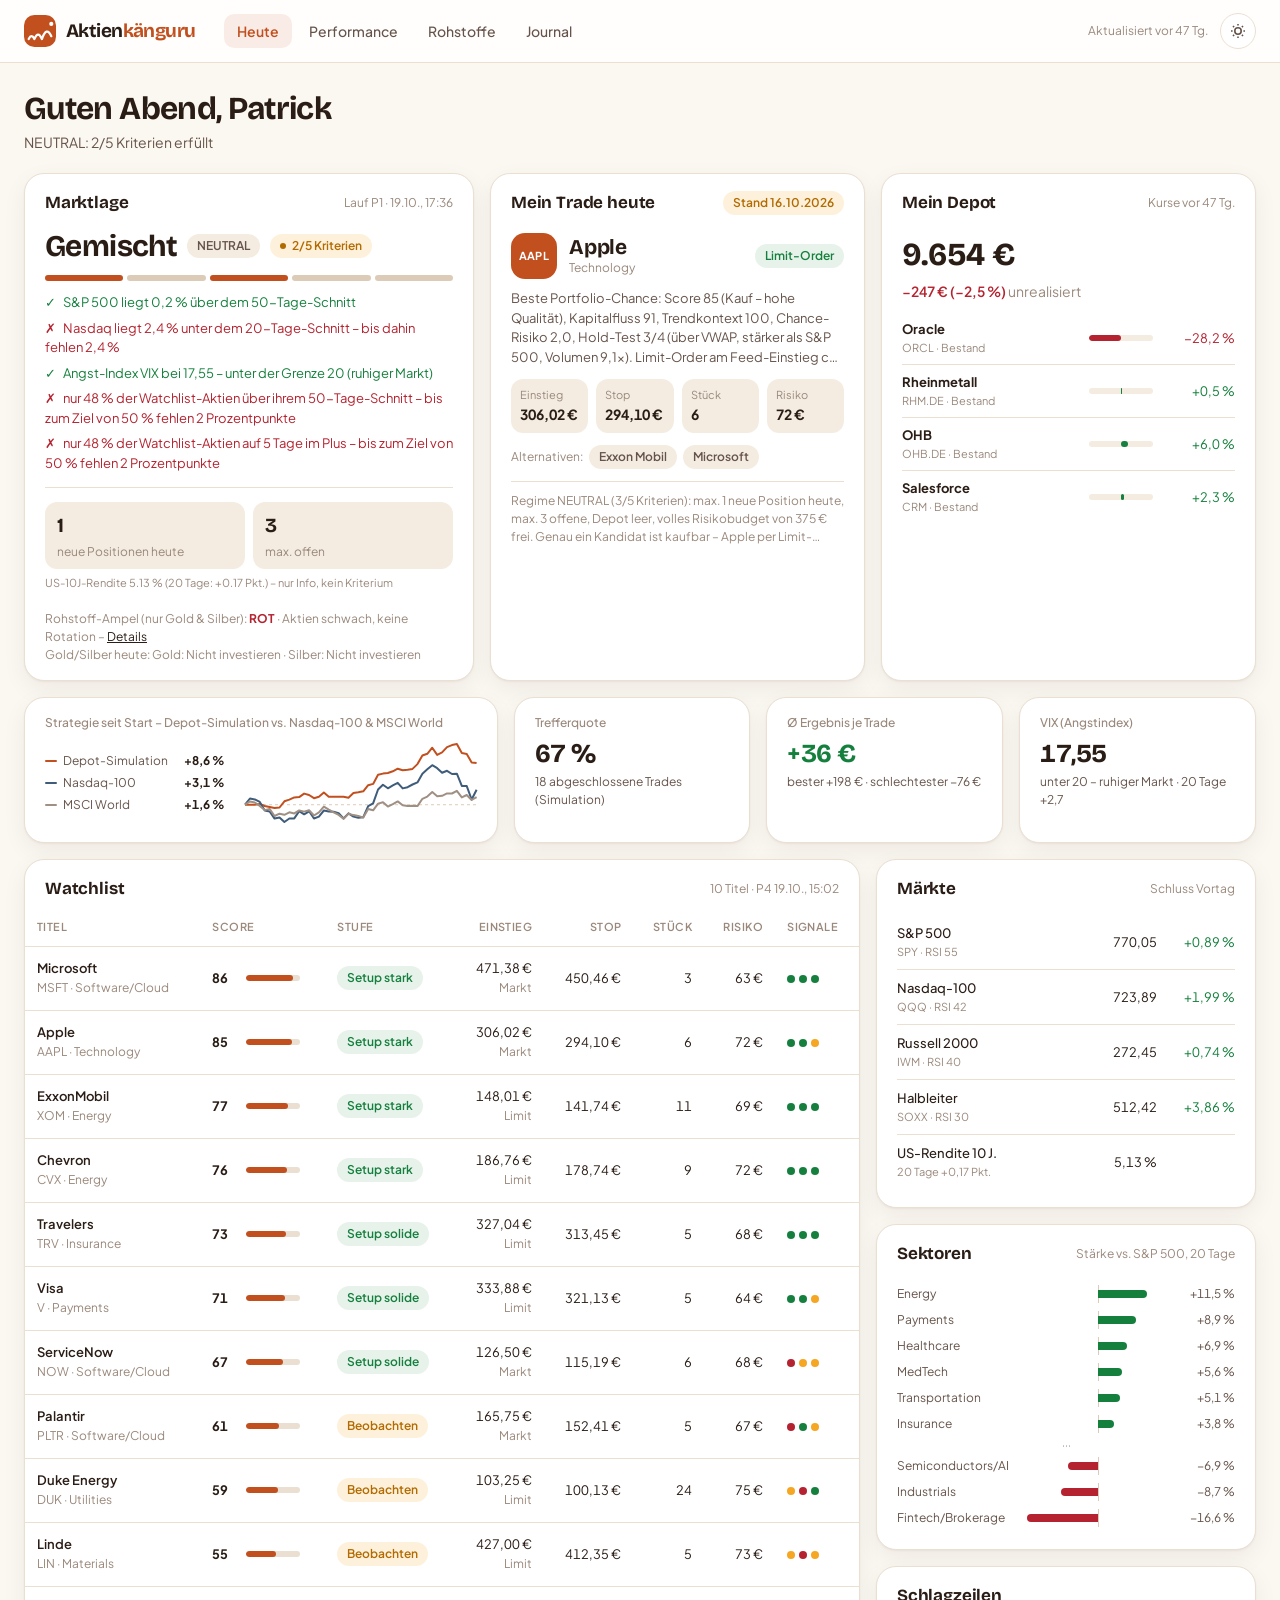
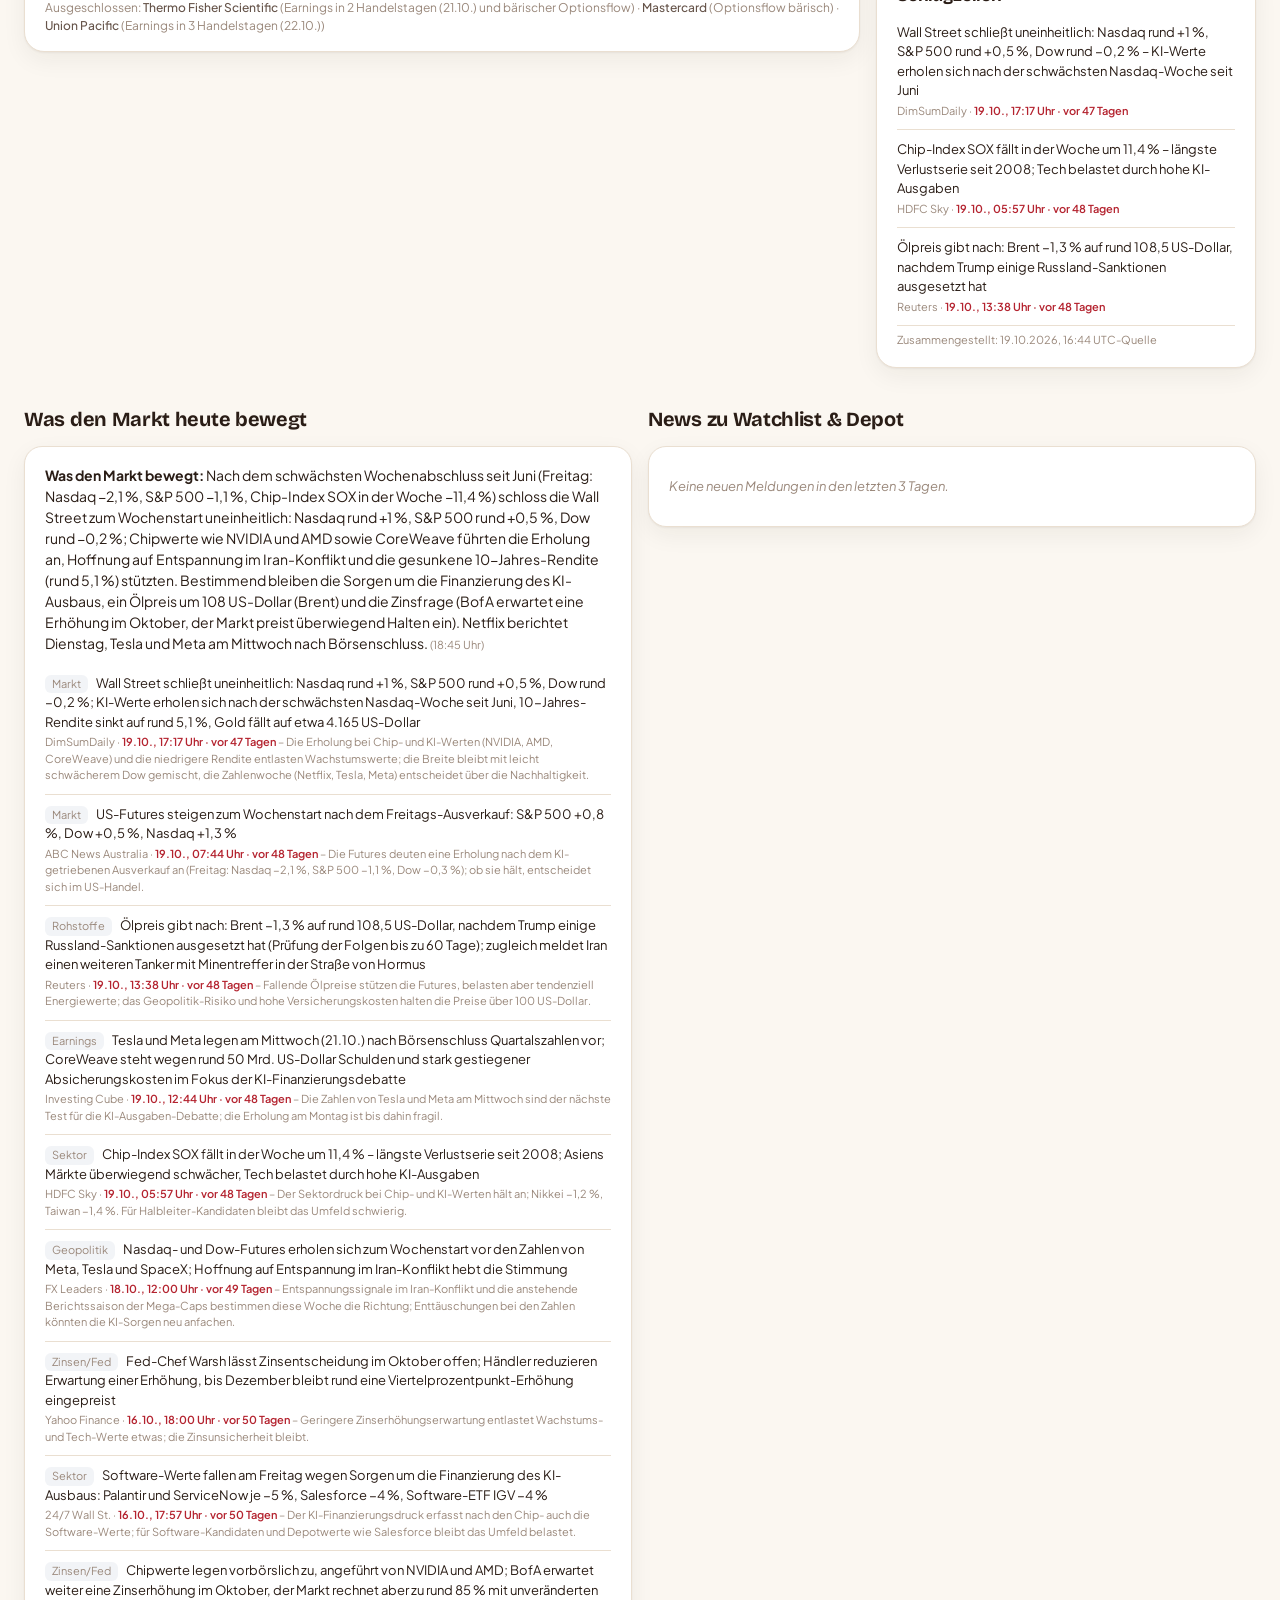
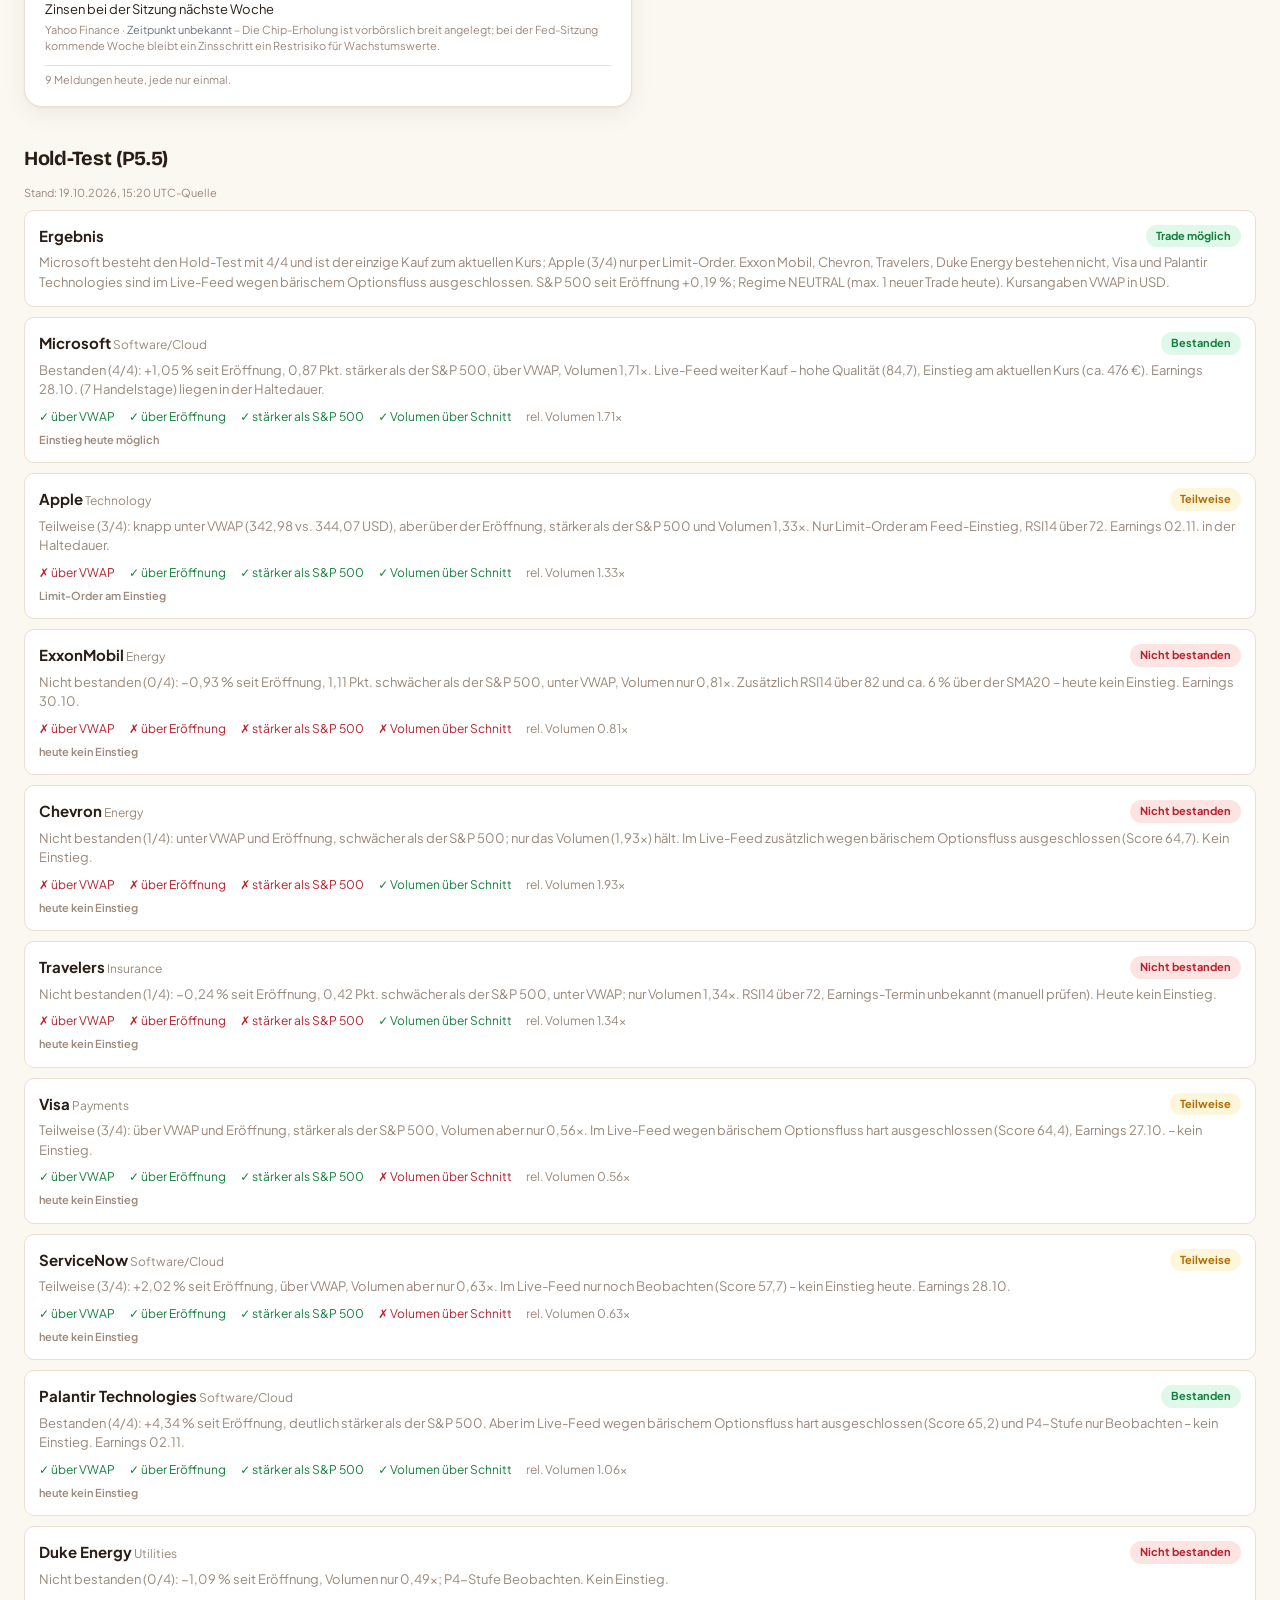
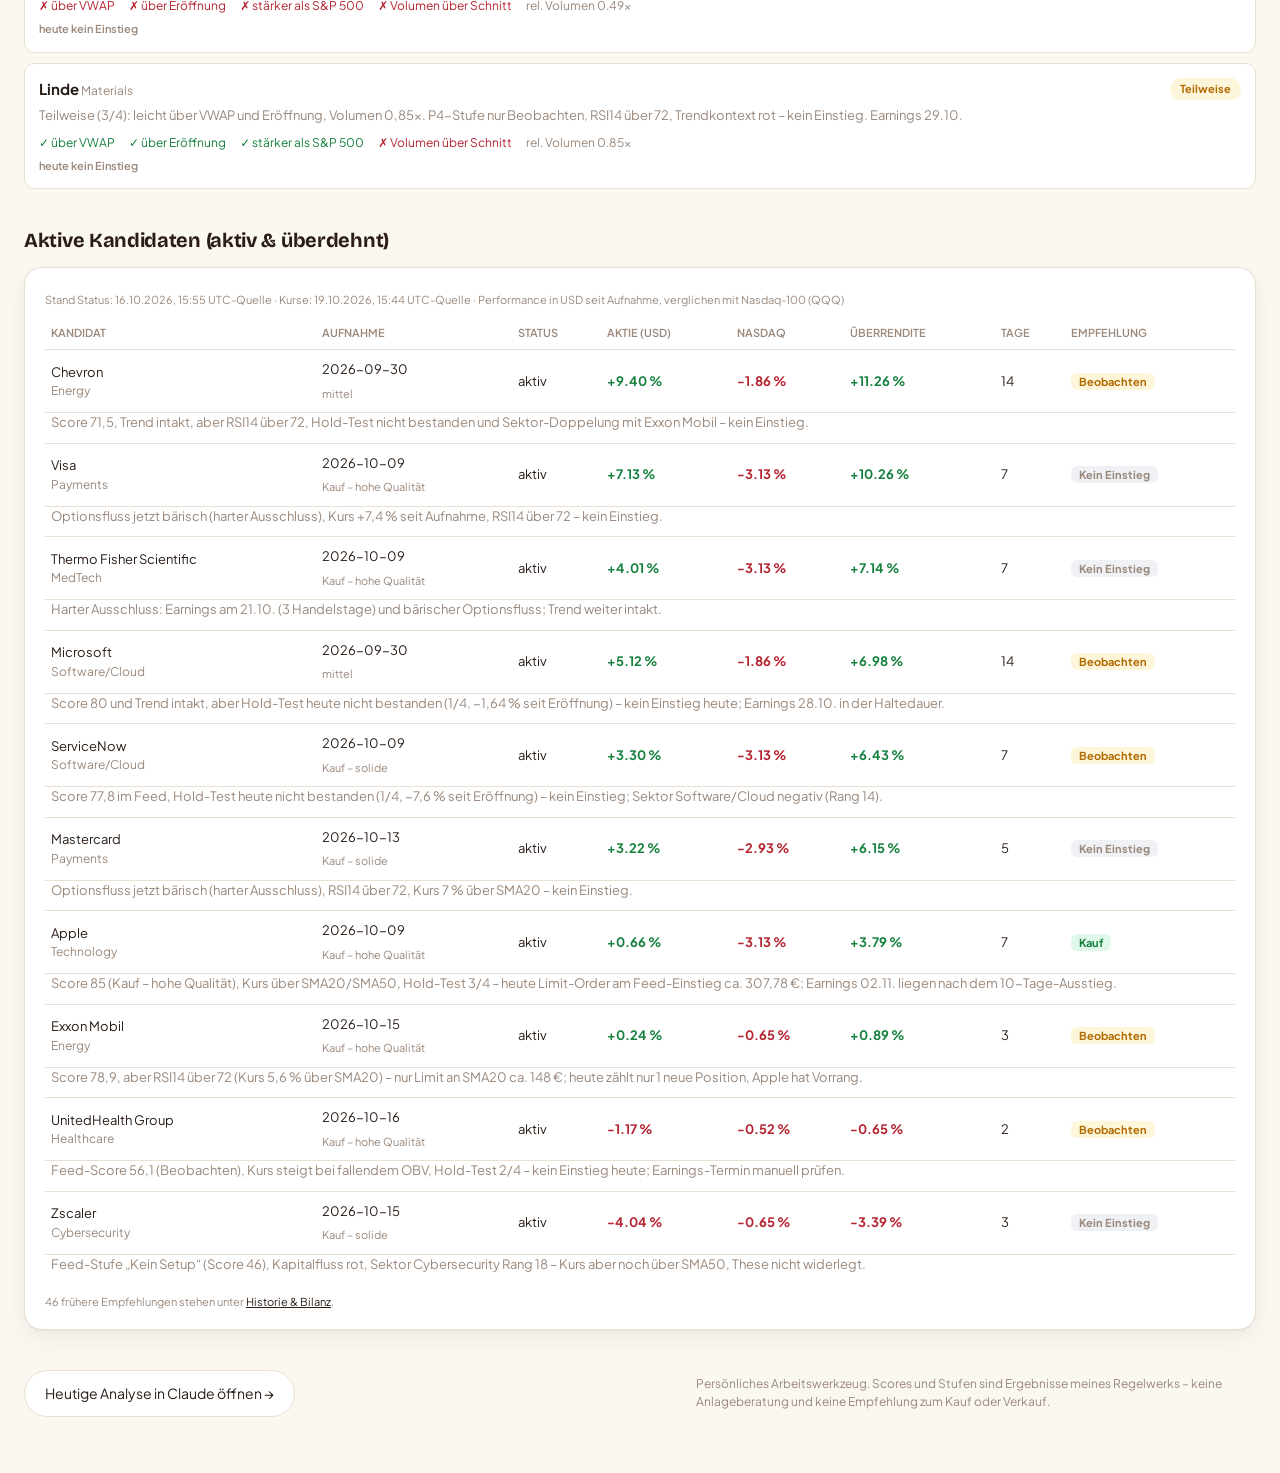
==== index.html @ cfe2eea2 "Cockpit im Aktienkänguru-Design + Vorbereitung Umzug (Domain, Login, privates Repo) - index.html: ne" ====
<!DOCTYPE html>
<html lang="de">
<head>
<meta charset="UTF-8">
<meta name="viewport" content="width=device-width, initial-scale=1.0">
<title>Aktienkänguru Cockpit</title>
<link rel="preconnect" href="https://fonts.googleapis.com">
<link href="https://fonts.googleapis.com/css2?family=Bricolage+Grotesque:opsz,wght@12..96,500;12..96,700;12..96,800&family=Plus+Jakarta+Sans:wght@400;500;600;700&display=swap" rel="stylesheet">
<style>
  /* Markenfarben Aktienkänguru – hell, dunkel (System) und dunkel (Umschalter) */
  :root {
    color-scheme: light;
    --sand: #fbf7f1; --foam: #ffffff; --shell: #f4ece1;
    --ink: #2a1d16; --ink-2: #66544a; --muted: #9a887b;
    --line: #eadfd1; --line-strong: #dccbb7;
    --brand: #c2501f; --brand-soft: rgba(194,80,31,.10);
    --good: #15803d; --good-soft: rgba(21,128,61,.10);
    --warn: #b26b00; --warn-soft: rgba(245,166,35,.16);
    --bad: #b4232f; --bad-soft: rgba(180,35,47,.09);
    --s1: #c2501f; --s2: #3f5c7a; --s3: #a08f83;
    --shadow: 0 1px 2px rgba(42,29,22,.05), 0 8px 24px rgba(42,29,22,.06);
    --head: "Bricolage Grotesque", "Plus Jakarta Sans", system-ui, sans-serif;
    --body: "Plus Jakarta Sans", system-ui, -apple-system, "Segoe UI", sans-serif;
    /* Namen der bisherigen Cockpit-Styles, auf die Marke abgebildet */
    --bg: var(--sand); --card: var(--foam); --border: var(--line); --text: var(--ink);
    --green: var(--good); --yellow: var(--warn); --red: var(--bad);
  }
  @media (prefers-color-scheme: dark) {
    :root:not([data-theme="light"]) {
      color-scheme: dark;
      --sand: #15100d; --foam: #1e1713; --shell: #271e19;
      --ink: #f6ece2; --ink-2: #cdb9a8; --muted: #8e7a6c;
      --line: #33271f; --line-strong: #44352b;
      --brand: #f08a4b; --brand-soft: rgba(240,138,75,.14);
      --good: #3ccf73; --good-soft: rgba(60,207,115,.14);
      --warn: #f5b13d; --warn-soft: rgba(245,177,61,.14);
      --bad: #ff6b6b; --bad-soft: rgba(255,107,107,.14);
      --s1: #f08a4b; --s2: #7f9cbd; --s3: #8e7a6c;
      --shadow: none;
    }
  }
  :root[data-theme="dark"] {
    color-scheme: dark;
    --sand: #15100d; --foam: #1e1713; --shell: #271e19;
    --ink: #f6ece2; --ink-2: #cdb9a8; --muted: #8e7a6c;
    --line: #33271f; --line-strong: #44352b;
    --brand: #f08a4b; --brand-soft: rgba(240,138,75,.14);
    --good: #3ccf73; --good-soft: rgba(60,207,115,.14);
    --warn: #f5b13d; --warn-soft: rgba(245,177,61,.14);
    --bad: #ff6b6b; --bad-soft: rgba(255,107,107,.14);
    --s1: #f08a4b; --s2: #7f9cbd; --s3: #8e7a6c;
    --shadow: none;
  }
  * { box-sizing: border-box; }
  body { margin: 0; background: var(--sand); color: var(--ink); font: 14px/1.5 var(--body); -webkit-font-smoothing: antialiased; }
  .num { font-variant-numeric: tabular-nums; }
  .wrap { max-width: 1320px; margin: 0 auto; padding: 28px 24px 56px; }
  h2 { font-family: var(--head); font-size: 20px; font-weight: 700; letter-spacing: -.015em; color: var(--ink); margin: 36px 0 12px 0; }
  .card { background: var(--card); border: 1px solid var(--border); border-radius: 18px; padding: 18px 20px; box-shadow: var(--shadow); }
  .ampel-box { display: flex; align-items: center; gap: 16px; padding: 20px; border-radius: 12px; border: 1px solid var(--border); }
  .dot { width: 22px; height: 22px; border-radius: 50%; flex-shrink: 0; }
  .dot.green { background: var(--green); box-shadow: 0 0 16px var(--green); }
  .dot.yellow { background: var(--yellow); box-shadow: 0 0 16px var(--yellow); }
  .dot.red { background: var(--red); box-shadow: 0 0 16px var(--red); }
  .ampel-status { font-size: 19px; font-weight: 700; }
  .ampel-reason { color: var(--muted); font-size: 13px; margin-top: 4px; }
  .grid { display: grid; grid-template-columns: repeat(auto-fill, minmax(150px, 1fr)); gap: 12px; }
  .idx-card { background: var(--card); border: 1px solid var(--border); border-radius: 10px; padding: 12px; }
  .idx-name { font-size: 12px; color: var(--muted); }
  .idx-price { font-size: 18px; font-weight: 700; margin: 4px 0; }
  .idx-rsi { font-size: 12px; }
  .sector-row { display: flex; align-items: center; gap: 10px; padding: 8px 0; border-bottom: 1px solid var(--border); font-size: 13px; }
  .sector-row:last-child { border-bottom: none; }
  .sector-name { flex: 1; }
  .trend-badge { padding: 2px 8px; border-radius: 6px; font-size: 11px; font-weight: 700; }
  .trend-positiv { background: rgba(46,204,113,.15); color: var(--green); }
  .trend-neutral { background: rgba(241,196,15,.15); color: var(--yellow); }
  .trend-negativ { background: rgba(231,76,60,.15); color: var(--red); }
  .sector-table { width: 100%; border-collapse: collapse; }
  .sector-table th { text-align: left; color: var(--muted); font-size: 11px; text-transform: uppercase; letter-spacing: .05em; padding: 6px 8px; border-bottom: 1px solid var(--border); }
  .sector-table td { padding: 10px 8px; border-bottom: 1px solid var(--border); vertical-align: top; font-size: 13px; }
  .sector-table tr:last-child td { border-bottom: none; }
  .kandidat-item { display: inline-flex; align-items: center; gap: 6px; margin: 2px 10px 2px 0; }
  .emp-badge { padding: 2px 8px; border-radius: 6px; font-size: 11px; font-weight: 700; }
  .emp-kauf { background: rgba(46,204,113,.15); color: var(--green); }
  .emp-halten { background: rgba(241,196,15,.15); color: var(--yellow); }
  .emp-verkauf { background: rgba(231,76,60,.15); color: var(--red); }
  .cand-card { background: var(--card); border: 1px solid var(--border); border-radius: 10px; padding: 14px; margin-bottom: 10px; }
  .cand-top { display: flex; justify-content: space-between; align-items: center; }
  .cand-ticker { font-weight: 700; font-size: 15px; }
  .cand-sector { color: var(--muted); font-size: 12px; }
  .score-badge { padding: 3px 10px; border-radius: 20px; font-size: 11px; font-weight: 700; }
  .score-hoch { background: rgba(46,204,113,.15); color: var(--green); }
  .score-mittel { background: rgba(241,196,15,.15); color: var(--yellow); }
  .score-niedrig { background: rgba(231,76,60,.15); color: var(--red); }
  .score-neutral { background: rgba(148,163,184,.15); color: var(--muted); }
  .cand-begr { color: var(--muted); font-size: 13px; margin-top: 6px; }
  .mini-ampel { display: flex; flex-wrap: wrap; gap: 12px; margin-top: 10px; padding-top: 8px; border-top: 1px solid var(--border); }
  .mini-ampel-item { display: flex; align-items: center; gap: 5px; font-size: 11px; color: var(--muted); }
  .mini-dot { width: 9px; height: 9px; border-radius: 50%; flex-shrink: 0; }
  .mini-dot.gruen { background: var(--green); }
  .mini-dot.gelb { background: var(--yellow); }
  .mini-dot.rot { background: var(--red); }
  .mini-dot.unbekannt { background: #4b5160; }
  .top3-box { background: linear-gradient(135deg, rgba(46,204,113,.08), rgba(23,26,33,0)); border: 1px solid var(--border); border-radius: 12px; padding: 18px; }
  .top3-item { display: flex; gap: 10px; margin-bottom: 8px; align-items: baseline; }
  .top3-rank { font-weight: 700; color: var(--muted); width: 18px; }
  .top3-ticker { font-weight: 700; }
  .top3-begr { color: var(--muted); font-size: 13px; }
  .gesamt { margin-top: 12px; padding-top: 12px; border-top: 1px solid var(--border); font-size: 13px; color: var(--text); }
  table { width: 100%; border-collapse: collapse; font-size: 13px; }
  th { text-align: left; color: var(--muted); font-weight: 600; padding: 8px 6px; border-bottom: 1px solid var(--border); font-size: 11px; text-transform: uppercase; }
  td { padding: 10px 6px; border-bottom: 1px solid var(--border); }
  tr:last-child td { border-bottom: none; }
  .headline { padding: 10px 0; border-bottom: 1px solid var(--border); font-size: 13px; }
  .headline:last-child { border-bottom: none; }
  .headline a { color: var(--text); text-decoration: none; }
  .headline a:hover { text-decoration: underline; }
  .headline .src { color: var(--muted); font-size: 11px; margin-top: 2px; }
  .pub { font-weight: 600; }
  .pub-frisch { color: var(--green); } .pub-mittel { color: var(--yellow); } .pub-alt { color: var(--red); } .pub-na { color: #6b7280; font-weight: 400; }
  .placeholder { color: var(--muted); font-size: 13px; font-style: italic; padding: 12px 0; }
  .footer-link { display: inline-block; margin-top: 32px; padding: 12px 20px; background: var(--card); border: 1px solid var(--border); border-radius: 8px; color: var(--text); text-decoration: none; font-size: 14px; }
  .footer-link:hover { border-color: var(--green); }
  .timestamp { color: var(--muted); font-size: 11px; margin-top: 6px; }

  .emp-neutral { background: rgba(148,163,184,.15); color: var(--muted); }
  .krit { display: flex; flex-wrap: wrap; gap: 6px 14px; margin-top: 8px; font-size: 12px; color: var(--muted); }
  .krit .ok { color: var(--green); } .krit .no { color: var(--red); } .krit .na { color: #6b7280; }
  .levels { display: flex; flex-wrap: wrap; gap: 4px 14px; margin-top: 8px; font-size: 12px; }
  .levels span b { color: var(--text); font-weight: 600; }
  .levels span { color: var(--muted); }
  .flag { display: inline-block; margin: 6px 6px 0 0; padding: 1px 7px; border-radius: 6px; font-size: 11px; background: rgba(241,196,15,.12); color: var(--yellow); }
  .bilanz-grid { display: grid; grid-template-columns: repeat(auto-fill, minmax(180px, 1fr)); gap: 10px; }
  .bilanz-card { background: var(--bg); border: 1px solid var(--border); border-radius: 8px; padding: 10px; font-size: 12px; color: var(--muted); }
  .bilanz-card .big { font-size: 18px; font-weight: 700; color: var(--text); margin: 4px 0; }
  details summary { cursor: pointer; color: var(--muted); font-size: 13px; margin-top: 12px; }
  .tabs { display: flex; gap: 6px; border-bottom: 1px solid var(--border); margin-bottom: 8px; }
  .tabs { overflow-x: auto; }
  .tab { white-space: nowrap; background: none; border: none; border-bottom: 2px solid transparent; color: var(--muted); font-size: 14px; font-weight: 600; padding: 10px 14px; cursor: pointer; font-family: inherit; }
  .tab:hover { color: var(--text); }
  .tab.active { color: var(--text); border-bottom-color: var(--green); }
  .tab-panel[hidden] { display: none; }
  .hist-intro { color: var(--muted); font-size: 13px; margin: 16px 0 0 0; }
  .hist-controls { display: flex; flex-wrap: wrap; gap: 8px 16px; align-items: center; margin-bottom: 12px; font-size: 13px; color: var(--muted); }
  .seg { display: inline-flex; border: 1px solid var(--border); border-radius: 8px; overflow: hidden; }
  .seg button { background: none; border: none; color: var(--muted); font: inherit; font-size: 12px; font-weight: 600; padding: 6px 12px; cursor: pointer; }
  .seg button + button { border-left: 1px solid var(--border); }
  .seg button.on { background: rgba(46,204,113,.15); color: var(--text); }
  .hist-sub { font-size: 13px; font-weight: 700; margin: 14px 0 6px 0; }
  .hist-sub.top { color: var(--green); } .hist-sub.flop { color: var(--red); }
  .perf-tiles { display: grid; grid-template-columns: repeat(auto-fill, minmax(170px, 1fr)); gap: 10px; margin-bottom: 14px; }
  .perf-tile { background: var(--bg); border: 1px solid var(--border); border-radius: 8px; padding: 10px; font-size: 12px; color: var(--muted); }
  .perf-tile .big { font-size: 20px; font-weight: 700; margin: 4px 0 2px 0; }
  .perf-tile .sw { display: inline-block; width: 10px; height: 3px; border-radius: 2px; margin-right: 6px; vertical-align: middle; }
  .perf-chart { position: relative; }
  .perf-chart svg { width: 100%; height: auto; display: block; }
  .perf-tip { position: absolute; pointer-events: none; background: var(--card); border: 1px solid var(--border); border-radius: 6px; padding: 6px 8px; font-size: 11px; color: var(--text); white-space: nowrap; display: none; }

  .news-badge { display: inline-block; margin: 6px 6px 0 0; padding: 1px 7px; border-radius: 6px; font-size: 11px; cursor: help; }
  .news-pos { background: rgba(46,204,113,.12); color: var(--green); } .news-neg { background: rgba(231,76,60,.12); color: var(--red); } .news-neu { background: rgba(148,163,184,.12); color: var(--muted); }
  .jform { display: grid; grid-template-columns: repeat(auto-fill, minmax(170px, 1fr)); gap: 12px; }
  .jform label { display: flex; flex-direction: column; gap: 4px; font-size: 12px; color: var(--muted); }
  .jform input, .jform select, .jform textarea { background: var(--bg); border: 1px solid var(--border); border-radius: 6px; color: var(--text); font: inherit; font-size: 14px; padding: 8px; }
  .jform .full { grid-column: 1 / -1; }
  .jform .chk { flex-direction: row; align-items: center; gap: 8px; }
  .btn { background: rgba(46,204,113,.15); border: 1px solid var(--green); color: var(--text); border-radius: 8px; padding: 10px 18px; font: inherit; font-size: 14px; font-weight: 600; cursor: pointer; }
  .btn:hover { background: rgba(46,204,113,.25); }
  .btn-sm { background: none; border: 1px solid var(--border); color: var(--muted); border-radius: 6px; padding: 3px 8px; font: inherit; font-size: 11px; cursor: pointer; }
  .btn-sm:hover { color: var(--text); border-color: var(--red); }
  .jhint { color: var(--muted); font-size: 12px; margin-top: 10px; line-height: 1.5; }
  .jmsg { margin-top: 10px; font-size: 13px; }
  .suche { position: relative; }
  .vorschlaege { position: absolute; left: 0; right: 0; top: 100%; z-index: 20; margin: 4px 0 0 0; padding: 4px 0; list-style: none; background: var(--card); border: 1px solid var(--border); border-radius: 8px; max-height: 280px; overflow-y: auto; box-shadow: 0 8px 24px rgba(0,0,0,.45); }
  .vorschlaege[hidden] { display: none; }
  .vorschlaege li { padding: 8px 10px; cursor: pointer; display: flex; justify-content: space-between; gap: 10px; font-size: 13px; color: var(--text); }
  .vorschlaege li .tk { color: var(--muted); font-size: 12px; flex-shrink: 0; }
  .vorschlaege li.aktiv, .vorschlaege li:hover { background: rgba(46,204,113,.15); }
  .vorschlaege li.hinweis { color: var(--muted); cursor: default; font-style: italic; }
  .r-grid { grid-template-columns: repeat(auto-fill, minmax(175px, 1fr)); }
  .r-card .zeile { display: flex; justify-content: space-between; gap: 8px; font-size: 12px; color: var(--muted); margin-top: 3px; }
  .r-card .zeile b { color: var(--text); font-weight: 600; }
  .dot.grau { background: #6b7280; }
  .kliste { display: grid; gap: 5px; margin-top: 10px; font-size: 13px; }
  .kliste .ok { color: var(--green); } .kliste .no { color: var(--red); } .kliste .na { color: #6b7280; }
  .kliste .sym { display: inline-block; width: 18px; font-weight: 700; }
  .empf-grid { display: grid; grid-template-columns: repeat(auto-fill, minmax(260px, 1fr)); gap: 10px; margin-top: 10px; }
  .empf { background: var(--bg); border: 1px solid var(--border); border-radius: 8px; padding: 12px; font-size: 13px; color: var(--muted); }
  .empf .titel { display: flex; justify-content: space-between; align-items: center; gap: 8px; color: var(--text); font-weight: 700; font-size: 15px; }
  .empf .prod { margin-top: 8px; color: var(--text); }
  .wechsel { padding: 8px 12px; border-radius: 8px; font-weight: 700; font-size: 14px; }
  .storniert td { text-decoration: line-through; color: #6b7280; }
  /* Mobile: die datenreiche Tabelle (Kandidaten-Tracking) wird unter 640px
     zu Karten mit Label:Wert-Paaren statt einer gequetschten Tabelle -
     besser lesbar auf dem Handy. */
  @media (max-width: 640px) {
    body { padding: 14px; }
    h1 { font-size: 19px; }
    .grid { grid-template-columns: repeat(auto-fill, minmax(115px, 1fr)); gap: 8px; }
    .perf-tiles { grid-template-columns: 1fr 1fr; }
    .r-grid { grid-template-columns: 1fr 1fr; }
    .tabs { gap: 0; }
    .tab { padding: 10px 8px; font-size: 13px; }
    .perf-tile .big { font-size: 17px; }
    table.responsive-mobile thead { display: none; }
    table.responsive-mobile, table.responsive-mobile tbody, table.responsive-mobile tr { display: block; width: 100%; }
    table.responsive-mobile tr { margin-bottom: 12px; border: 1px solid var(--border); border-radius: 10px; padding: 4px 12px; }
    table.responsive-mobile td { display: flex; justify-content: space-between; align-items: flex-start; gap: 12px; padding: 8px 0; border-bottom: 1px solid var(--border); text-align: right; }
    table.responsive-mobile td:last-child { border-bottom: none; }
    table.responsive-mobile td::before { content: attr(data-label); color: var(--muted); font-weight: 600; font-size: 11px; text-transform: uppercase; letter-spacing: .03em; text-align: left; flex-shrink: 0; }
    table.responsive-mobile td.mobile-full { display: block; text-align: left; }
    table.responsive-mobile td.mobile-full::before { content: none; }
  }

  /* ---- Aktienkänguru: Kopfzeile ---- */
  .topbar { position: sticky; top: 0; z-index: 30; background: color-mix(in srgb, var(--foam) 86%, transparent); backdrop-filter: saturate(1.4) blur(12px); -webkit-backdrop-filter: saturate(1.4) blur(12px); border-bottom: 1px solid var(--line); }
  .topbar-in { max-width: 1320px; margin: 0 auto; padding: 0 24px; height: 62px; display: flex; align-items: center; gap: 28px; }
  .mark { display: inline-flex; align-items: center; gap: 10px; text-decoration: none; color: var(--ink); flex-shrink: 0; }
  .mark svg { width: 32px; height: 32px; }
  .mark b { font-family: var(--head); font-size: 19px; font-weight: 700; letter-spacing: -.03em; }
  .mark b span { color: var(--brand); }
  .tabs { display: flex; gap: 4px; border: 0; margin: 0; overflow-x: auto; min-width: 0; scrollbar-width: none; }
  .tab { white-space: nowrap; background: none; border: 0; border-radius: 10px; color: var(--ink-2); font: 500 14px var(--body); padding: 8px 13px; cursor: pointer; }
  .tab:hover { background: var(--shell); color: var(--ink); }
  .tab.active { background: var(--brand-soft); color: var(--brand); font-weight: 600; border: 0; }
  .top-right { margin-left: auto; display: flex; align-items: center; gap: 12px; flex-shrink: 0; }
  .stamp { color: var(--muted); font-size: 12px; white-space: nowrap; }
  .icon-btn { width: 36px; height: 36px; border-radius: 999px; border: 1px solid var(--line); background: var(--foam); color: var(--ink-2); display: grid; place-items: center; cursor: pointer; }
  .hist-intro { color: var(--ink-2); font-size: 14px; max-width: 860px; }

  /* Buttons und Formulare in Markenfarbe */
  .btn { background: var(--brand); border: 1px solid var(--brand); color: #fff; border-radius: 999px; padding: 10px 20px; }
  .btn:hover { background: var(--brand); filter: brightness(1.06); }
  .jform input, .jform select, .jform textarea { border-radius: 10px; }
  .seg button.on { background: var(--brand-soft); color: var(--brand); }
  .vorschlaege li.aktiv, .vorschlaege li:hover { background: var(--brand-soft); }
  .footer-link { border-radius: 999px; }
  .footer-link:hover { border-color: var(--brand); }
  .dfoot { margin-top: 40px; display: flex; flex-wrap: wrap; align-items: center; justify-content: space-between; gap: 16px; }
  .dfoot .footer-link { margin-top: 0; }
  .dfoot p { margin: 0; color: var(--muted); font-size: 12px; max-width: 560px; }

  /* ---- Registerkarte "Heute" ---- */
  .dgreet { display: flex; align-items: flex-end; justify-content: space-between; gap: 20px; margin-bottom: 20px; flex-wrap: wrap; }
  .dgreet h1 { font-family: var(--head); font-size: 32px; letter-spacing: -.02em; margin: 0; line-height: 1.15; }
  .dgreet p { margin: 4px 0 0; color: var(--ink-2); max-width: 720px; }
  .dnote { background: var(--foam); border: 1px solid var(--line); border-left: 4px solid var(--brand); border-radius: 14px; padding: 12px 16px; max-width: 520px; }
  .dnote .l { font-size: 11px; font-weight: 700; color: var(--brand); text-transform: uppercase; letter-spacing: .08em; }
  .dnote p { margin: 4px 0 2px; font-size: 14px; color: var(--ink); }
  .dnote .s { font-size: 12px; color: var(--muted); }

  .dcard { background: var(--foam); border: 1px solid var(--line); border-radius: 20px; box-shadow: var(--shadow); min-width: 0; }
  .dcard-h { display: flex; align-items: center; justify-content: space-between; gap: 12px; padding: 16px 20px 0; }
  .dcard-h h3 { margin: 0; font-family: var(--head); font-size: 17px; font-weight: 700; letter-spacing: -.01em; }
  .dcard-h .meta { color: var(--muted); font-size: 12px; text-align: right; }
  .dcard-b { padding: 14px 20px 18px; }
  .pill { display: inline-flex; align-items: center; gap: 6px; padding: 3px 10px; border-radius: 999px; font-size: 12px; font-weight: 600; white-space: nowrap; }
  .pill.good { background: var(--good-soft); color: var(--good); }
  .pill.warn { background: var(--warn-soft); color: var(--warn); }
  .pill.bad { background: var(--bad-soft); color: var(--bad); }
  .pill.brand { background: var(--brand-soft); color: var(--brand); }
  .pill.neutral { background: var(--shell); color: var(--ink-2); }
  .pill .d { width: 6px; height: 6px; border-radius: 50%; background: currentColor; }
  .up { color: var(--good); } .down { color: var(--bad); }

  .dhero { display: grid; grid-template-columns: 1.2fr 1fr 1fr; gap: 16px; margin-bottom: 16px; }
  .dstatus { display: flex; align-items: center; gap: 10px; flex-wrap: wrap; margin: 2px 0 14px; }
  .dstatus b { font-family: var(--head); font-size: 30px; letter-spacing: -.02em; line-height: 1; }
  .dmeter { display: grid; grid-template-columns: repeat(5, 1fr); gap: 4px; margin-bottom: 12px; }
  .dmeter i { height: 6px; border-radius: 3px; background: var(--line-strong); }
  .dmeter i.on { background: var(--brand); }
  .dhero .kliste { font-size: 13px; color: var(--ink-2); gap: 6px; }
  .dlimits { display: flex; gap: 8px; margin-top: 14px; padding-top: 14px; border-top: 1px solid var(--line); }
  .dlimit { flex: 1; background: var(--shell); border-radius: 12px; padding: 8px 12px; }
  .dlimit b { display: block; font-family: var(--head); font-size: 20px; }
  .dlimit span { font-size: 12px; color: var(--muted); }
  .dmini { padding: 0 20px 16px; font-size: 12px; color: var(--muted); }
  .dmini:empty { display: none; }

  .dpick { display: flex; align-items: center; gap: 12px; margin: 4px 0 10px; }
  .dtick { width: 46px; height: 46px; border-radius: 14px; background: var(--brand); color: #fff; display: grid; place-items: center; font-weight: 700; font-size: 11px; letter-spacing: .02em; flex-shrink: 0; }
  .dpick-name { font-family: var(--head); font-size: 21px; font-weight: 700; letter-spacing: -.01em; line-height: 1.1; }
  .dpick-sub { color: var(--muted); font-size: 12px; }
  .dpick-text { color: var(--ink-2); font-size: 13px; margin: 0 0 12px; display: -webkit-box; -webkit-line-clamp: 4; -webkit-box-orient: vertical; overflow: hidden; }
  .dkv { display: grid; grid-template-columns: repeat(4, minmax(0, 1fr)); gap: 8px; }
  .dkv div { background: var(--shell); border-radius: 12px; padding: 8px 9px; min-width: 0; }
  .dkv span { display: block; font-size: 11px; color: var(--muted); }
  .dkv b { font-size: 14px; white-space: nowrap; }
  .dgesamt { margin-top: 12px; padding-top: 10px; border-top: 1px solid var(--line); font-size: 12px; color: var(--muted); display: -webkit-box; -webkit-line-clamp: 3; -webkit-box-orient: vertical; overflow: hidden; }
  .dalts { margin-top: 12px; display: flex; gap: 6px; flex-wrap: wrap; font-size: 12px; color: var(--muted); align-items: center; }

  .dbig { font-family: var(--head); font-size: 32px; font-weight: 700; letter-spacing: -.02em; margin: 2px 0; }
  .dpos { display: grid; grid-template-columns: minmax(0, 1fr) 64px 70px; gap: 12px; align-items: center; padding: 8px 0; border-top: 1px solid var(--line); font-size: 13px; }
  .dpos:first-child { border-top: 0; }
  .dpos small { color: var(--muted); display: block; font-size: 11px; }
  .dbar { height: 6px; border-radius: 3px; background: var(--shell); position: relative; overflow: hidden; }
  .dbar i { position: absolute; top: 0; bottom: 0; border-radius: 3px; }

  .dkpis { display: grid; grid-template-columns: 2fr 1fr 1fr 1fr; gap: 16px; margin-bottom: 16px; }
  .dkpi { padding: 16px 20px; }
  .dkpi .lbl { color: var(--muted); font-size: 12px; font-weight: 500; }
  .dkpi .val { font-family: var(--head); font-size: 26px; font-weight: 700; letter-spacing: -.02em; margin-top: 2px; }
  .dkpi .sub { font-size: 12px; color: var(--ink-2); }
  .dperf { display: grid; grid-template-columns: auto minmax(0, 1fr); gap: 20px; align-items: center; margin-top: 8px; }
  .dlegend { display: grid; gap: 4px; font-size: 12px; color: var(--ink-2); }
  .dlegend span { display: flex; align-items: center; gap: 6px; white-space: nowrap; }
  .dlegend i { width: 12px; height: 2px; border-radius: 1px; display: inline-block; }
  .dlegend b { margin-left: auto; padding-left: 10px; color: var(--ink); }
  .dspark { position: relative; }
  .dspark svg { display: block; width: 100%; height: 86px; overflow: visible; }
  .dtip { position: absolute; pointer-events: none; background: var(--ink); color: var(--foam); font-size: 11px; padding: 6px 8px; border-radius: 8px; white-space: nowrap; transform: translate(-50%, -110%); opacity: 0; transition: opacity .1s; }

  .dmain { display: grid; grid-template-columns: minmax(0, 1fr) 380px; gap: 16px; align-items: start; }
  .dside { display: grid; gap: 16px; min-width: 0; }
  .wl-wrap { overflow-x: auto; margin-top: 8px; }
  table.wl th { padding: 10px 12px; font-size: 11px; letter-spacing: .04em; color: var(--muted); }
  table.wl td { padding: 12px; vertical-align: middle; }
  table.wl th.r, table.wl td.r { text-align: right; }
  table.wl tr.row { cursor: pointer; }
  table.wl tr.row:hover td { background: var(--shell); }
  table.wl tr.det td { background: var(--shell); color: var(--ink-2); padding: 4px 12px 16px; }
  table.wl tr.det[hidden] { display: none; }
  .wl-name b { display: block; font-weight: 600; }
  .wl-name small, .wl small { color: var(--muted); font-size: 12px; }
  .wl-score { display: flex; align-items: center; gap: 8px; }
  .wl-score b { min-width: 26px; }
  .wl-score .t { width: 54px; height: 6px; border-radius: 3px; background: var(--line); overflow: hidden; }
  .wl-score .t i { display: block; height: 100%; border-radius: 3px; background: var(--brand); }
  .wl-dots { display: inline-flex; gap: 4px; }
  .wl-dots i { width: 8px; height: 8px; border-radius: 50%; background: var(--line-strong); }
  .wl-dots i.gruen { background: var(--good); } .wl-dots i.gelb { background: #f5a623; } .wl-dots i.rot { background: var(--bad); }
  .held { margin-left: 6px; font-size: 10px; padding: 1px 7px; vertical-align: 1px; }
  .dexcl { padding: 12px 20px 16px; font-size: 12px; color: var(--muted); }
  .dexcl b { color: var(--ink-2); font-weight: 500; }

  .didx { display: grid; grid-template-columns: minmax(0, 1fr) auto 66px; gap: 12px; align-items: center; padding: 9px 0; border-top: 1px solid var(--line); font-size: 13px; }
  .didx:first-child { border-top: 0; }
  .didx small { color: var(--muted); font-size: 11px; display: block; }
  .didx .r { text-align: right; }
  .dsec { display: grid; grid-template-columns: 120px minmax(0, 1fr) 56px; gap: 10px; align-items: center; font-size: 12px; padding: 4px 0; }
  .dsec .nm { color: var(--ink-2); white-space: nowrap; overflow: hidden; text-overflow: ellipsis; }
  .dsec .ax { position: relative; height: 14px; }
  .dsec .ax::before { content: ""; position: absolute; left: 50%; top: -2px; bottom: -2px; width: 1px; background: var(--line-strong); }
  .dsec .ax i { position: absolute; top: 3px; height: 8px; }
  .dsec .ax i.p { left: 50%; background: var(--good); border-radius: 0 4px 4px 0; }
  .dsec .ax i.n { right: 50%; background: var(--bad); border-radius: 4px 0 0 4px; }
  .dsec .v { text-align: right; color: var(--ink-2); }
  .dsec-gap { text-align: center; color: var(--muted); font-size: 11px; }
  .dside .headline:first-child { padding-top: 0; }
  .dgrid2 { display: grid; grid-template-columns: minmax(0, 1fr) minmax(0, 1fr); gap: 16px; }

  @media (max-width: 1100px) {
    .dhero { grid-template-columns: minmax(0, 1fr) minmax(0, 1fr); }
    .dhero > :first-child { grid-column: 1 / -1; }
    .dkpis { grid-template-columns: minmax(0, 1fr) minmax(0, 1fr); }
    .dkpis > :first-child { grid-column: 1 / -1; }
    .dmain, .dgrid2 { grid-template-columns: minmax(0, 1fr); }
  }
  @media (max-width: 720px) {
    .topbar-in { padding: 0 12px; gap: 10px; }
    .stamp, .mark b, .icon-btn { display: none; }
    .tabs { gap: 0; }
    .tab { padding: 7px 8px; font-size: 13px; }
    .wrap { padding: 20px 14px 48px; }
    .dgreet h1 { font-size: 26px; }
    .dhero { grid-template-columns: minmax(0, 1fr); }
    .dkpis { gap: 10px; }
    .dperf { grid-template-columns: minmax(0, 1fr); }
    .dkv { grid-template-columns: repeat(2, minmax(0, 1fr)); }
    .hide-m { display: none; }
    table.wl td, table.wl th { padding: 10px 8px; }
  }
</style>
</head>
<body>
<header class="topbar">
  <div class="topbar-in">
    <a class="mark" href="#" data-tabjump="heute" aria-label="Aktienkänguru – Startseite des Cockpits"><svg viewBox="0 0 34 34" aria-hidden="true"><rect width="34" height="34" rx="11" fill="var(--brand)"/><path d="M5 25.5q3-6 6 0q4-9.5 8 0q5-14 10-3" fill="none" stroke="#fff" stroke-width="2.4" stroke-linecap="round" stroke-linejoin="round"/><circle cx="29" cy="9.5" r="2.2" fill="#fff"/></svg><b>Aktien<span>känguru</span></b></a>
    <nav class="tabs" role="tablist">
      <button class="tab active" role="tab" id="tab-heute" aria-controls="panel-heute" aria-selected="true" data-tab="heute">Heute</button>
      <button class="tab" role="tab" id="tab-historie" aria-controls="panel-historie" aria-selected="false" data-tab="historie">Performance</button>
      <button class="tab" role="tab" id="tab-rohstoffe" aria-controls="panel-rohstoffe" aria-selected="false" data-tab="rohstoffe">Rohstoffe</button>
      <button class="tab" role="tab" id="tab-journal" aria-controls="panel-journal" aria-selected="false" data-tab="journal">Journal</button>
    </nav>
    <div class="top-right">
      <span class="stamp" id="dStamp"></span>
      <button class="icon-btn" id="themeBtn" type="button" title="Hell/Dunkel umschalten" aria-label="Hell/Dunkel umschalten"><svg width="16" height="16" viewBox="0 0 16 16" fill="none" stroke="currentColor" stroke-width="1.6"><circle cx="8" cy="8" r="3.2"/><path d="M8 1v1.6M8 13.4V15M1 8h1.6M13.4 8H15M3 3l1.1 1.1M11.9 11.9L13 13M3 13l1.1-1.1M11.9 4.1L13 3"/></svg></button>
    </div>
  </div>
</header>

<div class="wrap">
  <div class="tab-panel" id="panel-heute" role="tabpanel" aria-labelledby="tab-heute">
  <div class="dgreet">
    <div><h1 id="dHello">Hallo</h1><p id="dKurz"></p></div>
    <div class="dnote" id="dNote" hidden></div>
  </div>

  <section class="dhero">
    <div class="dcard"><div class="dcard-h"><h3>Marktlage</h3><span class="meta" id="dRegimeMeta"></span></div><div class="dcard-b" id="dRegime"><div class="placeholder">Lade Marktlage …</div></div><div id="rMini" class="dmini"></div></div>
    <div class="dcard"><div class="dcard-h"><h3>Mein Trade heute</h3><span class="meta" id="dPickMeta"></span></div><div class="dcard-b" id="dPick"><div class="placeholder">Noch keine Daten – wird nach dem nächsten P1-Lauf befüllt.</div></div></div>
    <div class="dcard"><div class="dcard-h"><h3>Mein Depot</h3><span class="meta" id="dDepotMeta"></span></div><div class="dcard-b" id="dDepot"><div class="placeholder">Noch keine offenen Positionen.</div></div></div>
  </section>

  <section class="dkpis">
    <div class="dcard dkpi"><div class="lbl">Strategie seit Start – Depot-Simulation vs. Nasdaq-100 &amp; MSCI World</div><div class="dperf" id="dPerf"></div></div>
    <div class="dcard dkpi" id="dK1"></div>
    <div class="dcard dkpi" id="dK2"></div>
    <div class="dcard dkpi" id="dK3"></div>
  </section>

  <section class="dmain">
    <div class="dcard">
      <div class="dcard-h"><h3>Watchlist</h3><span class="meta" id="dCandMeta"></span></div>
      <div class="wl-wrap">
        <table class="wl">
          <thead><tr><th>Titel</th><th>Score</th><th class="hide-m">Stufe</th><th class="r">Einstieg</th><th class="r hide-m">Stop</th><th class="r hide-m">Stück</th><th class="r hide-m">Risiko</th><th class="hide-m">Signale</th></tr></thead>
          <tbody id="dCands"><tr><td colspan="8" class="placeholder">Noch keine Daten – wird nach dem nächsten P4-Lauf befüllt.</td></tr></tbody>
        </table>
      </div>
      <div class="dexcl" id="dExcl"></div>
    </div>
    <aside class="dside">
      <div class="dcard"><div class="dcard-h"><h3>Märkte</h3><span class="meta">Schluss Vortag</span></div><div class="dcard-b" id="dIdx"></div></div>
      <div class="dcard"><div class="dcard-h"><h3>Sektoren</h3><span class="meta">Stärke vs. S&amp;P 500, 20 Tage</span></div><div class="dcard-b" id="dSectors"></div></div>
      <div class="dcard"><div class="dcard-h"><h3>Schlagzeilen</h3></div><div class="dcard-b" id="headlines"><div class="placeholder">Noch keine Daten.</div></div></div>
    </aside>
  </section>

  <div class="dgrid2">
    <div><h2>Was den Markt heute bewegt</h2><div id="newsToday" class="card"><div class="placeholder">Noch keine Daten – wird im Laufe des Tages befüllt.</div></div></div>
    <div><h2>News zu Watchlist &amp; Depot</h2><div id="newsSignale" class="card"><div class="placeholder">Noch keine News-Signale.</div></div></div>
  </div>

  <h2>Hold-Test (P5.5)</h2>
  <div id="p55candidates"><div class="placeholder">Noch keine Daten – wird nach dem nächsten P5.5-Lauf befüllt.</div></div>

  <h2>Aktive Kandidaten (aktiv &amp; überdehnt)</h2>
  <div id="candidateTracking" class="card"><div class="placeholder">Noch keine Daten – wird nach dem nächsten P1-Lauf befüllt.</div></div>
  </div>

  <div class="tab-panel" id="panel-historie" role="tabpanel" aria-labelledby="tab-historie" hidden>
  <p class="hist-intro">Wie erfolgreich die Strategie war und alle früheren Empfehlungen, die nicht mehr aktiv sind – mit ihrer tatsächlichen Entwicklung seit Aufnahme. Die Kurse aktualisiert das Skript bei jedem P1-Lauf, auch für aussortierte Titel. Die Performance-Grafik simuliert ein 8.000-€-Depot mit deinen aktuellen Regeln (in EUR); die Tabellen darunter rechnen in USD gegen den Nasdaq-100 (QQQ).</p>

  <h2>Performance: Strategie vs. Nasdaq &amp; MSCI World</h2>
  <div id="performance" class="card"><div class="placeholder">Noch keine Daten &ndash; wird beim nächsten P1-Lauf berechnet.</div></div>

  <h2>Filter-Bilanz</h2>
  <div id="filterBilanz" class="card"><div class="placeholder">Noch keine Daten &ndash; wird beim nächsten P1-Lauf berechnet.</div></div>

  <h2>Frühere Empfehlungen</h2>
  <div id="historie" class="card"><div class="placeholder">Noch keine Daten.</div></div>
  </div>

  <div class="tab-panel" id="panel-rohstoffe" role="tabpanel" aria-labelledby="tab-rohstoffe" hidden>
  <p class="hist-intro">Gold und Silber gelten als Gegengewicht zu Aktien – vor allem, wenn die bisher starken Sektoren fallen oder Zentralbanken in großem Stil kaufen. Die <b>Rohstoff-Ampel</b> bewertet nur die Edelmetalle selbst und liefert daraus eine tägliche Empfehlung für Gold und Silber (ungehebelt, reiner Hinweis). Sie gilt nicht für Aktien – die steuert weiter die Haupt-Ampel. Ob die Regel in der Vergangenheit funktioniert hätte, zeigt die Simulation weiter unten.</p>

  <div id="rStatus" class="ampel-box card" style="margin-top:16px;"><div class="placeholder">Noch keine Daten &ndash; wird beim nächsten Feed-Lauf (P4/P5/P5.5/P1) berechnet.</div></div>

  <h2>Handlungsempfehlung Gold &amp; Silber</h2>
  <div id="rEmpf" class="card"><div class="placeholder">Erscheint nach dem nächsten Feed-Lauf.</div></div>

  <h2>Hätte die Gold/Silber-Regel funktioniert? (Simulation)</h2>
  <div id="rSim" class="card"><div class="placeholder">Noch keine Daten.</div></div>

  <h2>Rückblick: Gold &amp; Silber 10 Tage nach jedem Ampelstatus</h2>
  <div id="rBilanz" class="card"><div class="placeholder">Noch keine Daten.</div></div>

  <h2>Rohstoffe im Überblick</h2>
  <div id="rWerte" class="grid r-grid"></div>

  <h2>Gold, Silber &amp; Goldminen-Index vs. S&amp;P 500 (6 Monate)</h2>
  <div id="rChart" class="card"><div class="placeholder">Noch keine Daten.</div></div>

  <h2>Laufen sie wirklich gegen Aktien?</h2>
  <div id="rAntizyklik" class="card"><div class="placeholder">Noch keine Daten.</div></div>


  <h2>Meldungen: Rohstoffe &amp; Zentralbanken</h2>
  <div id="rNews" class="card"><div class="placeholder">Noch keine Meldungen &ndash; die Nachrichten-Aufgaben sammeln sie ab dem nächsten Lauf.</div></div>
  </div>

  <div class="tab-panel" id="panel-journal" role="tabpanel" aria-labelledby="tab-journal" hidden>
  <p class="hist-intro">Hier trägst du ausgeführte Käufe und Verkäufe ein. Daraus entstehen automatisch dein Depot (das P1 täglich bewertet) und deine echte Trade-Bilanz.</p>

  <h2>Neuer Eintrag</h2>
  <div class="card">
    <form id="jform" class="jform" autocomplete="off">
      <label>Aktion<select name="aktion"><option value="kauf">Kauf</option><option value="verkauf">Verkauf</option></select></label>
      <label data-nur="kauf">Art<select name="art"><option value="swing">Swing-Trade (System)</option><option value="bestand">Bestand (unabhängig vom System)</option></select></label>
      <label>Datum<input type="date" name="datum" required></label>
      <label class="suche">Aktie (Name oder Ticker)<input name="ticker" placeholder="Name tippen, z. B. Rhein…" autocomplete="off" required><ul class="vorschlaege" id="jvorschlaege" hidden></ul></label>
      <label>Stück<input name="stueck" inputmode="decimal" placeholder="z. B. 12" required></label>
      <label>Kurs je Stück (€)<input name="kurs_eur" inputmode="decimal" placeholder="z. B. 154,20" required></label>
      <label>Gebühr (€)<input name="gebuehr_eur" inputmode="decimal" value="1,00"></label>
      <label data-nur="kauf">Schutz-Stop (€)<input name="stop_eur" inputmode="decimal" placeholder="aus der Empfehlung (bei Bestand optional)"></label>
      <label>Grund<select name="grund">
        <option data-fuer="kauf">P1-Empfehlung</option><option data-fuer="kauf">Eigene Idee</option><option data-fuer="kauf">Bestand vor dem System</option>
        <option data-fuer="verkauf">10-Tage-Regel</option><option data-fuer="verkauf">Schutz-Stop</option><option data-fuer="verkauf">News</option><option data-fuer="verkauf">Eigene Entscheidung</option>
        <option>Sonstiges</option></select></label>
      <label class="full">Notiz (optional)<textarea name="notiz" rows="2" placeholder="Was war dein Gedanke? Später Gold wert für die Auswertung."></textarea></label>
      <label class="chk full"><input type="checkbox" name="test"> Testeintrag (wird gespeichert, zählt aber nicht fürs Depot)</label>
      <div class="full"><button class="btn" type="submit">Eintrag absenden</button></div>
    </form>
    <div id="jmsg" class="jmsg"></div>
    <div class="jhint">So funktioniert's: Nach „Eintrag absenden“ öffnet sich GitHub mit dem fertig ausgefüllten Eintrag – dort nur noch auf <b>„Create“</b> klicken. Etwa 30 Sekunden später ist der Eintrag gespeichert und erscheint hier nach dem Neuladen; die Bestätigung steht auch als Kommentar am Eintrag. <br><b>Bestand:</b> Aktien, die du schon vorher oder unabhängig vom System hältst, trägst du als Kauf mit Art „Bestand“ ein – mit deinem durchschnittlichen Einstandskurs aus Trade Republic und dem ungefähren Kaufdatum. Sie werden täglich bewertet und auf News geprüft, aber ohne 10-Tage-Regel und getrennt von der Swing-Bilanz. Verkaufst du, nutze den Knopf „Verkauf eintragen“ bei der Position; ist sie danach bei 0 Stück, verschwindet sie aus dem Depot. Fehleingaben machst du per „Storno“ rückgängig.<br><b>Aktie finden:</b> Tippe die ersten Buchstaben des Namens – unter dem Feld erscheint eine Vorschlagsliste (Watchlist, DAX, deutsche Nebenwerte, große Europa-/US-Werte, deine Depotwerte). Mit Klick oder Pfeiltasten + Enter auswählen. Beim Verkauf zeigt die Liste nur deine Depotwerte. Steht eine Aktie nicht in der Liste, gib ihr Börsenkürzel in Großbuchstaben ein (z. B. OHB); deutsche Werte stellt das System automatisch auf Xetra um. Titel außerhalb der Watchlist erhalten ihren Kurs beim nächsten Feed-Lauf.<br>Hinweis: Solange das Repository öffentlich ist, sind Einträge für andere einsehbar. Nach dem Umzug auf privat (docs/CLOUDFLARE.md) sieht sie nur noch du.</div>
  </div>

  <h2>Offene Positionen</h2>
  <div id="jPositionen" class="card"><div class="placeholder">Noch keine offenen Positionen im Journal.</div></div>

  <h2>Abgeschlossene Trades</h2>
  <div id="jTrades" class="card"><div class="placeholder">Noch keine abgeschlossenen Trades.</div></div>

  <h2>Alle Einträge</h2>
  <div id="jEintraege" class="card"><div class="placeholder">Noch keine Einträge.</div></div>
  </div>

  <footer class="dfoot">
    <a class="footer-link" href="https://claude.ai/cowork/project/019f79db-3af1-7716-a5bd-b16bf5c14770" target="_blank" rel="noopener">Heutige Analyse in Claude öffnen &rarr;</a>
    <p>Persönliches Arbeitswerkzeug. Scores und Stufen sind Ergebnisse meines Regelwerks – keine Anlageberatung und keine Empfehlung zum Kauf oder Verkauf.</p>
  </footer>
</div>

<script>
// Auf GitHub Pages (und lokal) direkt aus dem Repo, hinter dem Cloudflare
// Worker über dessen /data/-Pfad (das Repo kann dann privat sein).
const REPO_BASE = /github\.io$/.test(location.hostname) || location.protocol === "file:"
  ? "https://raw.githubusercontent.com/patricks87-sudo/swing-trading-data/main/data/"
  : "/data/";

async function fetchJson(name) {
  try {
    const r = await fetch(REPO_BASE + name + "?_=" + Date.now());
    if (!r.ok) return null;
    return await r.json();
  } catch (e) {
    return null;
  }
}

function fmtTime(iso) {
  if (!iso) return "";
  try {
    const d = new Date(iso);
    return d.toLocaleString("de-DE", { day: "2-digit", month: "2-digit", year: "numeric", hour: "2-digit", minute: "2-digit" }) + " UTC-Quelle";
  } catch (e) { return iso; }
}


function latestFeed(feeds) {
  return feeds.filter((f) => f && f.generated_at_utc).sort((a, b) => new Date(b.generated_at_utc) - new Date(a.generated_at_utc))[0] || null;
}

// ---- Ampel-Kriterien verständlich: tatsächlicher Zustand + Abstand in % ----
const p1 = (v) => Math.abs(v).toFixed(1).replace(".", ",");
// Abstand des Kurses zu einem Durchschnitt (pct = Kurs über/unter Schnitt in %)
function abstandText(name, pct, schnitt) {
  if (typeof pct !== "number") return name + ": keine Daten";
  if (pct >= 0) return name + " liegt " + p1(pct) + " % über dem " + schnitt;
  const fehlt = (100 / (100 + pct) - 1) * 100;  // nötiger Anstieg bis zum Schnitt
  return name + " liegt " + p1(pct) + " % unter dem " + schnitt + " – bis dahin fehlen " + p1(fehlt) + " %";
}
function kritZeile(erfuellt, text) {
  const cls = erfuellt === true ? "ok" : erfuellt === false ? "no" : "na";
  const sym = erfuellt === true ? "✓" : erfuellt === false ? "✗" : "?";
  return '<div class="' + cls + '"><span class="sym">' + sym + '</span>' + text + '</div>';
}
function hauptKritText(k) {
  const w = k.wert, n = k.kriterium || "";
  if (typeof w !== "number") return n + " – keine Daten";
  if (n.startsWith("S&P 500")) return abstandText("S&amp;P 500", w, "50-Tage-Schnitt");
  if (n.startsWith("Nasdaq")) return abstandText("Nasdaq", w, "20-Tage-Schnitt");
  if (n.startsWith("VIX")) {
    const g = parseFloat((n.match(/[\d.,]+/) || ["20"])[0].replace(",", "."));
    return w < g ? "Angst-Index VIX bei " + zahlDE(w, 2) + " – unter der Grenze " + g + " (ruhiger Markt)"
                 : "Angst-Index VIX bei " + zahlDE(w, 1) + " – " + zahlDE(w - g, 1) + " Punkte über der Grenze " + g + " (nervöser Markt)";
  }
  if (n.includes("über SMA50")) return w >= 50 ? zahlDE(w, 0) + " % der Watchlist-Aktien über ihrem 50-Tage-Schnitt (Ziel: mind. 50 %)"
    : "nur " + zahlDE(w, 0) + " % der Watchlist-Aktien über ihrem 50-Tage-Schnitt – bis zum Ziel von 50 % fehlen " + zahlDE(50 - w, 0) + " Prozentpunkte";
  if (n.includes("5-Tage-Plus")) return w >= 50 ? zahlDE(w, 0) + " % der Watchlist-Aktien auf 5 Tage im Plus (Ziel: mind. 50 %)"
    : "nur " + zahlDE(w, 0) + " % der Watchlist-Aktien auf 5 Tage im Plus – bis zum Ziel von 50 % fehlen " + zahlDE(50 - w, 0) + " Prozentpunkte";
  return n + " (" + zahlDE(w, 2) + ")";
}


const LAUF_NAMEN = { p4: "P4", p5: "P5", p55: "P5.5", p1: "P1" };



function renderMiniAmpel(ampel) {
  if (!ampel) return "";
  const labels = { kapitalfluss: "Kapitalfluss", trendkontext: "Trend", optionsflow: "Optionsflow" };
  const dims = ["kapitalfluss", "trendkontext", "optionsflow"];
  return '<div class="mini-ampel">' + dims.map((d) => {
    const val = ampel[d] || "unbekannt";
    return '<span class="mini-ampel-item"><span class="mini-dot ' + val + '"></span>' + labels[d] + '</span>';
  }).join("") + '</div>';
}

function stufeCls(stufe, score) {
  if (stufe) {
    if (stufe.startsWith("Kauf – hohe")) return "score-hoch";
    if (stufe.startsWith("Kauf")) return "score-hoch";
    if (stufe.startsWith("Beobachten")) return "score-mittel";
    if (stufe.startsWith("Überdehnt")) return "score-mittel";
    return "score-neutral";
  }
  return score === "hoch" ? "score-hoch" : score === "niedrig" ? "score-niedrig" : "score-mittel";
}

function eur(x) {
  return typeof x === "number" ? x.toLocaleString("de-DE", { minimumFractionDigits: 2, maximumFractionDigits: 2 }) + " €" : "–";
}

function renderLevels(l) {
  if (!l || l.einstieg_eur == null) return "";
  return '<div class="levels">' +
    '<span>Einstieg <b>' + eur(l.einstieg_eur) + '</b>' + (l.einstieg_typ ? " (" + l.einstieg_typ + ")" : "") + '</span>' +
    '<span>Schutz-Stop <b>' + eur(l.stop_eur) + '</b></span>' +
    '<span>Verkauf <b>nach 10 Handelstagen</b></span>' +
    (l.stueck != null ? '<span>Stück <b>' + l.stueck + '</b>' + (l.kapitalbedarf_eur != null ? " (" + eur(l.kapitalbedarf_eur) + ")" : "") + '</span>' : "") +
    (l.risiko_eur != null ? '<span>Risiko <b>' + eur(l.risiko_eur) + '</b></span>' : "") +
    '</div>';
}

let FEED = null;
function newsBadge(ticker) {
  const n = FEED && FEED.watchlist && FEED.watchlist[ticker] && FEED.watchlist[ticker].news;
  if (!n || !(n.signale || []).length) return "";
  const tip = n.signale.map((x) => (x.einschaetzung === "positiv" ? "+ " : x.einschaetzung === "negativ" ? "− " : "· ") + (x.titel || "") + (x.quelle ? " (" + x.quelle + ")" : "")).join("\n").replace(/"/g, "&quot;");
  const cls = n.ausschluss ? "news-neg" : n.korrektur_vorschlag > 0 ? "news-pos" : n.korrektur_vorschlag < 0 ? "news-neg" : "news-neu";
  const txt = n.ausschluss ? "News: Ausschluss" : "News " + (n.positiv || 0) + "+ / " + (n.negativ || 0) + "−" + (n.korrektur_vorschlag ? " (" + (n.korrektur_vorschlag > 0 ? "+" : "") + n.korrektur_vorschlag + ")" : "");
  return '<span class="news-badge ' + cls + '" title="' + tip + '">' + txt + '</span>';
}

function renderNewsSignale(data) {
  const el = document.getElementById("newsSignale");
  if (!data || !(data.signale || []).length) return;
  const grenze = Date.now() - 3 * 864e5;
  const FIRMA = ["Gewinnwarnung", "Verfahren", "Bilanz", "Übernahme", "Earnings", "Analyst", "Auftrag/Produkt", "Management", "Sektor"];
  const list = data.signale.filter((s) => FIRMA.includes(s.kategorie) && new Date(s.published_at || s.datum).getTime() >= grenze)
    .sort((a, b) => String(b.published_at || b.datum).localeCompare(String(a.published_at || a.datum))).slice(0, 12);
  if (!list.length) { el.innerHTML = '<div class="placeholder">Keine neuen Meldungen in den letzten 3 Tagen.</div>'; return; }
  el.innerHTML = list.map((s) => {
    const cls = s.einschaetzung === "positiv" ? "news-pos" : s.einschaetzung === "negativ" ? "news-neg" : "news-neu";
    const titel = s.url ? '<a href="' + s.url + '" target="_blank" rel="noopener">' + (s.titel || "") + '</a>' : (s.titel || "");
    return '<div class="headline"><span class="news-badge ' + cls + '" style="margin:0 8px 0 0;">' + (s.einschaetzung || "neutral") + (s.gewicht ? " · " + s.gewicht : "") + '</span><b>' + (s.name || s.ticker) + '</b> – ' + titel +
      '<div class="src">' + [s.kategorie, s.quelle, pubInfo({ published_at: s.published_at })].filter(Boolean).join(" · ") + (s.kurz ? " – " + s.kurz : "") + '</div></div>';
  }).join("") + '<div class="timestamp">Signale der Nachrichten-Aufgaben, letzte 3 Tage. Daraus rechnet der Feed die News-Korrektur am Score (max. ±10). Stand: ' + fmtTime(data.generated_at_utc) + '</div>';
}


function renderP55Candidates(data) {
  const el = document.getElementById("p55candidates");
  if (!data || !data.kandidaten || !data.kandidaten.length) return;
  const ergebnisCls = (data.ergebnis === "Trade" || data.ergebnis === "Trade möglich") ? "score-hoch" : "score-niedrig";
  const chkLabels = { ueber_vwap: "über VWAP", ueber_eroeffnung: "über Eröffnung", staerker_als_sp500: "stärker als S&P 500", volumen_ueber_schnitt: "Volumen über Schnitt" };
  const einstiegTxt = { ja: "Einstieg heute möglich", limit: "Limit-Order am Einstieg", nein: "heute kein Einstieg" };
  el.innerHTML = '<div class="timestamp" style="margin-bottom:8px;">Stand: ' + fmtTime(data.generated_at_utc) + '</div>' +
    '<div class="cand-card" style="margin-bottom:10px;"><div class="cand-top">' +
      '<div><span class="cand-ticker">Ergebnis</span></div>' +
      '<span class="score-badge ' + ergebnisCls + '">' + (data.ergebnis || "-") + '</span></div>' +
      '<div class="cand-begr">' + (data.kurzbegruendung || "") + '</div></div>' +
    data.kandidaten.map((c) => {
      const statusCls = c.status === "Bestanden" ? "score-hoch" : c.status === "Nicht bestanden" ? "score-niedrig" : c.status === "Teilweise" ? "score-mittel" : "score-neutral";
      return '<div class="cand-card"><div class="cand-top">' +
        '<div><span class="cand-ticker">' + (c.name || c.ticker) + '</span> <span class="cand-sector">' + (c.sector || "") + '</span></div>' +
        '<span class="score-badge ' + statusCls + '">' + (c.status || "-") + '</span></div>' +
        '<div class="cand-begr">' + (c.begruendung || "") + '</div>' +
        (c.checks ? '<div class="krit">' + Object.keys(chkLabels).map((k) => {
          const v = c.checks[k];
          return '<span class="' + (v === true ? "ok" : v === false ? "no" : "na") + '">' + (v === true ? "✓ " : v === false ? "✗ " : "? ") + chkLabels[k] + '</span>';
        }).join("") + (c.relatives_volumen != null ? '<span>rel. Volumen ' + c.relatives_volumen + 'x</span>' : "") + '</div>' : "") +
        (c.einstieg_heute ? '<div class="timestamp" style="font-weight:600;">' + (einstiegTxt[c.einstieg_heute] || c.einstieg_heute) + '</div>' : "") +
        '</div>';
    }).join("");
}

function empCls(e) {
  if (e === "Kauf") return "emp-kauf";
  if (e === "Verkauf") return "emp-verkauf";
  if (e === "Kein Einstieg") return "emp-neutral";
  return "emp-halten";
}

function pctHtml(v) {
  if (typeof v !== "number") return "–";
  return '<span style="color:' + (v >= 0 ? "var(--green)" : "var(--red)") + ';font-weight:700;">' + (v >= 0 ? "+" : "") + v.toFixed(2) + " %</span>";
}

function isOpenStatus(st) {
  const s = (st || "").toLowerCase();
  return s === "aktiv" || s.indexOf("überdehnt") >= 0 || s.indexOf("ueberdehnt") >= 0;
}

function trackingRows(list) {
  return list.map((k) => {
    return '<tr>' +
      '<td data-label="Kandidat">' + (k.name || k.ticker) + '<div class="cand-sector">' + (k.sector || "") + '</div></td>' +
      '<td data-label="Aufnahme">' + (k.aufnahmedatum || "-") + '<div class="timestamp">' + (k.aufnahme_stufe || k.aufnahme_score || "") + '</div></td>' +
      '<td data-label="Status">' + (k.status || "-") + (k.wiedereinstieg_eur ? '<div class="timestamp">Wiedereinstieg ' + eur(k.wiedereinstieg_eur) + '</div>' : "") + '</td>' +
      '<td data-label="Aktie (USD)">' + pctHtml(k.performance_pct) + '</td>' +
      '<td data-label="Nasdaq">' + pctHtml(k.nasdaq_performance_pct) + '</td>' +
      '<td data-label="Überrendite">' + pctHtml(k.ueberrendite_pct) + '</td>' +
      '<td data-label="Tage">' + (k.handelstage_seit_aufnahme != null ? k.handelstage_seit_aufnahme : (k.handelstage_in_liste != null ? k.handelstage_in_liste : "-")) + '</td>' +
      '<td data-label="Empfehlung"><span class="emp-badge ' + empCls(k.empfehlung) + '">' + (k.empfehlung || "-") + '</span></td>' +
      '</tr>' +
      (k.letzte_einschaetzung ? '<tr><td colspan="8" class="cand-begr mobile-full" style="padding-top:0;">' + k.letzte_einschaetzung + '</td></tr>' : "");
  }).join("");
}

function trackingTable(list) {
  return '<table class="responsive-mobile"><thead><tr><th>Kandidat</th><th>Aufnahme</th><th>Status</th><th>Aktie (USD)</th><th>Nasdaq</th><th>Überrendite</th><th>Tage</th><th>Empfehlung</th></tr></thead><tbody>' + trackingRows(list) + '</tbody></table>';
}

function renderCandidateTracking(data) {
  const el = document.getElementById("candidateTracking");
  if (!data || !data.kandidaten || !data.kandidaten.length) return;
  const sortFn = (a, b) => (b.ueberrendite_pct != null ? b.ueberrendite_pct : (b.performance_pct || 0)) - (a.ueberrendite_pct != null ? a.ueberrendite_pct : (a.performance_pct || 0));
  const offen = data.kandidaten.filter((k) => isOpenStatus(k.status)).sort(sortFn);
  const raus = data.kandidaten.length - offen.length;
  el.innerHTML = '<div class="timestamp" style="margin-bottom:8px;">Stand Status: ' + fmtTime(data.generated_at_utc) +
    (data.kurse_aktualisiert_utc ? ' &middot; Kurse: ' + fmtTime(data.kurse_aktualisiert_utc) : '') + ' &middot; Performance in USD seit Aufnahme, verglichen mit Nasdaq-100 (QQQ)</div>' +
    (offen.length ? trackingTable(offen) : '<div class="placeholder">Aktuell keine aktiven Kandidaten.</div>') +
    (raus ? '<div class="timestamp" style="margin-top:10px;">' + raus + ' frühere Empfehlungen stehen unter <a href="#historie" data-goto="historie" style="color:var(--text);">Historie &amp; Bilanz</a>.</div>' : "");
}

function fwdCell(k, h) {
  const f = (k.forward || {})[h + "T"];
  return f ? pctHtml(f.ueberrendite_pct) : '<span class="timestamp">noch offen</span>';
}

const HIST = { data: null, ansicht: "topflop", kennzahl: "heute" };
const KENNZAHLEN = {
  heute: { label: "Bis heute", wert: (k) => k.ueberrendite_pct },
  t10: { label: "Nach 10 Tagen", wert: (k) => ((k.forward || {})["10T"] || {}).ueberrendite_pct },
  t5: { label: "Nach 5 Tagen", wert: (k) => ((k.forward || {})["5T"] || {}).ueberrendite_pct },
};

function histTable(list) {
  const rows = list.map((k) => {
    const st = (k.status || "").replace(/^ausgeschieden /, "").replace(/[()]/g, "");
    return '<tr>' +
      '<td data-label="Kandidat">' + (k.name || k.ticker) + '<div class="cand-sector">' + (k.sector || "") + '</div></td>' +
      '<td data-label="Aufnahme">' + (k.aufnahmedatum || "-") + '</td>' +
      '<td data-label="Ausgeschieden">' + (st || "-") + '</td>' +
      '<td data-label="Nach 5 Tagen">' + fwdCell(k, 5) + '</td>' +
      '<td data-label="Nach 10 Tagen">' + fwdCell(k, 10) + '</td>' +
      '<td data-label="Nach 20 Tagen">' + fwdCell(k, 20) + '</td>' +
      '<td data-label="Bis heute">' + pctHtml(k.ueberrendite_pct) + '<div class="timestamp">Aktie ' + (typeof k.performance_pct === "number" ? (k.performance_pct >= 0 ? "+" : "") + k.performance_pct.toFixed(2) + " %" : "–") + '</div></td>' +
      '</tr>';
  }).join("");
  return '<table class="responsive-mobile"><thead><tr><th>Kandidat</th><th>Aufnahme</th><th>Ausgeschieden</th><th>Nach 5 Tagen</th><th>Nach 10 Tagen</th><th>Nach 20 Tagen</th><th>Bis heute</th></tr></thead><tbody>' + rows + '</tbody></table>';
}

function segButtons(name, opts, aktiv) {
  return '<span class="seg">' + opts.map(([v, l]) => '<button type="button" data-' + name + '="' + v + '" class="' + (v === aktiv ? "on" : "") + '">' + l + '</button>').join("") + '</span>';
}

function renderHistorie(data) {
  if (data) HIST.data = data;
  const el = document.getElementById("historie");
  data = HIST.data;
  if (!data || !data.kandidaten) return;
  const raus = data.kandidaten.filter((k) => !isOpenStatus(k.status));
  if (!raus.length) { el.innerHTML = '<div class="placeholder">Noch keine früheren Empfehlungen.</div>'; return; }
  const kz = KENNZAHLEN[HIST.kennzahl];
  const controls = '<div class="hist-controls">' +
    '<span>Ansicht ' + segButtons("ansicht", [["topflop", "Top 5 &amp; Flop 5"], ["sortiert", "Alle nach Kennzahl"], ["datum", "Alle nach Datum"]], HIST.ansicht) + '</span>' +
    (HIST.ansicht !== "datum" ? '<span>Kennzahl ' + segButtons("kennzahl", Object.keys(KENNZAHLEN).map((k) => [k, KENNZAHLEN[k].label]), HIST.kennzahl) + '</span>' : "") +
    '</div>';
  const mitWert = raus.filter((k) => typeof kz.wert(k) === "number").sort((a, b) => kz.wert(b) - kz.wert(a));
  let body;
  if (HIST.ansicht === "topflop") {
    const top = mitWert.slice(0, 5);
    const flop = mitWert.slice(-5).reverse().filter((k) => top.indexOf(k) < 0);
    body = '<div class="hist-sub top">Top 5 – stärkste Überrendite (' + kz.label + ')</div>' + histTable(top) +
      '<div class="hist-sub flop">Flop 5 – schwächste Überrendite (' + kz.label + ')</div>' + histTable(flop) +
      '<div class="timestamp">' + mitWert.length + ' von ' + raus.length + ' Einträgen haben einen Wert für diese Kennzahl.</div>';
  } else if (HIST.ansicht === "sortiert") {
    const ohne = raus.filter((k) => typeof kz.wert(k) !== "number");
    body = histTable(mitWert.concat(ohne));
  } else {
    body = histTable(raus.slice().sort((a, b) => (b.aufnahmedatum || "").localeCompare(a.aufnahmedatum || "")));
  }
  el.innerHTML = controls +
    '<div class="timestamp" style="margin-bottom:8px;">Werte = Überrendite gegenüber Nasdaq-100 in Prozentpunkten, gemessen ab dem Schlusskurs vor dem Aufnahmetag. Kurse: ' + fmtTime(data.kurse_aktualisiert_utc) + '</div>' + body;
}

document.addEventListener("click", (e) => {
  const b = e.target.closest("[data-ansicht],[data-kennzahl]");
  if (!b) return;
  if (b.dataset.ansicht) HIST.ansicht = b.dataset.ansicht;
  if (b.dataset.kennzahl) HIST.kennzahl = b.dataset.kennzahl;
  try { localStorage.setItem("histView", JSON.stringify({ a: HIST.ansicht, k: HIST.kennzahl })); } catch (err) {}
  renderHistorie();
});
try { const v = JSON.parse(localStorage.getItem("histView") || "null"); if (v) { HIST.ansicht = v.a || HIST.ansicht; HIST.kennzahl = KENNZAHLEN[v.k] ? v.k : HIST.kennzahl; } } catch (err) {}

function showTab(name) {
  document.querySelectorAll(".tab").forEach((t) => {
    const on = t.dataset.tab === name;
    t.classList.toggle("active", on);
    t.setAttribute("aria-selected", on ? "true" : "false");
  });
  ["heute", "historie", "rohstoffe", "journal"].forEach((p) => { document.getElementById("panel-" + p).hidden = name !== p; });
}

function initTabs() {
  document.querySelectorAll(".tab").forEach((t) => t.addEventListener("click", () => {
    showTab(t.dataset.tab);
    history.replaceState(null, "", t.dataset.tab === "heute" ? location.pathname : "#" + t.dataset.tab);
  }));
  document.addEventListener("click", (e) => {
    const a = e.target.closest("[data-goto]");
    if (a) { e.preventDefault(); showTab(a.dataset.goto); history.replaceState(null, "", "#historie"); window.scrollTo(0, 0); }
    const j = e.target.closest("[data-tabjump]");
    if (j) { e.preventDefault(); showTab(j.dataset.tabjump); history.replaceState(null, "", "#" + j.dataset.tabjump); window.scrollTo(0, 0); }
  });
  showTab(["#historie", "#rohstoffe", "#journal"].includes(location.hash) ? location.hash.slice(1) : "heute");
}

const PERF_FARBEN = { neu: "#2ecc71", alle: "#f1c40f", qqq: "#5dade2", urth: "#b39ddb" };

function renderPerformance(data) {
  const el = document.getElementById("performance");
  if (!data || !data.reihen || !data.daten || !data.daten.length) return;
  const fmtPct = (v) => (v == null ? "–" : (v >= 0 ? "+" : "") + v.toFixed(2).replace(".", ",") + " %");
  const tiles = data.reihen.map((r) => {
    const z = (data.zusammenfassung || {})[r.key] || {};
    const v = z.gesamt_pct;
    return '<div class="perf-tile"><div><span class="sw" style="background:' + (PERF_FARBEN[r.key] || "#888") + '"></span>' + r.label + '</div>' +
      '<div class="big" style="color:' + (v == null ? "var(--muted)" : v >= 0 ? "var(--green)" : "var(--red)") + '">' + fmtPct(v) + '</div>' +
      '<div>seit ' + new Date(data.start).toLocaleDateString("de-DE") + '</div></div>';
  }).join("");

  const W = 900, H = 320, L = 46, R = 12, T = 14, B = 30;
  const alle = [];
  data.reihen.forEach((r) => r.werte.forEach((v) => { if (v != null) alle.push(v); }));
  let lo = Math.min.apply(null, alle), hi = Math.max.apply(null, alle);
  const pad = Math.max(1, (hi - lo) * 0.08); lo -= pad; hi += pad;
  const n = data.daten.length;
  const x = (i) => L + (n > 1 ? i / (n - 1) : 0) * (W - L - R);
  const y = (v) => T + (1 - (v - lo) / (hi - lo)) * (H - T - B);
  const ticks = [];
  const step = Math.max(1, Math.ceil((hi - lo) / 6));
  for (let t = Math.ceil(lo / step) * step; t <= hi; t += step) ticks.push(t);
  const grid = ticks.map((t) => '<line x1="' + L + '" x2="' + (W - R) + '" y1="' + y(t) + '" y2="' + y(t) + '" stroke="' + (t === 100 ? "#4b5160" : "#232733") + '" stroke-width="1"/>' +
    '<text x="' + (L - 6) + '" y="' + (y(t) + 4) + '" fill="#9aa0ab" font-size="11" text-anchor="end">' + (t - 100 >= 0 ? "+" : "") + (t - 100) + '%</text>').join("");
  const xl = [0, Math.floor((n - 1) / 2), n - 1].filter((v, i, a) => a.indexOf(v) === i).map((i) =>
    '<text x="' + x(i) + '" y="' + (H - 8) + '" fill="#9aa0ab" font-size="11" text-anchor="' + (i === 0 ? "start" : i === n - 1 ? "end" : "middle") + '">' + new Date(data.daten[i]).toLocaleDateString("de-DE", { day: "2-digit", month: "2-digit" }) + '</text>').join("");
  const lines = data.reihen.slice().reverse().map((r) => {
    let d = "", pen = false;
    r.werte.forEach((v, i) => { if (v == null) { pen = false; return; } d += (pen ? "L" : "M") + x(i).toFixed(1) + " " + y(v).toFixed(1) + " "; pen = true; });
    return '<path d="' + d + '" fill="none" stroke="' + (PERF_FARBEN[r.key] || "#888") + '" stroke-width="' + (r.key === "neu" ? 2.5 : 1.8) + '" stroke-linejoin="round" stroke-linecap="round"/>';
  }).join("");
  const svg = '<svg viewBox="0 0 ' + W + ' ' + H + '" role="img" aria-label="Indexierte Entwicklung ab 100">' + grid + xl + lines +
    '<line class="perf-cursor" x1="0" x2="0" y1="' + T + '" y2="' + (H - B) + '" stroke="#9aa0ab" stroke-width="1" stroke-dasharray="3 3" style="display:none"/></svg>';

  const st = (data.statistik || {}).neu || {};
  const eurS = (v) => (v == null ? "–" : (v >= 0 ? "+" : "") + v.toLocaleString("de-DE", { minimumFractionDigits: 2, maximumFractionDigits: 2 }) + " €");
  const ng = st.nicht_gekauft || {};
  const ngTxt = [["plaetze", "keine freien Plätze"], ["risiko", "Risikobudget voll"], ["sektor", "Sektor-Limit"], ["kapital", "Kapital"], ["limit_verfallen", "Limit nicht erreicht"]]
    .filter(([k]) => ng[k]).map(([k, t]) => ng[k] + "× " + t).join(", ");
  const statTxt = st.trades_abgeschlossen != null ? 'Depot-Simulation: ' + eur(st.startkapital_eur) + ' → ' + eur(st.endwert_eur) + ', ' + st.trades_abgeschlossen + ' abgeschlossene Trades (' + (st.trades_offen || 0) + ' offen), Trefferquote ' +
    (st.trefferquote_pct != null ? st.trefferquote_pct + ' %' : '–') + ', Ø Trade ' + eurS(st.schnitt_trade_eur) + ', bester ' + eurS(st.bester_trade_eur) + ', schlechtester ' + eurS(st.schlechtester_trade_eur) +
    ', Gebühren ' + eur(st.gebuehren_eur) + ', max. ' + (st.max_gleichzeitig || 0) + ' Positionen gleichzeitig.' + (ngTxt ? ' Nicht gekauft: ' + ngTxt + '.' : '') : "";

  el.innerHTML = '<div class="perf-tiles">' + tiles + '</div>' +
    '<div class="perf-chart">' + svg + '<div class="perf-tip"></div></div>' +
    '<div class="timestamp">' + statTxt + '</div>' +
    '<div class="timestamp">' + (data.hinweis || "") + ' Index = 100 am ' + new Date(data.start).toLocaleDateString("de-DE") + ', Werte in ' + (data.waehrung || "EUR") + '. Stand: ' + fmtTime(data.generated_at_utc) + '</div>';

  const box = el.querySelector(".perf-chart"), svgEl = box.querySelector("svg"), tip = box.querySelector(".perf-tip"), cur = svgEl.querySelector(".perf-cursor");
  const move = (clientX) => {
    const rect = svgEl.getBoundingClientRect();
    const sx = (clientX - rect.left) / rect.width * W;
    let i = Math.round((sx - L) / (W - L - R) * (n - 1));
    i = Math.max(0, Math.min(n - 1, i));
    cur.setAttribute("x1", x(i)); cur.setAttribute("x2", x(i)); cur.style.display = "";
    tip.innerHTML = '<b>' + new Date(data.daten[i]).toLocaleDateString("de-DE") + '</b><br>' + data.reihen.map((r) => {
      const v = r.werte[i];
      return '<span class="sw" style="display:inline-block;width:8px;height:3px;margin-right:5px;vertical-align:middle;background:' + (PERF_FARBEN[r.key] || "#888") + '"></span>' + r.label + ': ' + (v == null ? "–" : fmtPct(v - 100));
    }).join("<br>");
    tip.style.display = "block";
    const px = (x(i) / W) * rect.width;
    tip.style.left = Math.min(Math.max(0, px + 10), rect.width - tip.offsetWidth) + "px";
    tip.style.top = "6px";
  };
  svgEl.addEventListener("mousemove", (e) => move(e.clientX));
  svgEl.addEventListener("touchmove", (e) => { if (e.touches[0]) move(e.touches[0].clientX); }, { passive: true });
  svgEl.addEventListener("mouseleave", () => { tip.style.display = "none"; cur.style.display = "none"; });
}

function renderFilterBilanz(data) {
  const el = document.getElementById("filterBilanz");
  if (!data || !data.gruppen || !data.gruppen.length) return;
  const card = (g) => {
    const s10 = g.nach_10_tagen, s0 = g.seit_aufnahme;
    const main = s10 || s0;
    return '<div class="bilanz-card"><div>' + g.label + ' (' + g.eintraege + ')</div>' +
      '<div class="big">' + (main ? pctHtml(main.schnitt_ueberrendite_pct) : "–") + '</div>' +
      '<div>' + (s10 ? "Ø Überrendite nach 10 Tagen (n=" + s10.anzahl + ", Treffer " + s10.trefferquote_pct + " %)" : (s0 ? "Ø Überrendite seit Aufnahme (n=" + s0.anzahl + ")" : "")) + '</div></div>';
  };
  el.innerHTML = (data.fazit ? '<div style="font-size:13px;margin-bottom:10px;">' + data.fazit + '</div>' : "") +
    '<div class="bilanz-grid">' + data.gruppen.map(card).join("") + '</div>' +
    '<div class="timestamp">Überrendite = Aktie minus Nasdaq-100 im selben Zeitraum (USD). Positiv bei aussortierten Kandidaten heißt: Filter hat Gewinne liegen gelassen. Stand: ' + fmtTime(data.generated_at_utc) + '</div>';
}


function pubInfo(h) {
  const iso = h.published_at || h.veroeffentlicht;
  if (!iso) return '<span class="pub pub-na">Zeitpunkt unbekannt</span>';
  const d = new Date(iso);
  if (isNaN(d)) return '<span class="pub pub-na">Zeitpunkt unbekannt</span>';
  const min = Math.round((Date.now() - d.getTime()) / 60000);
  let alter;
  if (min < 60) alter = "vor " + Math.max(1, min) + " Min.";
  else if (min < 48 * 60) alter = "vor " + Math.round(min / 60) + " Std.";
  else alter = "vor " + Math.round(min / 1440) + " Tagen";
  const cls = min <= 6 * 60 ? "pub-frisch" : min <= 24 * 60 ? "pub-mittel" : "pub-alt";
  const txt = d.toLocaleString("de-DE", { timeZone: "Europe/Berlin", day: "2-digit", month: "2-digit", hour: "2-digit", minute: "2-digit" });
  return '<span class="pub ' + cls + '">' + txt + ' Uhr · ' + alter + '</span>';
}

function headlineHtml(h) {
  return '<div class="headline"><a href="' + (h.url || "#") + '" target="_blank">' + h.title + '</a>' +
    '<div class="src">' + (h.source || "") + (h.source ? " · " : "") + pubInfo(h) + '</div></div>';
}

function renderHeadlines(data) {
  const el = document.getElementById("headlines");
  if (!data || !data.headlines || !data.headlines.length) return;
  el.innerHTML = data.headlines.map(headlineHtml).join("") +
    (data.generated_at_utc ? '<div class="timestamp">Zusammengestellt: ' + fmtTime(data.generated_at_utc) + '</div>' : "");
}


// ---------------- Trade-Journal ----------------
// Namen fuer die Suche im Journal: Watchlist + DAX 40 + bekannte deutsche/europaeische Werte (Yahoo-Ticker)
const TITEL = {
  NVDA: "NVIDIA", AMD: "AMD (Advanced Micro Devices)", AVGO: "Broadcom", TSM: "Taiwan Semiconductor", ASML: "ASML Holding", MRVL: "Marvell Technology", SMCI: "Super Micro Computer", QCOM: "Qualcomm",
  MSFT: "Microsoft", CRM: "Salesforce", NOW: "ServiceNow", ORCL: "Oracle", ADBE: "Adobe", SNOW: "Snowflake", PLTR: "Palantir Technologies",
  PANW: "Palo Alto Networks", CRWD: "CrowdStrike", ZS: "Zscaler", FTNT: "Fortinet", LMT: "Lockheed Martin", NOC: "Northrop Grumman", RTX: "RTX Corporation", GD: "General Dynamics",
  JPM: "JPMorgan Chase", GS: "Goldman Sachs", MS: "Morgan Stanley", PGR: "Progressive", TRV: "Travelers", V: "Visa", MA: "Mastercard", HOOD: "Robinhood", COIN: "Coinbase",
  UNH: "UnitedHealth Group", ISRG: "Intuitive Surgical", TMO: "Thermo Fisher Scientific", XOM: "ExxonMobil", CVX: "Chevron", NEE: "NextEra Energy", DUK: "Duke Energy",
  CAT: "Caterpillar", DE: "Deere & Company", URI: "United Rentals", LIN: "Linde", FCX: "Freeport-McMoRan", AMZN: "Amazon", HD: "Home Depot", TSLA: "Tesla", UNP: "Union Pacific", UPS: "UPS", AAPL: "Apple",
  GOOGL: "Alphabet (Google)", META: "Meta Platforms", NFLX: "Netflix", "BRK-B": "Berkshire Hathaway", LLY: "Eli Lilly", NVO: "Novo Nordisk", "MC.PA": "LVMH",
  "ADS.DE": "Adidas", "AIR.DE": "Airbus", "ALV.DE": "Allianz", "BAS.DE": "BASF", "BAYN.DE": "Bayer", "BEI.DE": "Beiersdorf", "BMW.DE": "BMW", "BNR.DE": "Brenntag",
  "CBK.DE": "Commerzbank", "CON.DE": "Continental", "DB1.DE": "Deutsche Börse", "DBK.DE": "Deutsche Bank", "DHL.DE": "DHL Group", "DTE.DE": "Deutsche Telekom",
  "DTG.DE": "Daimler Truck", "ENR.DE": "Siemens Energy", "EOAN.DE": "E.ON", "FRE.DE": "Fresenius", "G1A.DE": "GEA Group", "HEI.DE": "Heidelberg Materials",
  "HEN3.DE": "Henkel", "HNR1.DE": "Hannover Rück", "IFX.DE": "Infineon", "MBG.DE": "Mercedes-Benz", "MRK.DE": "Merck KGaA", "MTX.DE": "MTU Aero Engines",
  "MUV2.DE": "Münchener Rück", "P911.DE": "Porsche AG", "PAH3.DE": "Porsche SE", "QIA.DE": "Qiagen", "RHM.DE": "Rheinmetall", "RWE.DE": "RWE", "SAP.DE": "SAP",
  "SHL.DE": "Siemens Healthineers", "SIE.DE": "Siemens", "SRT3.DE": "Sartorius", "SY1.DE": "Symrise", "VNA.DE": "Vonovia", "VOW3.DE": "Volkswagen", "ZAL.DE": "Zalando",
  "HAG.DE": "Hensoldt", "R3NK.DE": "Renk", "TKA.DE": "Thyssenkrupp", "LHA.DE": "Lufthansa", "HOT.DE": "Hochtief", "PUM.DE": "Puma", "EVK.DE": "Evonik", "LEG.DE": "LEG Immobilien",
  "TLX.DE": "Talanx", "KGX.DE": "Kion", "NEM.DE": "Nemetschek", "SMHN.DE": "Süss MicroTec", "AIXA.DE": "Aixtron", "1U1.DE": "1&1", "UTDI.DE": "United Internet", "TUI1.DE": "TUI",
  "OHB.DE": "OHB", "8TRA.DE": "Traton", "SZG.DE": "Salzgitter", "DRW3.DE": "Drägerwerk", "KBX.DE": "Knorr-Bremse", "JEN.DE": "Jenoptik", "S92.DE": "SMA Solar",
  "NDX1.DE": "Nordex", "VBK.DE": "Verbio", "HFG.DE": "HelloFresh", "DHER.DE": "Delivery Hero", "RAA.DE": "Rational", "SDF.DE": "K+S", "FNTN.DE": "freenet",
  "GXI.DE": "Gerresheimer", "AOF.DE": "ATOSS Software", "COK.DE": "Cancom", "EVT.DE": "Evotec", "BC8.DE": "Bechtle", "STM.DE": "Stabilus", "KRN.DE": "Krones",
  "WAF.DE": "Siltronic", "PSM.DE": "ProSiebenSat.1", "FRA.DE": "Fraport", "BOSS.DE": "Hugo Boss", "FIE.DE": "Fielmann", "SAX.DE": "Ströer", "AG1.DE": "Auto1",
  "TMV.DE": "TeamViewer", "IOS.DE": "IONOS", "SHA.DE": "Schaeffler", "AT1.DE": "Aroundtown", "TEG.DE": "TAG Immobilien", "HLAG.DE": "Hapag-Lloyd",
  "DUE.DE": "Dürr", "JUN3.DE": "Jungheinrich", "WCH.DE": "Wacker Chemie", "LXS.DE": "Lanxess", "AFX.DE": "Carl Zeiss Meditec", "SIX2.DE": "Sixt",
  "NOVO-B.CO": "Novo Nordisk (Kopenhagen)", "ASML.AS": "ASML (Amsterdam)", "SAF.PA": "Safran", "HO.PA": "Thales", "BA.L": "BAE Systems", "LDO.MI": "Leonardo", "SAAB-B.ST": "Saab",
  NEM: "Newmont", AEM: "Agnico Eagle Mines", WPM: "Wheaton Precious Metals", PAAS: "Pan American Silver",
  "EUNL.DE": "iShares Core MSCI World ETF", "SXR8.DE": "iShares Core S&P 500 ETF", "EXS1.DE": "iShares Core DAX ETF",
};
const ISIN_RE = /^[A-Z]{2}[A-Z0-9]{9}[0-9]$/;
function titelAufloesen(eingabe) {
  const roh = String(eingabe || "").trim();
  if (!roh) return { ticker: "" };
  const gross = roh.toUpperCase(), klein = roh.toLowerCase();
  if (ISIN_RE.test(gross)) return { isin: gross, ticker: "" };
  if (TITEL[gross]) return { ticker: gross, name: TITEL[gross] };
  const keys = Object.keys(TITEL);
  const exakt = keys.filter((t) => TITEL[t].toLowerCase() === klein);
  if (exakt.length === 1) return { ticker: exakt[0], name: TITEL[exakt[0]] };
  if (/^[A-Z0-9][A-Z0-9.\-]{0,14}$/.test(roh)) return { ticker: roh };  // in Großbuchstaben getippt = Ticker
  const anfang = keys.filter((t) => TITEL[t].toLowerCase().startsWith(klein));
  if (anfang.length === 1) return { ticker: anfang[0], name: TITEL[anfang[0]] };
  const teil = keys.filter((t) => TITEL[t].toLowerCase().includes(klein));
  if (teil.length === 1) return { ticker: teil[0], name: TITEL[teil[0]] };
  return { ticker: "" };  // nicht eindeutig oder unbekannt
}

const JOURNAL_REPO = "https://github.com/patricks87-sudo/swing-trading-data/issues/new";
let JOURNAL = null, P4C = null;
const jNum = (v) => { if (v == null) return null; const t = String(v).trim().replace(/\s/g, ""); if (!t) return null; const n = Number(t.includes(",") ? t.replace(/\./g, "").replace(",", ".") : t); return isFinite(n) ? n : NaN; };
const eurSig = (v) => (v == null ? "–" : '<span style="color:' + (v >= 0 ? "var(--green)" : "var(--red)") + '">' + (v >= 0 ? "+" : "") + v.toLocaleString("de-DE", { minimumFractionDigits: 2, maximumFractionDigits: 2 }) + " €</span>");
const dDE = (d) => (d ? new Date(d + "T12:00:00").toLocaleDateString("de-DE") : "–");

function journalIssue(daten, titel) {
  const body = "Journal-Eintrag aus dem Cockpit – bitte unverändert mit „Create“ absenden.\n\n```json\n" + JSON.stringify(daten, null, 2) + "\n```\n";
  const url = JOURNAL_REPO + "?title=" + encodeURIComponent("[Trade] " + titel) + "&body=" + encodeURIComponent(body);
  const w = window.open(url, "_blank");
  if (w) w.opener = null; else location.href = url;
}

function jPosition(ticker) { return ((JOURNAL && JOURNAL.positionen) || []).find((p) => p.ticker === ticker); }
function jKandidat(ticker) { return ((P4C && P4C.candidates) || []).find((c) => c.ticker === ticker); }

function initJournalForm() {
  const f = document.getElementById("jform");
  if (!f) return;
  f.datum.value = new Date().toLocaleDateString("sv-SE");
  const sync = () => {
    const kauf = f.aktion.value === "kauf";
    f.querySelectorAll("[data-nur]").forEach((el) => { el.style.display = el.dataset.nur === f.aktion.value ? "" : "none"; });
    let erste = null;
    [...f.grund.options].forEach((o) => { const ok = !o.dataset.fuer || o.dataset.fuer === f.aktion.value; o.hidden = !ok; if (ok && !erste) erste = o; });
    if (f.grund.selectedOptions[0] && f.grund.selectedOptions[0].hidden) f.grund.value = erste.value;
    const t = titelAufloesen(f.ticker.value).ticker;
    const pos = jPosition(t), k = jKandidat(t);
    if (!kauf && pos && !f.stueck.value) { f.stueck.value = String(pos.stueck).replace(".", ","); f.stueck.dataset.auto = "1"; }
    if (kauf && f.art.value === "bestand" && f.grund.value === "P1-Empfehlung") f.grund.value = "Bestand vor dem System";
    if (kauf && f.art.value === "swing" && f.grund.value === "Bestand vor dem System") f.grund.value = "P1-Empfehlung";
    // automatisch vorgeschlagene Werte verwerfen, wenn Aktie oder Art wechseln
    const key = t + "|" + f.aktion.value + "|" + f.art.value;
    if (f.dataset.auto && f.dataset.auto !== key) {
      if (f.stop_eur.dataset.auto) { f.stop_eur.value = ""; delete f.stop_eur.dataset.auto; }
      if (f.stueck.dataset.auto) { f.stueck.value = ""; delete f.stueck.dataset.auto; }
    }
    f.dataset.auto = key;
    if (kauf && f.art.value === "swing" && k && k.levels) {
      if (!f.stop_eur.value && k.levels.stop_eur) { f.stop_eur.value = String(k.levels.stop_eur).replace(".", ","); f.stop_eur.dataset.auto = "1"; }
      if (!f.stueck.value && k.levels.stueck) { f.stueck.value = k.levels.stueck; f.stueck.dataset.auto = "1"; }
    }
  };
  f.aktion.addEventListener("change", sync);
  f.art.addEventListener("change", sync);
  f.ticker.addEventListener("change", sync);
  f.ticker.addEventListener("input", sync);
  // --- Vorschlagsliste unter dem Aktienfeld ---
  const ul = document.getElementById("jvorschlaege");
  let treffer = [], aktivIdx = -1;
  const zeigen = () => {
    const q = f.ticker.value.trim().toLowerCase();
    if (!q) { ul.hidden = true; return; }
    const imDepot = new Set(((JOURNAL && JOURNAL.positionen) || []).map((p) => p.ticker));
    const liste = Object.keys(TITEL).map((t) => ({ t, n: TITEL[t] }))
      .filter((x) => f.aktion.value !== "verkauf" || imDepot.has(x.t));
    const rang = (x) => {
      const n = x.n.toLowerCase(), t = x.t.toLowerCase();
      if (n.startsWith(q) || t === q) return 0;
      if (t.startsWith(q)) return 1;
      if (n.split(/[\s\-(]+/).some((w) => w.startsWith(q))) return 2;
      if (n.includes(q)) return 3;
      return 9;
    };
    treffer = liste.map((x) => [rang(x), x]).filter((r) => r[0] < 9).sort((a, b) => a[0] - b[0] || a[1].n.localeCompare(b[1].n, "de")).slice(0, 12).map((r) => r[1]);
    aktivIdx = treffer.length ? 0 : -1;
    const roh = f.ticker.value.trim();
    let html = treffer.map((x, i) => '<li data-i="' + i + '" class="' + (i === aktivIdx ? "aktiv" : "") + '"><span>' + x.n + '</span><span class="tk">' + x.t + '</span></li>').join("");
    if (!treffer.length) html = '<li class="hinweis">Nicht in der Liste – Börsenkürzel in Großbuchstaben eingeben (z. B. OHB oder HAG.DE)' + (/^[A-Z0-9][A-Z0-9.\-]{0,14}$/.test(roh) ? ' – „' + roh + '“ wird als Kürzel übernommen' : '') + '</li>';
    ul.innerHTML = html; ul.hidden = false;
  };
  const waehlen = (i) => {
    const x = treffer[i]; if (!x) return;
    f.ticker.value = x.n; ul.hidden = true; sync();
    (f.aktion.value === "verkauf" ? f.kurs_eur : f.stueck).focus();
  };
  f.ticker.addEventListener("input", zeigen);
  f.ticker.addEventListener("focus", zeigen);
  f.ticker.addEventListener("blur", () => setTimeout(() => { ul.hidden = true; }, 150));
  f.ticker.addEventListener("keydown", (e) => {
    if (ul.hidden || !treffer.length) return;
    if (e.key === "ArrowDown" || e.key === "ArrowUp") {
      e.preventDefault();
      aktivIdx = (aktivIdx + (e.key === "ArrowDown" ? 1 : -1) + treffer.length) % treffer.length;
      ul.querySelectorAll("li").forEach((li, i) => li.classList.toggle("aktiv", i === aktivIdx));
      const li = ul.querySelectorAll("li")[aktivIdx]; if (li) li.scrollIntoView({ block: "nearest" });
    } else if (e.key === "Enter") { e.preventDefault(); waehlen(aktivIdx); }
    else if (e.key === "Escape") { ul.hidden = true; }
  });
  ul.addEventListener("mousedown", (e) => { const li = e.target.closest("li[data-i]"); if (li) { e.preventDefault(); waehlen(+li.dataset.i); } });
  f.stop_eur.addEventListener("input", () => delete f.stop_eur.dataset.auto);
  f.stueck.addEventListener("input", () => delete f.stueck.dataset.auto);
  sync();
  f.addEventListener("submit", (e) => {
    e.preventDefault();
    const msg = document.getElementById("jmsg");
    const d = {
      aktion: f.aktion.value, datum: f.datum.value, ticker: "",
      stueck: jNum(f.stueck.value), kurs_eur: jNum(f.kurs_eur.value), gebuehr_eur: jNum(f.gebuehr_eur.value),
      grund: f.grund.value, notiz: f.notiz.value.trim(),
    };
    if (d.aktion === "kauf") { d.stop_eur = jNum(f.stop_eur.value); d.art = f.art.value; }
    if (f.test.checked) d.test = true;
    const titel = titelAufloesen(f.ticker.value);
    d.ticker = titel.ticker; if (titel.isin) d.isin = titel.isin; if (titel.name) d.name = titel.name;
    const fehler = [];
    if (!d.isin && !/^[A-Z0-9][A-Z0-9.\-]{0,14}$/.test(d.ticker)) fehler.push("Aktie nicht gefunden – bitte Vorschlag aus der Liste wählen oder die ISIN eingeben");
    if (d.isin && d.aktion === "verkauf") { const p = ((JOURNAL && JOURNAL.positionen) || []).find((x) => x.isin === d.isin); if (p) { d.ticker = p.ticker; delete d.isin; } }
    if (!(d.stueck > 0)) fehler.push("Stück fehlt");
    if (!(d.kurs_eur > 0)) fehler.push("Kurs fehlt");
    if (Number.isNaN(d.gebuehr_eur) || Number.isNaN(d.stop_eur)) fehler.push("Gebühr/Stop ist keine Zahl");
    if (d.stop_eur > 0 && d.kurs_eur > 0 && d.stop_eur >= d.kurs_eur) fehler.push("Schutz-Stop muss unter dem Kaufkurs liegen");
    if (d.aktion === "verkauf" && !d.test) {
      const pos = jPosition(d.ticker);
      if (!pos) fehler.push(d.ticker + " ist laut Journal nicht im Depot");
      else if (d.stueck > pos.stueck + 1e-9) fehler.push("nur " + pos.stueck + " Stück im Depot");
    }
    if (fehler.length) { msg.innerHTML = '<span style="color:var(--red)">Bitte prüfen: ' + fehler.join(", ") + '.</span>'; return; }
    if (d.gebuehr_eur == null) d.gebuehr_eur = 1;
    if (d.stop_eur == null) delete d.stop_eur;
    const k = jKandidat(d.ticker); if (k && k.name) d.name = k.name;
    if (!d.ticker) delete d.ticker;
    journalIssue(d, (d.aktion === "kauf" ? (d.art === "bestand" ? "Bestand " : "Kauf ") : "Verkauf ") + d.stueck + " " + (d.name || d.ticker || d.isin) + " zu " + d.kurs_eur.toFixed(2) + " €" + (d.test ? " (Test)" : ""));
    msg.innerHTML = '<span style="color:var(--green)">GitHub wurde in einem neuen Tab geöffnet – dort auf „Create“ klicken.</span>';
    f.stueck.value = ""; f.kurs_eur.value = ""; f.notiz.value = ""; f.stop_eur.value = ""; f.test.checked = false;
  });
  document.addEventListener("click", (e) => {
    const v = e.target.closest("[data-verkauf]");
    if (v) {
      const p = jPosition(v.dataset.verkauf);
      f.aktion.value = "verkauf"; f.ticker.value = v.dataset.verkauf;
      f.stueck.value = ""; f.kurs_eur.value = ""; f.stop_eur.value = "";
      f.datum.value = new Date().toLocaleDateString("sv-SE");
      sync(); f.scrollIntoView({ behavior: "smooth", block: "start" }); f.kurs_eur.focus();
      document.getElementById("jmsg").innerHTML = '<span style="color:var(--muted)">Verkauf von ' + (p ? (p.name || p.ticker) : v.dataset.verkauf) + ' vorbereitet – Verkaufskurs eintragen und absenden.</span>';
    }
  });
  document.addEventListener("click", (e) => {
    const b = e.target.closest("[data-storno]");
    if (!b) return;
    if (!confirm("Eintrag " + b.dataset.storno + " stornieren? GitHub öffnet sich zum Bestätigen.")) return;
    journalIssue({ aktion: "storno", ref: b.dataset.storno }, "Storno " + b.dataset.storno);
  });
}

function renderJournal(j, feed) {
  JOURNAL = j;
  ((P4C && P4C.candidates) || []).forEach((c) => { if (c.ticker && c.name && !TITEL[c.ticker]) TITEL[c.ticker] = c.name; });
  ((j && j.positionen) || []).forEach((p) => { if (p.name && !TITEL[p.ticker]) TITEL[p.ticker] = p.name; });
  if (!j) return;
  const k = j.kennzahlen || {}, ks = j.kennzahlen_swing || {}, kb = j.kennzahlen_bestand || {};
  const pos = j.positionen || [];
  const elP = document.getElementById("jPositionen");
  const artBadge = (a) => a === "bestand" ? '<span class="emp-badge emp-neutral">Bestand</span>' : '<span class="emp-badge emp-kauf">Swing</span>';
  const kopf = '<div class="bilanz-grid" style="margin-bottom:12px;">' +
    '<div class="bilanz-card">Depotwert<div class="big">' + eur(k.depotwert_eur) + '</div>' + (k.offene_positionen || 0) + ' Positionen (' + (ks.offene_positionen || 0) + ' Swing, ' + (kb.offene_positionen || 0) + ' Bestand)</div>' +
    '<div class="bilanz-card">Unrealisiert<div class="big">' + eurSig(k.unrealisiert_eur) + '</div>Swing ' + eurSig(ks.unrealisiert_eur) + ' · Bestand ' + eurSig(kb.unrealisiert_eur) + '</div>' +
    '<div class="bilanz-card">Realisiert<div class="big">' + eurSig(k.realisiert_eur) + '</div>Swing ' + eurSig(ks.realisiert_eur) + ' · Bestand ' + eurSig(kb.realisiert_eur) + '</div>' +
    '<div class="bilanz-card">Swing-Trades<div class="big">' + (ks.trades_abgeschlossen || 0) + '</div>Trefferquote ' + (ks.trefferquote_pct != null ? ks.trefferquote_pct + " %" : "–") + ' · Gebühren gesamt ' + eur(k.gebuehren_eur) + '</div></div>';
  const zeile = (p) => {
    const swing = p.art !== "bestand";
    return '<tr><td data-label="Aktie"><b>' + (p.name || p.ticker) + '</b> ' + artBadge(p.art) + (p.hinweis ? '<div class="flag" style="background:rgba(231,76,60,.12);color:var(--red)">' + p.hinweis + '</div>' : "") + newsBadge(p.ticker) + '</td>' +
      '<td data-label="Stück">' + p.stueck + '</td><td data-label="Einstand">' + eur(p.einstand_eur) + '</td><td data-label="Aktuell">' + (p.aktueller_kurs_eur != null ? eur(p.aktueller_kurs_eur) : '<span class="timestamp">nach nächstem Lauf</span>') + '</td>' +
      '<td data-label="Ergebnis">' + eurSig(p.unrealisiert_eur) + (p.unrealisiert_pct != null ? ' <span class="timestamp">(' + (p.unrealisiert_pct >= 0 ? "+" : "") + p.unrealisiert_pct.toFixed(1).replace(".", ",") + ' %)</span>' : "") + '</td>' +
      '<td data-label="Stop">' + eur(p.stop_eur) + '</td><td data-label="Tage">' + (swing ? p.handelstage_gehalten + ' / 10' : '–') + '</td><td data-label="Verkauf bis">' + (swing ? dDE(p.verkauf_spaetestens) : '–') + '</td>' +
      '<td data-label=""><button class="btn-sm" data-verkauf="' + p.ticker + '">Verkauf eintragen</button></td></tr>';
  };
  elP.innerHTML = kopf + (pos.length ? '<table class="responsive-mobile"><thead><tr><th>Aktie</th><th>Stück</th><th>Einstand</th><th>Aktuell</th><th>Ergebnis</th><th>Stop</th><th>Tage</th><th>Verkauf bis</th><th></th></tr></thead><tbody>' +
    pos.slice().sort((a, b) => (a.art === "bestand") - (b.art === "bestand")).map(zeile).join("") +
    '</tbody></table>' : '<div class="placeholder">Keine offenen Positionen.</div>') +
    '<div class="timestamp">Kurse aus dem letzten Feed-Lauf: ' + fmtTime(j.kurse_stand_utc) + '</div>';

  const tr = j.trades || [];
  if (tr.length) document.getElementById("jTrades").innerHTML = '<table class="responsive-mobile"><thead><tr><th>Aktie</th><th>Kauf</th><th>Verkauf</th><th>Tage</th><th>Ergebnis</th><th>Grund Verkauf</th></tr></thead><tbody>' +
    tr.map((t) => '<tr><td data-label="Aktie"><b>' + (t.name || t.ticker) + '</b> ' + (t.art === "bestand" ? '<span class="emp-badge emp-neutral">Bestand</span>' : '<span class="emp-badge emp-kauf">Swing</span>') + '</td><td data-label="Kauf">' + dDE(t.kaufdatum) + '</td><td data-label="Verkauf">' + dDE(t.verkaufsdatum) + '</td><td data-label="Tage">' + t.handelstage + '</td>' +
      '<td data-label="Ergebnis">' + eurSig(t.ergebnis_eur) + (t.rendite_pct != null ? ' <span class="timestamp">(' + (t.rendite_pct >= 0 ? "+" : "") + t.rendite_pct.toFixed(1).replace(".", ",") + ' %)</span>' : "") + '</td><td data-label="Grund">' + (t.grund_verkauf || "–") + '</td></tr>').join("") + '</tbody></table>';

  const ein = (j.eintraege || []).slice().reverse();
  if (ein.length) document.getElementById("jEintraege").innerHTML = '<table class="responsive-mobile"><thead><tr><th>Nr.</th><th>Datum</th><th>Aktion</th><th>Aktie</th><th>Stück × Kurs</th><th>Grund / Notiz</th><th></th></tr></thead><tbody>' +
    ein.map((x) => {
      const st = x.aktion === "storno";
      return '<tr class="' + (x.storniert ? "storniert" : "") + '"><td data-label="Nr.">' + x.id + '</td><td data-label="Datum">' + (st ? fmtTime(x.erfasst_utc) : dDE(x.datum)) + '</td>' +
        '<td data-label="Aktion">' + (st ? "Storno " + x.ref : x.aktion === "kauf" ? (x.art === "bestand" ? "Bestand" : "Kauf") : "Verkauf") + (x.test ? " (Test)" : "") + '</td><td data-label="Aktie">' + (x.name || x.ticker || "") + '</td>' +
        '<td data-label="Stück × Kurs">' + (st ? "" : x.stueck + " × " + eur(x.kurs_eur)) + '</td><td data-label="Grund">' + [x.grund, x.notiz].filter(Boolean).join(" – ") + '</td>' +
        '<td data-label="">' + (!st && !x.storniert ? '<button class="btn-sm" data-storno="' + x.id + '">Storno</button>' : "") + '</td></tr>';
    }).join("") + '</tbody></table>';
}

// ---------------- Rohstoffe ----------------
const R_FARBEN = { GOLD: "#f1c40f", SILBER: "#cfd8dc", GOLDMINEN: "#e67e22", SPY: "#5dade2" };
const pctDE = (v, d) => (typeof v === "number" ? (v >= 0 ? "+" : "") + v.toFixed(d == null ? 1 : d).replace(".", ",") + " %" : "–");
const pctFarbe = (v) => '<span style="color:' + (typeof v !== "number" ? "var(--muted)" : v >= 0 ? "var(--green)" : "var(--red)") + '">' + pctDE(v) + '</span>';
const zahlDE = (v, d) => (typeof v === "number" ? v.toLocaleString("de-DE", { minimumFractionDigits: d, maximumFractionDigits: d }) : "–");

function rSignalBadge(sig) {
  if (!sig) return "";
  const cls = sig === "Rückenwind" ? "trend-positiv" : sig === "Gegenwind" ? "trend-negativ" : "trend-neutral";
  return '<span class="trend-badge ' + cls + '">' + sig + '</span>';
}

function rKorrText(k) {
  if (typeof k !== "number") return "–";
  const t = k <= -0.3 ? "gegenläufig" : k < 0.3 ? "unabhängig" : k < 0.6 ? "leicht gleichläufig" : "gleichläufig";
  return zahlDE(k, 2) + " (" + t + ")";
}

function rLinienChart(chart) {
  if (!chart || !chart.daten || chart.daten.length < 2) return '<div class="placeholder">Noch keine Daten.</div>';
  const W = 900, H = 300, L = 46, R = 12, T = 14, B = 30, n = chart.daten.length;
  const alle = [];
  chart.reihen.forEach((r) => r.werte.forEach((v) => { if (v != null) alle.push(v); }));
  let lo = Math.min.apply(null, alle), hi = Math.max.apply(null, alle);
  const pad = Math.max(1, (hi - lo) * 0.08); lo -= pad; hi += pad;
  const x = (i) => L + i / (n - 1) * (W - L - R);
  const y = (v) => T + (1 - (v - lo) / (hi - lo)) * (H - T - B);
  const step = Math.max(2, Math.ceil((hi - lo) / 6 / 5) * 5);
  let grid = "";
  for (let t = Math.ceil(lo / step) * step; t <= hi; t += step) {
    grid += '<line x1="' + L + '" x2="' + (W - R) + '" y1="' + y(t) + '" y2="' + y(t) + '" stroke="' + (t === 100 ? "#4b5160" : "#232733") + '"/>' +
      '<text x="' + (L - 6) + '" y="' + (y(t) + 4) + '" fill="#9aa0ab" font-size="11" text-anchor="end">' + (t - 100 >= 0 ? "+" : "") + (t - 100) + '%</text>';
  }
  const xl = [0, Math.floor((n - 1) / 2), n - 1].map((i) => '<text x="' + x(i) + '" y="' + (H - 8) + '" fill="#9aa0ab" font-size="11" text-anchor="' + (i === 0 ? "start" : i === n - 1 ? "end" : "middle") + '">' +
    new Date(chart.daten[i] + "T12:00:00").toLocaleDateString("de-DE", { day: "2-digit", month: "2-digit" }) + '</text>').join("");
  const lines = chart.reihen.map((r) => {
    let d = "", pen = false;
    r.werte.forEach((v, i) => { if (v == null) { pen = false; return; } d += (pen ? "L" : "M") + x(i).toFixed(1) + " " + y(v).toFixed(1) + " "; pen = true; });
    return '<path d="' + d + '" fill="none" stroke="' + (R_FARBEN[r.key] || "#888") + '" stroke-width="' + (r.key === "SPY" ? 1.8 : 2.3) + '" stroke-linejoin="round"' + (r.key === "SPY" ? ' stroke-dasharray="5 4"' : "") + '/>';
  }).join("");
  const legende = chart.reihen.map((r) => {
    const last = r.werte[r.werte.length - 1];
    return '<span style="margin-right:14px;"><span class="sw" style="display:inline-block;width:12px;height:3px;margin-right:6px;vertical-align:middle;background:' + (R_FARBEN[r.key] || "#888") + '"></span>' + r.label + ' ' + pctFarbe(last == null ? null : last - 100) + '</span>';
  }).join("");
  return '<div class="timestamp" style="margin:0 0 8px 0;font-size:12px;">' + legende + '</div><div class="perf-chart"><svg viewBox="0 0 ' + W + ' ' + H + '" role="img" aria-label="Gold, Silber, Goldminen und S&amp;P 500, indexiert auf 100">' + grid + xl + lines + '</svg></div>' +
    '<div class="timestamp">Index = 100 am ' + new Date(chart.daten[0] + "T12:00:00").toLocaleDateString("de-DE") + '. Gestrichelt: S&amp;P 500.</div>';
}

function renderRohstoffe(r, meld, newsToday, p4c) {
  const st = document.getElementById("rStatus");
  if (r && r.available) {
    const rot = r.rotation || {}, lage = r.aktienlage || {}, am = r.ampel || {};
    const farbe = am.status === "GRÜN" ? "green" : am.status === "GELB" ? "yellow" : am.status === "ROT" ? "red" : "grau";
    const regel = { "GRÜN": "Gold/Silber: Kauf möglich, wenn das Metall selbst stark ist", "GELB": "Gold/Silber: halten, keine Neukäufe", "ROT": "Gold/Silber: nicht investieren" }[am.status] || "";
    const W = r.werte || {}, g = W.GOLD || {}, si = W.SILBER || {}, gdx = W.GOLDMINEN || {}, usd = W.DOLLAR || {};
    const vs = (x, a, b) => (typeof x[a] === "number" && typeof x[b] === "number" && x[b] ? (x[a] / x[b] - 1) * 100 : null);
    const rohText = (k) => {
      const n = k.kriterium || "";
      if (n.startsWith("Gold über")) return abstandText("Gold", vs(g, "close", "sma50"), "50-Tage-Schnitt");
      if (n.startsWith("Gold-Trend")) {
        const d = vs(g, "sma50", "sma200");
        if (typeof d !== "number") return "Gold-Trend: keine Daten";
        return d >= 0 ? "Gold im Aufwärtstrend – 50-Tage-Schnitt liegt " + p1(d) + " % über dem 200-Tage-Schnitt"
                      : "Gold im Abwärtstrend – 50-Tage-Schnitt liegt " + p1(d) + " % unter dem 200-Tage-Schnitt";
      }
      if (n.startsWith("Silber")) return abstandText("Silber", vs(si, "close", "sma50"), "50-Tage-Schnitt");
      if (n.startsWith("Goldminen")) return abstandText("Goldminen (GDX)", vs(gdx, "close", "sma50"), "50-Tage-Schnitt");
      if (n.startsWith("Gold stärker")) {
        const rs = g.rs_20d_vs_spy;
        if (typeof rs !== "number") return "Gold vs. S&amp;P 500: keine Daten";
        return rs >= 0 ? "Gold lief in 20 Tagen " + p1(rs) + " Prozentpunkte besser als der S&amp;P 500"
                       : "Gold lief in 20 Tagen " + p1(rs) + " Prozentpunkte schlechter als der S&amp;P 500";
      }
      if (n.startsWith("US-Dollar")) {
        const d = vs(usd, "close", "sma50");
        if (typeof d !== "number") return "US-Dollar: keine Daten";
        return d < 0 ? "US-Dollar " + p1(d) + " % unter dem 50-Tage-Schnitt – schwacher Dollar stützt Gold"
                     : "US-Dollar " + p1(d) + " % über dem 50-Tage-Schnitt – starker Dollar bremst Gold; er müsste " + p1((100 / (100 + d) - 1) * 100) + " % fallen";
      }
      return n;
    };
    const krit = (am.kriterien || []).map((k) => kritZeile(k.erfuellt, rohText(k))).join("");
    document.getElementById("rMini").innerHTML = 'Rohstoff-Ampel (nur Gold &amp; Silber): <b style="color:var(--' + (farbe === "grau" ? "muted" : farbe) + ')">' + (am.status || "–") + '</b> · ' + (rot.status || "") + ' – <a href="#rohstoffe" data-tabjump="rohstoffe" style="color:var(--text);">Details</a>';
    st.innerHTML = '<div class="dot ' + farbe + '"></div><div><div class="ampel-status">Rohstoff-Ampel: ' + (am.status || "–") + '</div>' +
      '<div class="ampel-reason"><b style="color:var(--text)">' + regel + '</b>' + (am.hinweis ? ' · ' + am.hinweis : "") + '</div>' +
      '<div class="kliste">' + krit + '</div>' +
      '<div class="ampel-reason" style="margin-top:12px;"><b style="color:var(--text)">' + (rot.status || "–") + ':</b> ' + (rot.text || "") + '</div>' +
      '<div class="krit"><span>Aktienlage: <b style="color:var(--text)">' + (lage.aktien_schwach ? "schwach" : "ohne Schwächesignal") + '</b></span>' +
      '<span>S&amp;P 500: 5 T ' + pctFarbe(lage.spy_chg_5d_pct) + ' · 20 T ' + pctFarbe(lage.spy_chg_20d_pct) + '</span>' +
      ((lage.fuehrende_sektoren || []).length ? '<span>Führende Sektoren (' + lage.fuehrende_sektoren.join(", ") + '): 5 T ' + pctFarbe(lage.fuehrende_chg_5d_avg) + '</span>' : "") +
      (r.gold_silber_ratio ? '<span>Gold/Silber-Verhältnis: ' + zahlDE(r.gold_silber_ratio, 1) + '</span>' : "") + '</div>' +
      '<div class="timestamp">Stand: ' + fmtTime(r.generated_at_utc) + (r.run ? " · Lauf " + (LAUF_NAMEN[r.run] || r.run) : "") + '</div></div>';

    const reihenfolge = ["GOLD", "SILBER", "GOLDMINEN", "KUPFER", "OEL", "DOLLAR"];
    document.getElementById("rWerte").innerHTML = reihenfolge.filter((k) => r.werte && r.werte[k]).map((k) => {
      const w = r.werte[k];
      if (!w.available) return '<div class="idx-card"><div class="idx-name">' + w.name + '</div><div class="placeholder">keine Daten</div></div>';
      return '<div class="idx-card r-card"><div class="idx-name" style="display:flex;justify-content:space-between;gap:6px;"><span>' + w.name + '</span>' + rSignalBadge(w.signal) + '</div>' +
        '<div class="idx-price">' + zahlDE(w.close, 2) + '</div><div class="timestamp" style="margin:0 0 4px 0;">' + (w.einheit || "") + '</div>' +
        '<div class="zeile"><span>5 / 20 Tage</span><span>' + pctFarbe(w.chg_5d_pct) + ' / ' + pctFarbe(w.chg_20d_pct) + '</span></div>' +
        '<div class="zeile"><span>Trend</span><b>' + w.trend + '</b></div>' +
        (k !== "DOLLAR" ? '<div class="zeile"><span>vs. S&amp;P 500 (20 T)</span><span>' + pctFarbe(w.rs_20d_vs_spy) + '</span></div>' : "") +
        '<div class="zeile"><span>zum 52-W-Hoch</span><span>' + pctDE(w.abstand_52w_hoch_pct) + '</span></div></div>';
    }).join("");

    const em = r.empfehlung;
    if (em && em.metalle) {
      const aktCls = (a) => a.startsWith("Kaufen") ? "trend-positiv" : a.startsWith("Halten") ? "trend-neutral" : "trend-negativ";
      const wf = em.veraenderung ? (em.veraenderung.nach === "GRÜN" ? "rgba(46,204,113,.15);color:var(--green)" : em.veraenderung.nach === "ROT" ? "rgba(231,76,60,.15);color:var(--red)" : "rgba(241,196,15,.15);color:var(--yellow)") : "";
      document.getElementById("rEmpf").innerHTML =
        (em.veraenderung ? '<div class="wechsel" style="background:' + wf + '">Neu: ' + em.veraenderung.text + '</div>'
          : '<div class="timestamp" style="margin:0;">Keine Änderung: Ampel ' + (em.status || "–") + (em.seit ? ' seit ' + dDE(em.seit) : "") + ' – die Empfehlung gilt weiter.</div>') +
        '<div class="empf-grid">' + ["GOLD", "SILBER"].filter((k) => em.metalle[k]).map((k) => {
          const m = em.metalle[k];
          return '<div class="empf"><div class="titel"><span>' + m.name + '</span><span class="trend-badge ' + aktCls(m.aktion) + '">' + m.aktion + '</span></div>' +
            '<div style="margin-top:6px;">' + m.text + '</div>' +
            (m.produkt ? '<div class="prod">Produkt (ungehebelt): <b>' + m.produkt.name + '</b><br><span class="timestamp">ISIN ' + m.produkt.isin + '</span></div>' : "") +
            (m.stop_orientierung_pct ? '<div style="margin-top:6px;">Stop-Orientierung: ca. −' + zahlDE(m.stop_orientierung_pct, 1) + ' % unter Kaufkurs</div>' : "") +
            '</div>';
        }).join("") + '</div>' +
        '<div class="timestamp">' + (em.regeln || "") + ' Keine Anlageberatung – Handelbarkeit und ISIN vor dem Kauf in Trade Republic prüfen.</div>';
      const kurz = ["GOLD", "SILBER"].filter((k) => em.metalle[k]).map((k) => em.metalle[k].name + ": " + em.metalle[k].aktion).join(" · ");
      document.getElementById("rMini").innerHTML += '<br>Gold/Silber heute: ' + kurz + (em.veraenderung ? ' – <b>' + em.veraenderung.text + '</b>' : "");
    }

    const bi = r.ampel_bilanz;
    if (bi && bi.je_status) {
      document.getElementById("rBilanz").innerHTML = '<div class="bilanz-grid" style="grid-template-columns:repeat(auto-fill,minmax(230px,1fr));">' + ["GRÜN", "GELB", "ROT"].map((k) => {
        const b = bi.je_status[k] || {};
        const f = k === "GRÜN" ? "var(--green)" : k === "GELB" ? "var(--yellow)" : "var(--red)";
        const zeile = (key, l) => b[key] ? '<span style="color:var(--text)">' + l + '</span><span>' + pctFarbe(b[key].schnitt_pct) + '</span><span>' + b[key].im_plus_pct + ' %</span><span>' + pctDE(b[key].schlimmster_pct) + '</span>' : "";
        return '<div class="bilanz-card"><div><span style="color:' + f + ';font-weight:700;">● ' + k + '</span> · ' + (b.tage || 0) + ' Handelstage</div>' +
          (b.tage ? '<div style="margin-top:8px;display:grid;grid-template-columns:auto auto auto auto;gap:3px 10px;white-space:nowrap;"><span></span><span>Ø 10 T</span><span>im Plus</span><span>schlimmster</span>' + zeile("GOLD", "Gold") + zeile("SILBER", "Silber") + '</div>'
            : '<div class="big">–</div><div>in diesem Zeitraum nie aufgetreten</div>') + '</div>';
      }).join("") + '</div><div class="timestamp">Rückblick ' + dDE(bi.zeitraum_von) + ' bis ' + dDE(bi.zeitraum_bis) + ': Für jeden Handelstag wurde die Ampel mit den damaligen Kursen berechnet und gemessen, wie sich Gold und Silber (ungehebelt) in den ' + bi.forward_tage + ' Handelstagen danach entwickelt haben. Funktioniert die Ampel, sollte Grün klar besser abschneiden als Rot. ' + (bi.hinweis || "") + '</div>';
    }

    const sim = r.simulation;
    if (sim && sim.metalle) {
      const grundCls = (g) => g === "Stop" ? "trend-negativ" : "trend-neutral";
      document.getElementById("rSim").innerHTML = '<div class="empf-grid">' + ["GOLD", "SILBER"].filter((k) => sim.metalle[k]).map((k) => {
        const s = sim.metalle[k], name = k === "GOLD" ? "Gold" : "Silber";
        const besser = typeof s.gesamt_pct === "number" && typeof s.kaufen_und_halten_pct === "number" ? s.gesamt_pct - s.kaufen_und_halten_pct : null;
        return '<div class="empf"><div class="titel"><span>' + name + '</span><span>' + pctFarbe(s.gesamt_pct) + '</span></div>' +
          '<div style="margin-top:6px;display:grid;grid-template-columns:1fr auto;gap:3px 10px;">' +
          '<span>Trades (abgeschlossen)</span><b style="color:var(--text)">' + s.anzahl + (s.offen ? " + 1 offen" : "") + '</b>' +
          '<span>Gewinner</span><b style="color:var(--text)">' + (s.anzahl ? s.gewinner + " von " + s.anzahl + " (" + s.trefferquote_pct + " %)" : "–") + '</b>' +
          '<span>Ø je Trade</span><span>' + pctFarbe(s.schnitt_pct) + '</span>' +
          '<span>bester / schlechtester Trade</span><span>' + pctFarbe(s.bester_pct) + ' / ' + pctFarbe(s.schlechtester_pct) + '</span>' +
          '<span>Ø Haltedauer</span><b style="color:var(--text)">' + (s.schnitt_tage != null ? zahlDE(s.schnitt_tage, 0) + " Handelstage" : "–") + '</b>' +
          '<span>Zeit investiert</span><b style="color:var(--text)">' + (s.investiert_pct != null ? s.investiert_pct + " %" : "–") + '</b>' +
          '<span>Regel gesamt</span><span>' + pctFarbe(s.gesamt_pct) + '</span>' +
          '<span>Einfach kaufen und halten</span><span>' + pctFarbe(s.kaufen_und_halten_pct) + '</span>' +
          '</div>' +
          (besser != null ? '<div style="margin-top:8px;font-weight:600;color:' + (besser >= 0 ? "var(--green)" : "var(--red)") + '">' + (besser >= 0 ? "Regel besser als Kaufen-und-Halten um " : "Regel schlechter als Kaufen-und-Halten um ") + p1(besser) + ' Prozentpunkte</div>' : "") +
          '</div>';
      }).join("") + '</div>' +
      ["GOLD", "SILBER"].filter((k) => sim.metalle[k] && (sim.metalle[k].trades.length || sim.metalle[k].offen)).map((k) => {
        const s = sim.metalle[k], name = k === "GOLD" ? "Gold" : "Silber";
        return '<details style="margin-top:10px;"><summary>' + name + ': alle Trades anzeigen</summary><table class="responsive-mobile" style="margin-top:6px;"><thead><tr><th>Einstieg</th><th>Ausstieg</th><th>Tage</th><th>Ergebnis</th><th>Grund</th></tr></thead><tbody>' +
          s.trades.slice().reverse().map((t) => '<tr><td data-label="Einstieg">' + dDE(t.einstieg_datum) + '</td><td data-label="Ausstieg">' + dDE(t.ausstieg_datum) + '</td><td data-label="Tage">' + t.handelstage + '</td><td data-label="Ergebnis">' + pctFarbe(t.ergebnis_pct) + '</td><td data-label="Grund"><span class="trend-badge ' + grundCls(t.grund) + '">' + t.grund + '</span> <span class="timestamp">Stop −' + zahlDE(t.stop_pct, 1) + ' %</span></td></tr>').join("") +
          (s.offen ? '<tr><td data-label="Einstieg">' + dDE(s.offen.einstieg_datum) + '</td><td data-label="Ausstieg">noch offen</td><td data-label="Tage">' + s.offen.handelstage + '</td><td data-label="Ergebnis">' + pctFarbe(s.offen.ergebnis_pct) + '</td><td data-label="Grund">–</td></tr>' : "") +
          '</tbody></table></details>';
      }).join("") +
      '<div class="timestamp">Zeitraum ' + dDE(sim.zeitraum_von) + ' bis ' + dDE(sim.zeitraum_bis) + '. ' + (sim.regel || "") + ' Ohne Rotations-Aufwertung (dafür fehlen historische Sektordaten).</div>';
    }

    document.getElementById("rChart").innerHTML = rLinienChart(r.chart);

    const anti = ["GOLD", "SILBER", "GOLDMINEN", "KUPFER", "OEL", "DOLLAR"].filter((k) => r.werte[k] && r.werte[k].available);
    const az0 = (r.werte.GOLD || {}).antizyklik || {};
    document.getElementById("rAntizyklik").innerHTML = '<table class="responsive-mobile"><thead><tr><th>Rohstoff</th><th>Gestiegen in schwachen Aktienwochen</th><th>Ø in diesen Wochen</th><th>Korrelation zu Aktien (60 T)</th></tr></thead><tbody>' +
      anti.map((k) => {
        const w = r.werte[k], a = w.antizyklik || {};
        return '<tr><td data-label="Rohstoff"><b>' + w.name + '</b></td>' +
          '<td data-label="Gestiegen">' + (a.wochen_aktien_schwach ? a.davon_gestiegen + " von " + a.wochen_aktien_schwach + ' <span class="timestamp">(' + a.quote_pct + ' %)</span>' : "–") + '</td>' +
          '<td data-label="Ø in diesen Wochen">' + pctFarbe(a.schnitt_pct) + '</td>' +
          '<td data-label="Korrelation">' + rKorrText(w.korrelation_60d) + '</td></tr>';
      }).join("") + '</tbody></table>' +
      '<div class="timestamp">Schwache Aktienwoche = S&amp;P 500 fällt in der Woche um mehr als ' + Math.abs((r.parameter || {}).spy_woche_schwach || 1) + ' % (' + (az0.wochen_aktien_schwach || "–") + ' von ' + (az0.zeitraum_wochen || "–") + ' Wochen, Ø ' + pctDE(az0.schnitt_aktien_pct) + '). ' +
      'Über 50 % gestiegen und ein positiver Schnitt heißt: läuft in solchen Phasen tatsächlich gegen den Markt. Korrelation −1 = genau gegenläufig, 0 = unabhängig, +1 = läuft mit den Aktien.</div>';

  }

  // Meldungen: gesammelte Rohstoff-/Zentralbank-Meldungen + heutige Marktmeldungen zum Thema Rohstoffe
  const liste = [];
  ((meld && meld.meldungen) || []).forEach((m) => liste.push(m));
  ((newsToday && newsToday.meldungen) || []).filter((m) => m.thema === "Rohstoffe").forEach((m) =>
    liste.push({ titel: m.title, quelle: m.source, url: m.url, published_at: m.published_at, kurz: m.bedeutung, kategorie: "Markt" }));
  const gesehen = new Set(), eindeutig = [];
  liste.forEach((m) => { const k = m.url || m.titel; if (k && !gesehen.has(k)) { gesehen.add(k); eindeutig.push(m); } });
  eindeutig.sort((a, b) => String(b.published_at || b.datum || "").localeCompare(String(a.published_at || a.datum || "")));
  if (eindeutig.length) {
    document.getElementById("rNews").innerHTML = eindeutig.slice(0, 15).map((m) => {
      const cls = m.einschaetzung === "positiv" ? "news-pos" : m.einschaetzung === "negativ" ? "news-neg" : "news-neu";
      const titel = m.url ? '<a href="' + m.url + '" target="_blank" rel="noopener">' + (m.titel || "") + '</a>' : (m.titel || "");
      return '<div class="headline"><span class="news-badge ' + cls + '" style="margin:0 8px 0 0;">' + [m.kategorie, m.rohstoff].filter(Boolean).join(" · ") + '</span>' + titel +
        '<div class="src">' + [m.quelle, pubInfo({ published_at: m.published_at || (m.datum ? m.datum + "T12:00:00" : null) })].filter(Boolean).join(" · ") + (m.kurz ? " – " + m.kurz : "") + '</div></div>';
    }).join("") + '<div class="timestamp">Zentralbank-Käufe und wichtige Rohstoff-Meldungen der letzten 60 Tage (Nachrichten-Aufgaben) plus heutige Marktmeldungen zum Thema Rohstoffe.</div>';
  }
}

function renderNewsToday(data) {
  const el = document.getElementById("newsToday");
  if (!data) return;
  let liste = data.meldungen;
  if (!liste && data.entries) {
    liste = [];
    data.entries.forEach((e) => (e.headlines || []).forEach((h) => liste.push(Object.assign({ erfasst_local: e.time_local }, h))));
  }
  if (!liste || !liste.length) return;
  const gesehen = new Set();
  const norm = (t) => String(t || "").toLowerCase().replace(/[^a-zäöüß0-9 ]/g, "").split(" ").filter((w) => w.length > 3).slice(0, 6).join(" ");
  const eindeutig = [];
  liste.forEach((m) => {
    const k1 = m.url || "", k2 = norm(m.title);
    if ((k1 && gesehen.has(k1)) || (k2 && gesehen.has(k2))) return;
    if (k1) gesehen.add(k1); if (k2) gesehen.add(k2);
    eindeutig.push(m);
  });
  eindeutig.sort((a, b) => String(b.published_at || "").localeCompare(String(a.published_at || "")));
  el.innerHTML = (data.lage ? '<div style="font-size:14px;margin-bottom:10px;"><b>Was den Markt bewegt:</b> ' + data.lage + (data.lage_stand_local ? ' <span class="timestamp">(' + data.lage_stand_local + ' Uhr)</span>' : "") + '</div>' : "") +
    eindeutig.map((m) => '<div class="headline">' + (m.thema ? '<span class="news-badge news-neu" style="margin:0 8px 0 0;">' + m.thema + '</span>' : "") +
      '<a href="' + (m.url || "#") + '" target="_blank" rel="noopener">' + m.title + '</a>' +
      '<div class="src">' + [m.source, pubInfo(m)].filter(Boolean).join(" · ") + (m.bedeutung ? " – " + m.bedeutung : "") + '</div></div>').join("") +
    '<div class="timestamp">' + eindeutig.length + ' Meldungen heute, jede nur einmal.</div>';
} async function init() {
  const [p4, candidates, p55Candidates, top3, barometer, headlines, newsToday, candidateTracking, filterBilanz, p1, p55, p5, performance, journal, newsSignale, rohstoffe, rohMeldungen, portfolio, notiz] = await Promise.all([
    fetchJson("p4_latest.json"),
    fetchJson("p4_candidates.json"),
    fetchJson("p55_candidates.json"),
    fetchJson("top_empfehlung.json"),
    fetchJson("market_barometer.json"),
    fetchJson("headlines.json"), fetchJson("news_summary_today.json"),
    fetchJson("candidate_tracking.json"),
    fetchJson("filter_bilanz.json"),
    fetchJson("p1_latest.json"),
    fetchJson("p55_latest.json"),
    fetchJson("p5_latest.json"),
    fetchJson("performance.json"),
    fetchJson("journal.json"),
    fetchJson("news_signals.json"),
    fetchJson("rohstoffe.json"),
    fetchJson("rohstoff_meldungen.json"),
    fetchJson("portfolio.json"),
    fetchJson("notiz.json"),
  ]);
  const feed = latestFeed([p4, p5, p55, p1]);
  FEED = feed; P4C = candidates;
  renderHeute({ feed, barometer, top3, candidates, portfolio, performance, notiz });
  renderP55Candidates(p55Candidates);
  renderCandidateTracking(candidateTracking);
  renderHistorie(candidateTracking);
  renderFilterBilanz(filterBilanz);
  renderPerformance(performance);
  renderHeadlines(headlines); renderNewsToday(newsToday);
  renderNewsSignale(newsSignale);
  renderJournal(journal, feed);
  renderRohstoffe(rohstoffe, rohMeldungen, newsToday, candidates);
}
// ---- Registerkarte "Heute" im Aktienkänguru-Design ----
const dEl = (id) => document.getElementById(id);
const dEsc = (s) => String(s == null ? "" : s).replace(/[&<>"]/g, (c) => ({ "&": "&amp;", "<": "&lt;", ">": "&gt;", '"': "&quot;" }[c]));
const dNum = (v, d = 2) => (typeof v === "number" ? v.toLocaleString("de-DE", { minimumFractionDigits: d, maximumFractionDigits: d }) : "–");
const dPct = (v, d = 1) => (typeof v === "number" ? (v > 0 ? "+" : v < 0 ? "−" : "") + dNum(Math.abs(v), d) + " %" : "–");
const dEur = (v, d = 0) => (typeof v === "number" ? dNum(v, d) + " €" : "–");
const dEurSig = (v) => (typeof v === "number" ? (v > 0 ? "+" : v < 0 ? "−" : "") + dNum(Math.abs(v), 0) + " €" : "–");
const dCls = (v) => (v > 0 ? "up" : v < 0 ? "down" : "");
const dWann = (iso) => (iso ? new Date(iso).toLocaleString("de-DE", { timeZone: "Europe/Berlin", day: "2-digit", month: "2-digit", hour: "2-digit", minute: "2-digit" }) : "");
const dTag = (iso) => (iso ? new Date(iso).toLocaleDateString("de-DE", { timeZone: "Europe/Berlin" }) : "");
const dVor = (iso) => {
  if (!iso) return "";
  const m = (Date.now() - new Date(iso)) / 60000;
  return m < 60 ? "vor " + Math.max(1, Math.round(m)) + " Min." : m < 1440 ? "vor " + Math.round(m / 60) + " Std." : "vor " + Math.round(m / 1440) + " Tg.";
};
// Marktregime in Klartext; die Fachbegriffe stehen klein daneben.
const D_LAGE = { "RISK-ON": ["Rückenwind", "good"], NEUTRAL: ["Gemischt", "warn"], "RISK-OFF": ["Abwarten", "bad"] };
// Anzeige-Namen der Stufen aus analysis.py (die Werte im Feed bleiben unverändert).
const D_STUFE = { "Kauf – hohe Qualität": "Setup stark", "Kauf – solide": "Setup solide" };
const dStufe = (st) => D_STUFE[st] || st || "–";
const dStufeTon = (st) => (/^Kauf/.test(st || "") ? "good" : /^Beobachten/.test(st || "") ? "warn" : /^Überdehnt|^Ausgeschlossen/.test(st || "") ? "bad" : "neutral");

function dRegime(feed, barometer) {
  const r = feed && feed.regime;
  if (!r) { dEl("dRegime").innerHTML = '<div class="placeholder">Keine Feed-Daten verfügbar.</div>'; return; }
  const [titel, ton] = D_LAGE[r.status] || [r.status, "neutral"];
  const k = r.kriterien || [];
  dEl("dRegimeMeta").textContent = "Lauf " + (LAUF_NAMEN[feed.run] || feed.run || "") + " · " + dWann(feed.generated_at_utc);
  dEl("dRegime").innerHTML =
    '<div class="dstatus"><b>' + dEsc(titel) + '</b><span class="pill neutral">' + dEsc(r.status) + '</span><span class="pill ' + ton + '"><span class="d"></span>' + r.kriterien_erfuellt + "/" + k.length + " Kriterien</span></div>" +
    '<div class="dmeter">' + k.map((c) => '<i class="' + (c.erfuellt ? "on" : "") + '"></i>').join("") + "</div>" +
    '<div class="kliste">' + k.map((c) => kritZeile(c.erfuellt, hauptKritText(c))).join("") + "</div>" +
    '<div class="dlimits"><div class="dlimit"><b>' + (r.max_neue_positionen ?? "–") + '</b><span>neue Positionen heute</span></div>' +
    '<div class="dlimit"><b>' + (r.max_offene_positionen ?? "–") + '</b><span>max. offen</span></div></div>' +
    (r.override ? '<div class="timestamp">' + dEsc(r.override) + "</div>" : "") +
    (r.hinweise || []).map((h) => '<div class="timestamp">' + dEsc(h) + "</div>").join("");
  // Claudes Kurzkommentar nur, wenn er zum selben Stand gehört wie der Feed
  const passt = barometer && barometer.status === r.status && barometer.generated_at_utc && new Date(barometer.generated_at_utc) >= new Date(feed.generated_at_utc);
  dEl("dKurz").textContent = passt ? (barometer.kurzbegruendung || barometer.begruendung || "") : (r.kurztext || "");
}

function dPick(top, cands, feed) {
  const t = top && top.top3 && top.top3[0];
  if (!t) return;
  const veraltet = feed && dTag(top.generated_at_utc) !== dTag(feed.generated_at_utc);
  dEl("dPickMeta").innerHTML = veraltet ? '<span class="pill warn">Stand ' + dTag(top.generated_at_utc) + "</span>" : dWann(top.generated_at_utc);
  const c = ((cands && cands.candidates) || []).find((x) => x.ticker === t.ticker) || {};
  const L = c.levels || {};
  dEl("dPick").innerHTML =
    '<div class="dpick"><div class="dtick">' + dEsc(t.ticker) + '</div><div><div class="dpick-name">' + dEsc(t.name || t.ticker) + '</div><div class="dpick-sub">' + dEsc(c.sector || "") + "</div></div>" +
    (t.aktion ? '<span class="pill good" style="margin-left:auto">' + dEsc(t.aktion) + "</span>" : "") + "</div>" +
    '<p class="dpick-text" title="' + dEsc(t.begruendung) + '">' + dEsc(t.begruendung) + "</p>" +
    (L.einstieg_eur != null
      ? '<div class="dkv"><div><span>Einstieg</span><b class="num">' + dEur(L.einstieg_eur, 2) + '</b></div><div><span>Stop</span><b class="num">' + dEur(L.stop_eur, 2) +
        '</b></div><div><span>Stück</span><b class="num">' + (L.stueck ?? "–") + '</b></div><div><span>Risiko</span><b class="num">' + dEur(L.risiko_eur) + "</b></div></div>"
      : "") +
    (top.top3.length > 1 ? '<div class="dalts">Alternativen: ' + top.top3.slice(1).map((x) => '<span class="pill neutral" title="' + dEsc(x.begruendung) + '">' + dEsc(x.name || x.ticker) + "</span>").join("") + "</div>" : "") +
    (top.gesamteinschaetzung ? '<div class="dgesamt" title="' + dEsc(top.gesamteinschaetzung) + '">' + dEsc(top.gesamteinschaetzung) + "</div>" : "");
}

function dDepot(pf) {
  const ps = (pf && pf.positions) || [];
  if (!ps.length) return;
  const wert = ps.reduce((s, p) => s + (p.wert_eur || 0), 0);
  const unr = ps.reduce((s, p) => s + (p.unrealisiert_eur || 0), 0);
  const kap = ps.reduce((s, p) => s + (p.kapital_eur || 0), 0);
  const max = Math.max(1, ...ps.map((p) => Math.abs(p.unrealisiert_pct || 0)));
  dEl("dDepotMeta").textContent = pf.kurse_stand_utc ? "Kurse " + dVor(pf.kurse_stand_utc) : "";
  dEl("dDepot").innerHTML =
    '<div class="dbig num">' + dEur(wert) + "</div>" +
    '<div class="num ' + dCls(unr) + '" style="font-weight:600">' + dEurSig(unr) + " (" + dPct(kap ? (unr / kap) * 100 : null) + ') <span style="color:var(--muted);font-weight:400">unrealisiert</span></div>' +
    '<div style="margin-top:10px">' + ps.map((p) => {
      const v = p.unrealisiert_pct || 0, w = Math.min(50, (Math.abs(v) / max) * 50);
      const balken = v >= 0 ? "left:50%;width:" + w + "%;background:var(--good)" : "right:50%;width:" + w + "%;background:var(--bad)";
      const art = p.art === "bestand" ? "Bestand" : "Swing · Verkauf bis " + (p.verkauf_spaetestens ? dTag(p.verkauf_spaetestens + "T12:00:00Z") : "–");
      return '<div class="dpos"><div><b>' + dEsc(p.name || p.ticker) + "</b><small>" + dEsc(p.ticker) + " · " + art + '</small></div><div class="dbar"><i style="' + balken + '"></i></div><div class="num ' + dCls(v) + '" style="text-align:right">' + dPct(p.unrealisiert_pct) + "</div></div>";
    }).join("") + "</div>";
}

function dPerf(perf) {
  if (!perf || !perf.reihen || !perf.daten) { dEl("dPerf").innerHTML = '<div class="placeholder">Noch keine Performance-Daten.</div>'; return; }
  const R = [["neu", "var(--s1)"], ["qqq", "var(--s2)"], ["urth", "var(--s3)"]]
    .map(([k, col]) => Object.assign({ col }, perf.reihen.find((r) => r.key === k))).filter((r) => r.werte);
  const alle = R.flatMap((r) => r.werte).filter((v) => v != null);
  const lo = Math.min(...alle), hi = Math.max(...alle), n = perf.daten.length;
  const W = 600, H = 86, x = (i) => (i / Math.max(1, n - 1)) * W, y = (v) => H - 4 - ((v - lo) / (hi - lo || 1)) * (H - 8);
  const pfad = (w) => w.map((v, i) => (v == null ? "" : (i ? "L" : "M") + x(i).toFixed(1) + " " + y(v).toFixed(1))).join(" ");
  const kurz = (l) => l.replace(/ \(.*\)/, "");
  dEl("dPerf").innerHTML =
    '<div class="dlegend">' + R.map((r) => '<span><i style="background:' + r.col + '"></i>' + dEsc(kurz(r.label)) + '<b class="num">' + dPct(r.werte[r.werte.length - 1] - 100) + "</b></span>").join("") + "</div>" +
    '<div class="dspark"><svg viewBox="0 0 ' + W + " " + H + '" preserveAspectRatio="none" role="img" aria-label="Verlauf der Strategie gegen Nasdaq-100 und MSCI World">' +
    '<line x1="0" x2="' + W + '" y1="' + y(100) + '" y2="' + y(100) + '" stroke="var(--line-strong)" stroke-dasharray="3 3" vector-effect="non-scaling-stroke"/>' +
    R.map((r) => '<path d="' + pfad(r.werte) + '" fill="none" stroke="' + r.col + '" stroke-width="2" stroke-linejoin="round" vector-effect="non-scaling-stroke"/>').join("") +
    '<line class="cx" y1="0" y2="' + H + '" stroke="var(--muted)" vector-effect="non-scaling-stroke" opacity="0"/></svg><div class="dtip"></div></div>';
  const svg = dEl("dPerf").querySelector("svg"), tip = dEl("dPerf").querySelector(".dtip"), cx = svg.querySelector(".cx");
  svg.addEventListener("mousemove", (e) => {
    const b = svg.getBoundingClientRect(), i = Math.max(0, Math.min(n - 1, Math.round(((e.clientX - b.left) / b.width) * (n - 1))));
    cx.setAttribute("x1", x(i)); cx.setAttribute("x2", x(i)); cx.setAttribute("opacity", 1);
    tip.style.opacity = 1; tip.style.left = (x(i) / W) * b.width + "px"; tip.style.top = "0px";
    tip.innerHTML = new Date(perf.daten[i] + "T12:00:00").toLocaleDateString("de-DE") + "<br>" + R.map((r) => dEsc(kurz(r.label)) + ": " + dPct(r.werte[i] - 100)).join("<br>");
  });
  svg.addEventListener("mouseleave", () => { tip.style.opacity = 0; cx.setAttribute("opacity", 0); });
}

function dKpis(perf, feed) {
  const s = (perf && perf.statistik && perf.statistik.neu) || {};
  dEl("dK1").innerHTML = '<div class="lbl">Trefferquote</div><div class="val num">' + (s.trefferquote_pct != null ? dNum(s.trefferquote_pct, 0) + " %" : "–") + '</div><div class="sub">' + (s.trades_abgeschlossen ?? "–") + " abgeschlossene Trades (Simulation)</div>";
  dEl("dK2").innerHTML = '<div class="lbl">Ø Ergebnis je Trade</div><div class="val num ' + dCls(s.schnitt_trade_eur) + '">' + dEurSig(s.schnitt_trade_eur) + '</div><div class="sub">bester ' + dEurSig(s.bester_trade_eur) + " · schlechtester " + dEurSig(s.schlechtester_trade_eur) + "</div>";
  const vix = feed && feed.macro && feed.macro.vix;
  dEl("dK3").innerHTML = '<div class="lbl">VIX (Angstindex)</div><div class="val num">' + (vix && vix.close != null ? dNum(vix.close, 2) : "–") + '</div><div class="sub">' +
    (vix && vix.close != null ? (vix.close < 20 ? "unter 20 – ruhiger Markt" : "über 20 – nervöser Markt") + (vix.chg_20d_abs != null ? " · 20 Tage " + (vix.chg_20d_abs > 0 ? "+" : "") + dNum(vix.chg_20d_abs, 1) : "") : "") + "</div>";
}

function dWatchlist(c, pf) {
  const list = (c && c.candidates) || [];
  if (!list.length) return;
  const imDepot = new Set(((pf && pf.positions) || []).map((p) => p.ticker));
  dEl("dCandMeta").textContent = list.length + " Titel · P4 " + dWann(c.generated_at_utc);
  dEl("dCands").innerHTML = list.map((x, i) => {
    const L = x.levels || {}, a = x.ampel || {};
    const score = typeof x.score === "number" ? x.score : null;
    return '<tr class="row" data-i="' + i + '">' +
      '<td class="wl-name"><b>' + dEsc(x.name || x.ticker) + "</b><small>" + dEsc(x.ticker) + " · " + dEsc(x.sector || "") + (imDepot.has(x.ticker) ? ' <span class="pill brand held">Im Depot</span>' : "") + "</small></td>" +
      '<td><div class="wl-score"><b class="num">' + (score != null ? dNum(score, 0) : dEsc(x.score)) + '</b><span class="t"><i style="width:' + Math.max(0, Math.min(100, score || 0)) + '%"></i></span></div></td>' +
      '<td class="hide-m"><span class="pill ' + dStufeTon(x.stufe) + '">' + dEsc(dStufe(x.stufe)) + "</span></td>" +
      '<td class="r num">' + dEur(L.einstieg_eur, 2) + "<br><small>" + (/Limit/.test(L.einstieg_typ || "") ? "Limit" : "Markt") + "</small></td>" +
      '<td class="r num hide-m">' + dEur(L.stop_eur, 2) + "</td>" +
      '<td class="r num hide-m">' + (L.stueck ?? "–") + "</td>" +
      '<td class="r num hide-m">' + dEur(L.risiko_eur) + "</td>" +
      '<td class="hide-m"><span class="wl-dots" title="Kapitalfluss · Trend · Optionsflow"><i class="' + (a.kapitalfluss || "") + '"></i><i class="' + (a.trendkontext || "") + '"></i><i class="' + (a.optionsflow || "") + '"></i></span></td></tr>' +
      '<tr class="det" id="dDet' + i + '" hidden><td colspan="8"><span class="pill ' + dStufeTon(x.stufe) + '">' + dEsc(dStufe(x.stufe)) + "</span> " + dEsc(x.begruendung || "") +
      renderLevels(L) +
      ((x.bulltrap_flags || []).map((f) => '<span class="flag">' + dEsc(f) + "</span>").join("")) + newsBadge(x.ticker) +
      (x.earnings ? '<div class="timestamp">Earnings: ' + dEsc(x.earnings) + "</div>" : "") + renderMiniAmpel(x.ampel) + "</td></tr>";
  }).join("");
  dEl("dCands").querySelectorAll("tr.row").forEach((tr) => tr.addEventListener("click", () => { const d = dEl("dDet" + tr.dataset.i); d.hidden = !d.hidden; }));
  const ex = c.ausgeschlossen || [];
  dEl("dExcl").innerHTML = ex.length ? "Ausgeschlossen: " + ex.map((e) => "<b>" + dEsc(e.name || e.ticker) + "</b> (" + dEsc(e.grund) + ")").join(" · ") : "";
}

function dIndizes(feed) {
  const I = (feed && feed.indices) || {};
  const zeilen = [["SP500", "S&amp;P 500", "SPY"], ["NASDAQ_COMPOSITE", "Nasdaq-100", "QQQ"], ["RUSSELL2000", "Russell 2000", "IWM"], ["SOX_PROXY", "Halbleiter", "SOXX"]];
  let h = zeilen.filter(([k]) => I[k]).map(([k, n, t]) =>
    '<div class="didx"><div><b style="font-weight:500">' + n + "</b><small>" + t + " · RSI " + dNum(I[k].rsi14, 0) + '</small></div><div class="num">' + dNum(I[k].close, 2) + '</div><div class="num r ' + dCls(I[k].chg_1d_pct) + '">' + dPct(I[k].chg_1d_pct, 2) + "</div></div>").join("");
  const t = feed && feed.macro && feed.macro.us10y;
  if (t && t.close != null) h += '<div class="didx"><div><b style="font-weight:500">US-Rendite 10 J.</b><small>20 Tage ' + (t.chg_20d_abs > 0 ? "+" : "") + dNum(t.chg_20d_abs, 2) + ' Pkt.</small></div><div class="num">' + dNum(t.close, 2) + " %</div><div></div></div>";
  dEl("dIdx").innerHTML = h || '<div class="placeholder">Keine Daten.</div>';
}

function dSektoren(feed) {
  const S = Object.entries((feed && feed.sectors) || {}).sort((a, b) => a[1].rang - b[1].rang);
  if (!S.length) { dEl("dSectors").innerHTML = '<div class="placeholder">Keine Daten.</div>'; return; }
  const m = Math.max(1, ...S.map(([, s]) => Math.abs(s.rs_20d_vs_spy || 0)));
  const zeige = S.length > 9 ? [...S.slice(0, 6), null, ...S.slice(-3)] : S;
  dEl("dSectors").innerHTML = zeige.map((e) => {
    if (!e) return '<div class="dsec-gap">···</div>';
    const [n, s] = e, v = s.rs_20d_vs_spy || 0, w = (Math.abs(v) / m) * 50;
    return '<div class="dsec" title="Rang ' + s.rang + " · 5 Tage " + dPct(s.rs_5d_vs_spy) + '"><span class="nm">' + dEsc(n) + '</span><span class="ax"><i class="' + (v >= 0 ? "p" : "n") + '" style="width:' + w + '%"></i></span><span class="v num">' + dPct(v) + "</span></div>";
  }).join("");
}

function dNotiz(notiz) {
  const box = dEl("dNote");
  if (!notiz || !notiz.text) { box.hidden = true; return; }
  box.innerHTML = '<span class="l">Meine Notiz</span><p>' + dEsc(notiz.text) + '</p><span class="s">' + dWann(notiz.updated_at_utc || notiz.generated_at_utc) + "</span>";
  box.hidden = false;
}

function renderHeute(d) {
  const h = Number(new Date().toLocaleString("de-DE", { timeZone: "Europe/Berlin", hour: "2-digit", hour12: false }));
  dEl("dHello").textContent = (h < 11 ? "Guten Morgen" : h < 18 ? "Guten Tag" : "Guten Abend") + ", Patrick";
  dEl("dStamp").textContent = d.feed ? "Aktualisiert " + dVor(d.feed.generated_at_utc) : "";
  dRegime(d.feed, d.barometer);
  dPick(d.top3, d.candidates, d.feed);
  dDepot(d.portfolio);
  dPerf(d.performance);
  dKpis(d.performance, d.feed);
  dWatchlist(d.candidates, d.portfolio);
  dIndizes(d.feed);
  dSektoren(d.feed);
  dNotiz(d.notiz);
}

// Hell/Dunkel: folgt dem System, der Knopf überschreibt es (im Browser gemerkt).
function initTheme() {
  try { const t = localStorage.getItem("theme"); if (t) document.documentElement.dataset.theme = t; } catch (e) {}
  dEl("themeBtn").addEventListener("click", () => {
    const akt = document.documentElement.dataset.theme;
    const dunkel = akt ? akt === "dark" : matchMedia("(prefers-color-scheme: dark)").matches;
    document.documentElement.dataset.theme = dunkel ? "light" : "dark";
    try { localStorage.setItem("theme", document.documentElement.dataset.theme); } catch (e) {}
  });
}

initTheme();
initTabs();
initJournalForm();
init();
</script>
</body>
</html>
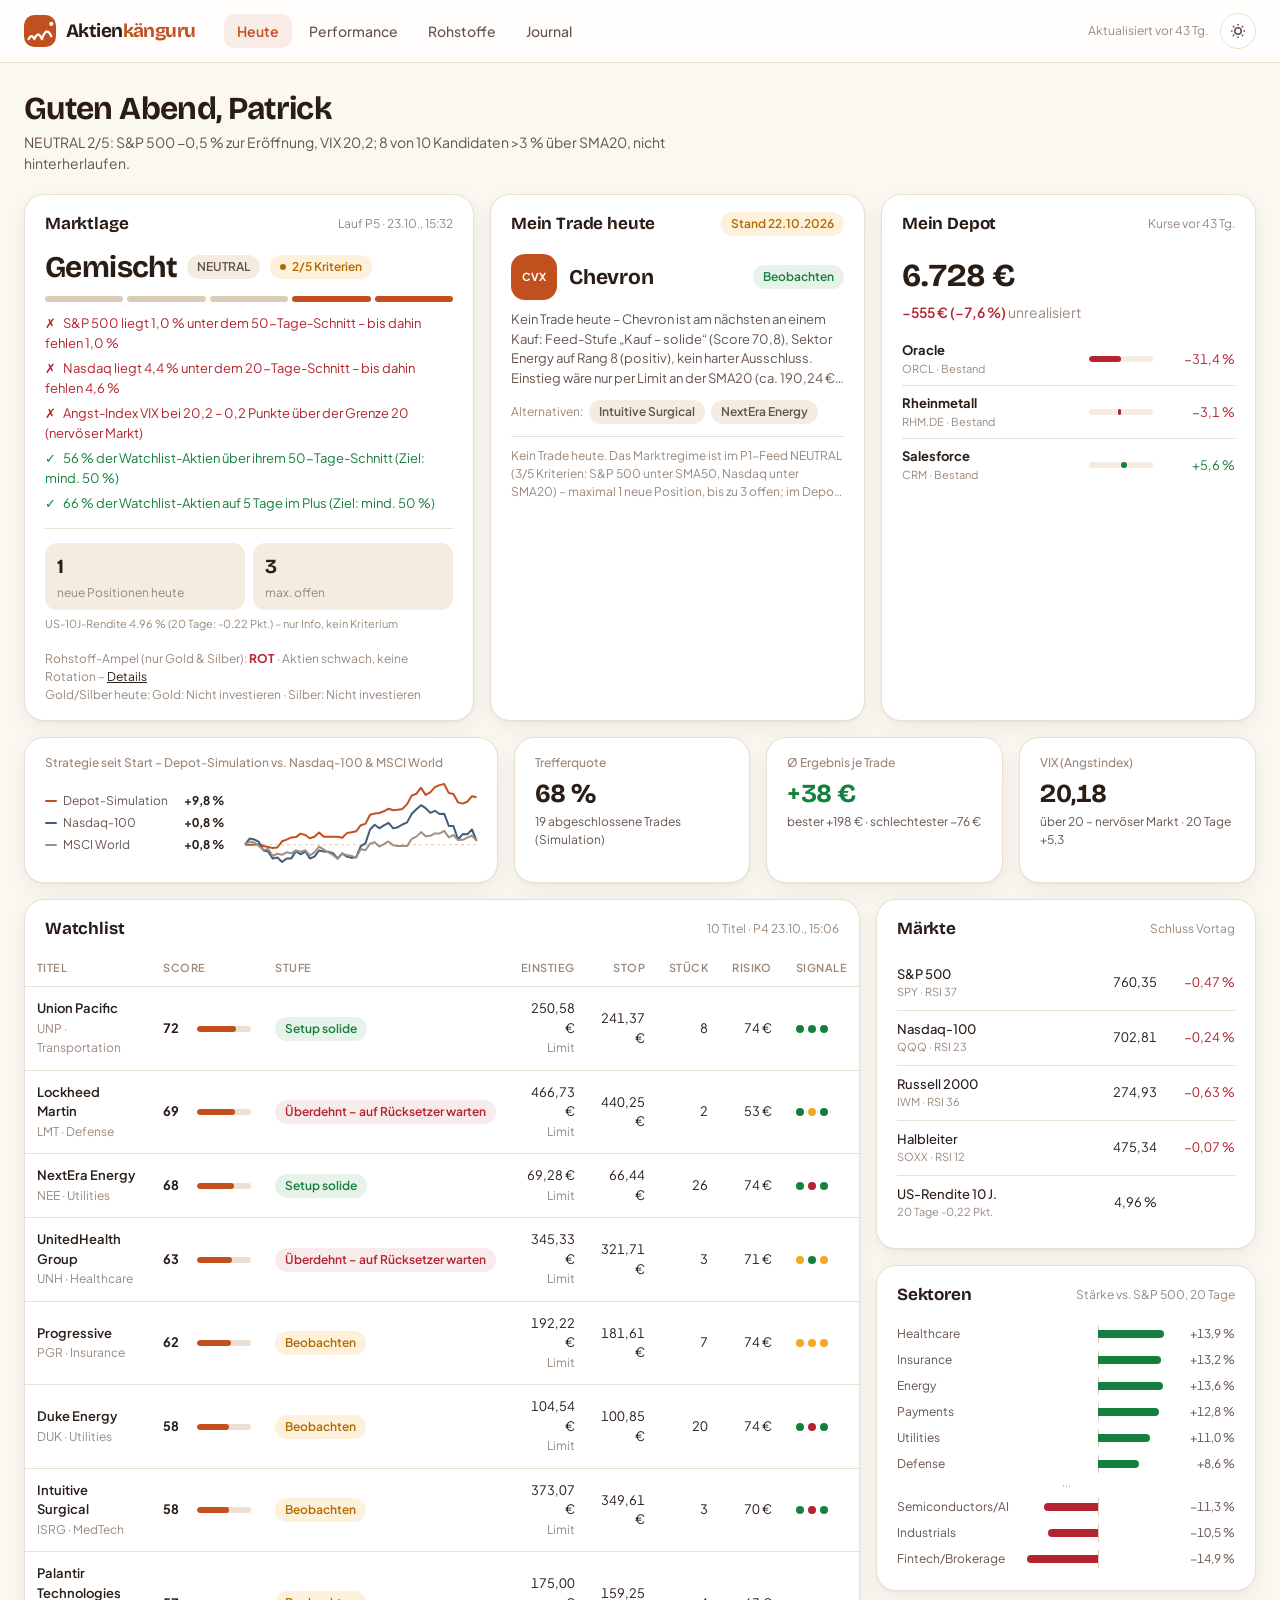
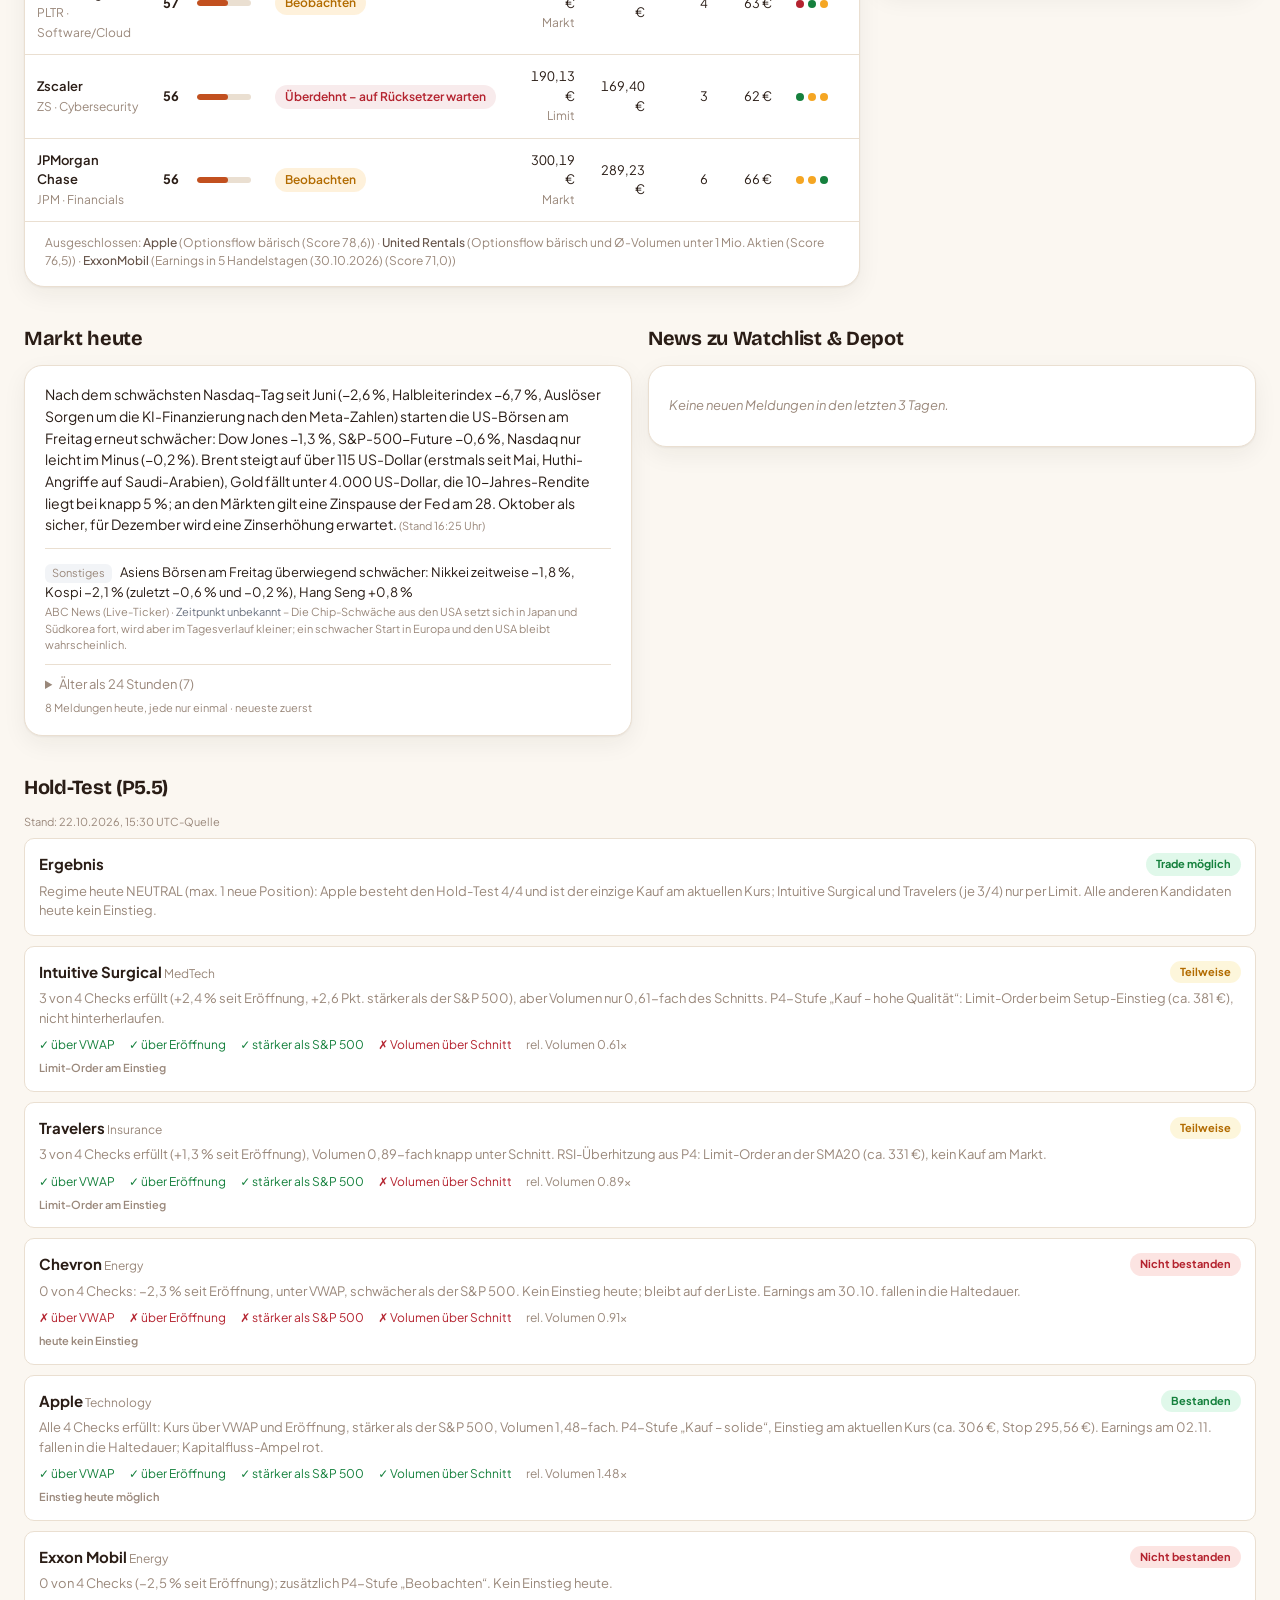
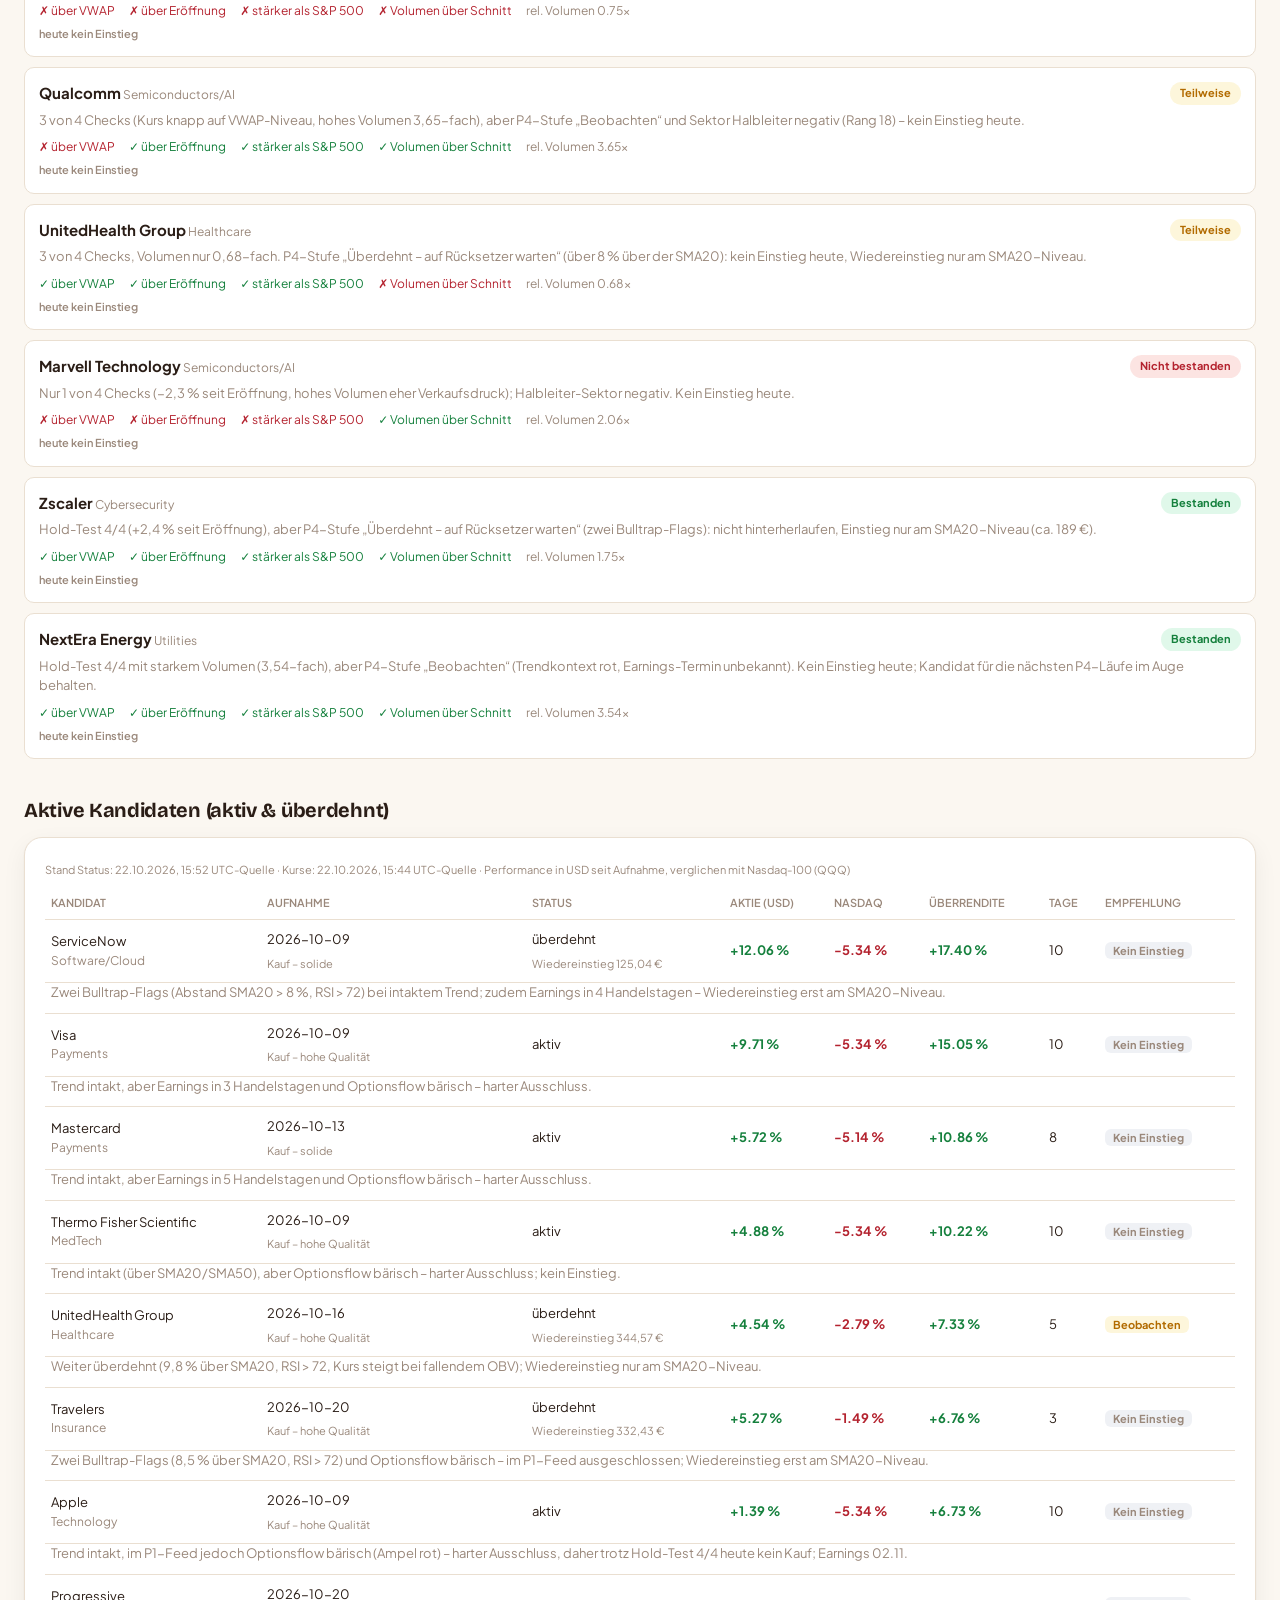
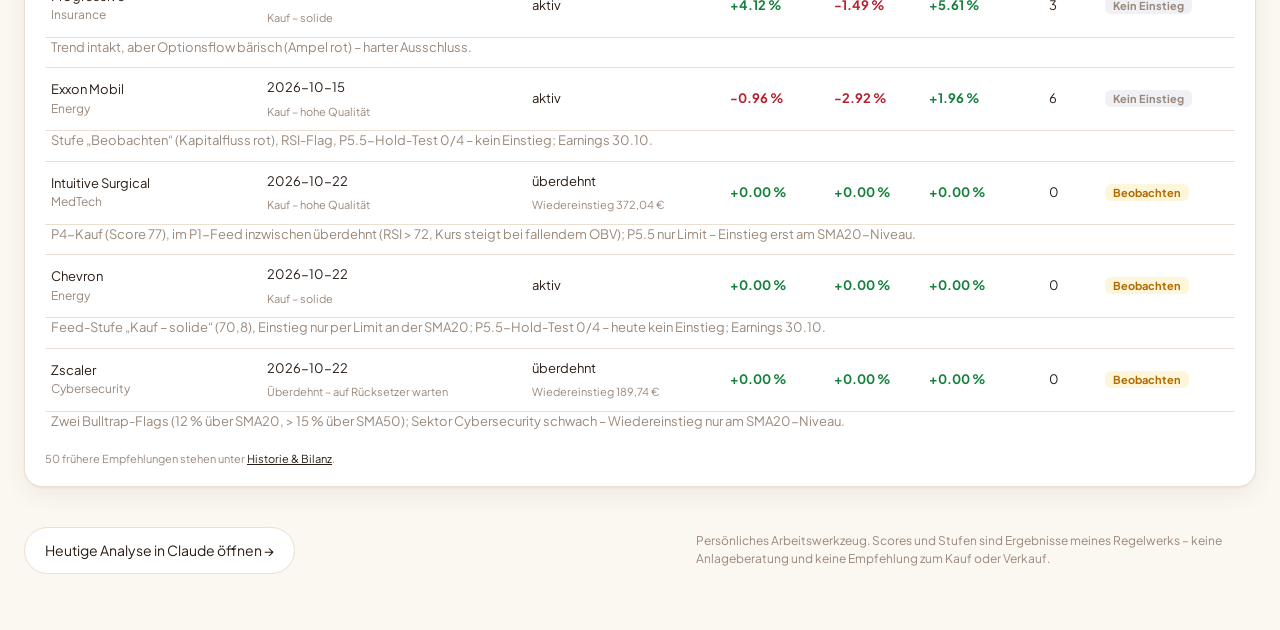
==== commit 2ad2d504: "Cockpit: "Markt heute" statt Top-3 + "Was den Markt bewegt"; N-Prompt v2.3 - Ein Block "Markt heute"" ====
--- a/index.html
+++ b/index.html
@@ -346,7 +346,10 @@
   .dsec .ax i.n { right: 50%; background: var(--bad); border-radius: 4px 0 0 4px; }
   .dsec .v { text-align: right; color: var(--ink-2); }
   .dsec-gap { text-align: center; color: var(--muted); font-size: 11px; }
-  .dside .headline:first-child { padding-top: 0; }
+  .mh-lage { font-size: 14px; line-height: 1.55; padding-bottom: 12px; margin-bottom: 4px; border-bottom: 1px solid var(--border); }
+  .mh-top { display: inline-block; margin-right: 8px; padding: 1px 8px; border-radius: 999px; font-size: 11px; font-weight: 700; background: var(--brand-soft); color: var(--brand); }
+  .headline.ist-top a { font-weight: 600; }
+  .mh-alt summary { margin-top: 10px; }
   .dgrid2 { display: grid; grid-template-columns: minmax(0, 1fr) minmax(0, 1fr); gap: 16px; }
 
   @media (max-width: 1100px) {
@@ -423,12 +426,11 @@
     <aside class="dside">
       <div class="dcard"><div class="dcard-h"><h3>Märkte</h3><span class="meta">Schluss Vortag</span></div><div class="dcard-b" id="dIdx"></div></div>
       <div class="dcard"><div class="dcard-h"><h3>Sektoren</h3><span class="meta">Stärke vs. S&amp;P 500, 20 Tage</span></div><div class="dcard-b" id="dSectors"></div></div>
-      <div class="dcard"><div class="dcard-h"><h3>Schlagzeilen</h3></div><div class="dcard-b" id="headlines"><div class="placeholder">Noch keine Daten.</div></div></div>
     </aside>
   </section>
 
   <div class="dgrid2">
-    <div><h2>Was den Markt heute bewegt</h2><div id="newsToday" class="card"><div class="placeholder">Noch keine Daten – wird im Laufe des Tages befüllt.</div></div></div>
+    <div><h2>Markt heute</h2><div id="newsToday" class="card"><div class="placeholder">Noch keine Daten – wird im Laufe des Tages befüllt.</div></div></div>
     <div><h2>News zu Watchlist &amp; Depot</h2><div id="newsSignale" class="card"><div class="placeholder">Noch keine News-Signale.</div></div></div>
   </div>
 
@@ -909,32 +911,38 @@
 }
 
 
+// Veröffentlichungszeit einer Meldung. Ist nur das Datum bekannt ("YYYY-MM-DD")
+// oder steht der frühere Ersatzwert 12:00 bzw. 00:00 Uhr Ortszeit der Quelle
+// drin, wird nur das Datum gezeigt – keine erfundene Uhrzeit.
+function pubZeit(iso) {
+  if (!iso) return null;
+  const s = String(iso);
+  const nurDatum = /^\d{4}-\d{2}-\d{2}$/.test(s) || /T(12|00):00(:00)?(\.0+)?([+-]\d{2}:?\d{2}|Z)?$/.test(s);
+  const d = new Date(nurDatum ? s.slice(0, 10) + "T12:00:00" : s);
+  if (isNaN(d)) return null;
+  return { d, nurDatum, tag: nurDatum ? s.slice(0, 10) : d.toLocaleDateString("sv-SE", { timeZone: "Europe/Berlin" }) };
+}
+const heuteBerlin = () => new Date().toLocaleDateString("sv-SE", { timeZone: "Europe/Berlin" });
 function pubInfo(h) {
-  const iso = h.published_at || h.veroeffentlicht;
-  if (!iso) return '<span class="pub pub-na">Zeitpunkt unbekannt</span>';
-  const d = new Date(iso);
-  if (isNaN(d)) return '<span class="pub pub-na">Zeitpunkt unbekannt</span>';
-  const min = Math.round((Date.now() - d.getTime()) / 60000);
+  const z = pubZeit(h.published_at || h.veroeffentlicht);
+  if (!z) return '<span class="pub pub-na">Zeitpunkt unbekannt</span>';
+  if (z.nurDatum) {
+    const tage = Math.round((new Date(heuteBerlin() + "T12:00:00") - new Date(z.tag + "T12:00:00")) / 86400000);
+    const wann = tage <= 0 ? "heute" : tage === 1 ? "gestern" : "vor " + tage + " Tagen";
+    const txt = new Date(z.tag + "T12:00:00").toLocaleDateString("de-DE", { day: "2-digit", month: "2-digit" });
+    return '<span class="pub ' + (tage <= 0 ? "pub-mittel" : "pub-alt") + '">' + txt + " · " + wann + " (Uhrzeit unbekannt)</span>";
+  }
+  const min = Math.round((Date.now() - z.d.getTime()) / 60000);
   let alter;
   if (min < 60) alter = "vor " + Math.max(1, min) + " Min.";
   else if (min < 48 * 60) alter = "vor " + Math.round(min / 60) + " Std.";
   else alter = "vor " + Math.round(min / 1440) + " Tagen";
   const cls = min <= 6 * 60 ? "pub-frisch" : min <= 24 * 60 ? "pub-mittel" : "pub-alt";
-  const txt = d.toLocaleString("de-DE", { timeZone: "Europe/Berlin", day: "2-digit", month: "2-digit", hour: "2-digit", minute: "2-digit" });
+  const txt = z.d.toLocaleString("de-DE", { timeZone: "Europe/Berlin", day: "2-digit", month: "2-digit", hour: "2-digit", minute: "2-digit" });
   return '<span class="pub ' + cls + '">' + txt + ' Uhr · ' + alter + '</span>';
 }
 
-function headlineHtml(h) {
-  return '<div class="headline"><a href="' + (h.url || "#") + '" target="_blank">' + h.title + '</a>' +
-    '<div class="src">' + (h.source || "") + (h.source ? " · " : "") + pubInfo(h) + '</div></div>';
-}
-
-function renderHeadlines(data) {
-  const el = document.getElementById("headlines");
-  if (!data || !data.headlines || !data.headlines.length) return;
-  el.innerHTML = data.headlines.map(headlineHtml).join("") +
-    (data.generated_at_utc ? '<div class="timestamp">Zusammengestellt: ' + fmtTime(data.generated_at_utc) + '</div>' : "");
-}
+
 
 
 // ---------------- Trade-Journal ----------------
@@ -1368,12 +1376,12 @@
       const cls = m.einschaetzung === "positiv" ? "news-pos" : m.einschaetzung === "negativ" ? "news-neg" : "news-neu";
       const titel = m.url ? '<a href="' + m.url + '" target="_blank" rel="noopener">' + (m.titel || "") + '</a>' : (m.titel || "");
       return '<div class="headline"><span class="news-badge ' + cls + '" style="margin:0 8px 0 0;">' + [m.kategorie, m.rohstoff].filter(Boolean).join(" · ") + '</span>' + titel +
-        '<div class="src">' + [m.quelle, pubInfo({ published_at: m.published_at || (m.datum ? m.datum + "T12:00:00" : null) })].filter(Boolean).join(" · ") + (m.kurz ? " – " + m.kurz : "") + '</div></div>';
+        '<div class="src">' + [m.quelle, pubInfo({ published_at: m.published_at || m.datum || null })].filter(Boolean).join(" · ") + (m.kurz ? " – " + m.kurz : "") + '</div></div>';
     }).join("") + '<div class="timestamp">Zentralbank-Käufe und wichtige Rohstoff-Meldungen der letzten 60 Tage (Nachrichten-Aufgaben) plus heutige Marktmeldungen zum Thema Rohstoffe.</div>';
   }
 }
 
-function renderNewsToday(data) {
+function renderNewsToday(data, headlines) {
   const el = document.getElementById("newsToday");
   if (!data) return;
   let liste = data.meldungen;
@@ -1382,21 +1390,39 @@
     data.entries.forEach((e) => (e.headlines || []).forEach((h) => liste.push(Object.assign({ erfasst_local: e.time_local }, h))));
   }
   if (!liste || !liste.length) return;
-  const gesehen = new Set();
   const norm = (t) => String(t || "").toLowerCase().replace(/[^a-zäöüß0-9 ]/g, "").split(" ").filter((w) => w.length > 3).slice(0, 6).join(" ");
-  const eindeutig = [];
+  // Doppelt = gleicher Inhalt. Die URL allein reicht nicht: mehrere Meldungen
+  // stammen oft aus demselben Sammelartikel (z. B. Live-Ticker).
+  const gesehen = new Set(), eindeutig = [];
   liste.forEach((m) => {
-    const k1 = m.url || "", k2 = norm(m.title);
-    if ((k1 && gesehen.has(k1)) || (k2 && gesehen.has(k2))) return;
-    if (k1) gesehen.add(k1); if (k2) gesehen.add(k2);
+    const k = norm(m.title) || m.url || "";
+    if (k && gesehen.has(k)) return;
+    if (k) gesehen.add(k);
     eindeutig.push(m);
   });
-  eindeutig.sort((a, b) => String(b.published_at || "").localeCompare(String(a.published_at || "")));
-  el.innerHTML = (data.lage ? '<div style="font-size:14px;margin-bottom:10px;"><b>Was den Markt bewegt:</b> ' + data.lage + (data.lage_stand_local ? ' <span class="timestamp">(' + data.lage_stand_local + ' Uhr)</span>' : "") + '</div>' : "") +
-    eindeutig.map((m) => '<div class="headline">' + (m.thema ? '<span class="news-badge news-neu" style="margin:0 8px 0 0;">' + m.thema + '</span>' : "") +
-      '<a href="' + (m.url || "#") + '" target="_blank" rel="noopener">' + m.title + '</a>' +
-      '<div class="src">' + [m.source, pubInfo(m)].filter(Boolean).join(" · ") + (m.bedeutung ? " – " + m.bedeutung : "") + '</div></div>').join("") +
-    '<div class="timestamp">' + eindeutig.length + ' Meldungen heute, jede nur einmal.</div>';
+  // Top-Markierung: Feld "top" (1–3) aus der Nachrichten-Aufgabe, sonst Abgleich mit headlines.json
+  const topVon = (m) => {
+    if (m.top) return Number(m.top);
+    const i = ((headlines && headlines.headlines) || []).findIndex((h) => norm(h.title) === norm(m.title));
+    return i >= 0 ? i + 1 : 0;
+  };
+  // Sortierung nach echtem Zeitpunkt; Meldungen nur mit Datum stehen am Ende ihres Tages
+  const zeit = (m) => { const z = pubZeit(m.published_at); return z ? (z.nurDatum ? new Date(z.tag + "T00:00:00").getTime() : z.d.getTime()) : 0; };
+  eindeutig.sort((a, b) => zeit(b) - zeit(a));
+  const heute = heuteBerlin();
+  const istAlt = (m) => { const z = pubZeit(m.published_at); if (!z) return false; return z.nurDatum ? z.tag < heute : Date.now() - z.d.getTime() > 24 * 3600 * 1000; };
+  const zeile = (m) => {
+    const t = topVon(m);
+    return '<div class="headline' + (t ? " ist-top" : "") + '">' + (t ? '<span class="mh-top">Top ' + t + "</span>" : "") +
+      (m.thema ? '<span class="news-badge news-neu" style="margin:0 8px 0 0;">' + m.thema + "</span>" : "") +
+      '<a href="' + (m.url || "#") + '" target="_blank" rel="noopener">' + m.title + "</a>" +
+      '<div class="src">' + [m.source, pubInfo(m)].filter(Boolean).join(" · ") + (m.bedeutung ? " – " + m.bedeutung : "") + "</div></div>";
+  };
+  const neu = eindeutig.filter((m) => !istAlt(m)), alt = eindeutig.filter(istAlt);
+  el.innerHTML = (data.lage ? '<div class="mh-lage">' + data.lage + (data.lage_stand_local ? ' <span class="timestamp">(Stand ' + data.lage_stand_local + " Uhr)</span>" : "") + "</div>" : "") +
+    (neu.length ? neu.map(zeile).join("") : '<div class="placeholder">Seit gestern keine neuen Meldungen.</div>') +
+    (alt.length ? '<details class="mh-alt"><summary>Älter als 24 Stunden (' + alt.length + ")</summary>" + alt.map(zeile).join("") + "</details>" : "") +
+    '<div class="timestamp">' + eindeutig.length + " Meldungen heute, jede nur einmal · neueste zuerst</div>";
 } async function init() {
   const [p4, candidates, p55Candidates, top3, barometer, headlines, newsToday, candidateTracking, filterBilanz, p1, p55, p5, performance, journal, newsSignale, rohstoffe, rohMeldungen, portfolio, notiz] = await Promise.all([
     fetchJson("p4_latest.json"),
@@ -1426,7 +1452,7 @@
   renderHistorie(candidateTracking);
   renderFilterBilanz(filterBilanz);
   renderPerformance(performance);
-  renderHeadlines(headlines); renderNewsToday(newsToday);
+  renderNewsToday(newsToday, headlines);
   renderNewsSignale(newsSignale);
   renderJournal(journal, feed);
   renderRohstoffe(rohstoffe, rohMeldungen, newsToday, candidates);
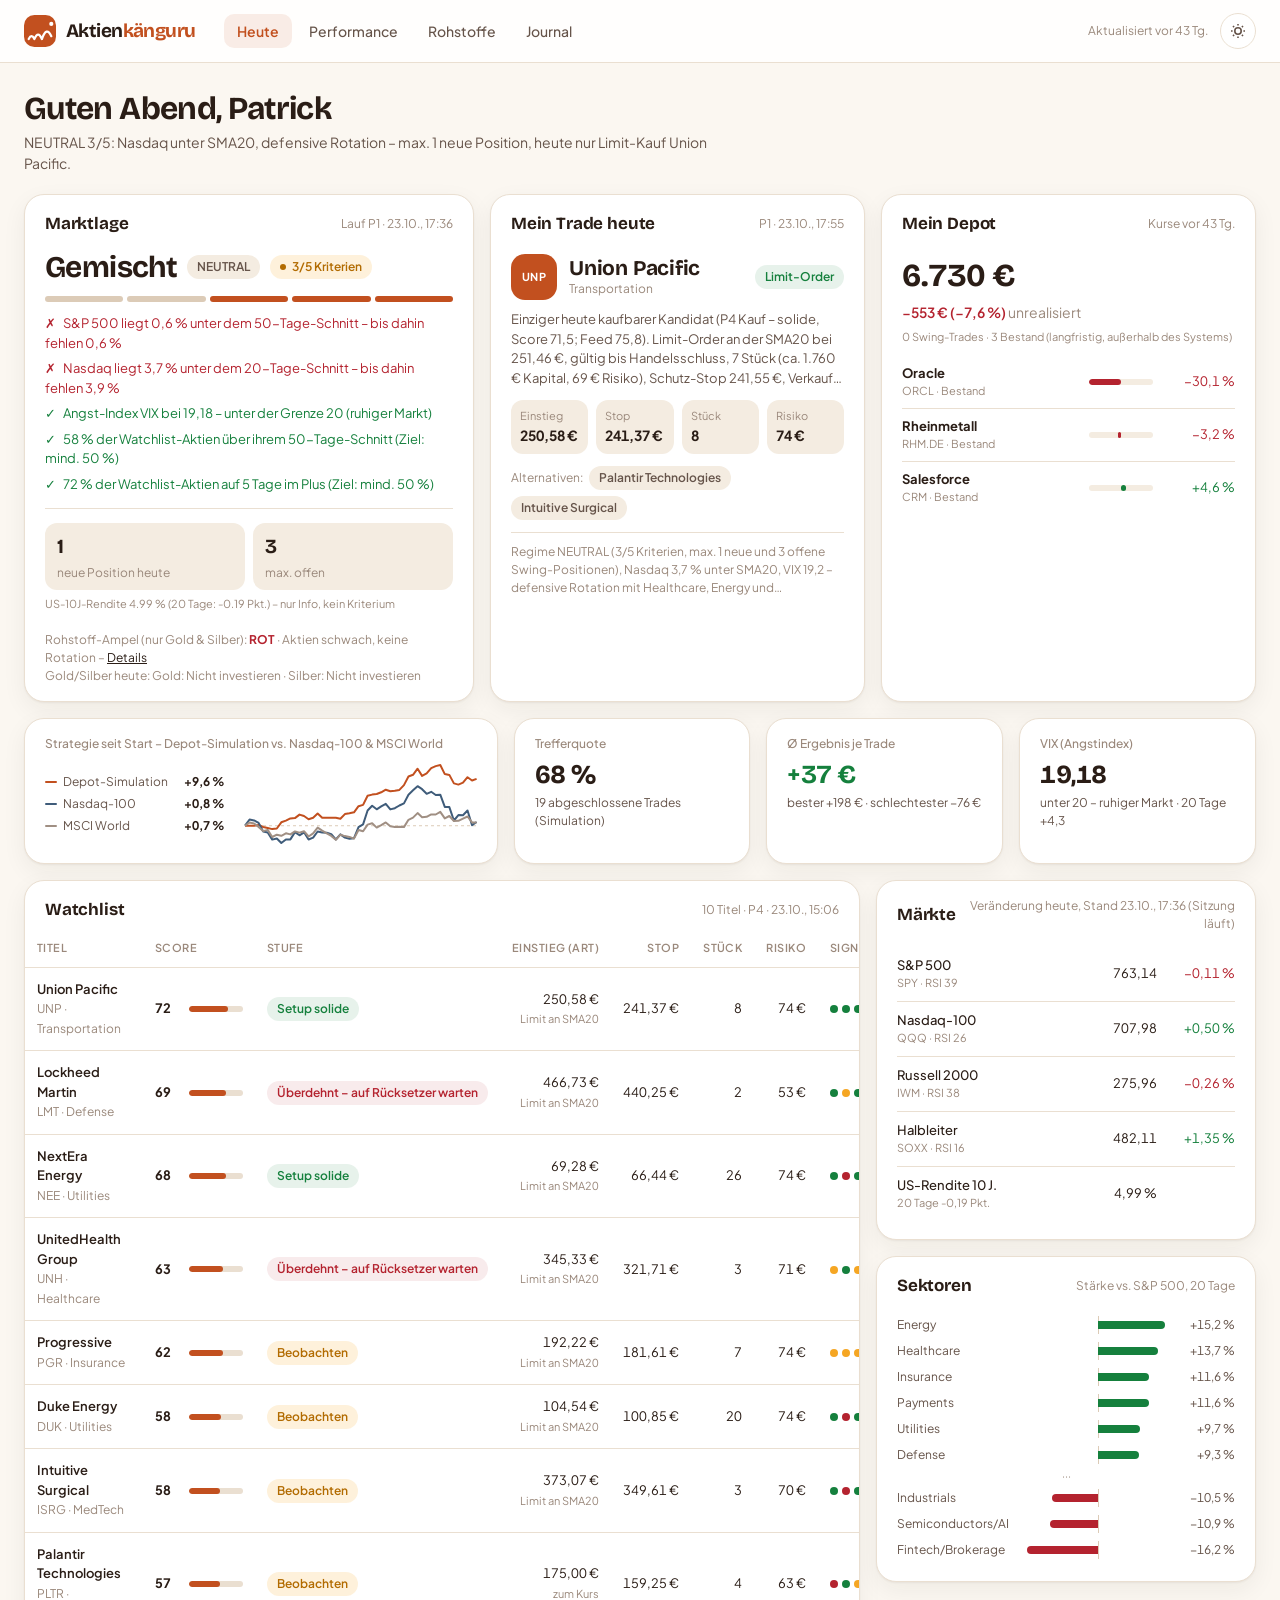
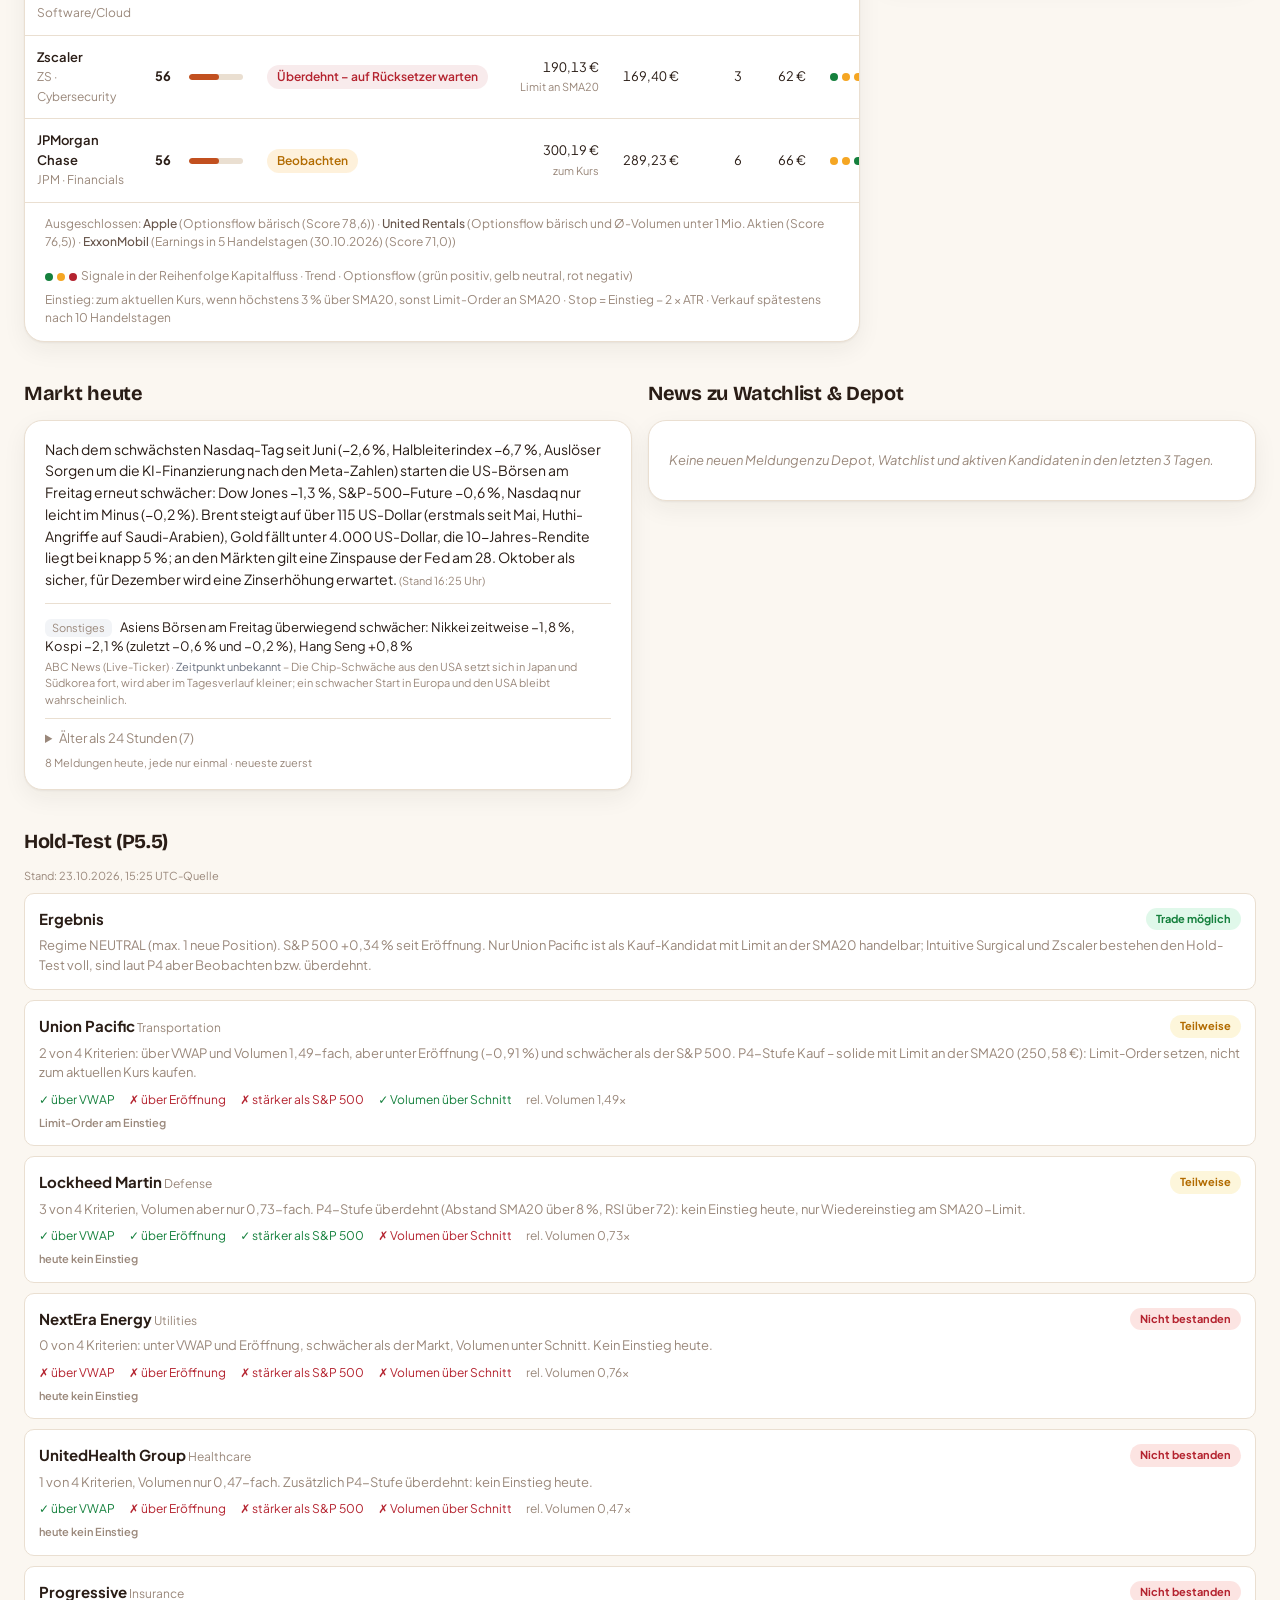
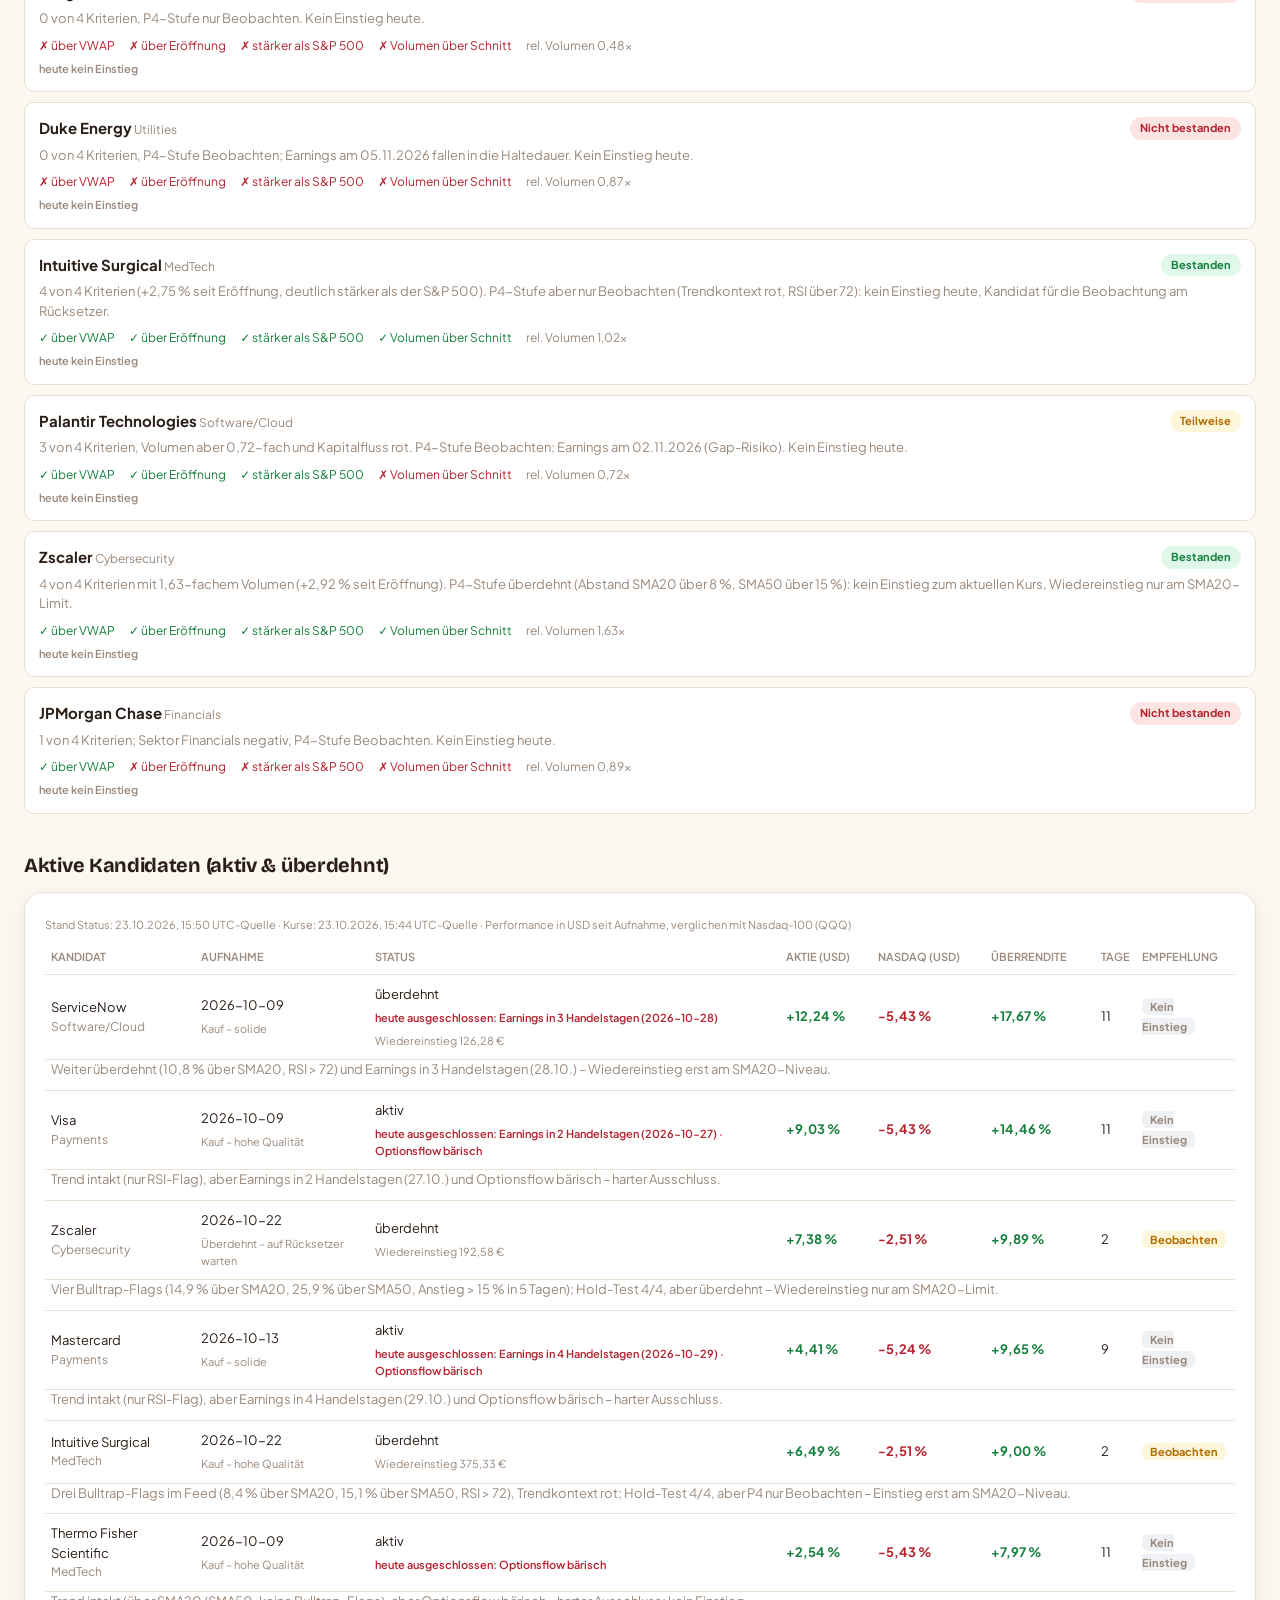
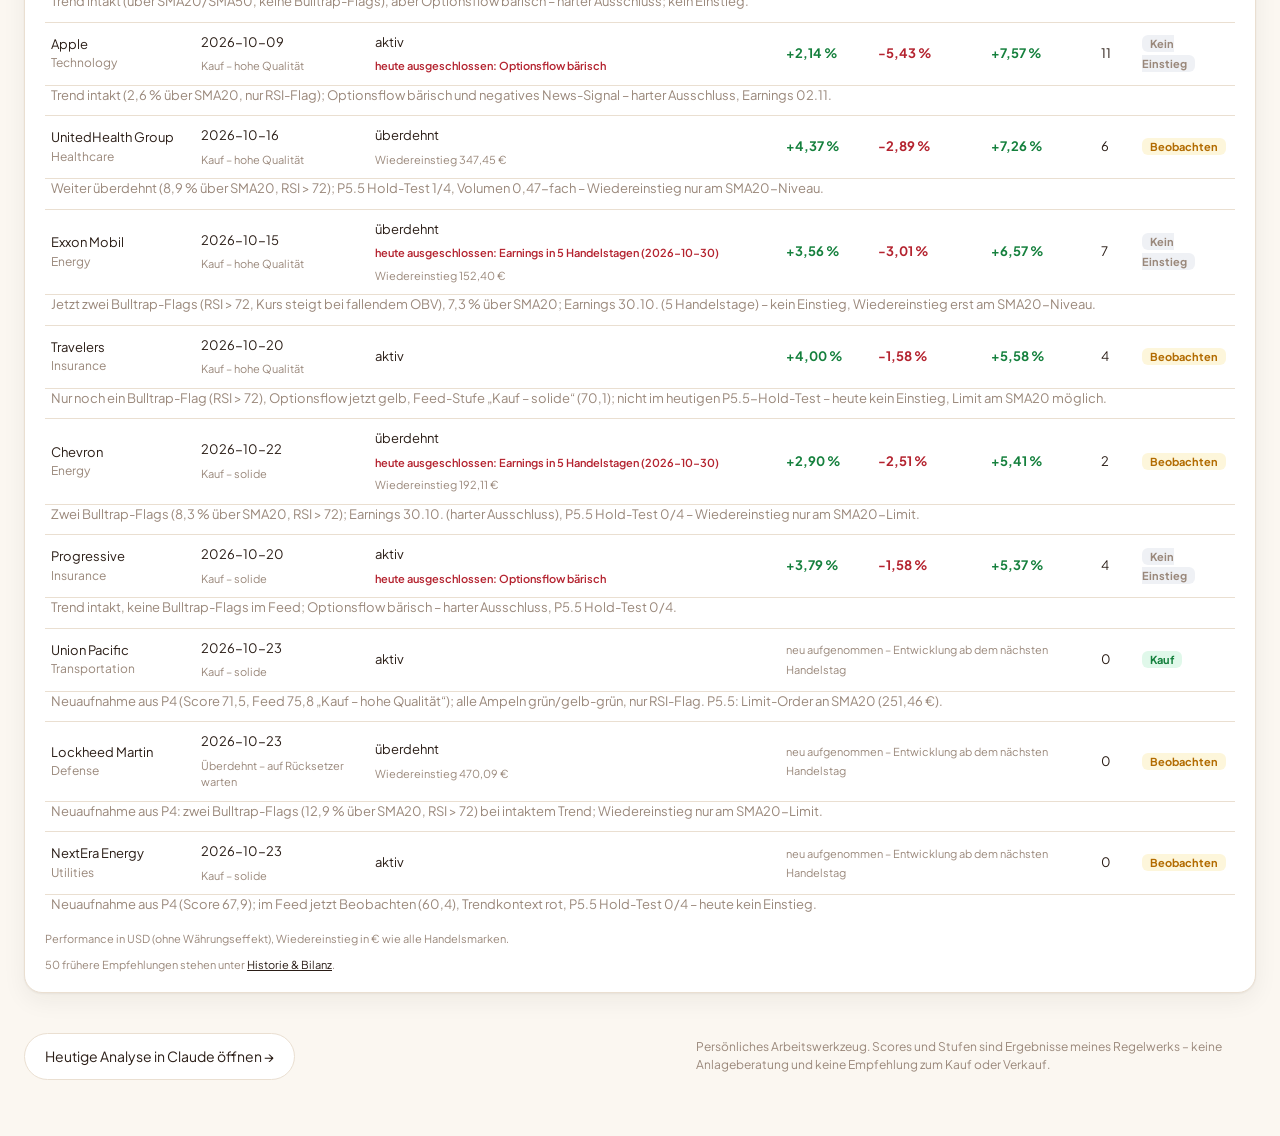
==== commit 3645e00f: "Cockpit-Backlog Paket 1: veraltete Karten sichtbar, Daten- und Formatfehler - Backlog docs/COCKPIT_B" ====
--- a/index.html
+++ b/index.html
@@ -315,7 +315,7 @@
   .wl-wrap { overflow-x: auto; margin-top: 8px; }
   table.wl th { padding: 10px 12px; font-size: 11px; letter-spacing: .04em; color: var(--muted); }
   table.wl td { padding: 12px; vertical-align: middle; }
-  table.wl th.r, table.wl td.r { text-align: right; }
+  table.wl th.r, table.wl td.r { text-align: right; white-space: nowrap; }
   table.wl tr.row { cursor: pointer; }
   table.wl tr.row:hover td { background: var(--shell); }
   table.wl tr.det td { background: var(--shell); color: var(--ink-2); padding: 4px 12px 16px; }
@@ -350,6 +350,12 @@
   .mh-top { display: inline-block; margin-right: 8px; padding: 1px 8px; border-radius: 999px; font-size: 11px; font-weight: 700; background: var(--brand-soft); color: var(--brand); }
   .headline.ist-top a { font-weight: 600; }
   .mh-alt summary { margin-top: 10px; }
+  .ist-veraltet > :not(.veraltet-hinweis) { opacity: .55; }
+  .veraltet-hinweis { margin: 0 0 10px; padding: 8px 12px; border-radius: 10px; background: var(--warn-soft); color: var(--warn); font-size: 12px; font-weight: 600; }
+  .dcard .veraltet-hinweis { margin: 12px 20px 0; }
+  .wl-legende { padding: 0 20px 14px; font-size: 12px; color: var(--muted); display: flex; flex-wrap: wrap; gap: 6px 14px; align-items: center; }
+  .wl-legende .wl-dots { vertical-align: -1px; margin-right: 4px; }
+  .wl-art { display: inline-block; margin-top: 2px; font-size: 11px; color: var(--muted); }
   .dgrid2 { display: grid; grid-template-columns: minmax(0, 1fr) minmax(0, 1fr); gap: 16px; }
 
   @media (max-width: 1100px) {
@@ -417,14 +423,15 @@
       <div class="dcard-h"><h3>Watchlist</h3><span class="meta" id="dCandMeta"></span></div>
       <div class="wl-wrap">
         <table class="wl">
-          <thead><tr><th>Titel</th><th>Score</th><th class="hide-m">Stufe</th><th class="r">Einstieg</th><th class="r hide-m">Stop</th><th class="r hide-m">Stück</th><th class="r hide-m">Risiko</th><th class="hide-m">Signale</th></tr></thead>
+          <thead><tr><th>Titel</th><th>Score</th><th class="hide-m">Stufe</th><th class="r">Einstieg (Art)</th><th class="r hide-m">Stop</th><th class="r hide-m">Stück</th><th class="r hide-m">Risiko</th><th class="hide-m" title="Kapitalfluss · Trend · Optionsflow">Signale</th></tr></thead>
           <tbody id="dCands"><tr><td colspan="8" class="placeholder">Noch keine Daten – wird nach dem nächsten P4-Lauf befüllt.</td></tr></tbody>
         </table>
       </div>
       <div class="dexcl" id="dExcl"></div>
+      <div class="wl-legende"><span><span class="wl-dots"><i class="gruen"></i><i class="gelb"></i><i class="rot"></i></span>Signale in der Reihenfolge Kapitalfluss · Trend · Optionsflow (grün positiv, gelb neutral, rot negativ)</span><span>Einstieg: zum aktuellen Kurs, wenn höchstens 3 % über SMA20, sonst Limit-Order an SMA20 · Stop = Einstieg − 2 × ATR · Verkauf spätestens nach 10 Handelstagen</span></div>
     </div>
     <aside class="dside">
-      <div class="dcard"><div class="dcard-h"><h3>Märkte</h3><span class="meta">Schluss Vortag</span></div><div class="dcard-b" id="dIdx"></div></div>
+      <div class="dcard"><div class="dcard-h"><h3>Märkte</h3><span class="meta" id="dIdxMeta"></span></div><div class="dcard-b" id="dIdx"></div></div>
       <div class="dcard"><div class="dcard-h"><h3>Sektoren</h3><span class="meta">Stärke vs. S&amp;P 500, 20 Tage</span></div><div class="dcard-b" id="dSectors"></div></div>
     </aside>
   </section>
@@ -636,26 +643,28 @@
   return '<span class="news-badge ' + cls + '" title="' + tip + '">' + txt + '</span>';
 }
 
-function renderNewsSignale(data) {
+function renderNewsSignale(data, relevant) {
   const el = document.getElementById("newsSignale");
   if (!data || !(data.signale || []).length) return;
   const grenze = Date.now() - 3 * 864e5;
   const FIRMA = ["Gewinnwarnung", "Verfahren", "Bilanz", "Übernahme", "Earnings", "Analyst", "Auftrag/Produkt", "Management", "Sektor"];
-  const list = data.signale.filter((s) => FIRMA.includes(s.kategorie) && new Date(s.published_at || s.datum).getTime() >= grenze)
-    .sort((a, b) => String(b.published_at || b.datum).localeCompare(String(a.published_at || a.datum))).slice(0, 12);
-  if (!list.length) { el.innerHTML = '<div class="placeholder">Keine neuen Meldungen in den letzten 3 Tagen.</div>'; return; }
+  const zeitVon = (s) => { const z = pubZeit(s.published_at || s.datum); return z ? z.d.getTime() : 0; };
+  const list = data.signale.filter((s) => FIRMA.includes(s.kategorie) && zeitVon(s) >= grenze && (!relevant || !relevant.size || relevant.has(s.ticker)))
+    .sort((a, b) => zeitVon(b) - zeitVon(a)).slice(0, 12);
+  if (!list.length) { el.innerHTML = '<div class="placeholder">Keine neuen Meldungen zu Depot, Watchlist und aktiven Kandidaten in den letzten 3 Tagen.</div>'; return; }
   el.innerHTML = list.map((s) => {
     const cls = s.einschaetzung === "positiv" ? "news-pos" : s.einschaetzung === "negativ" ? "news-neg" : "news-neu";
     const titel = s.url ? '<a href="' + s.url + '" target="_blank" rel="noopener">' + (s.titel || "") + '</a>' : (s.titel || "");
     return '<div class="headline"><span class="news-badge ' + cls + '" style="margin:0 8px 0 0;">' + (s.einschaetzung || "neutral") + (s.gewicht ? " · " + s.gewicht : "") + '</span><b>' + (s.name || s.ticker) + '</b> – ' + titel +
       '<div class="src">' + [s.kategorie, s.quelle, pubInfo({ published_at: s.published_at })].filter(Boolean).join(" · ") + (s.kurz ? " – " + s.kurz : "") + '</div></div>';
-  }).join("") + '<div class="timestamp">Signale der Nachrichten-Aufgaben, letzte 3 Tage. Daraus rechnet der Feed die News-Korrektur am Score (max. ±10). Stand: ' + fmtTime(data.generated_at_utc) + '</div>';
+  }).join("") + '<div class="timestamp">Signale der Nachrichten-Aufgaben zu Depot, Watchlist und aktiven Kandidaten, letzte 3 Tage. Daraus rechnet der Feed die News-Korrektur am Score (max. ±10). Stand: ' + fmtTime(data.generated_at_utc) + '</div>';
 }
 
 
 function renderP55Candidates(data) {
   const el = document.getElementById("p55candidates");
   if (!data || !data.kandidaten || !data.kandidaten.length) return;
+  setTimeout(() => dStandHinweis(el, data.generated_at_utc, "P5.5"));
   const ergebnisCls = (data.ergebnis === "Trade" || data.ergebnis === "Trade möglich") ? "score-hoch" : "score-niedrig";
   const chkLabels = { ueber_vwap: "über VWAP", ueber_eroeffnung: "über Eröffnung", staerker_als_sp500: "stärker als S&P 500", volumen_ueber_schnitt: "Volumen über Schnitt" };
   const einstiegTxt = { ja: "Einstieg heute möglich", limit: "Limit-Order am Einstieg", nein: "heute kein Einstieg" };
@@ -673,7 +682,7 @@
         (c.checks ? '<div class="krit">' + Object.keys(chkLabels).map((k) => {
           const v = c.checks[k];
           return '<span class="' + (v === true ? "ok" : v === false ? "no" : "na") + '">' + (v === true ? "✓ " : v === false ? "✗ " : "? ") + chkLabels[k] + '</span>';
-        }).join("") + (c.relatives_volumen != null ? '<span>rel. Volumen ' + c.relatives_volumen + 'x</span>' : "") + '</div>' : "") +
+        }).join("") + (c.relatives_volumen != null ? '<span>rel. Volumen ' + (typeof c.relatives_volumen === "number" ? zahlDE(c.relatives_volumen, 2) : c.relatives_volumen) + '×</span>' : "") + '</div>' : "") +
         (c.einstieg_heute ? '<div class="timestamp" style="font-weight:600;">' + (einstiegTxt[c.einstieg_heute] || c.einstieg_heute) + '</div>' : "") +
         '</div>';
     }).join("");
@@ -688,7 +697,7 @@
 
 function pctHtml(v) {
   if (typeof v !== "number") return "–";
-  return '<span style="color:' + (v >= 0 ? "var(--green)" : "var(--red)") + ';font-weight:700;">' + (v >= 0 ? "+" : "") + v.toFixed(2) + " %</span>";
+  return '<span style="color:' + (v >= 0 ? "var(--green)" : "var(--red)") + ';font-weight:700;">' + (v >= 0 ? "+" : "") + zahlDE(v, 2) + " %</span>";
 }
 
 function isOpenStatus(st) {
@@ -696,15 +705,23 @@
   return s === "aktiv" || s.indexOf("überdehnt") >= 0 || s.indexOf("ueberdehnt") >= 0;
 }
 
+// Heute im Feed hart ausgeschlossen (Earnings, bärischer Optionsflow, harte News …)?
+function heuteAusgeschlossen(ticker) {
+  const st = FEED && FEED.watchlist && FEED.watchlist[ticker] && FEED.watchlist[ticker].setup;
+  if (!st || st.stufe !== "Ausgeschlossen") return "";
+  return '<div class="timestamp" style="color:var(--red);font-weight:600" title="' + (st.ausschluesse || []).join(" · ").replace(/"/g, "&quot;") + '">heute ausgeschlossen' + ((st.ausschluesse || []).length ? ": " + st.ausschluesse.join(" · ") : "") + "</div>";
+}
 function trackingRows(list) {
   return list.map((k) => {
     return '<tr>' +
       '<td data-label="Kandidat">' + (k.name || k.ticker) + '<div class="cand-sector">' + (k.sector || "") + '</div></td>' +
       '<td data-label="Aufnahme">' + (k.aufnahmedatum || "-") + '<div class="timestamp">' + (k.aufnahme_stufe || k.aufnahme_score || "") + '</div></td>' +
-      '<td data-label="Status">' + (k.status || "-") + (k.wiedereinstieg_eur ? '<div class="timestamp">Wiedereinstieg ' + eur(k.wiedereinstieg_eur) + '</div>' : "") + '</td>' +
-      '<td data-label="Aktie (USD)">' + pctHtml(k.performance_pct) + '</td>' +
-      '<td data-label="Nasdaq">' + pctHtml(k.nasdaq_performance_pct) + '</td>' +
-      '<td data-label="Überrendite">' + pctHtml(k.ueberrendite_pct) + '</td>' +
+      '<td data-label="Status">' + (k.status || "-") + heuteAusgeschlossen(k.ticker) + (k.wiedereinstieg_eur ? '<div class="timestamp">Wiedereinstieg ' + eur(k.wiedereinstieg_eur) + '</div>' : "") + '</td>' +
+      (k.handelstage_seit_aufnahme === 0
+        ? '<td data-label="Aktie (USD)" colspan="3"><span class="timestamp">neu aufgenommen – Entwicklung ab dem nächsten Handelstag</span></td>'
+        : '<td data-label="Aktie (USD)">' + pctHtml(k.performance_pct) + '</td>' +
+          '<td data-label="Nasdaq (USD)">' + pctHtml(k.nasdaq_performance_pct) + '</td>' +
+          '<td data-label="Überrendite">' + pctHtml(k.ueberrendite_pct) + '</td>') +
       '<td data-label="Tage">' + (k.handelstage_seit_aufnahme != null ? k.handelstage_seit_aufnahme : (k.handelstage_in_liste != null ? k.handelstage_in_liste : "-")) + '</td>' +
       '<td data-label="Empfehlung"><span class="emp-badge ' + empCls(k.empfehlung) + '">' + (k.empfehlung || "-") + '</span></td>' +
       '</tr>' +
@@ -713,18 +730,20 @@
 }
 
 function trackingTable(list) {
-  return '<table class="responsive-mobile"><thead><tr><th>Kandidat</th><th>Aufnahme</th><th>Status</th><th>Aktie (USD)</th><th>Nasdaq</th><th>Überrendite</th><th>Tage</th><th>Empfehlung</th></tr></thead><tbody>' + trackingRows(list) + '</tbody></table>';
+  return '<table class="responsive-mobile"><thead><tr><th>Kandidat</th><th>Aufnahme</th><th>Status</th><th>Aktie (USD)</th><th>Nasdaq (USD)</th><th>Überrendite</th><th>Tage</th><th>Empfehlung</th></tr></thead><tbody>' + trackingRows(list) + '</tbody></table>';
 }
 
 function renderCandidateTracking(data) {
   const el = document.getElementById("candidateTracking");
   if (!data || !data.kandidaten || !data.kandidaten.length) return;
+  setTimeout(() => dStandHinweis(el, data.generated_at_utc, "P1"));
   const sortFn = (a, b) => (b.ueberrendite_pct != null ? b.ueberrendite_pct : (b.performance_pct || 0)) - (a.ueberrendite_pct != null ? a.ueberrendite_pct : (a.performance_pct || 0));
   const offen = data.kandidaten.filter((k) => isOpenStatus(k.status)).sort(sortFn);
   const raus = data.kandidaten.length - offen.length;
   el.innerHTML = '<div class="timestamp" style="margin-bottom:8px;">Stand Status: ' + fmtTime(data.generated_at_utc) +
     (data.kurse_aktualisiert_utc ? ' &middot; Kurse: ' + fmtTime(data.kurse_aktualisiert_utc) : '') + ' &middot; Performance in USD seit Aufnahme, verglichen mit Nasdaq-100 (QQQ)</div>' +
     (offen.length ? trackingTable(offen) : '<div class="placeholder">Aktuell keine aktiven Kandidaten.</div>') +
+    '<div class="timestamp" style="margin-top:6px;">Performance in USD (ohne Währungseffekt), Wiedereinstieg in € wie alle Handelsmarken.</div>' +
     (raus ? '<div class="timestamp" style="margin-top:10px;">' + raus + ' frühere Empfehlungen stehen unter <a href="#historie" data-goto="historie" style="color:var(--text);">Historie &amp; Bilanz</a>.</div>' : "");
 }
 
@@ -750,7 +769,7 @@
       '<td data-label="Nach 5 Tagen">' + fwdCell(k, 5) + '</td>' +
       '<td data-label="Nach 10 Tagen">' + fwdCell(k, 10) + '</td>' +
       '<td data-label="Nach 20 Tagen">' + fwdCell(k, 20) + '</td>' +
-      '<td data-label="Bis heute">' + pctHtml(k.ueberrendite_pct) + '<div class="timestamp">Aktie ' + (typeof k.performance_pct === "number" ? (k.performance_pct >= 0 ? "+" : "") + k.performance_pct.toFixed(2) + " %" : "–") + '</div></td>' +
+      '<td data-label="Bis heute">' + pctHtml(k.ueberrendite_pct) + '<div class="timestamp">Aktie ' + (typeof k.performance_pct === "number" ? (k.performance_pct >= 0 ? "+" : "") + zahlDE(k.performance_pct, 2) + " %" : "–") + '</div></td>' +
       '</tr>';
   }).join("");
   return '<table class="responsive-mobile"><thead><tr><th>Kandidat</th><th>Aufnahme</th><th>Ausgeschieden</th><th>Nach 5 Tagen</th><th>Nach 10 Tagen</th><th>Nach 20 Tagen</th><th>Bis heute</th></tr></thead><tbody>' + rows + '</tbody></table>';
@@ -930,7 +949,7 @@
     const tage = Math.round((new Date(heuteBerlin() + "T12:00:00") - new Date(z.tag + "T12:00:00")) / 86400000);
     const wann = tage <= 0 ? "heute" : tage === 1 ? "gestern" : "vor " + tage + " Tagen";
     const txt = new Date(z.tag + "T12:00:00").toLocaleDateString("de-DE", { day: "2-digit", month: "2-digit" });
-    return '<span class="pub ' + (tage <= 0 ? "pub-mittel" : "pub-alt") + '">' + txt + " · " + wann + " (Uhrzeit unbekannt)</span>";
+    return '<span class="pub ' + (tage <= 0 ? "pub-mittel" : "pub-alt") + '">' + txt + " · " + wann + "</span>";
   }
   const min = Math.round((Date.now() - z.d.getTime()) / 60000);
   let alter;
@@ -1453,7 +1472,12 @@
   renderFilterBilanz(filterBilanz);
   renderPerformance(performance);
   renderNewsToday(newsToday, headlines);
-  renderNewsSignale(newsSignale);
+  const relevant = new Set([
+    ...((portfolio && portfolio.positions) || []).map((p) => p.ticker),
+    ...((candidates && candidates.candidates) || []).map((c) => c.ticker),
+    ...((candidateTracking && candidateTracking.kandidaten) || []).filter((k) => isOpenStatus(k.status)).map((k) => k.ticker),
+  ]);
+  renderNewsSignale(newsSignale, relevant);
   renderJournal(journal, feed);
   renderRohstoffe(rohstoffe, rohMeldungen, newsToday, candidates);
 }
@@ -1472,6 +1496,19 @@
   const m = (Date.now() - new Date(iso)) / 60000;
   return m < 60 ? "vor " + Math.max(1, Math.round(m)) + " Min." : m < 1440 ? "vor " + Math.round(m / 60) + " Std." : "vor " + Math.round(m / 1440) + " Tg.";
 };
+// Ist eine Datei älter als der Tag des neuesten Feed-Laufs, stammt sie aus einem
+// früheren Durchgang (z. B. P1 von gestern, während heute erst P4 gelaufen ist).
+const dFeedTag = () => (FEED ? dTag(FEED.generated_at_utc) : "");
+const dIsoTag = (iso) => new Date(iso).toLocaleDateString("sv-SE", { timeZone: "Europe/Berlin" });  // YYYY-MM-DD
+const dVeraltet = (iso) => !!(iso && FEED && dIsoTag(iso) < dIsoTag(FEED.generated_at_utc));
+function dStandHinweis(el, iso, lauf) {
+  if (!el) return;
+  el.classList.remove("ist-veraltet");
+  el.querySelectorAll(".veraltet-hinweis").forEach((x) => x.remove());
+  if (!dVeraltet(iso)) return;
+  el.classList.add("ist-veraltet");
+  el.insertAdjacentHTML("afterbegin", '<div class="veraltet-hinweis">Stand ' + dTag(iso) + (lauf ? " (" + lauf + ")" : "") + " – älter als der aktuelle Feed vom " + dFeedTag() + ". Wird mit dem nächsten " + (lauf || "Lauf") + " aktualisiert.</div>");
+}
 // Marktregime in Klartext; die Fachbegriffe stehen klein daneben.
 const D_LAGE = { "RISK-ON": ["Rückenwind", "good"], NEUTRAL: ["Gemischt", "warn"], "RISK-OFF": ["Abwarten", "bad"] };
 // Anzeige-Namen der Stufen aus analysis.py (die Werte im Feed bleiben unverändert).
@@ -1489,7 +1526,7 @@
     '<div class="dstatus"><b>' + dEsc(titel) + '</b><span class="pill neutral">' + dEsc(r.status) + '</span><span class="pill ' + ton + '"><span class="d"></span>' + r.kriterien_erfuellt + "/" + k.length + " Kriterien</span></div>" +
     '<div class="dmeter">' + k.map((c) => '<i class="' + (c.erfuellt ? "on" : "") + '"></i>').join("") + "</div>" +
     '<div class="kliste">' + k.map((c) => kritZeile(c.erfuellt, hauptKritText(c))).join("") + "</div>" +
-    '<div class="dlimits"><div class="dlimit"><b>' + (r.max_neue_positionen ?? "–") + '</b><span>neue Positionen heute</span></div>' +
+    '<div class="dlimits"><div class="dlimit"><b>' + (r.max_neue_positionen ?? "–") + '</b><span>neue Position' + (r.max_neue_positionen === 1 ? "" : "en") + ' heute</span></div>' +
     '<div class="dlimit"><b>' + (r.max_offene_positionen ?? "–") + '</b><span>max. offen</span></div></div>' +
     (r.override ? '<div class="timestamp">' + dEsc(r.override) + "</div>" : "") +
     (r.hinweise || []).map((h) => '<div class="timestamp">' + dEsc(h) + "</div>").join("");
@@ -1501,8 +1538,7 @@
 function dPick(top, cands, feed) {
   const t = top && top.top3 && top.top3[0];
   if (!t) return;
-  const veraltet = feed && dTag(top.generated_at_utc) !== dTag(feed.generated_at_utc);
-  dEl("dPickMeta").innerHTML = veraltet ? '<span class="pill warn">Stand ' + dTag(top.generated_at_utc) + "</span>" : dWann(top.generated_at_utc);
+  dEl("dPickMeta").textContent = "P1 · " + dWann(top.generated_at_utc);
   const c = ((cands && cands.candidates) || []).find((x) => x.ticker === t.ticker) || {};
   const L = c.levels || {};
   dEl("dPick").innerHTML =
@@ -1515,6 +1551,7 @@
       : "") +
     (top.top3.length > 1 ? '<div class="dalts">Alternativen: ' + top.top3.slice(1).map((x) => '<span class="pill neutral" title="' + dEsc(x.begruendung) + '">' + dEsc(x.name || x.ticker) + "</span>").join("") + "</div>" : "") +
     (top.gesamteinschaetzung ? '<div class="dgesamt" title="' + dEsc(top.gesamteinschaetzung) + '">' + dEsc(top.gesamteinschaetzung) + "</div>" : "");
+  dStandHinweis(dEl("dPick"), top.generated_at_utc, "P1");
 }
 
 function dDepot(pf) {
@@ -1528,6 +1565,7 @@
   dEl("dDepot").innerHTML =
     '<div class="dbig num">' + dEur(wert) + "</div>" +
     '<div class="num ' + dCls(unr) + '" style="font-weight:600">' + dEurSig(unr) + " (" + dPct(kap ? (unr / kap) * 100 : null) + ') <span style="color:var(--muted);font-weight:400">unrealisiert</span></div>' +
+    '<div class="timestamp">' + (() => { const sw = ps.filter((p) => p.art !== "bestand").length, be = ps.length - sw; return sw + " Swing-Trade" + (sw === 1 ? "" : "s") + " · " + be + " Bestand (langfristig, außerhalb des Systems)"; })() + "</div>" +
     '<div style="margin-top:10px">' + ps.map((p) => {
       const v = p.unrealisiert_pct || 0, w = Math.min(50, (Math.abs(v) / max) * 50);
       const balken = v >= 0 ? "left:50%;width:" + w + "%;background:var(--good)" : "right:50%;width:" + w + "%;background:var(--bad)";
@@ -1574,7 +1612,7 @@
   const list = (c && c.candidates) || [];
   if (!list.length) return;
   const imDepot = new Set(((pf && pf.positions) || []).map((p) => p.ticker));
-  dEl("dCandMeta").textContent = list.length + " Titel · P4 " + dWann(c.generated_at_utc);
+  dEl("dCandMeta").textContent = list.length + " Titel · P4 · " + dWann(c.generated_at_utc);
   dEl("dCands").innerHTML = list.map((x, i) => {
     const L = x.levels || {}, a = x.ampel || {};
     const score = typeof x.score === "number" ? x.score : null;
@@ -1582,7 +1620,7 @@
       '<td class="wl-name"><b>' + dEsc(x.name || x.ticker) + "</b><small>" + dEsc(x.ticker) + " · " + dEsc(x.sector || "") + (imDepot.has(x.ticker) ? ' <span class="pill brand held">Im Depot</span>' : "") + "</small></td>" +
       '<td><div class="wl-score"><b class="num">' + (score != null ? dNum(score, 0) : dEsc(x.score)) + '</b><span class="t"><i style="width:' + Math.max(0, Math.min(100, score || 0)) + '%"></i></span></div></td>' +
       '<td class="hide-m"><span class="pill ' + dStufeTon(x.stufe) + '">' + dEsc(dStufe(x.stufe)) + "</span></td>" +
-      '<td class="r num">' + dEur(L.einstieg_eur, 2) + "<br><small>" + (/Limit/.test(L.einstieg_typ || "") ? "Limit" : "Markt") + "</small></td>" +
+      '<td class="r num">' + dEur(L.einstieg_eur, 2) + '<br><span class="wl-art">' + (/Limit/.test(L.einstieg_typ || "") ? "Limit an SMA20" : "zum Kurs") + "</span></td>" +
       '<td class="r num hide-m">' + dEur(L.stop_eur, 2) + "</td>" +
       '<td class="r num hide-m">' + (L.stueck ?? "–") + "</td>" +
       '<td class="r num hide-m">' + dEur(L.risiko_eur) + "</td>" +
@@ -1595,10 +1633,14 @@
   dEl("dCands").querySelectorAll("tr.row").forEach((tr) => tr.addEventListener("click", () => { const d = dEl("dDet" + tr.dataset.i); d.hidden = !d.hidden; }));
   const ex = c.ausgeschlossen || [];
   dEl("dExcl").innerHTML = ex.length ? "Ausgeschlossen: " + ex.map((e) => "<b>" + dEsc(e.name || e.ticker) + "</b> (" + dEsc(e.grund) + ")").join(" · ") : "";
+  dStandHinweis(dEl("dCands").closest(".dcard"), c.generated_at_utc, "P4");
 }
 
 function dIndizes(feed) {
   const I = (feed && feed.indices) || {};
+  // Ab P5 enthält die letzte Tageskerze die laufende US-Sitzung: Veränderung = heute bis jetzt
+  const laufend = Object.values(I).some((v) => v && v.partial_last_bar);
+  dEl("dIdxMeta").textContent = feed ? (laufend ? "Veränderung heute, Stand " + dWann(feed.generated_at_utc) + " (Sitzung läuft)" : "Veränderung zum Vortag, Schlusskurse") : "";
   const zeilen = [["SP500", "S&amp;P 500", "SPY"], ["NASDAQ_COMPOSITE", "Nasdaq-100", "QQQ"], ["RUSSELL2000", "Russell 2000", "IWM"], ["SOX_PROXY", "Halbleiter", "SOXX"]];
   let h = zeilen.filter(([k]) => I[k]).map(([k, n, t]) =>
     '<div class="didx"><div><b style="font-weight:500">' + n + "</b><small>" + t + " · RSI " + dNum(I[k].rsi14, 0) + '</small></div><div class="num">' + dNum(I[k].close, 2) + '</div><div class="num r ' + dCls(I[k].chg_1d_pct) + '">' + dPct(I[k].chg_1d_pct, 2) + "</div></div>").join("");
@@ -1608,14 +1650,15 @@
 }
 
 function dSektoren(feed) {
-  const S = Object.entries((feed && feed.sectors) || {}).sort((a, b) => a[1].rang - b[1].rang);
+  // Sortiert nach dem angezeigten Wert (relative Stärke 20 Tage); der Gesamtrang steht im Tooltip
+  const S = Object.entries((feed && feed.sectors) || {}).sort((a, b) => (b[1].rs_20d_vs_spy || 0) - (a[1].rs_20d_vs_spy || 0));
   if (!S.length) { dEl("dSectors").innerHTML = '<div class="placeholder">Keine Daten.</div>'; return; }
   const m = Math.max(1, ...S.map(([, s]) => Math.abs(s.rs_20d_vs_spy || 0)));
   const zeige = S.length > 9 ? [...S.slice(0, 6), null, ...S.slice(-3)] : S;
   dEl("dSectors").innerHTML = zeige.map((e) => {
     if (!e) return '<div class="dsec-gap">···</div>';
     const [n, s] = e, v = s.rs_20d_vs_spy || 0, w = (Math.abs(v) / m) * 50;
-    return '<div class="dsec" title="Rang ' + s.rang + " · 5 Tage " + dPct(s.rs_5d_vs_spy) + '"><span class="nm">' + dEsc(n) + '</span><span class="ax"><i class="' + (v >= 0 ? "p" : "n") + '" style="width:' + w + '%"></i></span><span class="v num">' + dPct(v) + "</span></div>";
+    return '<div class="dsec" title="Gesamtrang ' + s.rang + " (60 % Stärke 20 Tage, 40 % Stärke 5 Tage) · 5 Tage " + dPct(s.rs_5d_vs_spy) + '"><span class="nm">' + dEsc(n) + '</span><span class="ax"><i class="' + (v >= 0 ? "p" : "n") + '" style="width:' + w + '%"></i></span><span class="v num">' + dPct(v) + "</span></div>";
   }).join("");
 }
 
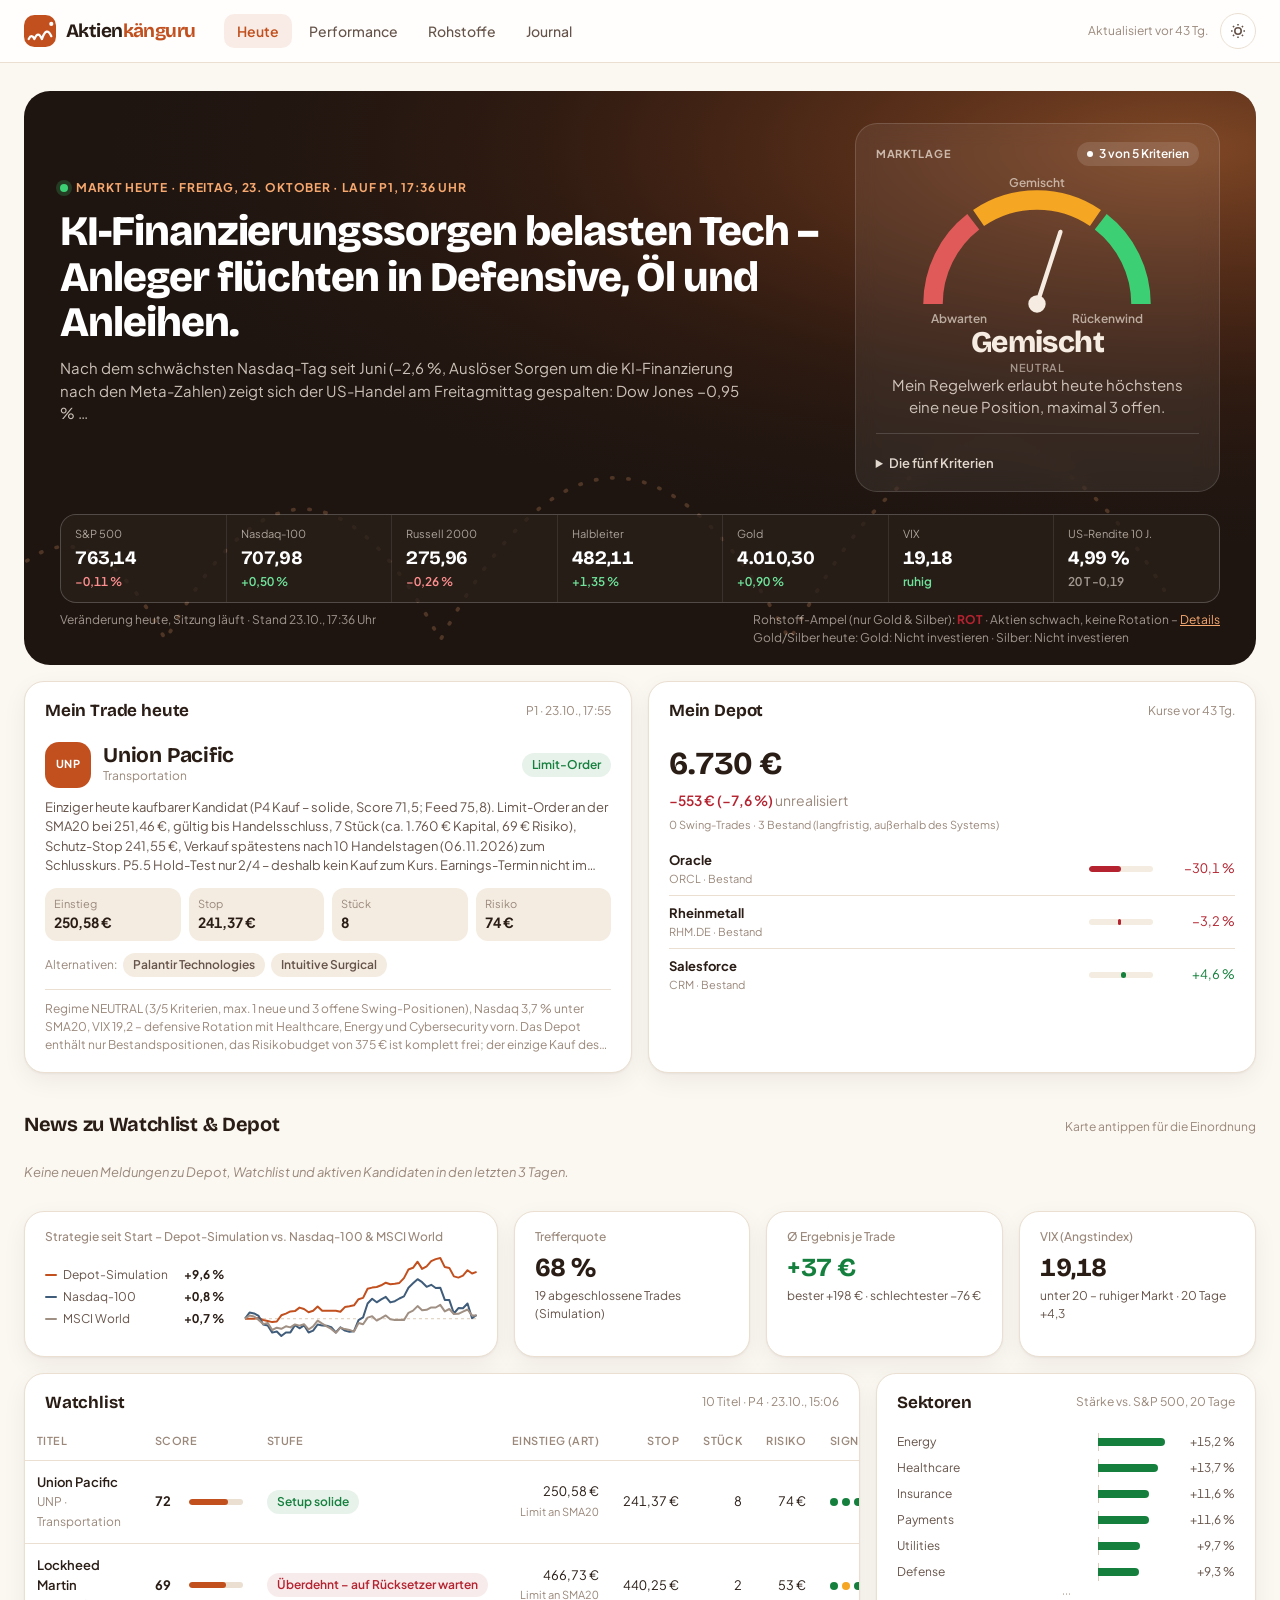
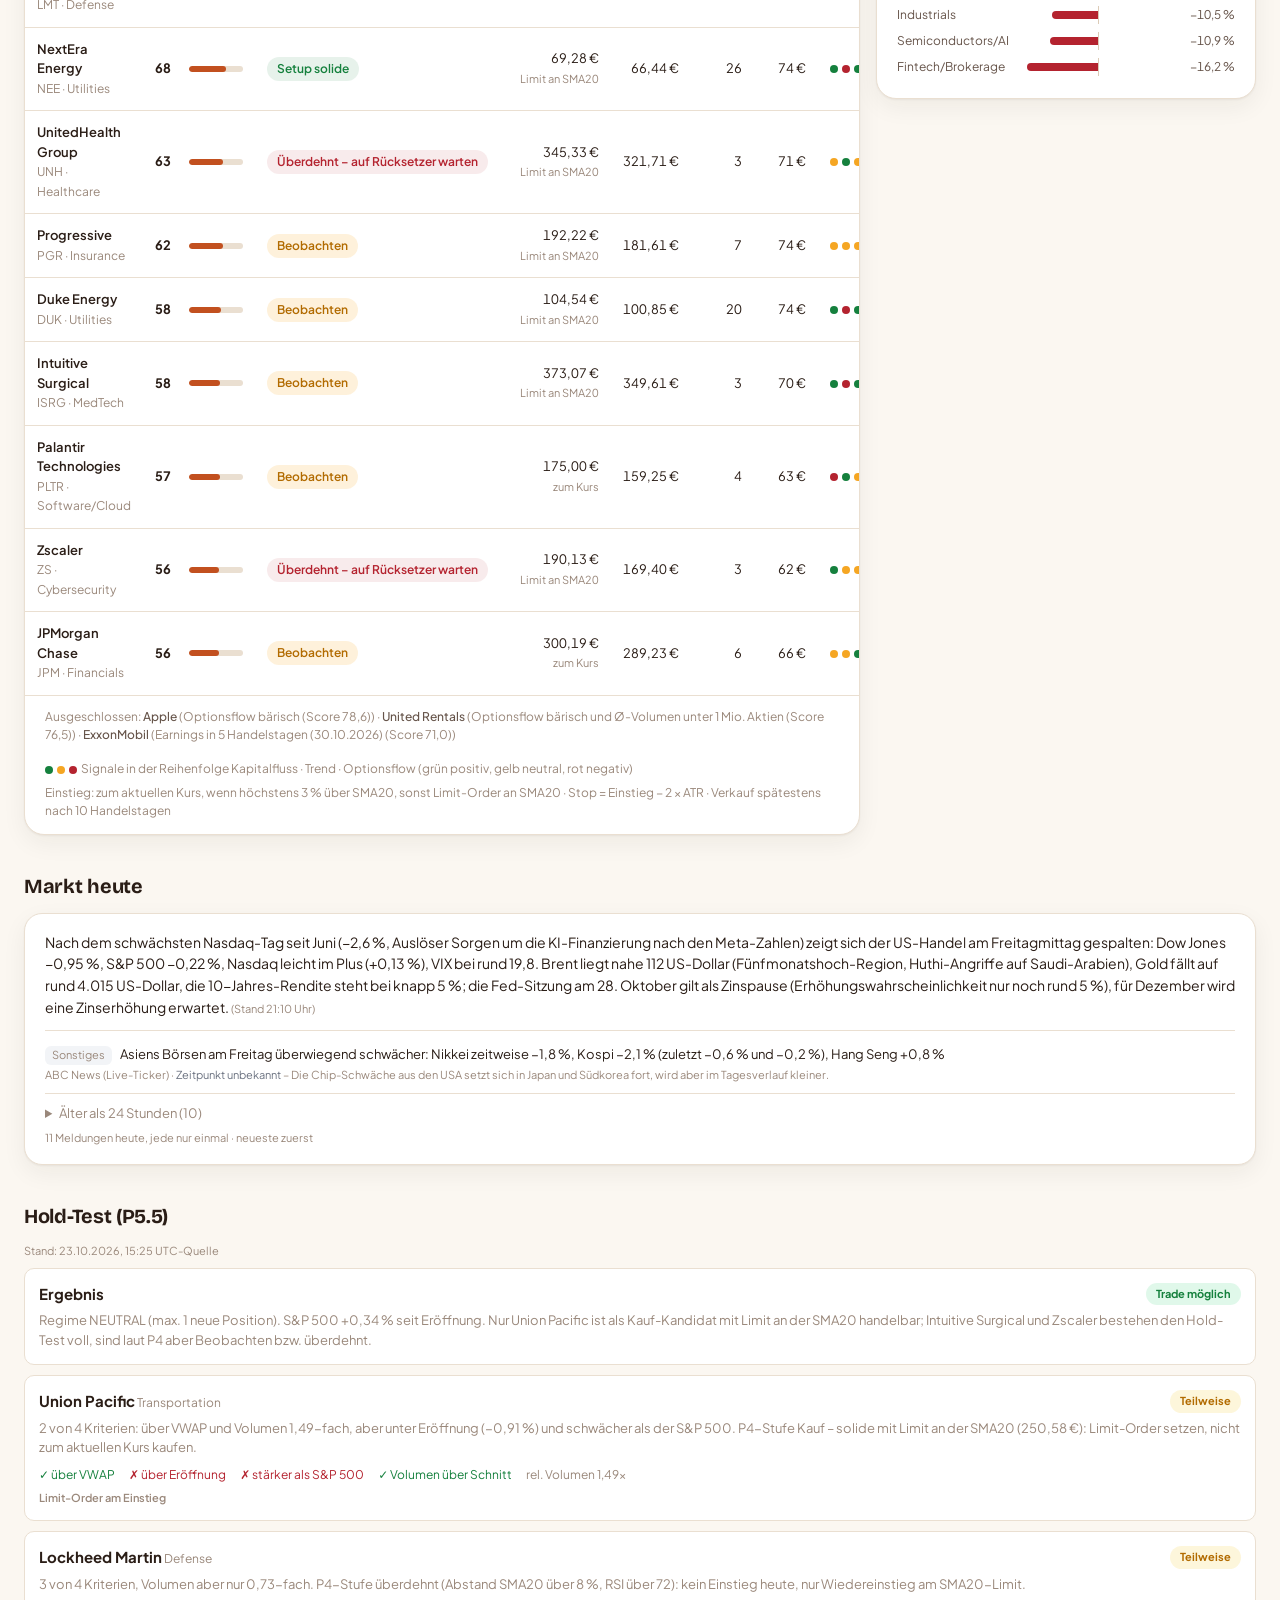
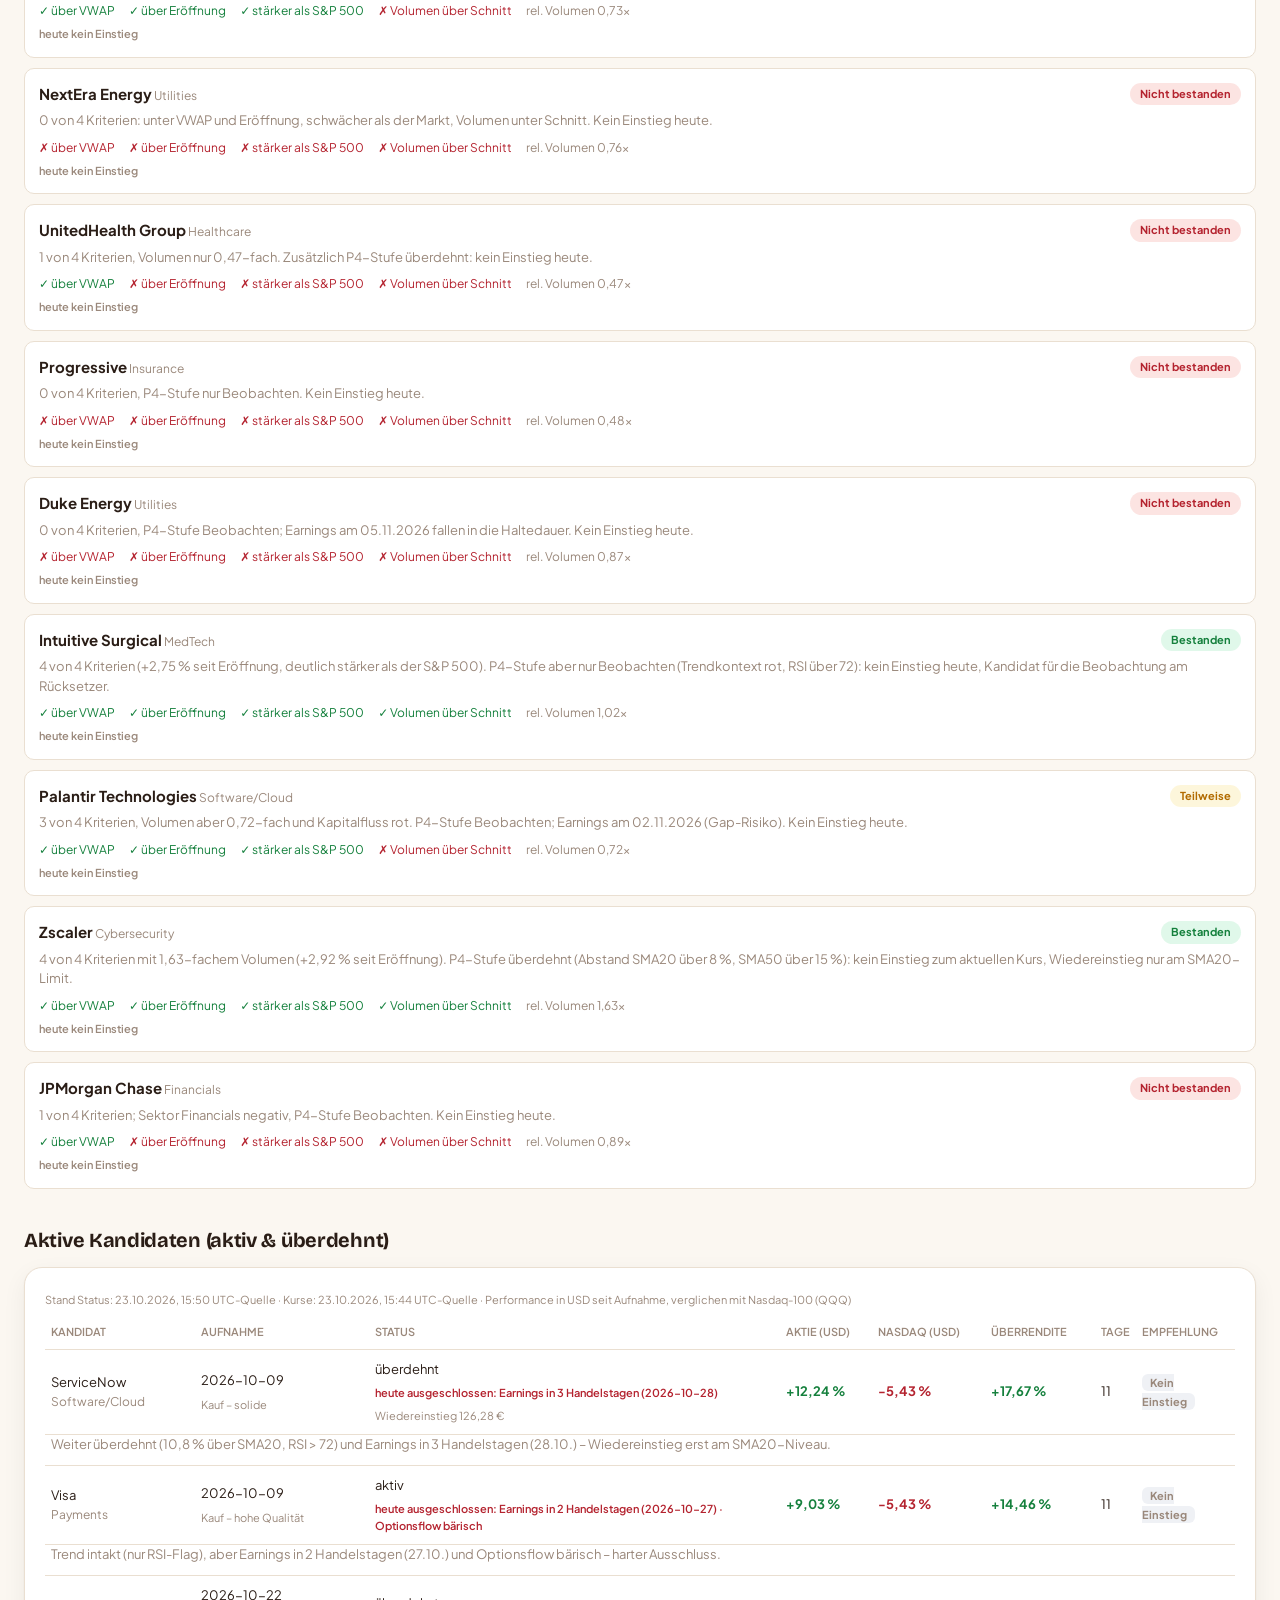
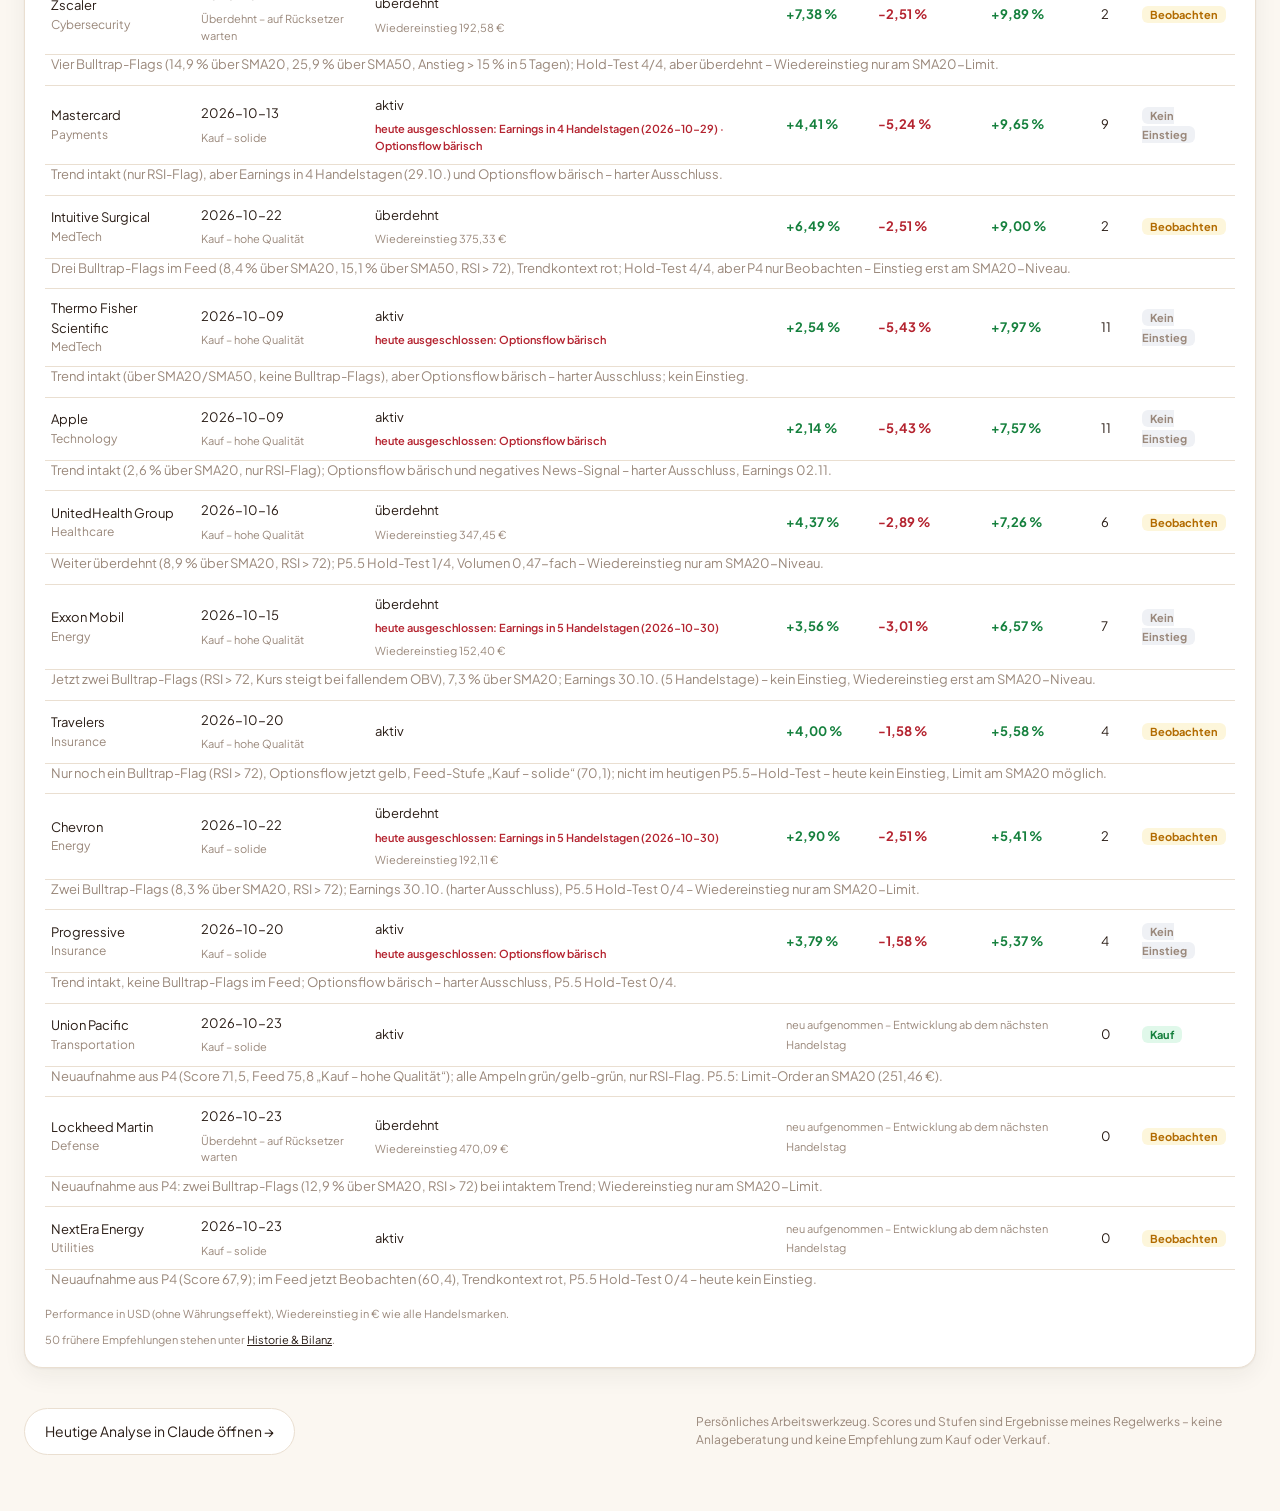
==== commit 3168c607: "Cockpit "Heute" im Hero-Stil: Kernaussage, Tacho, Rückenwind/Gegenwind (C19–C22) - Begrüßung und tec" ====
--- a/index.html
+++ b/index.html
@@ -356,6 +356,67 @@
   .wl-legende { padding: 0 20px 14px; font-size: 12px; color: var(--muted); display: flex; flex-wrap: wrap; gap: 6px 14px; align-items: center; }
   .wl-legende .wl-dots { vertical-align: -1px; margin-right: 4px; }
   .wl-art { display: inline-block; margin-top: 2px; font-size: 11px; color: var(--muted); }
+  /* ---- Hero „Markt heute“ (dunkel in beiden Farbmodi) ---- */
+  .ck-hero { position: relative; overflow: hidden; border-radius: 26px; margin-bottom: 16px; color: #f6ece2; }
+  .ck-hero-bg { position: absolute; inset: 0; width: 100%; height: 100%; }
+  .ck-hero > *:not(.ck-hero-bg) { position: relative; }
+  .ck-hero-in { display: grid; grid-template-columns: minmax(0, 1.35fr) minmax(0, .65fr); gap: 36px; padding: 32px 36px 22px; align-items: center; }
+  .ck-eyebrow { display: inline-flex; gap: 8px; align-items: center; font-size: 12px; font-weight: 700; letter-spacing: .06em; text-transform: uppercase; color: #f6a86f; }
+  .ck-eyebrow::before { content: ""; width: 8px; height: 8px; border-radius: 50%; background: #3ccf73; box-shadow: 0 0 0 4px rgba(60,207,115,.2); }
+  .ck-hero h1 { font-family: var(--head); font-weight: 800; font-size: clamp(28px, 3.3vw, 42px); line-height: 1.08; letter-spacing: -.025em; color: #fff; margin: 12px 0; }
+  .ck-hero p { color: rgba(246,236,226,.8); margin: 0 0 14px; font-size: 15px; max-width: 680px; }
+  .ck-notiz { border-left: 3px solid #f6a86f; padding: 4px 0 4px 14px; font-size: 14px; color: #fff; max-width: 620px; }
+  .ck-notiz small { display: block; color: rgba(246,236,226,.6); font-size: 12px; margin-top: 2px; }
+  .ck-lage { background: rgba(255,255,255,.07); border: 1px solid rgba(255,255,255,.14); border-radius: 22px; padding: 18px 20px; backdrop-filter: blur(10px); }
+  .ck-lage-kopf { display: flex; justify-content: space-between; align-items: center; font-size: 11px; font-weight: 700; letter-spacing: .08em; text-transform: uppercase; color: rgba(246,236,226,.7); }
+  .ck-lage-kopf .pill { background: rgba(255,255,255,.12); color: #fff; text-transform: none; letter-spacing: 0; }
+  .ck-tacho { width: 100%; max-width: 260px; display: block; margin: 8px auto 0; color: #f6ece2; }
+  .ck-tacho .t-l { font: 600 11px var(--body); fill: currentColor; opacity: .65; }
+  .ck-lage-titel { text-align: center; font-family: var(--head); font-size: 30px; font-weight: 800; letter-spacing: -.02em; line-height: 1.1; }
+  .ck-lage-titel small { display: block; font: 600 11px var(--body); letter-spacing: .06em; opacity: .55; margin-top: 2px; }
+  .ck-lage-text { text-align: center; font-size: 13px; color: rgba(246,236,226,.8); margin: 6px 0 10px; }
+  .ck-lage details { border-top: 1px solid rgba(255,255,255,.15); padding-top: 8px; }
+  .ck-lage summary { cursor: pointer; font-size: 13px; font-weight: 600; color: rgba(246,236,226,.9); }
+  .ck-lage .kliste { font-size: 12px; gap: 5px; margin-top: 8px; }
+  .ck-lage .kliste .ok { color: #6fe39a; } .ck-lage .kliste .no { color: #ff8f8f; } .ck-lage .kliste .na { color: rgba(246,236,226,.5); }
+  .ck-lage .timestamp { color: rgba(246,236,226,.55); }
+  .ck-ticker { display: grid; grid-template-columns: repeat(auto-fit, minmax(118px, 1fr)); gap: 1px; margin: 0 36px; background: rgba(255,255,255,.12); border: 1px solid rgba(255,255,255,.12); border-radius: 16px; overflow: hidden; }
+  .ck-ticker div { background: rgba(31,21,16,.72); padding: 11px 14px; display: grid; gap: 1px; }
+  .ck-ticker span { font-size: 11px; color: rgba(246,236,226,.65); }
+  .ck-ticker b { font-family: var(--head); font-size: 19px; letter-spacing: -.02em; color: #fff; }
+  .ck-ticker i { font-style: normal; font-size: 12px; font-weight: 600; }
+  .ck-ticker .up { color: #6fe39a; } .ck-ticker .down { color: #ff8f8f; } .ck-ticker .nb { color: rgba(246,236,226,.6); }
+  .ck-fuss { display: flex; flex-wrap: wrap; justify-content: space-between; gap: 6px 18px; padding: 8px 36px 18px; font-size: 12px; color: rgba(246,236,226,.6); }
+  .ck-fuss a { color: #f6a86f !important; }  /* Link aus der Rohstoff-Kurzzeile (inline eingefärbt) */
+  .ck-fuss b { color: #fff; }
+  .dhero.dhero-2 { grid-template-columns: minmax(0, 1fr) minmax(0, 1fr); }
+
+  /* ---- News als Rückenwind/Gegenwind-Karten ---- */
+  .ck-news { margin: 8px 0 16px; }
+  .ck-news-kopf { display: flex; justify-content: space-between; align-items: baseline; gap: 12px; flex-wrap: wrap; }
+  .ck-news-kopf h2 { margin: 20px 0 12px; }
+  .ck-news-kopf span { font-size: 12px; color: var(--muted); }
+  .ck-sig-grid { display: grid; grid-template-columns: minmax(0, 1fr) minmax(0, 1fr); gap: 16px; }
+  .ck-sig-spalte h3 { display: flex; align-items: center; gap: 8px; font-family: var(--head); font-size: 17px; margin: 0 0 10px; }
+  .ck-sig-spalte h3 i { width: 10px; height: 10px; border-radius: 50%; }
+  .ck-sig-spalte h3 small { font: 500 12px var(--body); color: var(--muted); }
+  .ck-sig { background: var(--foam); border: 1px solid var(--line); border-left: 4px solid var(--good); border-radius: 14px; padding: 12px 14px; margin-bottom: 10px; cursor: pointer; box-shadow: var(--shadow); }
+  .ck-sig.neg { border-left-color: var(--bad); }
+  .ck-sig.neu { border-left-color: var(--line-strong); }
+  .ck-sig:focus-visible { outline: 2px solid var(--brand); outline-offset: 2px; }
+  .ck-sig .kopf { display: flex; justify-content: space-between; gap: 10px; align-items: baseline; }
+  .ck-sig .firma { font-weight: 700; font-size: 14px; }
+  .ck-sig .wann { font-size: 11px; color: var(--muted); white-space: nowrap; }
+  .ck-sig .titel { font-size: 13px; color: var(--ink-2); margin: 3px 0 8px; display: -webkit-box; -webkit-line-clamp: 2; -webkit-box-orient: vertical; overflow: hidden; }
+  .ck-sig.offen .titel { -webkit-line-clamp: unset; display: block; }
+  .ck-sig .chips { display: flex; gap: 6px; flex-wrap: wrap; }
+  .ck-sig .chips span { font-size: 11px; padding: 1px 8px; border-radius: 999px; background: var(--shell); color: var(--ink-2); font-weight: 600; }
+  .ck-sig .chips span.stark { background: var(--brand-soft); color: var(--brand); }
+  .ck-sig .bewertung { display: none; margin-top: 10px; padding-top: 10px; border-top: 1px solid var(--line); font-size: 13px; color: var(--ink); }
+  .ck-sig.offen .bewertung { display: block; }
+  .ck-sig .bewertung a { color: var(--brand); }
+  .ck-sig-neutral { margin-top: 4px; }
+  .ck-sig-neutral summary { cursor: pointer; font-size: 13px; color: var(--muted); margin-bottom: 10px; }
   .dgrid2 { display: grid; grid-template-columns: minmax(0, 1fr) minmax(0, 1fr); gap: 16px; }
 
   @media (max-width: 1100px) {
@@ -365,7 +426,15 @@
     .dkpis > :first-child { grid-column: 1 / -1; }
     .dmain, .dgrid2 { grid-template-columns: minmax(0, 1fr); }
   }
+  @media (max-width: 960px) {
+    .ck-hero-in { grid-template-columns: minmax(0, 1fr); gap: 22px; }
+    .ck-sig-grid { grid-template-columns: minmax(0, 1fr); }
+  }
   @media (max-width: 720px) {
+    .ck-hero-in { padding: 22px 18px 16px; }
+    .ck-ticker { margin: 0 18px; grid-template-columns: repeat(2, minmax(0, 1fr)); }
+    .ck-fuss { padding: 8px 18px 16px; }
+    .dhero.dhero-2 { grid-template-columns: minmax(0, 1fr); }
     .topbar-in { padding: 0 12px; gap: 10px; }
     .stamp, .mark b, .icon-btn { display: none; }
     .tabs { gap: 0; }
@@ -400,15 +469,33 @@
 
 <div class="wrap">
   <div class="tab-panel" id="panel-heute" role="tabpanel" aria-labelledby="tab-heute">
-  <div class="dgreet">
-    <div><h1 id="dHello">Hallo</h1><p id="dKurz"></p></div>
-    <div class="dnote" id="dNote" hidden></div>
-  </div>
-
-  <section class="dhero">
-    <div class="dcard"><div class="dcard-h"><h3>Marktlage</h3><span class="meta" id="dRegimeMeta"></span></div><div class="dcard-b" id="dRegime"><div class="placeholder">Lade Marktlage …</div></div><div id="rMini" class="dmini"></div></div>
+  <section class="ck-hero" aria-label="Markt heute">
+    <svg class="ck-hero-bg" viewBox="0 0 1240 460" preserveAspectRatio="xMidYMid slice" aria-hidden="true">
+      <defs><radialGradient id="ckGlow" cx="85%" cy="10%" r="70%"><stop offset="0" stop-color="#e07a3c" stop-opacity=".5"/><stop offset=".6" stop-color="#c2501f" stop-opacity=".1"/><stop offset="1" stop-color="#2a1d16" stop-opacity="0"/></radialGradient></defs>
+      <rect width="1240" height="460" fill="#1f1510"/><rect width="1240" height="460" fill="url(#ckGlow)"/>
+      <path d="M-20 440 q50 -90 100 0 q80 -150 160 0 q110 -210 220 0 q140 -260 280 0 q150 -290 300 -40" fill="none" stroke="#f6a86f" stroke-opacity=".22" stroke-width="3" stroke-linecap="round" stroke-dasharray="1 12"/>
+    </svg>
+    <div class="ck-hero-in">
+      <div class="ck-text">
+        <div class="ck-eyebrow" id="dDatum">Markt heute</div>
+        <h1 id="dKern">Lade Marktlage …</h1>
+        <p id="dLageSatz"></p>
+        <div class="ck-notiz" id="dNote" hidden></div>
+      </div>
+      <div class="ck-lage" id="dRegime"></div>
+    </div>
+    <div class="ck-ticker" id="dTicker"></div>
+    <div class="ck-fuss"><span id="dTickerStand"></span><span id="rMini"></span></div>
+  </section>
+
+  <section class="dhero dhero-2">
     <div class="dcard"><div class="dcard-h"><h3>Mein Trade heute</h3><span class="meta" id="dPickMeta"></span></div><div class="dcard-b" id="dPick"><div class="placeholder">Noch keine Daten – wird nach dem nächsten P1-Lauf befüllt.</div></div></div>
     <div class="dcard"><div class="dcard-h"><h3>Mein Depot</h3><span class="meta" id="dDepotMeta"></span></div><div class="dcard-b" id="dDepot"><div class="placeholder">Noch keine offenen Positionen.</div></div></div>
+  </section>
+
+  <section class="ck-news">
+    <div class="ck-news-kopf"><h2>News zu Watchlist &amp; Depot</h2><span>Karte antippen für die Einordnung</span></div>
+    <div id="newsSignale"><div class="placeholder">Noch keine News-Signale.</div></div>
   </section>
 
   <section class="dkpis">
@@ -431,15 +518,12 @@
       <div class="wl-legende"><span><span class="wl-dots"><i class="gruen"></i><i class="gelb"></i><i class="rot"></i></span>Signale in der Reihenfolge Kapitalfluss · Trend · Optionsflow (grün positiv, gelb neutral, rot negativ)</span><span>Einstieg: zum aktuellen Kurs, wenn höchstens 3 % über SMA20, sonst Limit-Order an SMA20 · Stop = Einstieg − 2 × ATR · Verkauf spätestens nach 10 Handelstagen</span></div>
     </div>
     <aside class="dside">
-      <div class="dcard"><div class="dcard-h"><h3>Märkte</h3><span class="meta" id="dIdxMeta"></span></div><div class="dcard-b" id="dIdx"></div></div>
       <div class="dcard"><div class="dcard-h"><h3>Sektoren</h3><span class="meta">Stärke vs. S&amp;P 500, 20 Tage</span></div><div class="dcard-b" id="dSectors"></div></div>
     </aside>
   </section>
 
-  <div class="dgrid2">
-    <div><h2>Markt heute</h2><div id="newsToday" class="card"><div class="placeholder">Noch keine Daten – wird im Laufe des Tages befüllt.</div></div></div>
-    <div><h2>News zu Watchlist &amp; Depot</h2><div id="newsSignale" class="card"><div class="placeholder">Noch keine News-Signale.</div></div></div>
-  </div>
+  <h2>Markt heute</h2>
+  <div id="newsToday" class="card"><div class="placeholder">Noch keine Daten – wird im Laufe des Tages befüllt.</div></div>
 
   <h2>Hold-Test (P5.5)</h2>
   <div id="p55candidates"><div class="placeholder">Noch keine Daten – wird nach dem nächsten P5.5-Lauf befüllt.</div></div>
@@ -643,21 +727,35 @@
   return '<span class="news-badge ' + cls + '" title="' + tip + '">' + txt + '</span>';
 }
 
-function renderNewsSignale(data, relevant) {
+// News zu Watchlist & Depot als Karten: Rückenwind (positiv) und Gegenwind (negativ), neutrale eingeklappt.
+// Ein Klick auf die Karte zeigt die Einordnung und die Quelle.
+function renderNewsSignale(data, relevant, portfolio) {
   const el = document.getElementById("newsSignale");
   if (!data || !(data.signale || []).length) return;
   const grenze = Date.now() - 3 * 864e5;
   const FIRMA = ["Gewinnwarnung", "Verfahren", "Bilanz", "Übernahme", "Earnings", "Analyst", "Auftrag/Produkt", "Management", "Sektor"];
   const zeitVon = (s) => { const z = pubZeit(s.published_at || s.datum); return z ? z.d.getTime() : 0; };
   const list = data.signale.filter((s) => FIRMA.includes(s.kategorie) && zeitVon(s) >= grenze && (!relevant || !relevant.size || relevant.has(s.ticker)))
-    .sort((a, b) => zeitVon(b) - zeitVon(a)).slice(0, 12);
+    .sort((a, b) => zeitVon(b) - zeitVon(a));
   if (!list.length) { el.innerHTML = '<div class="placeholder">Keine neuen Meldungen zu Depot, Watchlist und aktiven Kandidaten in den letzten 3 Tagen.</div>'; return; }
-  el.innerHTML = list.map((s) => {
-    const cls = s.einschaetzung === "positiv" ? "news-pos" : s.einschaetzung === "negativ" ? "news-neg" : "news-neu";
-    const titel = s.url ? '<a href="' + s.url + '" target="_blank" rel="noopener">' + (s.titel || "") + '</a>' : (s.titel || "");
-    return '<div class="headline"><span class="news-badge ' + cls + '" style="margin:0 8px 0 0;">' + (s.einschaetzung || "neutral") + (s.gewicht ? " · " + s.gewicht : "") + '</span><b>' + (s.name || s.ticker) + '</b> – ' + titel +
-      '<div class="src">' + [s.kategorie, s.quelle, pubInfo({ published_at: s.published_at })].filter(Boolean).join(" · ") + (s.kurz ? " – " + s.kurz : "") + '</div></div>';
-  }).join("") + '<div class="timestamp">Signale der Nachrichten-Aufgaben zu Depot, Watchlist und aktiven Kandidaten, letzte 3 Tage. Daraus rechnet der Feed die News-Korrektur am Score (max. ±10). Stand: ' + fmtTime(data.generated_at_utc) + '</div>';
+  const imDepot = new Set(((portfolio && portfolio.positions) || []).map((p) => p.ticker));
+  const karte = (s) => '<div class="ck-sig ' + (s.einschaetzung === "negativ" ? "neg" : s.einschaetzung === "positiv" ? "" : "neu") + '" tabindex="0" role="button" aria-expanded="false">' +
+    '<div class="kopf"><span class="firma">' + dEsc(s.name || s.ticker) + '</span><span class="wann">' + pubInfo({ published_at: s.published_at || s.datum }) + "</span></div>" +
+    '<div class="titel">' + dEsc(s.titel) + "</div>" +
+    '<div class="chips"><span' + (imDepot.has(s.ticker) ? ' class="stark">Im Depot' : ">Watchlist") + "</span><span>" + dEsc(s.kategorie) + "</span>" +
+    (s.gewicht === "hoch" || s.gewicht === "mittel" ? '<span class="stark">Gewicht ' + dEsc(s.gewicht) + "</span>" : "") + "</div>" +
+    '<div class="bewertung">' + dEsc(s.kurz || "") + (s.url ? ' <a href="' + dEsc(s.url) + '" target="_blank" rel="noopener">' + dEsc(s.quelle || "Quelle") + " →</a>" : "") + "</div></div>";
+  const pos = list.filter((s) => s.einschaetzung === "positiv"), neg = list.filter((s) => s.einschaetzung === "negativ"), neu = list.filter((s) => s.einschaetzung !== "positiv" && s.einschaetzung !== "negativ");
+  const spalte = (titel, farbe, l) => '<div class="ck-sig-spalte"><h3><i style="background:' + farbe + '"></i>' + titel + " <small>" + l.length + "</small></h3>" +
+    (l.length ? l.slice(0, 5).map(karte).join("") + (l.length > 5 ? '<details class="ck-sig-neutral"><summary>' + (l.length - 5) + " weitere</summary>" + l.slice(5).map(karte).join("") + "</details>" : "") : '<div class="placeholder">Keine.</div>') + "</div>";
+  el.innerHTML = '<div class="ck-sig-grid">' + spalte("Rückenwind", "var(--good)", pos) + spalte("Gegenwind", "var(--bad)", neg) + "</div>" +
+    (neu.length ? '<details class="ck-sig-neutral"><summary>Neutrale Meldungen (' + neu.length + ")</summary>" + neu.map(karte).join("") + "</details>" : "") +
+    '<div class="timestamp">Meldungen der letzten 3 Tage zu Depot, Watchlist und aktiven Kandidaten. Daraus rechnet der Feed die News-Korrektur am Score (max. ±10). Stand: ' + fmtTime(data.generated_at_utc) + "</div>";
+  el.querySelectorAll(".ck-sig").forEach((k) => {
+    const umschalten = (e) => { if (e.target.closest("a")) return; k.classList.toggle("offen"); k.setAttribute("aria-expanded", k.classList.contains("offen")); };
+    k.addEventListener("click", umschalten);
+    k.addEventListener("keydown", (e) => { if (e.key === "Enter" || e.key === " ") { e.preventDefault(); umschalten(e); } });
+  });
 }
 
 
@@ -1465,7 +1563,7 @@
   ]);
   const feed = latestFeed([p4, p5, p55, p1]);
   FEED = feed; P4C = candidates;
-  renderHeute({ feed, barometer, top3, candidates, portfolio, performance, notiz });
+  renderHeute({ feed, barometer, top3, candidates, portfolio, performance, notiz, news: newsToday });
   renderP55Candidates(p55Candidates);
   renderCandidateTracking(candidateTracking);
   renderHistorie(candidateTracking);
@@ -1477,7 +1575,7 @@
     ...((candidates && candidates.candidates) || []).map((c) => c.ticker),
     ...((candidateTracking && candidateTracking.kandidaten) || []).filter((k) => isOpenStatus(k.status)).map((k) => k.ticker),
   ]);
-  renderNewsSignale(newsSignale, relevant);
+  renderNewsSignale(newsSignale, relevant, portfolio);
   renderJournal(journal, feed);
   renderRohstoffe(rohstoffe, rohMeldungen, newsToday, candidates);
 }
@@ -1516,23 +1614,71 @@
 const dStufe = (st) => D_STUFE[st] || st || "–";
 const dStufeTon = (st) => (/^Kauf/.test(st || "") ? "good" : /^Beobachten/.test(st || "") ? "warn" : /^Überdehnt|^Ausgeschlossen/.test(st || "") ? "bad" : "neutral");
 
-function dRegime(feed, barometer) {
+// Deutsche Kurznamen der Sektoren für die automatische Kernaussage
+const D_SEKTOR = { Energy: "Energie", Healthcare: "Gesundheit", Insurance: "Versicherer", Payments: "Zahlungsdienste", Utilities: "Versorger",
+  Defense: "Rüstung", Industrials: "Industrie", "Semiconductors/AI": "Halbleiter", "Fintech/Brokerage": "Fintech", "Software/Cloud": "Software",
+  Technology: "Technologie", Cybersecurity: "Cybersecurity", MedTech: "Medizintechnik", Financials: "Banken", Materials: "Rohstoffwerte",
+  Transportation: "Transport", "Consumer Discretionary": "Konsum", "Industrials/Infrastructure": "Infrastruktur", Edelmetalle: "Edelmetalle" };
+
+// Kernaussage: Feld "kernaussage" der Nachrichten-Aufgabe, sonst aus Marktlage und Sektoren
+function dKernaussage(feed, news) {
+  if (news && news.kernaussage && news.date === dIsoTag(feed.generated_at_utc)) return news.kernaussage;
+  const S = Object.entries(feed.sectors || {}).sort((a, b) => (b[1].rs_20d_vs_spy || 0) - (a[1].rs_20d_vs_spy || 0));
+  if (!S.length) return "Markt heute";
+  const de = (n) => D_SEKTOR[n] || n;
+  const auftakt = { "RISK-ON": "Der Markt trägt", NEUTRAL: "Gespaltener Markt", "RISK-OFF": "Rauer Markt" }[feed.regime.status] || "Markt heute";
+  return auftakt + ": " + S.slice(0, 2).map(([n]) => de(n)).join(" und ") + " vorn, " + de(S[S.length - 1][0]) + " unter Druck.";
+}
+function dErsterSatz(t) {
+  t = String(t || "");
+  const m = t.match(/^(.{40,230}?[.!?])(\s|$)/);
+  if (m) return m[1];
+  const kurz = t.slice(0, 190), schnitt = Math.max(kurz.lastIndexOf(", "), kurz.lastIndexOf(" – "), kurz.lastIndexOf("; "));
+  return (schnitt > 80 ? kurz.slice(0, schnitt) : kurz.slice(0, kurz.lastIndexOf(" "))) + " …";
+}
+
+// Halbkreis-Tacho von „Abwarten“ bis „Rückenwind“; Zeiger = erfüllte Kriterien
+function dTacho(r) {
+  const n = (r.kriterien || []).length || 5;
+  const w = r.status === "RISK-OFF" && r.kriterien_erfuellt > 1 ? 0.6 : r.kriterien_erfuellt;  // Override (z. B. VIX > 30) zeigt „Abwarten“
+  const cx = 120, cy = 120, R = 96, wink = (v) => Math.PI * (1 - v / n);
+  const pt = (v, rad) => [cx + rad * Math.cos(wink(v)), cy - rad * Math.sin(wink(v))];
+  const bogen = (a, b, col) => { const [x1, y1] = pt(a, R), [x2, y2] = pt(b, R); return '<path d="M' + x1 + " " + y1 + " A" + R + " " + R + " 0 0 1 " + x2 + " " + y2 + '" stroke="' + col + '" stroke-width="18" fill="none"/>'; };
+  const [nx, ny] = pt(w, R - 26);
+  return '<svg viewBox="0 0 240 140" class="ck-tacho" aria-hidden="true">' + bogen(0, 1.45, "#e05a5a") + bogen(1.55, 3.45, "#f5a623") + bogen(3.55, n, "#3ccf73") +
+    '<line x1="' + cx + '" y1="' + cy + '" x2="' + nx + '" y2="' + ny + '" stroke="currentColor" stroke-width="4" stroke-linecap="round"/><circle cx="' + cx + '" cy="' + cy + '" r="8" fill="currentColor"/>' +
+    '<text x="22" y="138" class="t-l">Abwarten</text><text x="120" y="12" class="t-l" text-anchor="middle">Gemischt</text><text x="218" y="138" class="t-l" text-anchor="end">Rückenwind</text></svg>';
+}
+
+function dHero(feed, news) {
   const r = feed && feed.regime;
-  if (!r) { dEl("dRegime").innerHTML = '<div class="placeholder">Keine Feed-Daten verfügbar.</div>'; return; }
-  const [titel, ton] = D_LAGE[r.status] || [r.status, "neutral"];
+  if (!r) { dEl("dKern").textContent = "Keine Feed-Daten verfügbar."; return; }
+  const [titel] = D_LAGE[r.status] || [r.status];
   const k = r.kriterien || [];
-  dEl("dRegimeMeta").textContent = "Lauf " + (LAUF_NAMEN[feed.run] || feed.run || "") + " · " + dWann(feed.generated_at_utc);
-  dEl("dRegime").innerHTML =
-    '<div class="dstatus"><b>' + dEsc(titel) + '</b><span class="pill neutral">' + dEsc(r.status) + '</span><span class="pill ' + ton + '"><span class="d"></span>' + r.kriterien_erfuellt + "/" + k.length + " Kriterien</span></div>" +
-    '<div class="dmeter">' + k.map((c) => '<i class="' + (c.erfuellt ? "on" : "") + '"></i>').join("") + "</div>" +
-    '<div class="kliste">' + k.map((c) => kritZeile(c.erfuellt, hauptKritText(c))).join("") + "</div>" +
-    '<div class="dlimits"><div class="dlimit"><b>' + (r.max_neue_positionen ?? "–") + '</b><span>neue Position' + (r.max_neue_positionen === 1 ? "" : "en") + ' heute</span></div>' +
-    '<div class="dlimit"><b>' + (r.max_offene_positionen ?? "–") + '</b><span>max. offen</span></div></div>' +
+  dEl("dDatum").textContent = "Markt heute · " + new Date(feed.generated_at_utc).toLocaleDateString("de-DE", { timeZone: "Europe/Berlin", weekday: "long", day: "numeric", month: "long" }) +
+    " · Lauf " + (LAUF_NAMEN[feed.run] || feed.run || "") + ", " + new Date(feed.generated_at_utc).toLocaleTimeString("de-DE", { timeZone: "Europe/Berlin", hour: "2-digit", minute: "2-digit" }) + " Uhr";
+  dEl("dKern").textContent = dKernaussage(feed, news);
+  dEl("dLageSatz").textContent = news && news.lage && news.date === dIsoTag(feed.generated_at_utc) ? dErsterSatz(news.lage) : (r.kurztext || "");
+  const neu = r.max_neue_positionen, offen = r.max_offene_positionen;
+  const regel = neu === 0 ? "Nach meinen Regeln heute keine neuen Käufe." : "Mein Regelwerk erlaubt heute " + (neu === 1 ? "höchstens eine neue Position" : "bis zu " + neu + " neue Positionen") + (offen != null ? ", maximal " + offen + " offen." : ".");
+  dEl("dRegime").setAttribute("aria-label", "Marktlage " + titel + ", " + r.kriterien_erfuellt + " von " + k.length + " Kriterien erfüllt");
+  dEl("dRegime").innerHTML = '<div class="ck-lage-kopf"><span>Marktlage</span><span class="pill"><span class="d"></span>' + r.kriterien_erfuellt + " von " + k.length + " Kriterien</span></div>" +
+    dTacho(r) + '<div class="ck-lage-titel">' + dEsc(titel) + "<small>" + dEsc(r.status) + "</small></div>" +
+    '<p class="ck-lage-text">' + regel + "</p>" +
+    '<details><summary>Die fünf Kriterien</summary><div class="kliste">' + k.map((c) => kritZeile(c.erfuellt, hauptKritText(c))).join("") + "</div>" +
     (r.override ? '<div class="timestamp">' + dEsc(r.override) + "</div>" : "") +
-    (r.hinweise || []).map((h) => '<div class="timestamp">' + dEsc(h) + "</div>").join("");
-  // Claudes Kurzkommentar nur, wenn er zum selben Stand gehört wie der Feed
-  const passt = barometer && barometer.status === r.status && barometer.generated_at_utc && new Date(barometer.generated_at_utc) >= new Date(feed.generated_at_utc);
-  dEl("dKurz").textContent = passt ? (barometer.kurzbegruendung || barometer.begruendung || "") : (r.kurztext || "");
+    (r.hinweise || []).map((h) => '<div class="timestamp">' + dEsc(h) + "</div>").join("") + "</details>";
+  // Kennzahlen-Leiste
+  const I = feed.indices || {}, vix = feed.macro && feed.macro.vix, tnx = feed.macro && feed.macro.us10y;
+  const gold = feed.rohstoffe && feed.rohstoffe.werte && feed.rohstoffe.werte.GOLD;
+  const laufend = Object.values(I).some((v) => v && v.partial_last_bar);
+  const zelle = (name, wert, sub, cls) => "<div><span>" + name + '</span><b class="num">' + wert + '</b><i class="num ' + cls + '">' + sub + "</i></div>";
+  const idx = (key, name) => (I[key] && I[key].close != null ? zelle(name, dNum(I[key].close, 2), dPct(I[key].chg_1d_pct, 2), dCls(I[key].chg_1d_pct)) : "");
+  dEl("dTicker").innerHTML = idx("SP500", "S&amp;P 500") + idx("NASDAQ_COMPOSITE", "Nasdaq-100") + idx("RUSSELL2000", "Russell 2000") + idx("SOX_PROXY", "Halbleiter") +
+    (gold && gold.close != null ? zelle("Gold", dNum(gold.close, 2), dPct(gold.tagesbewegung_pct, 2), dCls(gold.tagesbewegung_pct)) : "") +
+    (vix && vix.close != null ? zelle("VIX", dNum(vix.close, 2), vix.close < 20 ? "ruhig" : "nervös", vix.close < 20 ? "up" : "down") : "") +
+    (tnx && tnx.close != null ? zelle("US-Rendite 10 J.", dNum(tnx.close, 2) + " %", "20 T " + (tnx.chg_20d_abs > 0 ? "+" : "") + dNum(tnx.chg_20d_abs, 2), "nb") : "");
+  dEl("dTickerStand").textContent = (laufend ? "Veränderung heute, Sitzung läuft" : "Veränderung zum Vortag") + " · Stand " + dWann(feed.generated_at_utc) + " Uhr";
 }
 
 function dPick(top, cands, feed) {
@@ -1636,18 +1782,6 @@
   dStandHinweis(dEl("dCands").closest(".dcard"), c.generated_at_utc, "P4");
 }
 
-function dIndizes(feed) {
-  const I = (feed && feed.indices) || {};
-  // Ab P5 enthält die letzte Tageskerze die laufende US-Sitzung: Veränderung = heute bis jetzt
-  const laufend = Object.values(I).some((v) => v && v.partial_last_bar);
-  dEl("dIdxMeta").textContent = feed ? (laufend ? "Veränderung heute, Stand " + dWann(feed.generated_at_utc) + " (Sitzung läuft)" : "Veränderung zum Vortag, Schlusskurse") : "";
-  const zeilen = [["SP500", "S&amp;P 500", "SPY"], ["NASDAQ_COMPOSITE", "Nasdaq-100", "QQQ"], ["RUSSELL2000", "Russell 2000", "IWM"], ["SOX_PROXY", "Halbleiter", "SOXX"]];
-  let h = zeilen.filter(([k]) => I[k]).map(([k, n, t]) =>
-    '<div class="didx"><div><b style="font-weight:500">' + n + "</b><small>" + t + " · RSI " + dNum(I[k].rsi14, 0) + '</small></div><div class="num">' + dNum(I[k].close, 2) + '</div><div class="num r ' + dCls(I[k].chg_1d_pct) + '">' + dPct(I[k].chg_1d_pct, 2) + "</div></div>").join("");
-  const t = feed && feed.macro && feed.macro.us10y;
-  if (t && t.close != null) h += '<div class="didx"><div><b style="font-weight:500">US-Rendite 10 J.</b><small>20 Tage ' + (t.chg_20d_abs > 0 ? "+" : "") + dNum(t.chg_20d_abs, 2) + ' Pkt.</small></div><div class="num">' + dNum(t.close, 2) + " %</div><div></div></div>";
-  dEl("dIdx").innerHTML = h || '<div class="placeholder">Keine Daten.</div>';
-}
 
 function dSektoren(feed) {
   // Sortiert nach dem angezeigten Wert (relative Stärke 20 Tage); der Gesamtrang steht im Tooltip
@@ -1665,21 +1799,18 @@
 function dNotiz(notiz) {
   const box = dEl("dNote");
   if (!notiz || !notiz.text) { box.hidden = true; return; }
-  box.innerHTML = '<span class="l">Meine Notiz</span><p>' + dEsc(notiz.text) + '</p><span class="s">' + dWann(notiz.updated_at_utc || notiz.generated_at_utc) + "</span>";
+  box.innerHTML = dEsc(notiz.text) + "<small>Meine Notiz · " + dWann(notiz.updated_at_utc || notiz.generated_at_utc) + "</small>";
   box.hidden = false;
 }
 
 function renderHeute(d) {
-  const h = Number(new Date().toLocaleString("de-DE", { timeZone: "Europe/Berlin", hour: "2-digit", hour12: false }));
-  dEl("dHello").textContent = (h < 11 ? "Guten Morgen" : h < 18 ? "Guten Tag" : "Guten Abend") + ", Patrick";
   dEl("dStamp").textContent = d.feed ? "Aktualisiert " + dVor(d.feed.generated_at_utc) : "";
-  dRegime(d.feed, d.barometer);
+  dHero(d.feed, d.news);
   dPick(d.top3, d.candidates, d.feed);
   dDepot(d.portfolio);
   dPerf(d.performance);
   dKpis(d.performance, d.feed);
   dWatchlist(d.candidates, d.portfolio);
-  dIndizes(d.feed);
   dSektoren(d.feed);
   dNotiz(d.notiz);
 }
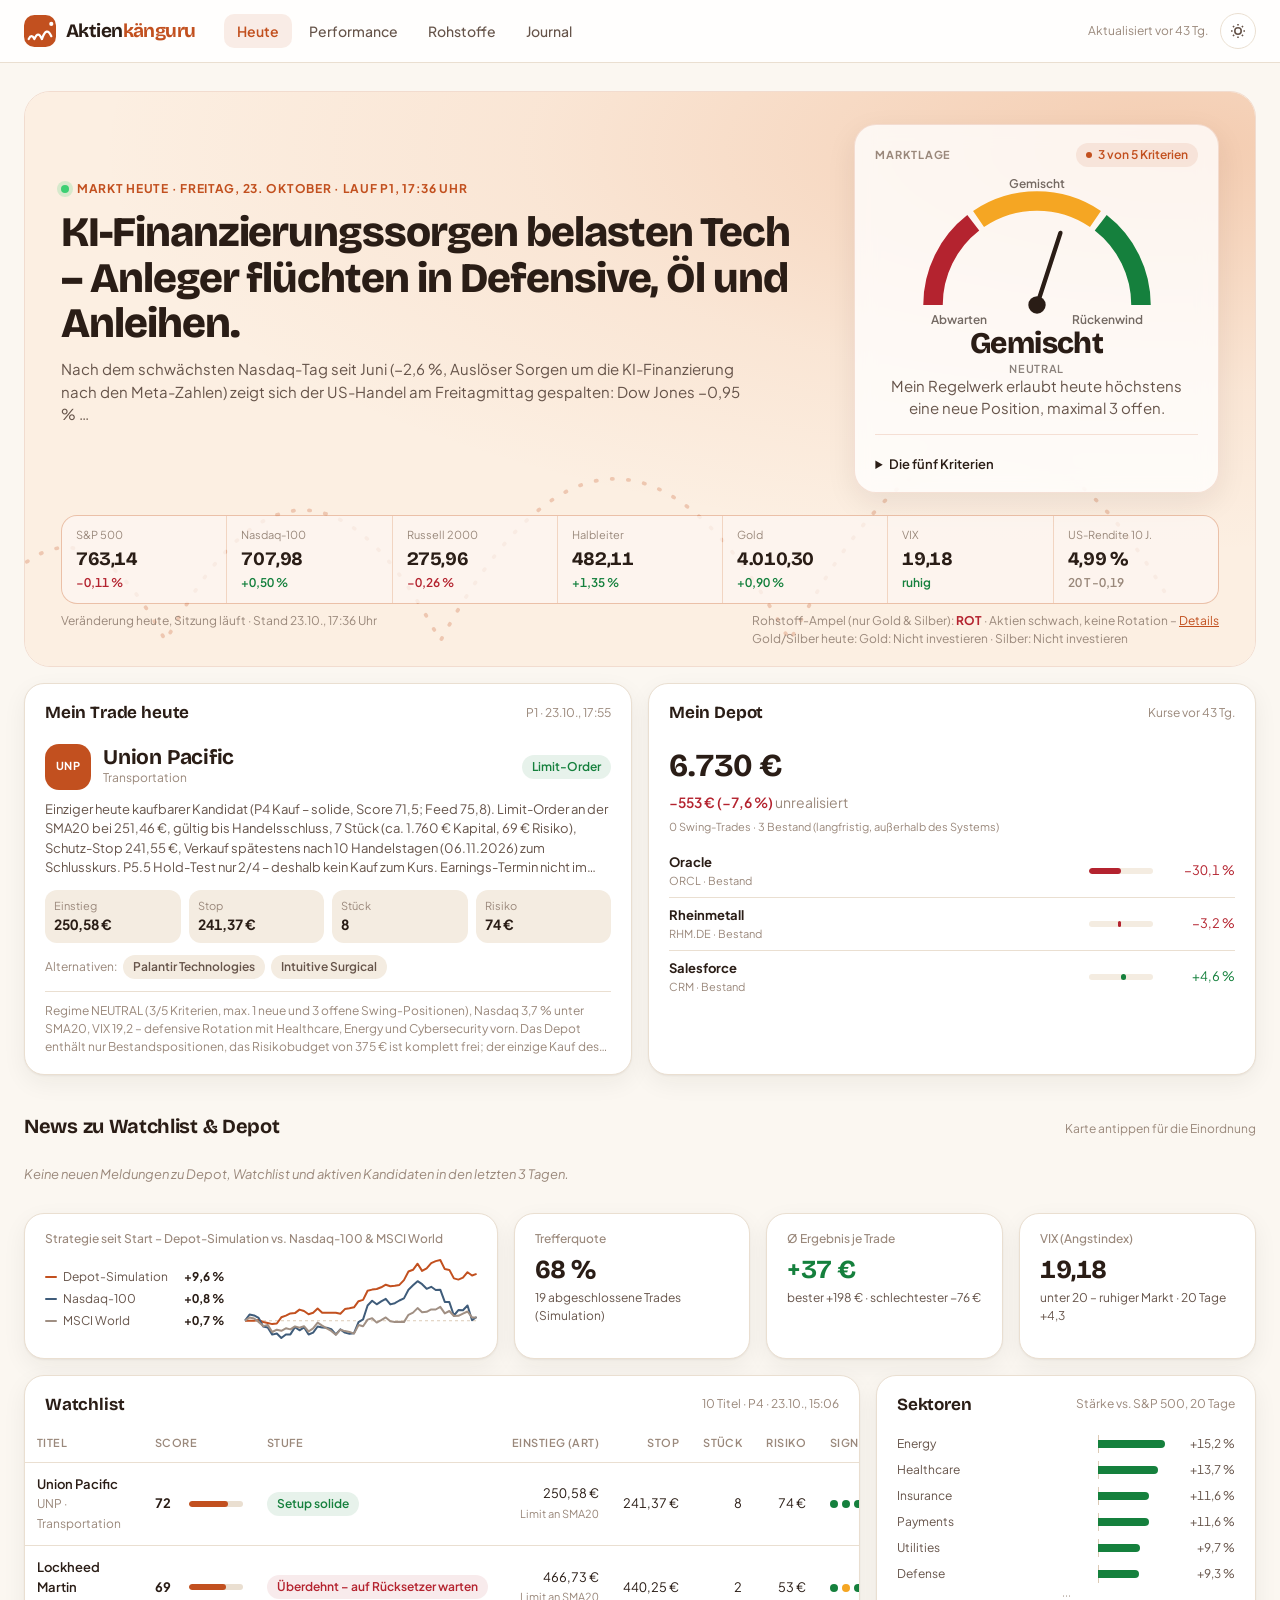
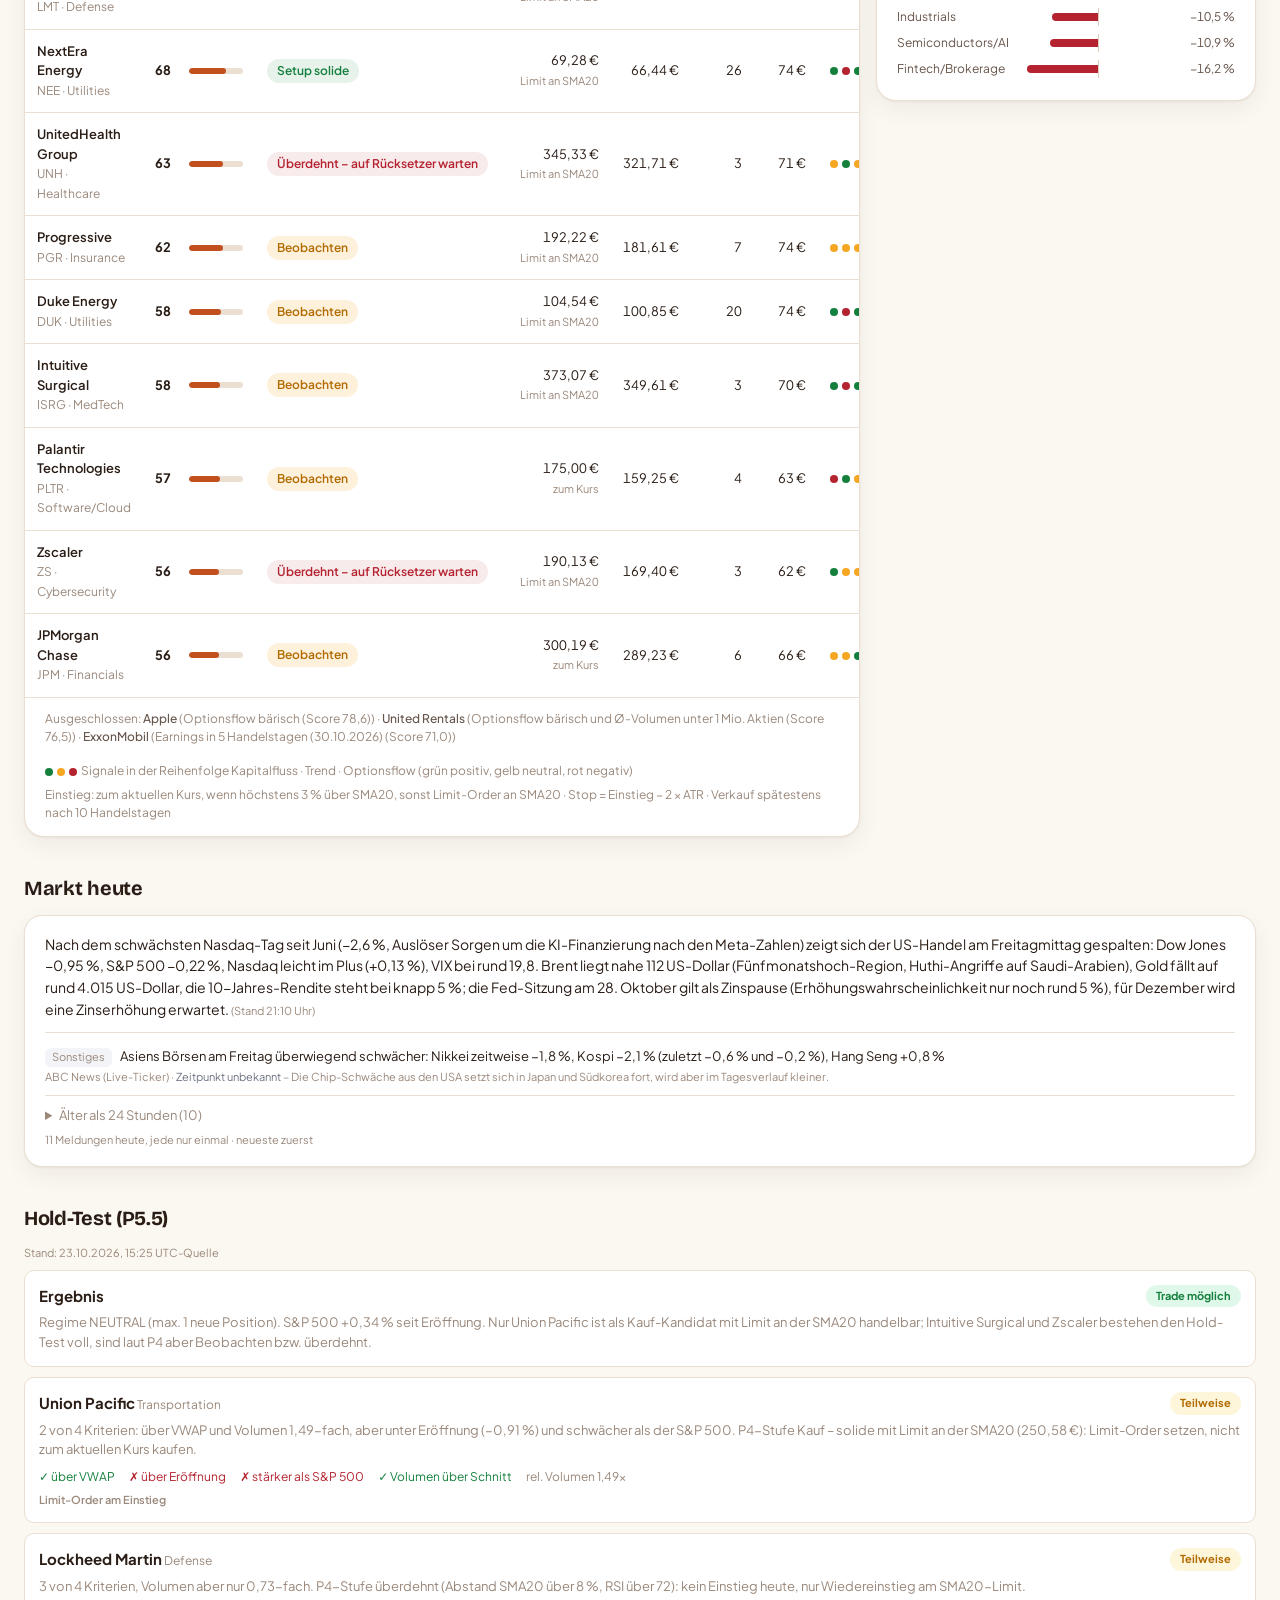
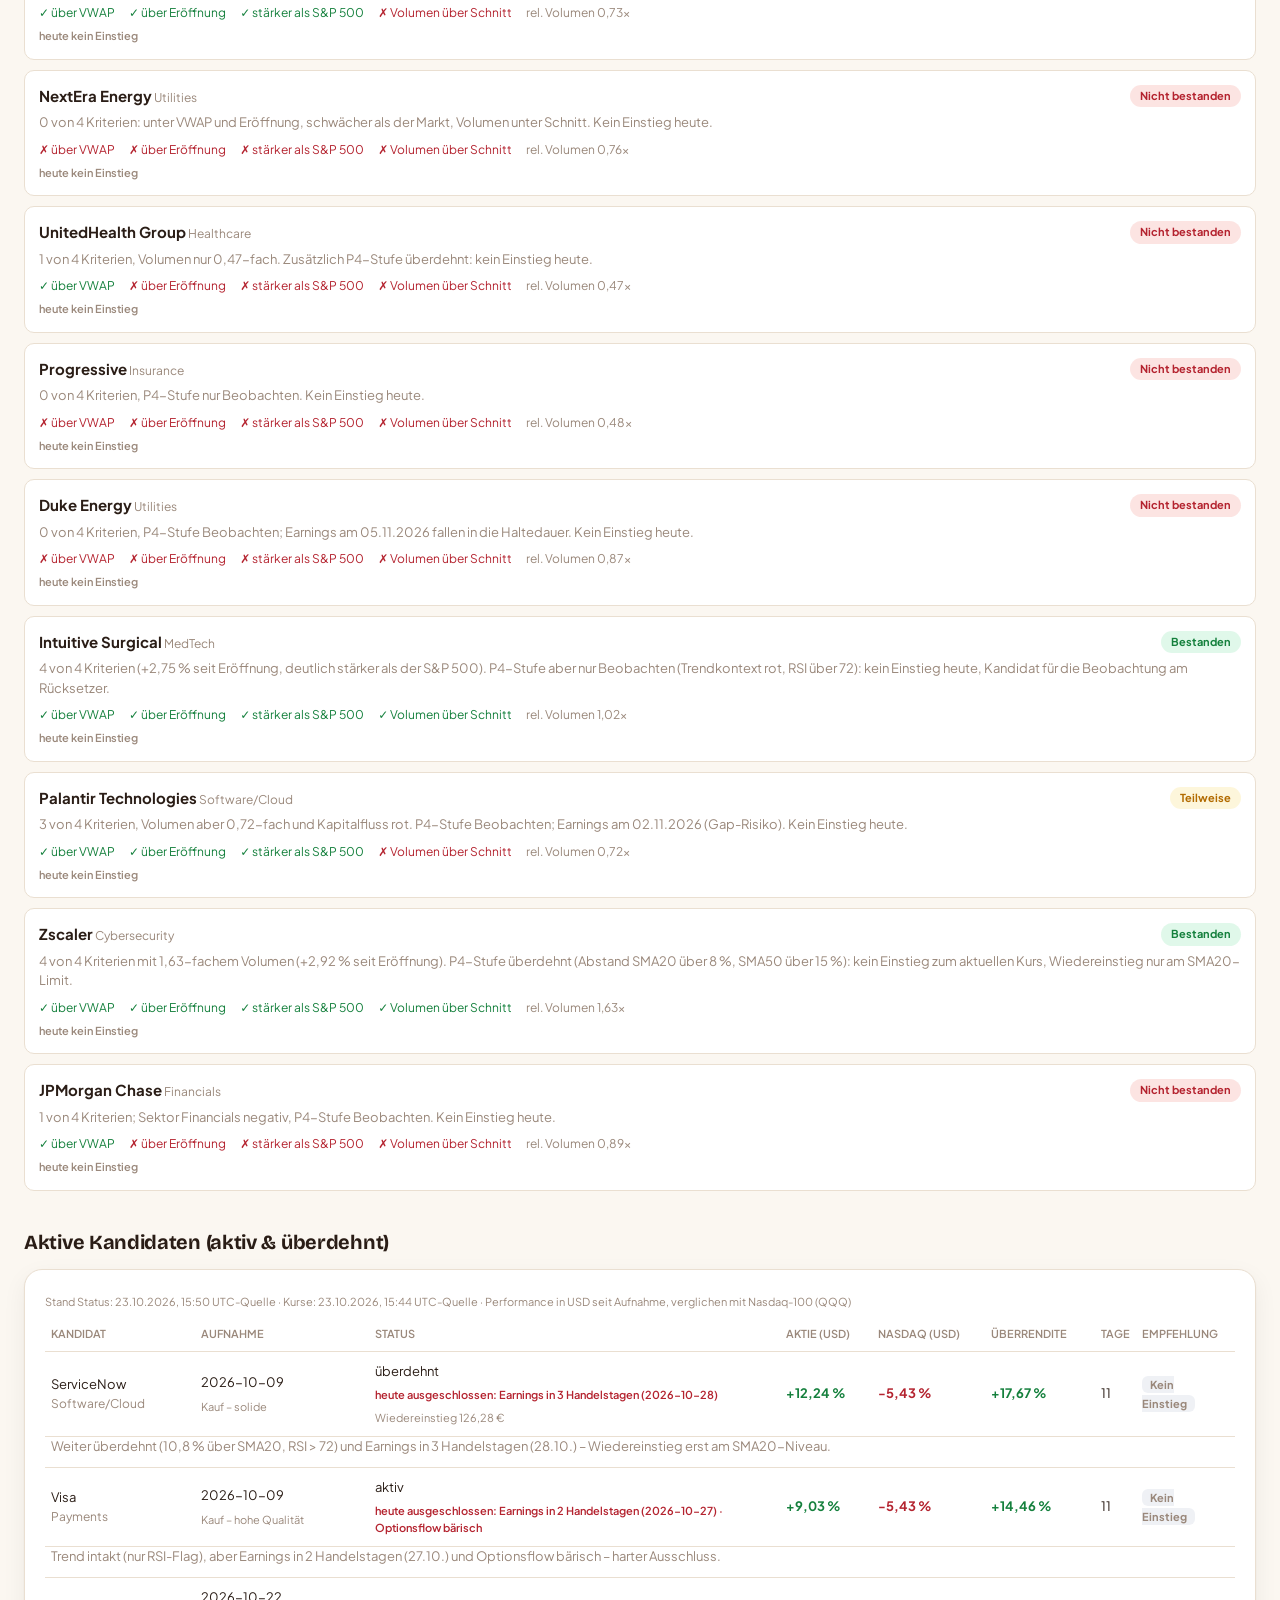
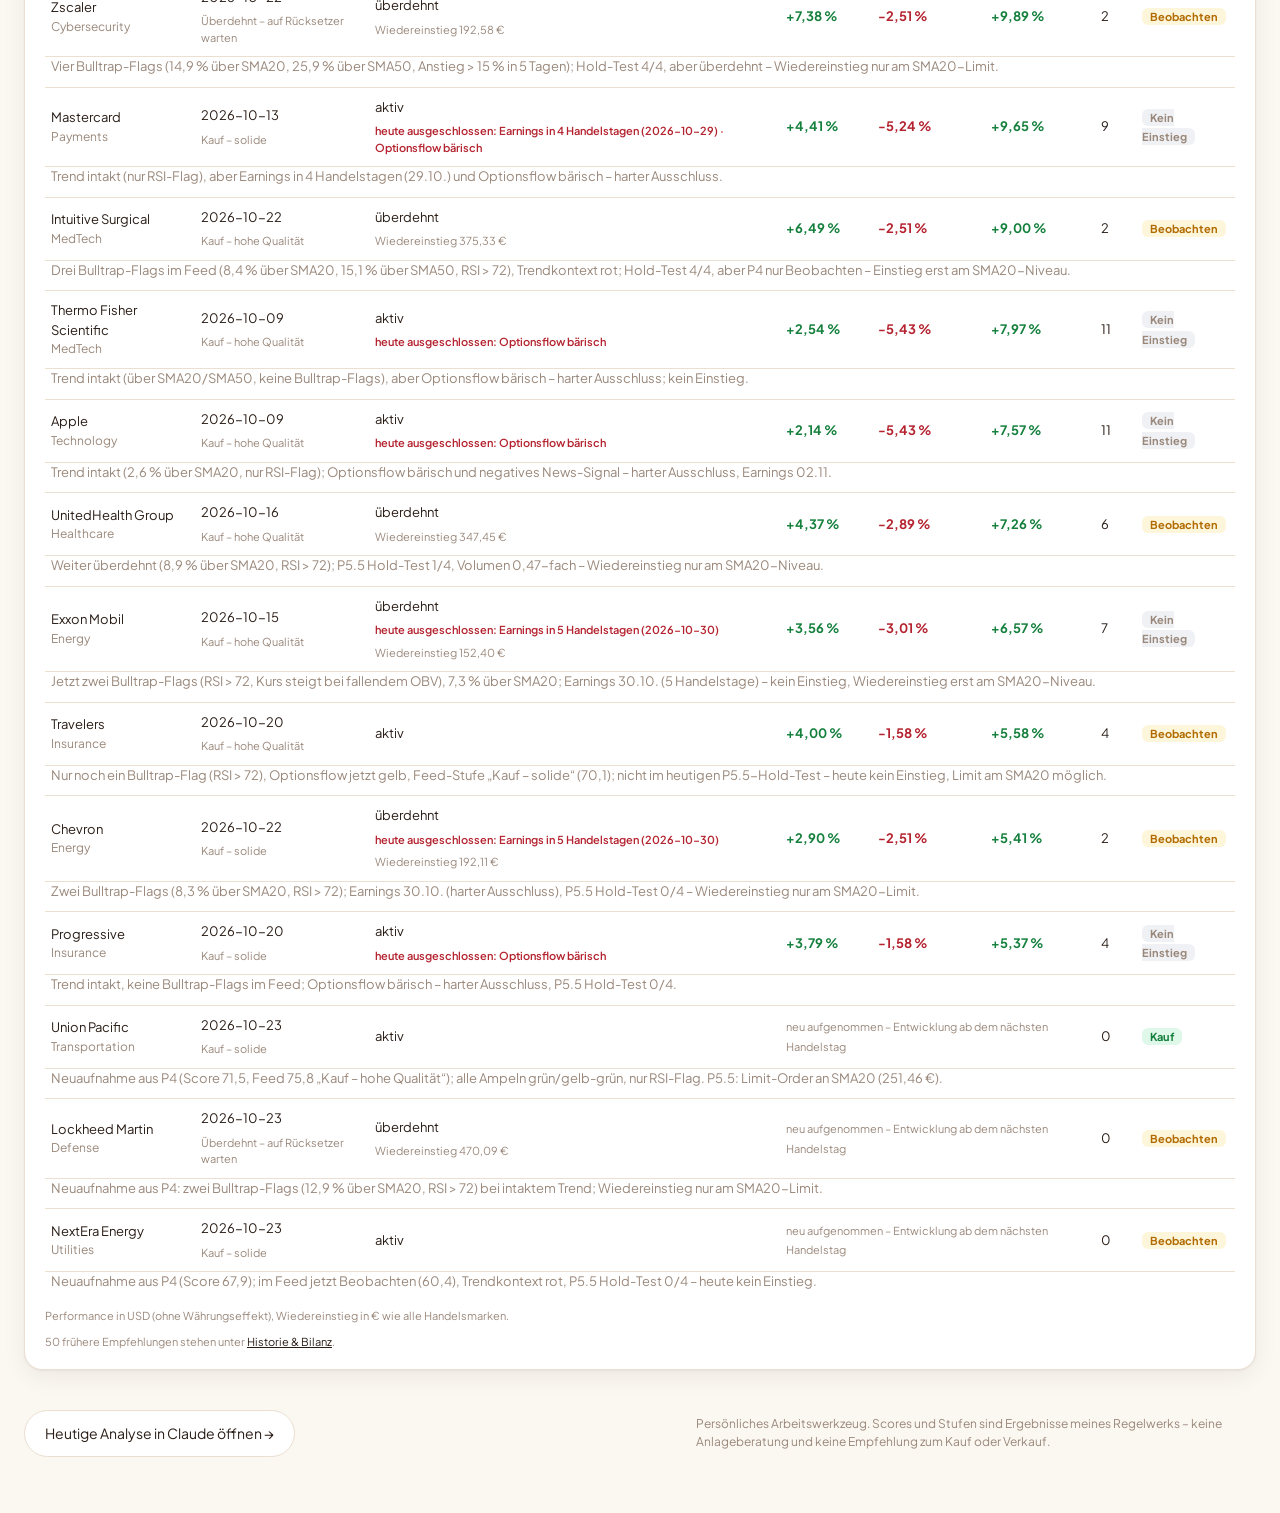
==== commit 6f4d6390: "Cockpit-Hero folgt dem Farbmodus: hell und warm im hellen Modus, dunkel im dunklen Co-Authored-By: C" ====
--- a/index.html
+++ b/index.html
@@ -356,39 +356,59 @@
   .wl-legende { padding: 0 20px 14px; font-size: 12px; color: var(--muted); display: flex; flex-wrap: wrap; gap: 6px 14px; align-items: center; }
   .wl-legende .wl-dots { vertical-align: -1px; margin-right: 4px; }
   .wl-art { display: inline-block; margin-top: 2px; font-size: 11px; color: var(--muted); }
-  /* ---- Hero „Markt heute“ (dunkel in beiden Farbmodi) ---- */
-  .ck-hero { position: relative; overflow: hidden; border-radius: 26px; margin-bottom: 16px; color: #f6ece2; }
+  /* ---- Hero „Markt heute“: hell und warm im hellen Modus, dunkel im dunklen Modus ---- */
+  .ck-hero {
+    --h-bg: #fcefe2; --h-glow: #e07a3c; --h-glow-o: .30; --h-dots: #c2501f; --h-dots-o: .25;
+    --h-ink: var(--ink); --h-ink2: var(--ink-2); --h-mut: var(--muted); --h-eyebrow: var(--brand);
+    --h-card: rgba(255,255,255,.78); --h-line: rgba(194,80,31,.16); --h-cell: rgba(255,255,255,.72);
+    --h-up: var(--good); --h-down: var(--bad); --h-ok: var(--good); --h-no: var(--bad); --h-shadow: 0 10px 30px rgba(42,29,22,.08);
+  }
+  @media (prefers-color-scheme: dark) {
+    :root:not([data-theme="light"]) .ck-hero {
+      --h-bg: #1f1510; --h-glow: #e07a3c; --h-glow-o: .5; --h-dots: #f6a86f; --h-dots-o: .22;
+      --h-ink: #fff; --h-ink2: rgba(246,236,226,.8); --h-mut: rgba(246,236,226,.6); --h-eyebrow: #f6a86f;
+      --h-card: rgba(255,255,255,.07); --h-line: rgba(255,255,255,.14); --h-cell: rgba(31,21,16,.72);
+      --h-up: #6fe39a; --h-down: #ff8f8f; --h-ok: #6fe39a; --h-no: #ff8f8f; --h-shadow: none;
+    }
+  }
+  :root[data-theme="dark"] .ck-hero {
+    --h-bg: #1f1510; --h-glow: #e07a3c; --h-glow-o: .5; --h-dots: #f6a86f; --h-dots-o: .22;
+    --h-ink: #fff; --h-ink2: rgba(246,236,226,.8); --h-mut: rgba(246,236,226,.6); --h-eyebrow: #f6a86f;
+    --h-card: rgba(255,255,255,.07); --h-line: rgba(255,255,255,.14); --h-cell: rgba(31,21,16,.72);
+    --h-up: #6fe39a; --h-down: #ff8f8f; --h-ok: #6fe39a; --h-no: #ff8f8f; --h-shadow: none;
+  }
+  .ck-hero { position: relative; overflow: hidden; border-radius: 26px; margin-bottom: 16px; color: var(--h-ink); border: 1px solid var(--h-line); }
   .ck-hero-bg { position: absolute; inset: 0; width: 100%; height: 100%; }
   .ck-hero > *:not(.ck-hero-bg) { position: relative; }
   .ck-hero-in { display: grid; grid-template-columns: minmax(0, 1.35fr) minmax(0, .65fr); gap: 36px; padding: 32px 36px 22px; align-items: center; }
-  .ck-eyebrow { display: inline-flex; gap: 8px; align-items: center; font-size: 12px; font-weight: 700; letter-spacing: .06em; text-transform: uppercase; color: #f6a86f; }
+  .ck-eyebrow { display: inline-flex; gap: 8px; align-items: center; font-size: 12px; font-weight: 700; letter-spacing: .06em; text-transform: uppercase; color: var(--h-eyebrow); }
   .ck-eyebrow::before { content: ""; width: 8px; height: 8px; border-radius: 50%; background: #3ccf73; box-shadow: 0 0 0 4px rgba(60,207,115,.2); }
-  .ck-hero h1 { font-family: var(--head); font-weight: 800; font-size: clamp(28px, 3.3vw, 42px); line-height: 1.08; letter-spacing: -.025em; color: #fff; margin: 12px 0; }
-  .ck-hero p { color: rgba(246,236,226,.8); margin: 0 0 14px; font-size: 15px; max-width: 680px; }
-  .ck-notiz { border-left: 3px solid #f6a86f; padding: 4px 0 4px 14px; font-size: 14px; color: #fff; max-width: 620px; }
-  .ck-notiz small { display: block; color: rgba(246,236,226,.6); font-size: 12px; margin-top: 2px; }
-  .ck-lage { background: rgba(255,255,255,.07); border: 1px solid rgba(255,255,255,.14); border-radius: 22px; padding: 18px 20px; backdrop-filter: blur(10px); }
-  .ck-lage-kopf { display: flex; justify-content: space-between; align-items: center; font-size: 11px; font-weight: 700; letter-spacing: .08em; text-transform: uppercase; color: rgba(246,236,226,.7); }
-  .ck-lage-kopf .pill { background: rgba(255,255,255,.12); color: #fff; text-transform: none; letter-spacing: 0; }
-  .ck-tacho { width: 100%; max-width: 260px; display: block; margin: 8px auto 0; color: #f6ece2; }
+  .ck-hero h1 { font-family: var(--head); font-weight: 800; font-size: clamp(28px, 3.3vw, 42px); line-height: 1.08; letter-spacing: -.025em; color: var(--h-ink); margin: 12px 0; }
+  .ck-hero p { color: var(--h-ink2); margin: 0 0 14px; font-size: 15px; max-width: 680px; }
+  .ck-notiz { border-left: 3px solid var(--brand); padding: 4px 0 4px 14px; font-size: 14px; color: var(--h-ink); max-width: 620px; }
+  .ck-notiz small { display: block; color: var(--h-mut); font-size: 12px; margin-top: 2px; }
+  .ck-lage { background: var(--h-card); border: 1px solid var(--h-line); border-radius: 22px; padding: 18px 20px; backdrop-filter: blur(10px); box-shadow: var(--h-shadow); }
+  .ck-lage-kopf { display: flex; justify-content: space-between; align-items: center; font-size: 11px; font-weight: 700; letter-spacing: .08em; text-transform: uppercase; color: var(--h-mut); }
+  .ck-lage-kopf .pill { background: var(--brand-soft); color: var(--brand); text-transform: none; letter-spacing: 0; }
+  .ck-tacho { width: 100%; max-width: 260px; display: block; margin: 8px auto 0; color: var(--h-ink); }
   .ck-tacho .t-l { font: 600 11px var(--body); fill: currentColor; opacity: .65; }
   .ck-lage-titel { text-align: center; font-family: var(--head); font-size: 30px; font-weight: 800; letter-spacing: -.02em; line-height: 1.1; }
   .ck-lage-titel small { display: block; font: 600 11px var(--body); letter-spacing: .06em; opacity: .55; margin-top: 2px; }
-  .ck-lage-text { text-align: center; font-size: 13px; color: rgba(246,236,226,.8); margin: 6px 0 10px; }
-  .ck-lage details { border-top: 1px solid rgba(255,255,255,.15); padding-top: 8px; }
-  .ck-lage summary { cursor: pointer; font-size: 13px; font-weight: 600; color: rgba(246,236,226,.9); }
+  .ck-lage-text { text-align: center; font-size: 13px; color: var(--h-ink2); margin: 6px 0 10px; }
+  .ck-lage details { border-top: 1px solid var(--h-line); padding-top: 8px; }
+  .ck-lage summary { cursor: pointer; font-size: 13px; font-weight: 600; color: var(--h-ink); }
   .ck-lage .kliste { font-size: 12px; gap: 5px; margin-top: 8px; }
-  .ck-lage .kliste .ok { color: #6fe39a; } .ck-lage .kliste .no { color: #ff8f8f; } .ck-lage .kliste .na { color: rgba(246,236,226,.5); }
-  .ck-lage .timestamp { color: rgba(246,236,226,.55); }
-  .ck-ticker { display: grid; grid-template-columns: repeat(auto-fit, minmax(118px, 1fr)); gap: 1px; margin: 0 36px; background: rgba(255,255,255,.12); border: 1px solid rgba(255,255,255,.12); border-radius: 16px; overflow: hidden; }
-  .ck-ticker div { background: rgba(31,21,16,.72); padding: 11px 14px; display: grid; gap: 1px; }
-  .ck-ticker span { font-size: 11px; color: rgba(246,236,226,.65); }
-  .ck-ticker b { font-family: var(--head); font-size: 19px; letter-spacing: -.02em; color: #fff; }
+  .ck-lage .kliste .ok { color: var(--h-ok); } .ck-lage .kliste .no { color: var(--h-no); } .ck-lage .kliste .na { color: var(--h-mut); }
+  .ck-lage .timestamp { color: var(--h-mut); }
+  .ck-ticker { display: grid; grid-template-columns: repeat(auto-fit, minmax(118px, 1fr)); gap: 1px; margin: 0 36px; background: var(--h-line); border: 1px solid var(--h-line); border-radius: 16px; overflow: hidden; }
+  .ck-ticker div { background: var(--h-cell); padding: 11px 14px; display: grid; gap: 1px; }
+  .ck-ticker span { font-size: 11px; color: var(--h-mut); }
+  .ck-ticker b { font-family: var(--head); font-size: 19px; letter-spacing: -.02em; color: var(--h-ink); }
   .ck-ticker i { font-style: normal; font-size: 12px; font-weight: 600; }
-  .ck-ticker .up { color: #6fe39a; } .ck-ticker .down { color: #ff8f8f; } .ck-ticker .nb { color: rgba(246,236,226,.6); }
-  .ck-fuss { display: flex; flex-wrap: wrap; justify-content: space-between; gap: 6px 18px; padding: 8px 36px 18px; font-size: 12px; color: rgba(246,236,226,.6); }
-  .ck-fuss a { color: #f6a86f !important; }  /* Link aus der Rohstoff-Kurzzeile (inline eingefärbt) */
-  .ck-fuss b { color: #fff; }
+  .ck-ticker .up { color: var(--h-up); } .ck-ticker .down { color: var(--h-down); } .ck-ticker .nb { color: var(--h-mut); }
+  .ck-fuss { display: flex; flex-wrap: wrap; justify-content: space-between; gap: 6px 18px; padding: 8px 36px 18px; font-size: 12px; color: var(--h-mut); }
+  .ck-fuss a { color: var(--brand) !important; }  /* Link aus der Rohstoff-Kurzzeile (inline eingefärbt) */
+  .ck-fuss b { color: var(--h-ink); }
   .dhero.dhero-2 { grid-template-columns: minmax(0, 1fr) minmax(0, 1fr); }
 
   /* ---- News als Rückenwind/Gegenwind-Karten ---- */
@@ -471,9 +491,9 @@
   <div class="tab-panel" id="panel-heute" role="tabpanel" aria-labelledby="tab-heute">
   <section class="ck-hero" aria-label="Markt heute">
     <svg class="ck-hero-bg" viewBox="0 0 1240 460" preserveAspectRatio="xMidYMid slice" aria-hidden="true">
-      <defs><radialGradient id="ckGlow" cx="85%" cy="10%" r="70%"><stop offset="0" stop-color="#e07a3c" stop-opacity=".5"/><stop offset=".6" stop-color="#c2501f" stop-opacity=".1"/><stop offset="1" stop-color="#2a1d16" stop-opacity="0"/></radialGradient></defs>
-      <rect width="1240" height="460" fill="#1f1510"/><rect width="1240" height="460" fill="url(#ckGlow)"/>
-      <path d="M-20 440 q50 -90 100 0 q80 -150 160 0 q110 -210 220 0 q140 -260 280 0 q150 -290 300 -40" fill="none" stroke="#f6a86f" stroke-opacity=".22" stroke-width="3" stroke-linecap="round" stroke-dasharray="1 12"/>
+      <defs><radialGradient id="ckGlow" cx="85%" cy="10%" r="70%"><stop offset="0" style="stop-color: var(--h-glow); stop-opacity: var(--h-glow-o)"/><stop offset=".6" style="stop-color: var(--h-glow); stop-opacity: .08"/><stop offset="1" style="stop-color: var(--h-glow); stop-opacity: 0"/></radialGradient></defs>
+      <rect width="1240" height="460" style="fill: var(--h-bg)"/><rect width="1240" height="460" fill="url(#ckGlow)"/>
+      <path d="M-20 440 q50 -90 100 0 q80 -150 160 0 q110 -210 220 0 q140 -260 280 0 q150 -290 300 -40" fill="none" style="stroke: var(--h-dots); stroke-opacity: var(--h-dots-o)" stroke-width="3" stroke-linecap="round" stroke-dasharray="1 12"/>
     </svg>
     <div class="ck-hero-in">
       <div class="ck-text">
@@ -1645,7 +1665,7 @@
   const pt = (v, rad) => [cx + rad * Math.cos(wink(v)), cy - rad * Math.sin(wink(v))];
   const bogen = (a, b, col) => { const [x1, y1] = pt(a, R), [x2, y2] = pt(b, R); return '<path d="M' + x1 + " " + y1 + " A" + R + " " + R + " 0 0 1 " + x2 + " " + y2 + '" stroke="' + col + '" stroke-width="18" fill="none"/>'; };
   const [nx, ny] = pt(w, R - 26);
-  return '<svg viewBox="0 0 240 140" class="ck-tacho" aria-hidden="true">' + bogen(0, 1.45, "#e05a5a") + bogen(1.55, 3.45, "#f5a623") + bogen(3.55, n, "#3ccf73") +
+  return '<svg viewBox="0 0 240 140" class="ck-tacho" aria-hidden="true">' + bogen(0, 1.45, "var(--bad)") + bogen(1.55, 3.45, "#f5a623") + bogen(3.55, n, "var(--good)") +
     '<line x1="' + cx + '" y1="' + cy + '" x2="' + nx + '" y2="' + ny + '" stroke="currentColor" stroke-width="4" stroke-linecap="round"/><circle cx="' + cx + '" cy="' + cy + '" r="8" fill="currentColor"/>' +
     '<text x="22" y="138" class="t-l">Abwarten</text><text x="120" y="12" class="t-l" text-anchor="middle">Gemischt</text><text x="218" y="138" class="t-l" text-anchor="end">Rückenwind</text></svg>';
 }
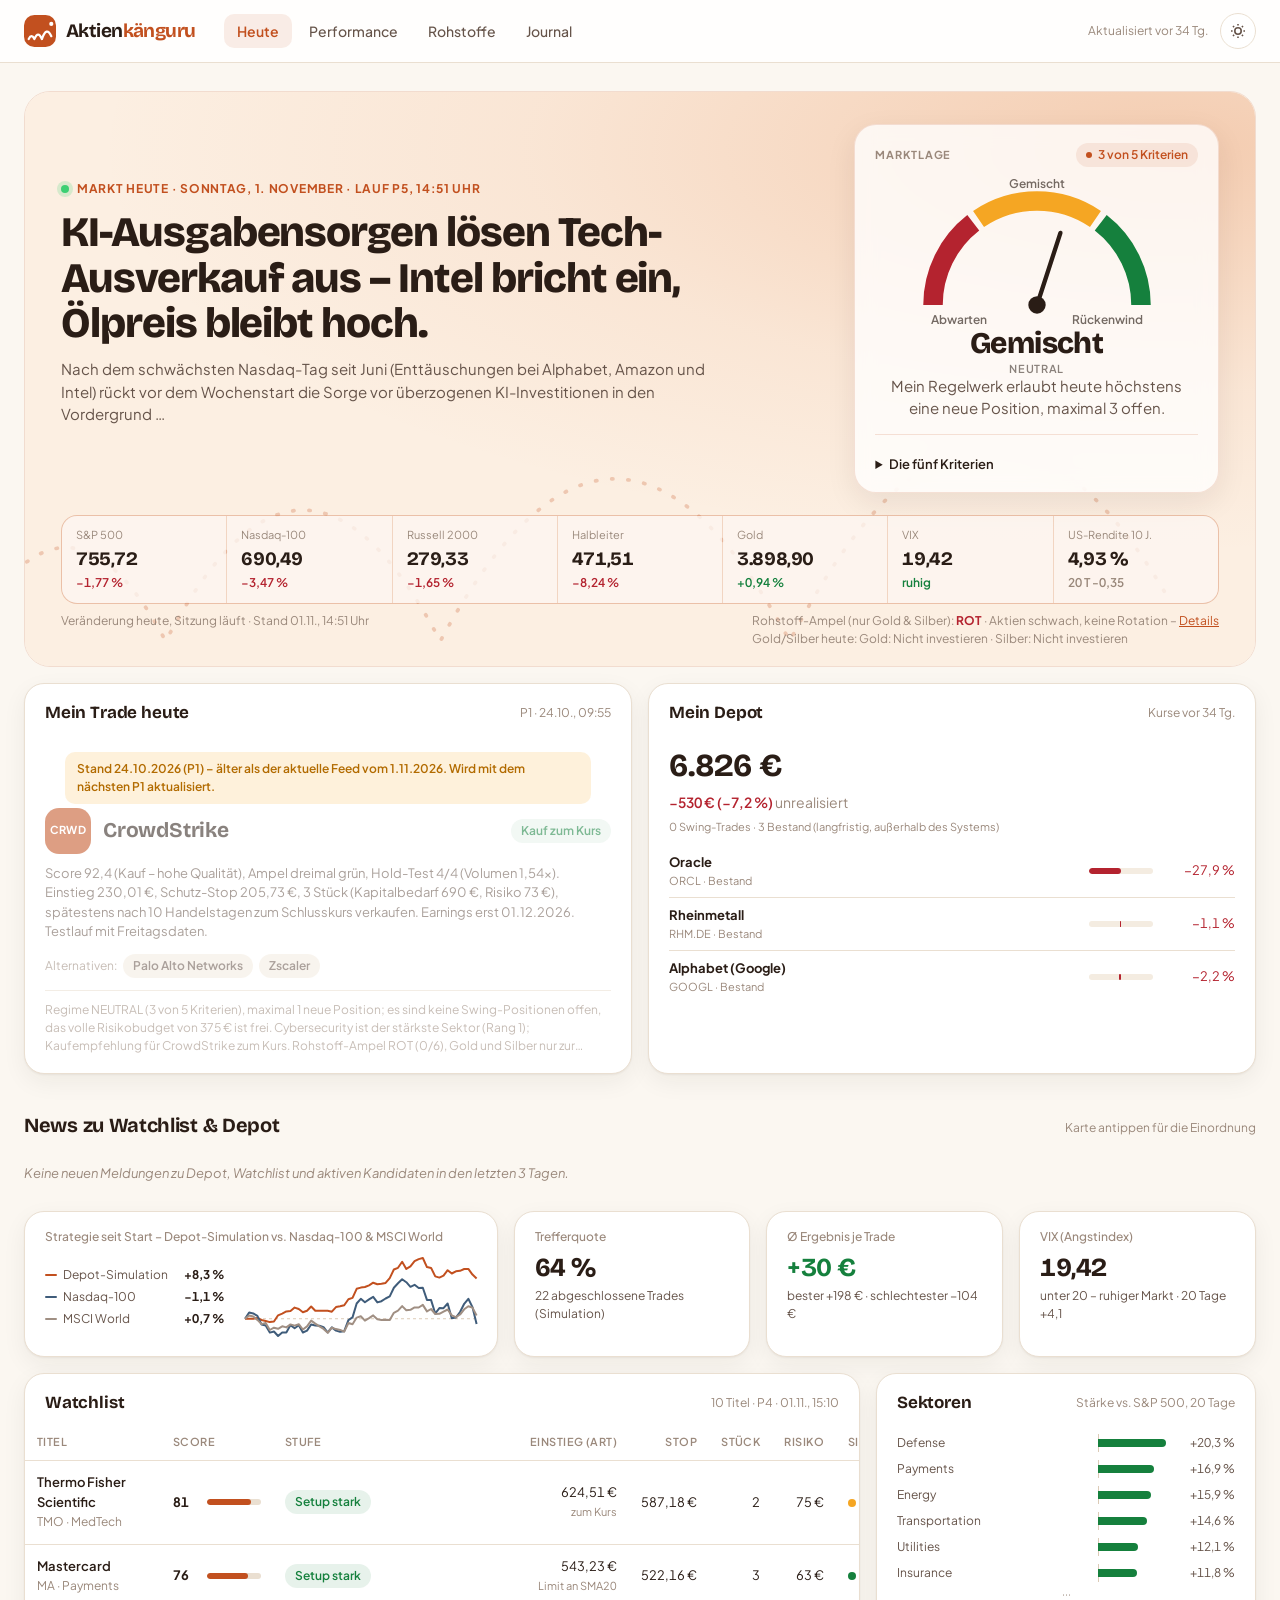
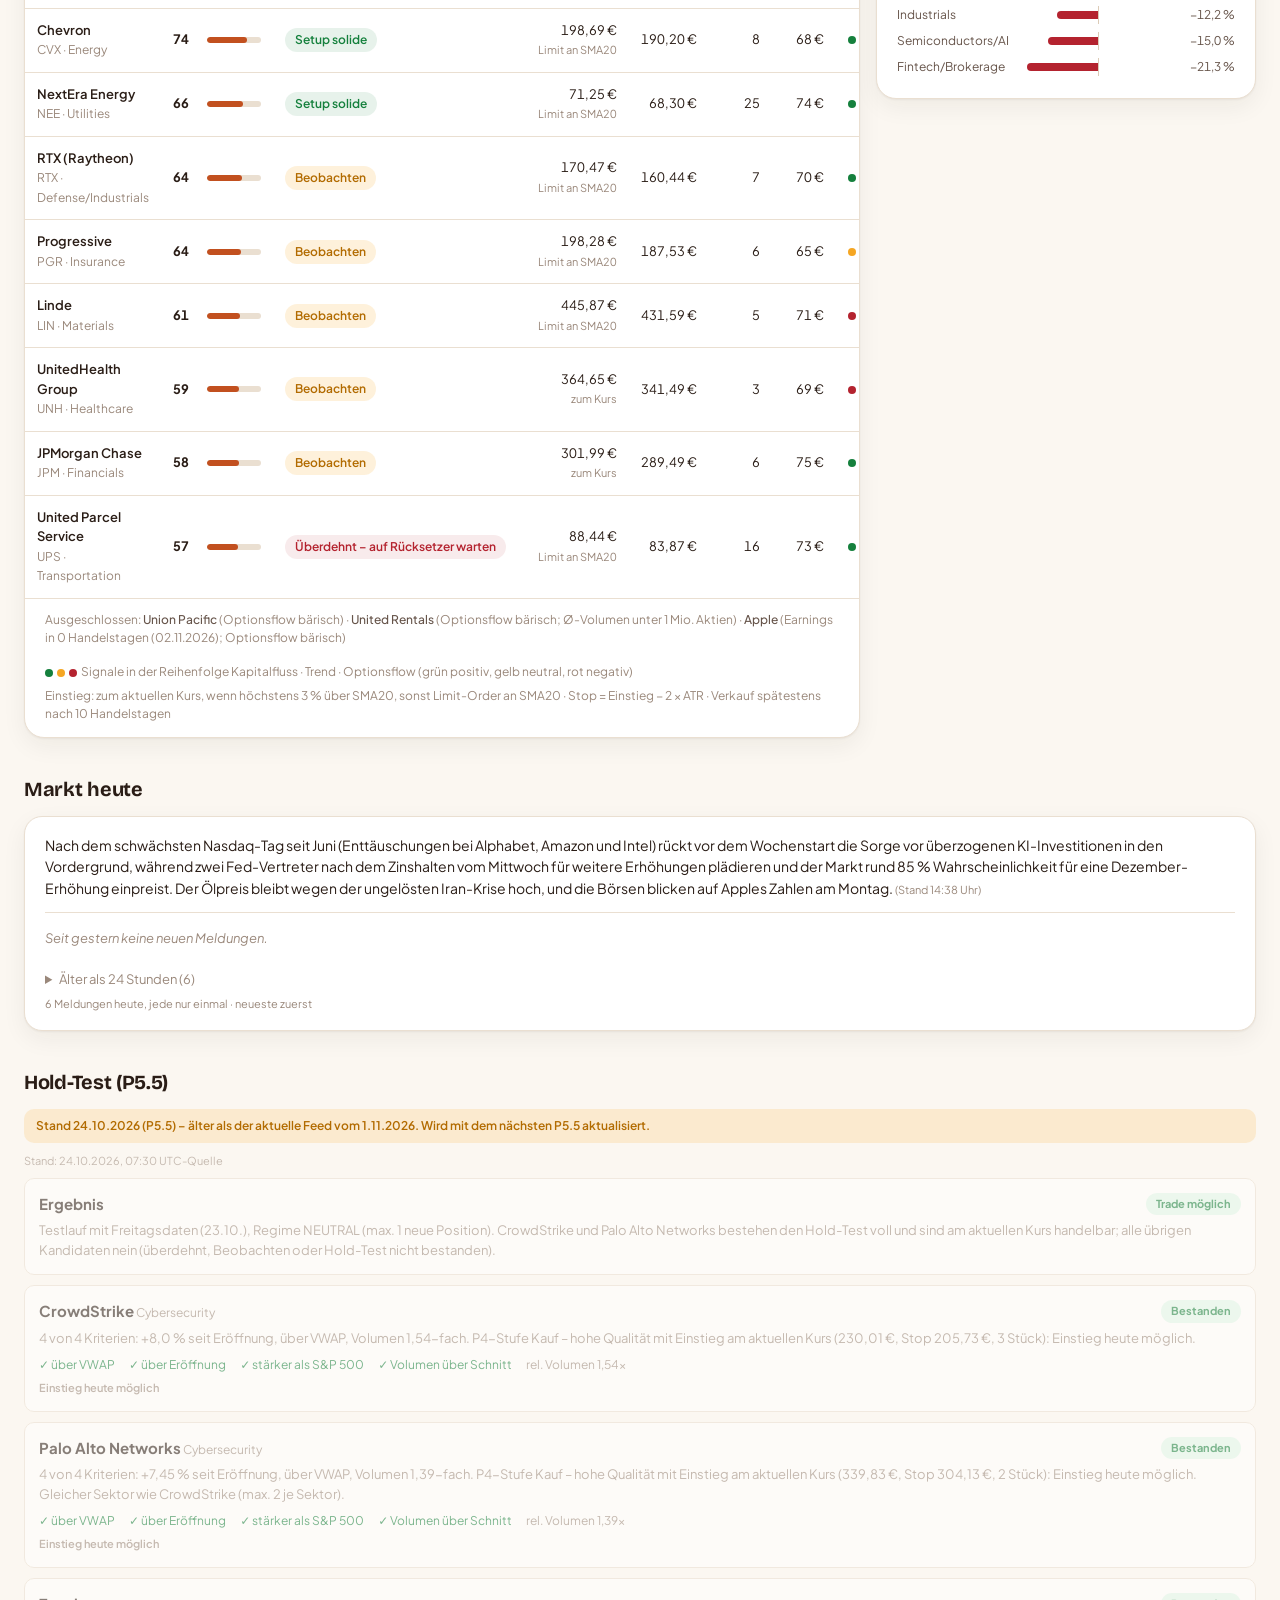
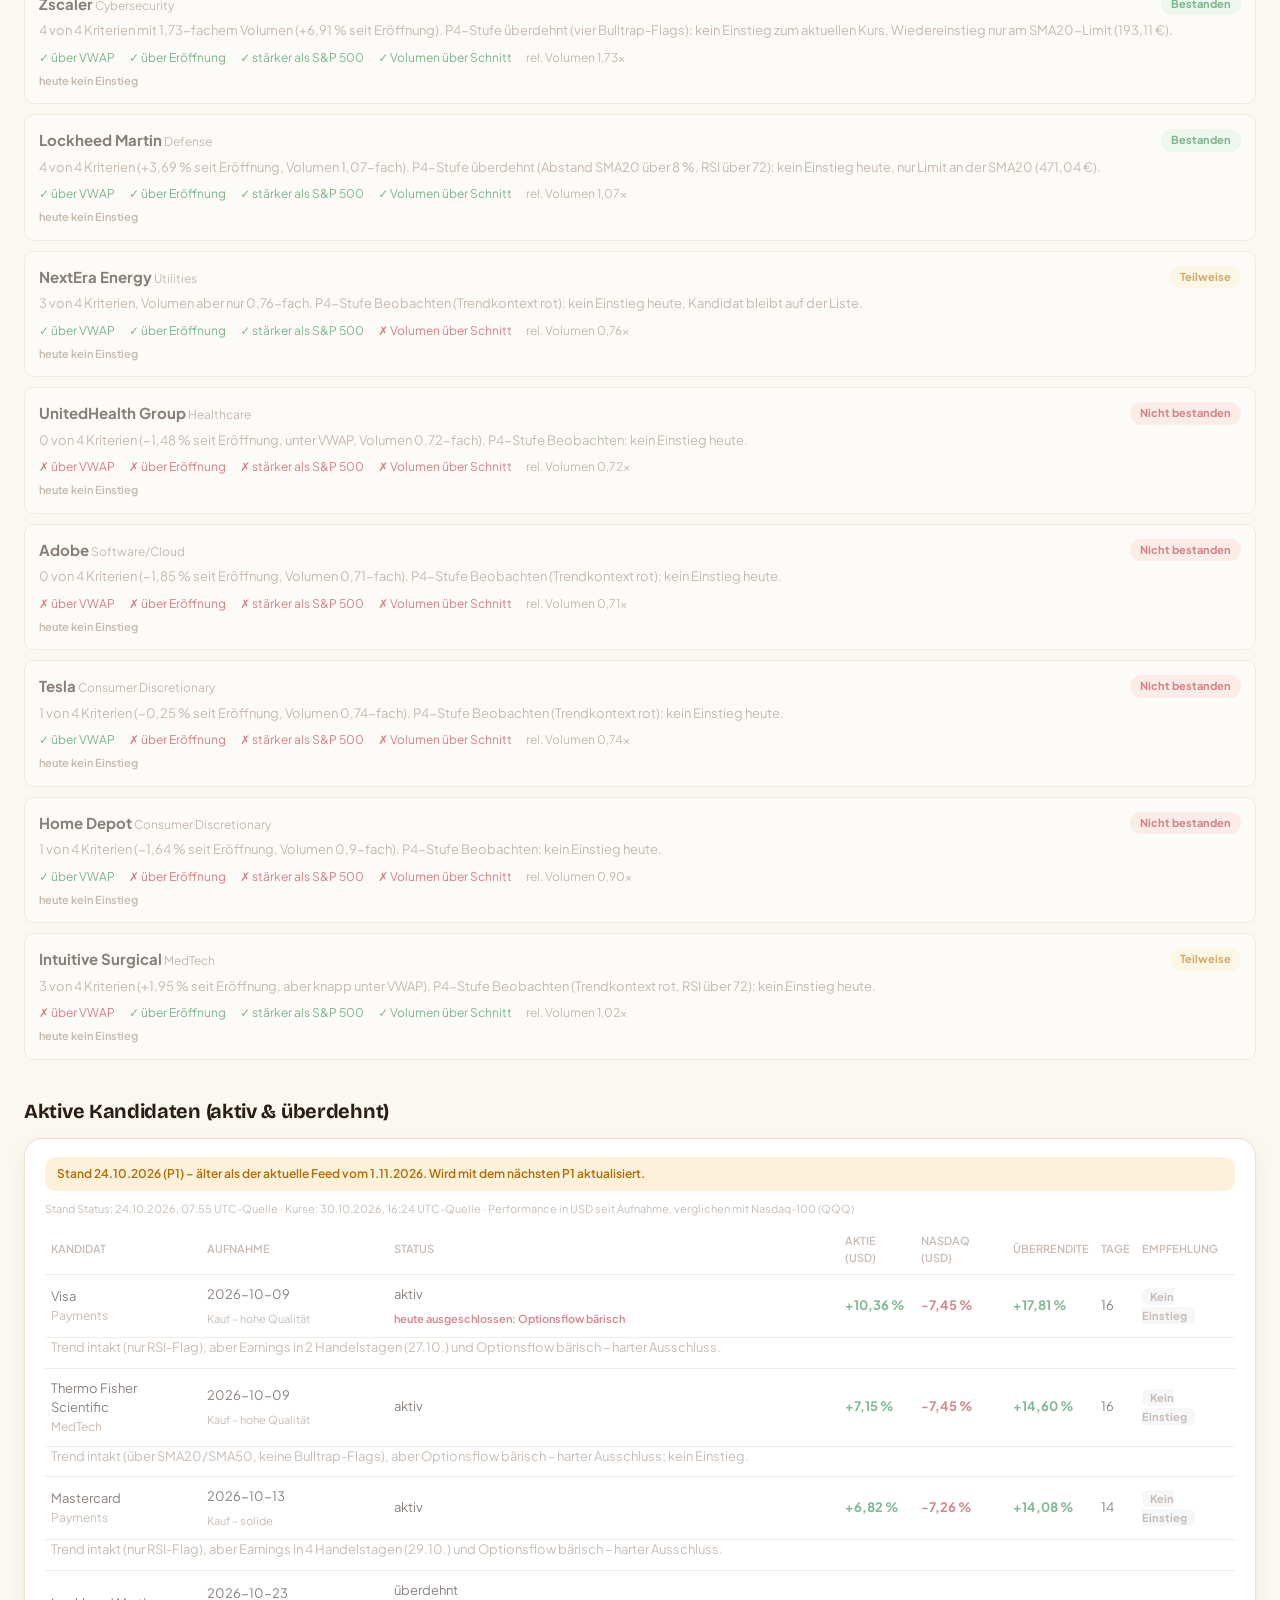
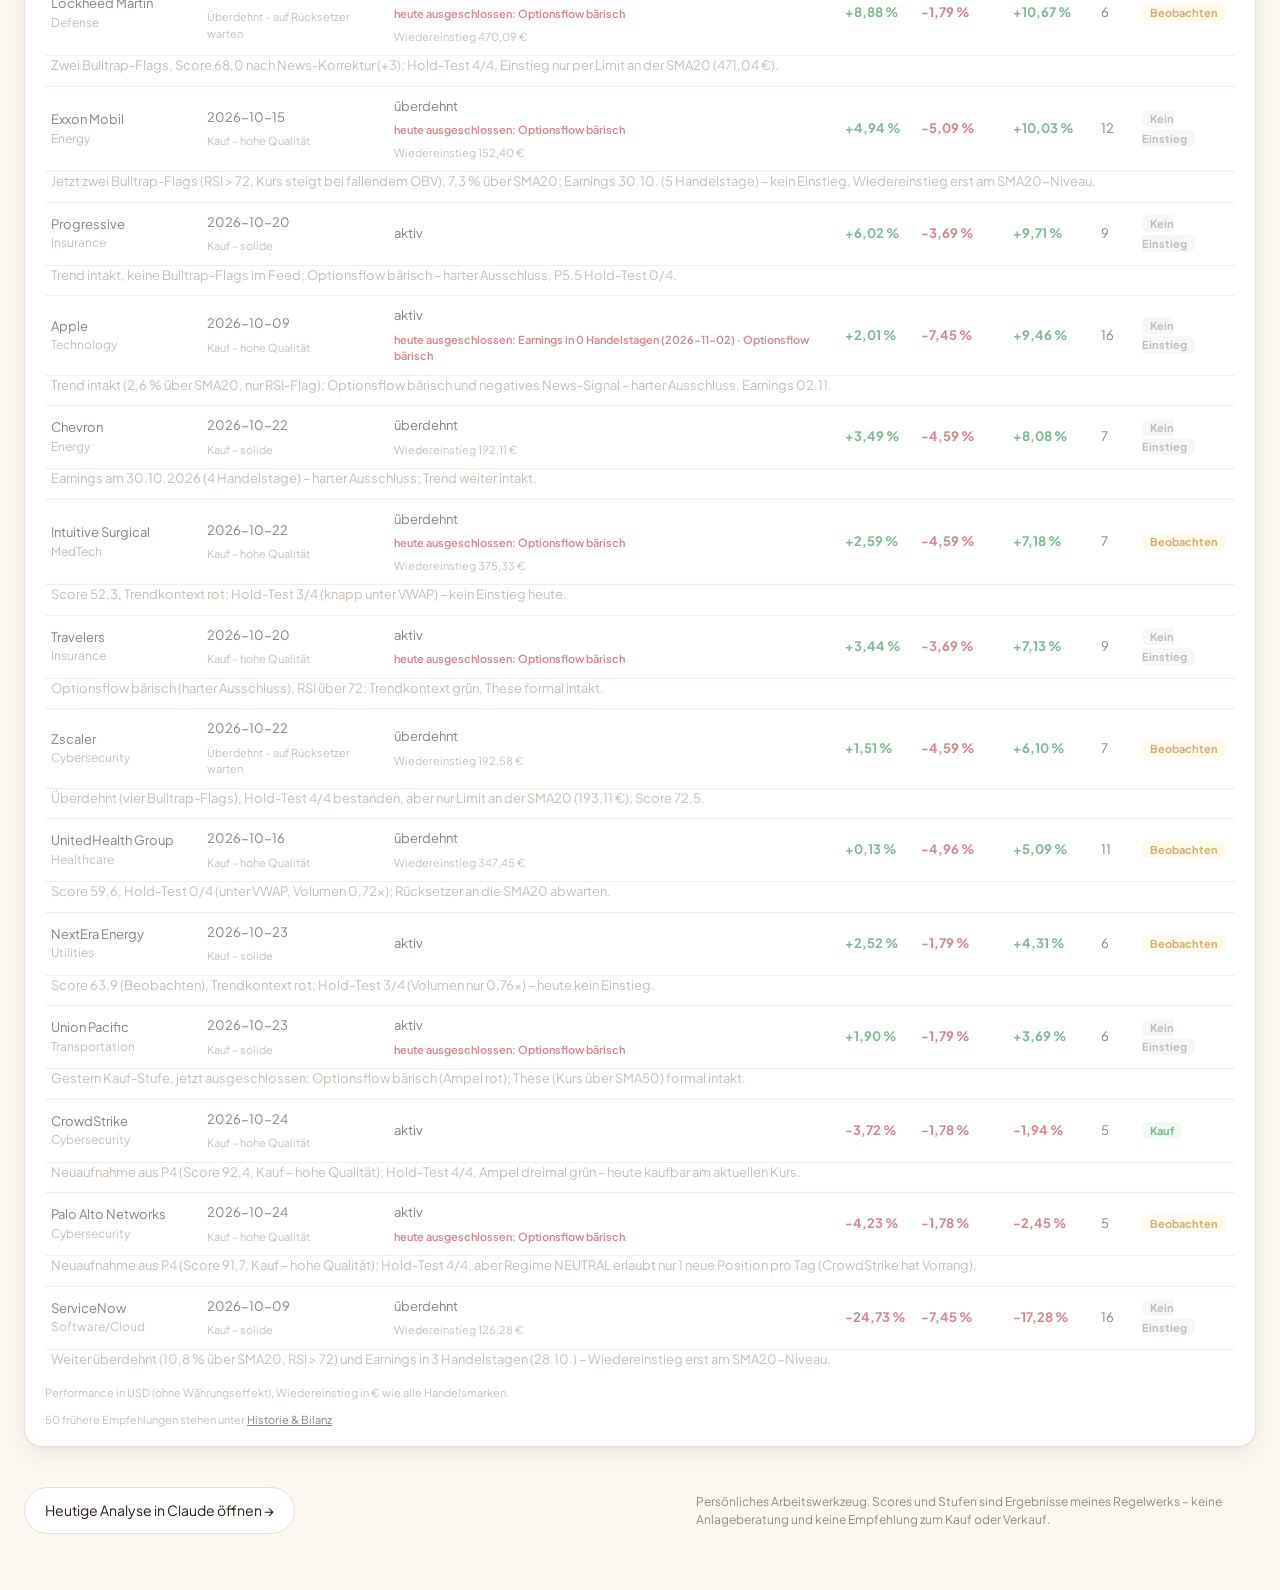
==== commit 861de59e: "Journal-Suche: Namensliste um S&P 500, US-Wachstumswerte, MDAX/SDAX und große Europa-Werte erweitert" ====
--- a/index.html
+++ b/index.html
@@ -616,7 +616,7 @@
       <div class="full"><button class="btn" type="submit">Eintrag absenden</button></div>
     </form>
     <div id="jmsg" class="jmsg"></div>
-    <div class="jhint">So funktioniert's: Nach „Eintrag absenden“ öffnet sich GitHub mit dem fertig ausgefüllten Eintrag – dort nur noch auf <b>„Create“</b> klicken. Etwa 30 Sekunden später ist der Eintrag gespeichert und erscheint hier nach dem Neuladen; die Bestätigung steht auch als Kommentar am Eintrag. <br><b>Bestand:</b> Aktien, die du schon vorher oder unabhängig vom System hältst, trägst du als Kauf mit Art „Bestand“ ein – mit deinem durchschnittlichen Einstandskurs aus Trade Republic und dem ungefähren Kaufdatum. Sie werden täglich bewertet und auf News geprüft, aber ohne 10-Tage-Regel und getrennt von der Swing-Bilanz. Verkaufst du, nutze den Knopf „Verkauf eintragen“ bei der Position; ist sie danach bei 0 Stück, verschwindet sie aus dem Depot. Fehleingaben machst du per „Storno“ rückgängig.<br><b>Aktie finden:</b> Tippe die ersten Buchstaben des Namens – unter dem Feld erscheint eine Vorschlagsliste (Watchlist, DAX, deutsche Nebenwerte, große Europa-/US-Werte, deine Depotwerte). Mit Klick oder Pfeiltasten + Enter auswählen. Beim Verkauf zeigt die Liste nur deine Depotwerte. Steht eine Aktie nicht in der Liste, gib ihr Börsenkürzel in Großbuchstaben ein (z. B. OHB); deutsche Werte stellt das System automatisch auf Xetra um. Titel außerhalb der Watchlist erhalten ihren Kurs beim nächsten Feed-Lauf.<br>Hinweis: Solange das Repository öffentlich ist, sind Einträge für andere einsehbar. Nach dem Umzug auf privat (docs/CLOUDFLARE.md) sieht sie nur noch du.</div>
+    <div class="jhint">So funktioniert's: Nach „Eintrag absenden“ wird der Eintrag direkt gespeichert – nach etwa 30–60 Sekunden erscheint hier die Bestätigung und das Journal aktualisiert sich. Klappt das nicht (oder läuft das Cockpit noch über GitHub Pages), öffnet sich GitHub mit dem fertig ausgefüllten Eintrag; dort nur noch auf <b>„Create“</b> klicken. <br><b>Bestand:</b> Aktien, die du schon vorher oder unabhängig vom System hältst, trägst du als Kauf mit Art „Bestand“ ein – mit deinem durchschnittlichen Einstandskurs aus Trade Republic und dem ungefähren Kaufdatum. Sie werden täglich bewertet und auf News geprüft, aber ohne 10-Tage-Regel und getrennt von der Swing-Bilanz. Verkaufst du, nutze den Knopf „Verkauf eintragen“ bei der Position; ist sie danach bei 0 Stück, verschwindet sie aus dem Depot. Fehleingaben machst du per „Storno“ rückgängig.<br><b>Aktie finden:</b> Tippe die ersten Buchstaben des Namens – unter dem Feld erscheint eine Vorschlagsliste (Watchlist, DAX, deutsche Nebenwerte, große Europa-/US-Werte, deine Depotwerte). Mit Klick oder Pfeiltasten + Enter auswählen. Beim Verkauf zeigt die Liste nur deine Depotwerte. Steht eine Aktie nicht in der Liste, gib ihr Börsenkürzel in Großbuchstaben ein (z. B. OHB); deutsche Werte stellt das System automatisch auf Xetra um. Titel außerhalb der Watchlist erhalten ihren Kurs beim nächsten Feed-Lauf.<br>Hinweis: Solange das Repository öffentlich ist, sind Einträge für andere einsehbar. Nach dem Umstellen auf privat (docs/CLOUDFLARE.md) sieht sie nur noch du.</div>
   </div>
 
   <h2>Offene Positionen</h2>
@@ -1084,6 +1084,7 @@
 
 // ---------------- Trade-Journal ----------------
 // Namen fuer die Suche im Journal: Watchlist + DAX 40 + bekannte deutsche/europaeische Werte (Yahoo-Ticker)
+// + S&P 500, beliebte US-Wachstumswerte, MDAX/SDAX, Euro Stoxx 50, SMI, FTSE 100, Skandinavien (Stand 11/2026)
 const TITEL = {
   NVDA: "NVIDIA", AMD: "AMD (Advanced Micro Devices)", AVGO: "Broadcom", TSM: "Taiwan Semiconductor", ASML: "ASML Holding", MRVL: "Marvell Technology", SMCI: "Super Micro Computer", QCOM: "Qualcomm",
   MSFT: "Microsoft", CRM: "Salesforce", NOW: "ServiceNow", ORCL: "Oracle", ADBE: "Adobe", SNOW: "Snowflake", PLTR: "Palantir Technologies",
@@ -1109,6 +1110,120 @@
   "NOVO-B.CO": "Novo Nordisk (Kopenhagen)", "ASML.AS": "ASML (Amsterdam)", "SAF.PA": "Safran", "HO.PA": "Thales", "BA.L": "BAE Systems", "LDO.MI": "Leonardo", "SAAB-B.ST": "Saab",
   NEM: "Newmont", AEM: "Agnico Eagle Mines", WPM: "Wheaton Precious Metals", PAAS: "Pan American Silver",
   "EUNL.DE": "iShares Core MSCI World ETF", "SXR8.DE": "iShares Core S&P 500 ETF", "EXS1.DE": "iShares Core DAX ETF",
+  // USA – S&P 500
+  MMM: "3M", AOS: "A. O. Smith", ABT: "Abbott Laboratories", ABBV: "AbbVie", ACN: "Accenture", AES: "AES", AFL: "Aflac", A: "Agilent Technologies", APD: "Air Products",
+  ABNB: "Airbnb", AKAM: "Akamai Technologies", ALB: "Albemarle", ARE: "Alexandria Real Estate Equities", ALGN: "Align Technology", ALLE: "Allegion", LNT: "Alliant Energy",
+  ALL: "Allstate", GOOG: "Alphabet (Class C)", MO: "Altria", AMCR: "Amcor", AEE: "Ameren", AEP: "American Electric Power", AXP: "American Express",
+  AIG: "American International Group", AMT: "American Tower", AWK: "American Water Works", AMP: "Ameriprise Financial", AME: "Ametek", AMGN: "Amgen", APH: "Amphenol",
+  ADI: "Analog Devices", AON: "Aon", APA: "APA", APO: "Apollo Global Management", AMAT: "Applied Materials", APP: "AppLovin", APTV: "Aptiv", ACGL: "Arch Capital Group",
+  ADM: "Archer Daniels Midland", ARES: "Ares Management", ANET: "Arista Networks", AJG: "Arthur J. Gallagher &", AIZ: "Assurant", T: "AT&T", ATO: "Atmos Energy",
+  ADSK: "Autodesk", ADP: "Automatic Data Processing", AZO: "AutoZone", AVY: "Avery Dennison", AXON: "Axon Enterprise", BKR: "Baker Hughes", BALL: "Ball",
+  BAC: "Bank of America", BAX: "Baxter International", BDX: "Becton Dickinson", BBY: "Best Buy", TECH: "Bio-Techne", BIIB: "Biogen", BLK: "BlackRock", BX: "Blackstone",
+  XYZ: "Block", BE: "Bloom Energy", BNY: "BNY Mellon", BA: "Boeing", BKNG: "Booking Holdings", BSX: "Boston Scientific", BMY: "Bristol Myers Squibb",
+  BR: "Broadridge Financial Solutions", BRO: "Brown & Brown", "BF-B": "Brown-Forman", BG: "Bunge Global", BXP: "BXP", CHRW: "C.H. Robinson",
+  CDNS: "Cadence Design Systems", CPT: "Camden Property Trust", COF: "Capital One", CAH: "Cardinal Health", CCL: "Carnival", CARR: "Carrier Global", CVNA: "Carvana",
+  CASY: "Casey's", CBOE: "Cboe Global Markets", CBRE: "CBRE Group", CDW: "CDW", COR: "Cencora", CNC: "Centene", CNP: "CenterPoint Energy", CF: "CF Industries",
+  CRL: "Charles River Laboratories", SCHW: "Charles Schwab", CHTR: "Charter Communications", CMG: "Chipotle Mexican Grill", CB: "Chubb", CHD: "Church & Dwight",
+  CIEN: "Ciena", CI: "Cigna", CINF: "Cincinnati Financial", CTAS: "Cintas", CSCO: "Cisco", C: "Citigroup", CFG: "Citizens Financial Group", CLX: "Clorox",
+  CME: "CME Group", CMS: "CMS Energy", KO: "Coca-Cola", CTSH: "Cognizant", COHR: "Coherent", CL: "Colgate-Palmolive", CMCSA: "Comcast", FIX: "Comfort Systems USA",
+  COP: "ConocoPhillips", ED: "Consolidated Edison", STZ: "Constellation Brands", CEG: "Constellation Energy", COO: "Cooper Companies", CPRT: "Copart", GLW: "Corning",
+  CPAY: "Corpay", CSGP: "CoStar Group", COST: "Costco", CRH: "CRH", CCI: "Crown Castle", CSX: "CSX", CMI: "Cummins", CVS: "CVS Health", DHR: "Danaher",
+  DRI: "Darden Restaurants", DDOG: "Datadog", DVA: "DaVita", DECK: "Deckers Brands", DELL: "Dell Technologies", DAL: "Delta Air Lines", DVN: "Devon Energy",
+  DXCM: "Dexcom", FANG: "Diamondback Energy", DLR: "Digital Realty", DG: "Dollar General", DLTR: "Dollar Tree", D: "Dominion Energy", DPZ: "Domino's", DASH: "DoorDash",
+  DOV: "Dover", DOW: "Dow", DHI: "D. R. Horton", DTE: "DTE Energy", DD: "DuPont", ETN: "Eaton", EBAY: "eBay", ECHO: "EchoStar", ECL: "Ecolab", EIX: "Edison International",
+  EW: "Edwards Lifesciences", ELV: "Elevance Health", EME: "Emcor", EMR: "Emerson Electric", ETR: "Entergy", EOG: "EOG Resources", EQT: "EQT", EFX: "Equifax",
+  EQIX: "Equinix", ERIE: "Erie Indemnity", ESS: "Essex Property Trust", EL: "Estée Lauder Companies", EG: "Everest Group", EVRG: "Evergy", P: "Everpure",
+  ES: "Eversource Energy", EXC: "Exelon", EXE: "Expand Energy", EXPE: "Expedia Group", EXPD: "Expeditors International", EXR: "Extra Space Storage", FFIV: "F5",
+  FDS: "FactSet", FICO: "Fair Isaac", FAST: "Fastenal", FRT: "Federal Realty Investment Trust", FDX: "FedEx", FDXF: "FedEx Freight", FERG: "Ferguson Enterprises",
+  FIS: "Fidelity National Information Services", FITB: "Fifth Third Bancorp", FSLR: "First Solar", FE: "FirstEnergy", FISV: "Fiserv", FLEX: "Flex",
+  F: "Ford Motor Company", FTV: "Fortive", FOXA: "Fox (Class A)", FOX: "Fox (Class B)", BEN: "Franklin Resources", GRMN: "Garmin", IT: "Gartner", GE: "GE Aerospace",
+  GEHC: "GE HealthCare", GEV: "GE Vernova", GEN: "Gen Digital", GNRC: "Generac", GIS: "General Mills", GM: "General Motors", GPC: "Genuine Parts Company",
+  GILD: "Gilead Sciences", GPN: "Global Payments", GL: "Globe Life", GDDY: "GoDaddy", HAL: "Halliburton", HIG: "Hartford", HAS: "Hasbro", HCA: "HCA Healthcare",
+  DOC: "Healthpeak Properties", HSIC: "Henry Schein", HSY: "Hershey", HPE: "Hewlett Packard Enterprise", HLT: "Hilton Worldwide", HONA: "Honeywell Aerospace",
+  HON: "Honeywell Technologies", HRL: "Hormel Foods", HST: "Host Hotels & Resorts", HWM: "Howmet Aerospace", HPQ: "HP", HUBB: "Hubbell", HUM: "Humana",
+  HBAN: "Huntington Bancshares", HII: "Huntington Ingalls Industries", IBM: "IBM", IEX: "IDEX", IDXX: "Idexx Laboratories", ITW: "Illinois Tool Works", ILMN: "Illumina",
+  INCY: "Incyte", IR: "Ingersoll Rand", PODD: "Insulet", INTC: "Intel", IBKR: "Interactive Brokers", ICE: "Intercontinental Exchange",
+  IFF: "International Flavors & Fragrances", IP: "International Paper", INTU: "Intuit", IVZ: "Invesco", INVH: "Invitation Homes", IQV: "IQVIA", IRM: "Iron Mountain",
+  JBHT: "J.B. Hunt", JBL: "Jabil", JKHY: "Jack Henry & Associates", J: "Jacobs Solutions", JNJ: "Johnson & Johnson", JCI: "Johnson Controls", KVUE: "Kenvue",
+  KDP: "Keurig Dr Pepper", KEY: "KeyCorp", KEYS: "Keysight Technologies", KMB: "Kimberly-Clark", KIM: "Kimco Realty", KMI: "Kinder Morgan", KKR: "KKR &", KLAC: "KLA",
+  KHC: "Kraft Heinz", KR: "Kroger", LHX: "L3Harris", LH: "Labcorp", LRCX: "Lam Research", LVS: "Las Vegas Sands", LDOS: "Leidos", LEN: "Lennar",
+  LII: "Lennox International", LYV: "Live Nation Entertainment", L: "Loews", LOW: "Lowe's", LULU: "Lululemon Athletica", LITE: "Lumentum", LYB: "LyondellBasell",
+  MTB: "M&T Bank", MPC: "Marathon Petroleum", MAR: "Marriott International", MRSH: "Marsh McLennan", MLM: "Martin Marietta Materials", MAS: "Masco",
+  MKC: "McCormick & Company", MCD: "McDonald's", MCK: "McKesson", MDT: "Medtronic", MRK: "Merck &", MET: "MetLife", MTD: "Mettler Toledo", MGM: "MGM Resorts",
+  MCHP: "Microchip Technology", MU: "Micron Technology", MAA: "Mid-America Apartment Communities", MRNA: "Moderna", MDLZ: "Mondelez International",
+  MPWR: "Monolithic Power Systems", MNST: "Monster Beverage", MCO: "Moody's", MOS: "Mosaic", MSI: "Motorola Solutions", MSCI: "MSCI", NDAQ: "Nasdaq", NTAP: "NetApp",
+  NWSA: "News Corp (Class A)", NWS: "News Corp (Class B)", NKE: "Nike", NI: "NiSource", NDSN: "Nordson", NSC: "Norfolk Southern", NTRS: "Northern Trust",
+  NCLH: "Norwegian Cruise Line Holdings", NRG: "NRG Energy", NUE: "Nucor", NVR: "NVR", NXPI: "NXP Semiconductors", ORLY: "O'Reilly Automotive",
+  OXY: "Occidental Petroleum", ODFL: "Old Dominion", OMC: "Omnicom Group", ON: "ON Semiconductor", OKE: "Oneok", OTIS: "Otis Worldwide", PCAR: "Paccar",
+  PKG: "Packaging Corporation of America", PH: "Parker Hannifin", PAYX: "Paychex", PYPL: "PayPal", PNR: "Pentair", PEP: "PepsiCo", PFE: "Pfizer", PCG: "PG&E",
+  PM: "Philip Morris International", PSX: "Phillips 66", PNW: "Pinnacle West Capital", PNC: "PNC Financial Services", PPG: "PPG Industries", PPL: "PPL",
+  PFG: "Principal Financial Group", PG: "Procter & Gamble", PLD: "Prologis", PRU: "Prudential Financial", PTC: "PTC", PEG: "Public Service Enterprise Group",
+  PSA: "Public Storage", PHM: "PulteGroup", Q: "Qnity Electronics", PWR: "Quanta Services", DGX: "Quest Diagnostics", RL: "Ralph Lauren", RJF: "Raymond James Financial",
+  RDDT: "Reddit", O: "Realty Income", REG: "Regency Centers", REGN: "Regeneron Pharmaceuticals", RF: "Regions Financial", RSG: "Republic Services", RMD: "ResMed",
+  RVTY: "Revvity", ROK: "Rockwell Automation", ROL: "Rollins", ROP: "Roper Technologies", ROST: "Ross Stores", RCL: "Royal Caribbean Group", SPGI: "S&P Global",
+  SNDK: "Sandisk", SBAC: "SBA Communications", SLB: "Schlumberger", STX: "Seagate Technology", SRE: "Sempra", SHW: "Sherwin-Williams", SPG: "Simon Property Group",
+  SKYD: "Skydance", SWKS: "Skyworks Solutions", SJM: "J.M. Smucker", SW: "Smurfit Westrock", SNA: "Snap-on", SOLV: "Solventum", SO: "Southern Company",
+  LUV: "Southwest Airlines", SWK: "Stanley Black & Decker", SBUX: "Starbucks", STT: "State Street", STLD: "Steel Dynamics", STE: "Steris", SYK: "Stryker",
+  SYF: "Synchrony Financial", SNPS: "Synopsys", SYY: "Sysco", TMUS: "T-Mobile US", TROW: "T. Rowe Price", TTWO: "Take-Two Interactive", TPR: "Tapestry",
+  TRGP: "Targa Resources", TGT: "Target", TEL: "TE Connectivity", TDY: "Teledyne Technologies", TER: "Teradyne", TXN: "Texas Instruments", TPL: "Texas Pacific Land",
+  TXT: "Textron", TJX: "TJX Companies", TKO: "TKO Group Holdings", TSCO: "Tractor Supply", TT: "Trane Technologies", TDG: "TransDigm Group", TRMB: "Trimble",
+  TFC: "Truist Financial", TWLO: "Twilio", TYL: "Tyler Technologies", TSN: "Tyson Foods", USB: "U.S. Bancorp", UBER: "Uber", UDR: "UDR", ULTA: "Ulta Beauty",
+  UAL: "United Airlines Holdings", UHS: "Universal Health Services", VLO: "Valero Energy", VEEV: "Veeva Systems", VTR: "Ventas", VLTO: "Veralto", VRSN: "Verisign",
+  VRSK: "Verisk Analytics", VZ: "Verizon", VRTX: "Vertex Pharmaceuticals", VRT: "Vertiv", VTRS: "Viatris", VICI: "Vici Properties", VST: "Vistra",
+  VMRK: "Vivmark Residential", VMC: "Vulcan Materials Company", VYLR: "Vylor", WRB: "W. R. Berkley", GWW: "W. W. Grainger", WAB: "Wabtec", WMT: "Walmart",
+  DIS: "Walt Disney", WM: "Waste Management", WAT: "Waters", WEC: "WEC Energy Group", WFC: "Wells Fargo", WELL: "Welltower", WST: "West Pharmaceutical Services",
+  WDC: "Western Digital", WY: "Weyerhaeuser", WSM: "Williams-Sonoma", WMB: "Williams Companies", WTW: "Willis Towers Watson", WDAY: "Workday", WYNN: "Wynn Resorts",
+  XEL: "Xcel Energy", XYL: "Xylem", YUM: "Yum! Brands", ZBRA: "Zebra Technologies", ZBH: "Zimmer Biomet", ZTS: "Zoetis",
+  // USA – Wachstumswerte
+  RKLB: "Rocket Lab", ASTS: "AST SpaceMobile", IONQ: "IonQ", RGTI: "Rigetti Computing", OKLO: "Oklo", PLUG: "Plug Power", SOFI: "SoFi Technologies", SHOP: "Shopify",
+  MSTR: "Strategy (MicroStrategy)", ARM: "Arm Holdings", HIMS: "Hims & Hers Health", QBTS: "D-Wave Quantum", QUBT: "Quantum Computing Inc.", SMR: "NuScale Power",
+  NBIS: "Nebius Group", CRWV: "CoreWeave", SPOT: "Spotify", MELI: "MercadoLibre", SE: "Sea Limited", NU: "Nu Holdings", PDD: "PDD Holdings (Temu)", BABA: "Alibaba",
+  BIDU: "Baidu", JD: "JD.com", NIO: "NIO", XPEV: "XPeng", LI: "Li Auto", TEAM: "Atlassian", NET: "Cloudflare", MDB: "MongoDB", U: "Unity Software", RBLX: "Roblox",
+  AFRM: "Affirm", UPST: "Upstart", ROKU: "Roku", DKNG: "DraftKings", LCID: "Lucid Group", RIVN: "Rivian", RUN: "Sunrun", QS: "QuantumScape", JOBY: "Joby Aviation",
+  ACHR: "Archer Aviation", LUNR: "Intuitive Machines", PL: "Planet Labs", SOUN: "SoundHound AI", BBAI: "BigBear.ai", AI: "C3.ai", PATH: "UiPath", BNTX: "BioNTech",
+  ZM: "Zoom Communications", DOCU: "DocuSign", OKTA: "Okta", CAVA: "CAVA Group", DUOL: "Duolingo", ONON: "On Holding", BIRK: "Birkenstock", CCJ: "Cameco",
+  ALAB: "Astera Labs", CRDO: "Credo Technology", MARA: "MARA Holdings", RIOT: "Riot Platforms", CLSK: "CleanSpark", IREN: "IREN", CIFR: "Cipher Mining", GME: "GameStop",
+  AMC: "AMC Entertainment", SNAP: "Snap", PINS: "Pinterest", LYFT: "Lyft", ETSY: "Etsy", CHWY: "Chewy", LEU: "Centrus Energy", CELH: "Celsius Holdings",
+  CRCL: "Circle Internet", FIG: "Figma", GLXY: "Galaxy Digital", NVTS: "Navitas Semiconductor", SERV: "Serve Robotics", TEM: "Tempus AI",
+  RXRX: "Recursion Pharmaceuticals", ENPH: "Enphase Energy", SEDG: "SolarEdge", EOSE: "Eos Energy", NNE: "Nano Nuclear Energy", UEC: "Uranium Energy",
+  KTOS: "Kratos Defense", AVAV: "AeroVironment", SYM: "Symbotic", NVAX: "Novavax", TOST: "Toast", BILL: "BILL Holdings", GTLB: "GitLab", S: "SentinelOne", ESTC: "Elastic",
+  CFLT: "Confluent", IOT: "Samsara", HUBS: "HubSpot", W: "Wayfair", CPNG: "Coupang", GRAB: "Grab Holdings", TME: "Tencent Music", BILI: "Bilibili",
+  // Deutschland – MDAX/SDAX
+  "NDA.DE": "Aurubis", "GBF.DE": "Bilfinger", "EVD.DE": "CTS Eventim", "FPE3.DE": "Fuchs", "HLE.DE": "Forvia Hella", "RDC.DE": "Redcare Pharmacy", "RRTL.DE": "RTL Group",
+  "1SXP.DE": "Schott Pharma", "G24.DE": "Scout24", "SPG.DE": "Springer Nature", "TKMS.DE": "TKMS (ThyssenKrupp Marine Systems)", "DOU.DE": "Douglas",
+  "FME.DE": "Fresenius Medical Care", "DWNI.DE": "Deutsche Wohnen", "DEZ.DE": "Deutz", "HBH.DE": "Hornbach Holding", "ELG.DE": "Elmos Semiconductor",
+  "EUZ.DE": "Eckert & Ziegler", "NCH2.DE": "thyssenkrupp nucera", "SBS.DE": "Stratec", "YSN.DE": "secunet Security Networks", "VOS.DE": "Vossloh",
+  "WAC.DE": "Wacker Neuson", "TIMA.DE": "ZEAL Network", "DMP.DE": "Dermapharm", "DWS.DE": "DWS Group", "EKT.DE": "Energiekontor", "PNE3.DE": "PNE", "HYQ.DE": "Hypoport",
+  "INH.DE": "Indus Holding", "JST.DE": "JOST Werke", "KWS.DE": "KWS Saat", "MUX.DE": "Mutares", "NA9.DE": "Nagarro", "NOEJ.DE": "Norma Group", "SGL.DE": "SGL Carbon",
+  "TTK.DE": "TAKKT", "PFV.DE": "Pfeiffer Vacuum", "CEC.DE": "Ceconomy", "CWC.DE": "CEWE Stiftung", "COP.DE": "CompuGroup Medical", "GFT.DE": "GFT Technologies",
+  "GYC.DE": "Grand City Properties", "HDD.DE": "Heidelberger Druckmaschinen", "INS.DE": "Instone Real Estate", "SANT.DE": "Kontron", "PAT.DE": "Patrizia",
+  "ADN1.DE": "adesso", "AAD.DE": "Amadeus Fire", "BSL.DE": "Basler", "BFSA.DE": "Befesa", "BDT.DE": "Bertrandt", "VH2.DE": "Friedrich Vorwerk", "ILM1.DE": "Medios",
+  "WUW.DE": "Wüstenrot & Württembergische", "PBB.DE": "Deutsche Pfandbriefbank", "HABA.DE": "Hamborner REIT", "BYW6.DE": "BayWa", "SFQ.DE": "SAF-Holland",
+  "DBAN.DE": "Deutsche Beteiligungs AG", "MOR.DE": "MorphoSys",
+  // Europa – Euro Stoxx 50, SMI, FTSE 100, Skandinavien
+  "TTE.PA": "TotalEnergies", "SAN.PA": "Sanofi", "OR.PA": "L'Oréal", "SU.PA": "Schneider Electric", "AI.PA": "Air Liquide", "RMS.PA": "Hermès",
+  "EL.PA": "EssilorLuxottica", "BNP.PA": "BNP Paribas", "CS.PA": "AXA", "DG.PA": "Vinci", "KER.PA": "Kering", "RI.PA": "Pernod Ricard", "BN.PA": "Danone",
+  "SGO.PA": "Saint-Gobain", "ORA.PA": "Orange", "ENGI.PA": "Engie", "STLAM.MI": "Stellantis", "DSY.PA": "Dassault Systèmes", "CAP.PA": "Capgemini",
+  "GLE.PA": "Société Générale", "RNO.PA": "Renault", "LR.PA": "Legrand", "ML.PA": "Michelin", "IBE.MC": "Iberdrola", "SAN.MC": "Banco Santander", "BBVA.MC": "BBVA",
+  "ITX.MC": "Inditex", "ENEL.MI": "Enel", "ENI.MI": "Eni", "ISP.MI": "Intesa Sanpaolo", "UCG.MI": "UniCredit", "RACE.MI": "Ferrari", "G.MI": "Generali",
+  "PRX.AS": "Prosus", "INGA.AS": "ING Groep", "ADYEN.AS": "Adyen", "AD.AS": "Ahold Delhaize", "WKL.AS": "Wolters Kluwer", "ASM.AS": "ASM International",
+  "HEIA.AS": "Heineken", "PHIA.AS": "Philips", "UMG.AS": "Universal Music Group", "BESI.AS": "BE Semiconductor", "ABI.BR": "AB InBev", "UCB.BR": "UCB",
+  "NOKIA.HE": "Nokia", "NDA-FI.HE": "Nordea", "KNEBV.HE": "Kone", "SAMPO.HE": "Sampo", "UPM.HE": "UPM-Kymmene", "NESTE.HE": "Neste", "WRT1V.HE": "Wärtsilä",
+  "STERV.HE": "Stora Enso", "NESN.SW": "Nestlé", "ROG.SW": "Roche", "NOVN.SW": "Novartis", "UBSG.SW": "UBS", "ZURN.SW": "Zurich Insurance", "ABBN.SW": "ABB",
+  "CFR.SW": "Richemont", "HOLN.SW": "Holcim", "SREN.SW": "Swiss Re", "LONN.SW": "Lonza", "ALC.SW": "Alcon", "SIKA.SW": "Sika", "PGHN.SW": "Partners Group",
+  "GIVN.SW": "Givaudan", "GEBN.SW": "Geberit", "SCMN.SW": "Swisscom", "LOGN.SW": "Logitech", "KNIN.SW": "Kühne+Nagel", "SOON.SW": "Sonova", "SLHN.SW": "Swiss Life",
+  "SGSN.SW": "SGS", "AZN.L": "AstraZeneca", "SHEL.L": "Shell", "HSBA.L": "HSBC", "ULVR.L": "Unilever", "BP.L": "BP", "RIO.L": "Rio Tinto", "GLEN.L": "Glencore",
+  "GSK.L": "GSK", "REL.L": "RELX", "BATS.L": "British American Tobacco", "DGE.L": "Diageo", "LSEG.L": "London Stock Exchange Group", "RR.L": "Rolls-Royce",
+  "NG.L": "National Grid", "LLOY.L": "Lloyds Banking Group", "BARC.L": "Barclays", "NWG.L": "NatWest", "CPG.L": "Compass Group", "AAL.L": "Anglo American",
+  "TSCO.L": "Tesco", "RKT.L": "Reckitt", "HLN.L": "Haleon", "EXPN.L": "Experian", "PRU.L": "Prudential", "VOD.L": "Vodafone", "BT-A.L": "BT Group", "AV.L": "Aviva",
+  "LGEN.L": "Legal & General", "IMB.L": "Imperial Brands", "III.L": "3i Group", "STAN.L": "Standard Chartered", "SSE.L": "SSE", "ANTO.L": "Antofagasta",
+  "FRES.L": "Fresnillo", "SN.L": "Smith & Nephew", "RTO.L": "Rentokil Initial", "IAG.L": "International Airlines Group (IAG)", "SGE.L": "Sage Group", "BRBY.L": "Burberry",
+  "JD.L": "JD Sports Fashion", "MKS.L": "Marks & Spencer", "NXT.L": "Next", "NSIS-B.CO": "Novonesis", "DSV.CO": "DSV", "MAERSK-B.CO": "A.P. Møller-Maersk",
+  "VWS.CO": "Vestas Wind Systems", "ORSTED.CO": "Ørsted", "CARL-B.CO": "Carlsberg", "COLO-B.CO": "Coloplast", "GMAB.CO": "Genmab", "PNDORA.CO": "Pandora",
+  "DANSKE.CO": "Danske Bank", "ATCO-A.ST": "Atlas Copco", "INVE-B.ST": "Investor AB", "VOLV-B.ST": "Volvo", "ERIC-B.ST": "Ericsson", "HM-B.ST": "H&M",
+  "SAND.ST": "Sandvik", "ASSA-B.ST": "Assa Abloy", "HEXA-B.ST": "Hexagon", "SEB-A.ST": "SEB", "SWED-A.ST": "Swedbank", "SHB-A.ST": "Handelsbanken", "EVO.ST": "Evolution",
+  "EPI-A.ST": "Epiroc", "ESSITY-B.ST": "Essity", "EQNR.OL": "Equinor", "DNB.OL": "DNB Bank", "KOG.OL": "Kongsberg Gruppen", "NHY.OL": "Norsk Hydro", "TEL.OL": "Telenor",
+  "MOWI.OL": "Mowi", "AKRBP.OL": "Aker BP", "YAR.OL": "Yara", "ORK.OL": "Orkla",
 };
 const ISIN_RE = /^[A-Z]{2}[A-Z0-9]{9}[0-9]$/;
 function titelAufloesen(eingabe) {
@@ -1134,11 +1249,56 @@
 const eurSig = (v) => (v == null ? "–" : '<span style="color:' + (v >= 0 ? "var(--green)" : "var(--red)") + '">' + (v >= 0 ? "+" : "") + v.toLocaleString("de-DE", { minimumFractionDigits: 2, maximumFractionDigits: 2 }) + " €</span>");
 const dDE = (d) => (d ? new Date(d + "T12:00:00").toLocaleDateString("de-DE") : "–");
 
+// Hinter dem Worker speichert das Cockpit direkt (Worker legt das Issue an, journal.yml
+// verarbeitet es). Auf GitHub Pages, lokal oder wenn das scheitert: Weg über GitHub.
+const JOURNAL_DIREKT = REPO_BASE === "/data/";
+function journalUrl(daten, titel) {
+  const body = "Journal-Eintrag aus dem Cockpit – bitte unverändert mit „Create“ absenden.\n\n```json\n" + JSON.stringify(daten, null, 2) + "\n```\n";
+  return JOURNAL_REPO + "?title=" + encodeURIComponent("[Trade] " + titel) + "&body=" + encodeURIComponent(body);
+}
 function journalIssue(daten, titel) {
-  const body = "Journal-Eintrag aus dem Cockpit – bitte unverändert mit „Create“ absenden.\n\n```json\n" + JSON.stringify(daten, null, 2) + "\n```\n";
-  const url = JOURNAL_REPO + "?title=" + encodeURIComponent("[Trade] " + titel) + "&body=" + encodeURIComponent(body);
+  const url = journalUrl(daten, titel);
   const w = window.open(url, "_blank");
   if (w) w.opener = null; else location.href = url;
+}
+const jMeldung = (farbe, html) => { document.getElementById("jmsg").innerHTML = '<span style="color:var(--' + farbe + ')">' + html + "</span>"; };
+// Antwort des Workflows (kurzes Markdown) lesbar machen
+const jAntwort = (t) => dEsc(t).replace(/\*\*(.+?)\*\*/g, "<b>$1</b>").replace(/(^|\s)_(.+?)_(?=\s|$)/g, "$1<i>$2</i>").replace(/\n+/g, "<br>");
+
+// Liefert true, sobald der Eintrag abgeschickt ist (Formular darf geleert werden).
+async function journalSenden(daten, titel) {
+  if (!JOURNAL_DIREKT) {
+    journalIssue(daten, titel);
+    jMeldung("green", "GitHub wurde in einem neuen Tab geöffnet – dort auf „Create“ klicken.");
+    return true;
+  }
+  jMeldung("muted", "Wird gespeichert …");
+  let nr;
+  try {
+    const r = await fetch("/api/journal", { method: "POST", headers: { "Content-Type": "application/json" }, body: JSON.stringify({ titel, daten }) });
+    const a = await r.json().catch(() => ({}));
+    if (!r.ok || !a.ok) throw new Error([404, 405, 501].includes(r.status) ? "im Worker noch nicht eingerichtet" : a.fehler || "Fehler " + r.status);
+    nr = a.nummer;
+  } catch (e) {
+    // kein window.open nach await (Popup-Sperre) – stattdessen Link zum Anklicken
+    jMeldung("red", "Direkt speichern hat nicht geklappt (" + dEsc(e.message) + '). <a href="' + dEsc(journalUrl(daten, titel)) + '" target="_blank" rel="noopener" style="color:var(--brand);font-weight:600">Stattdessen über GitHub eintragen</a>');
+    return false;
+  }
+  jMeldung("muted", "Eintrag #" + nr + " übermittelt – wird verarbeitet, das dauert etwa 30–60 Sekunden …");
+  journalVerfolgen(nr, 0);
+  return true;
+}
+
+async function journalVerfolgen(nr, versuch) {
+  if (versuch >= 18) { jMeldung("muted", "Eintrag #" + nr + " ist noch in Bearbeitung. Bitte später neu laden – die Antwort steht dann im Journal."); return; }
+  await new Promise((ok) => setTimeout(ok, versuch ? 10000 : 20000));
+  let s = null;
+  try { const r = await fetch("/api/journal/" + nr, { cache: "no-store" }); s = await r.json(); } catch (e) {}
+  if (!s || !s.ok || s.offen) return journalVerfolgen(nr, versuch + 1);
+  if (!s.erfolgreich) { jMeldung("red", s.antwort ? jAntwort(s.antwort) : "Eintrag #" + nr + " wurde nicht gespeichert."); return; }
+  jMeldung("green", "✓ " + (s.antwort ? jAntwort(s.antwort) : "Eintrag #" + nr + " gespeichert."));
+  const j = await fetchJson("journal.json");
+  if (j) renderJournal(j, FEED);
 }
 
 function jPosition(ticker) { return ((JOURNAL && JOURNAL.positionen) || []).find((p) => p.ticker === ticker); }
@@ -1250,9 +1410,12 @@
     if (d.stop_eur == null) delete d.stop_eur;
     const k = jKandidat(d.ticker); if (k && k.name) d.name = k.name;
     if (!d.ticker) delete d.ticker;
-    journalIssue(d, (d.aktion === "kauf" ? (d.art === "bestand" ? "Bestand " : "Kauf ") : "Verkauf ") + d.stueck + " " + (d.name || d.ticker || d.isin) + " zu " + d.kurs_eur.toFixed(2) + " €" + (d.test ? " (Test)" : ""));
-    msg.innerHTML = '<span style="color:var(--green)">GitHub wurde in einem neuen Tab geöffnet – dort auf „Create“ klicken.</span>';
-    f.stueck.value = ""; f.kurs_eur.value = ""; f.notiz.value = ""; f.stop_eur.value = ""; f.test.checked = false;
+    const knopf = f.querySelector("[type=submit]");
+    if (knopf) knopf.disabled = true;
+    journalSenden(d, (d.aktion === "kauf" ? (d.art === "bestand" ? "Bestand " : "Kauf ") : "Verkauf ") + d.stueck + " " + (d.name || d.ticker || d.isin) + " zu " + d.kurs_eur.toFixed(2).replace(".", ",") + " €" + (d.test ? " (Test)" : "")).then((ok) => {
+      if (knopf) knopf.disabled = false;
+      if (ok) { f.stueck.value = ""; f.kurs_eur.value = ""; f.notiz.value = ""; f.stop_eur.value = ""; f.test.checked = false; }
+    });
   });
   document.addEventListener("click", (e) => {
     const v = e.target.closest("[data-verkauf]");
@@ -1268,8 +1431,9 @@
   document.addEventListener("click", (e) => {
     const b = e.target.closest("[data-storno]");
     if (!b) return;
-    if (!confirm("Eintrag " + b.dataset.storno + " stornieren? GitHub öffnet sich zum Bestätigen.")) return;
-    journalIssue({ aktion: "storno", ref: b.dataset.storno }, "Storno " + b.dataset.storno);
+    if (!confirm("Eintrag " + b.dataset.storno + " stornieren?" + (JOURNAL_DIREKT ? "" : " GitHub öffnet sich zum Bestätigen."))) return;
+    journalSenden({ aktion: "storno", ref: b.dataset.storno }, "Storno " + b.dataset.storno);
+    document.getElementById("jmsg").scrollIntoView({ behavior: "smooth", block: "center" });
   });
 }
 
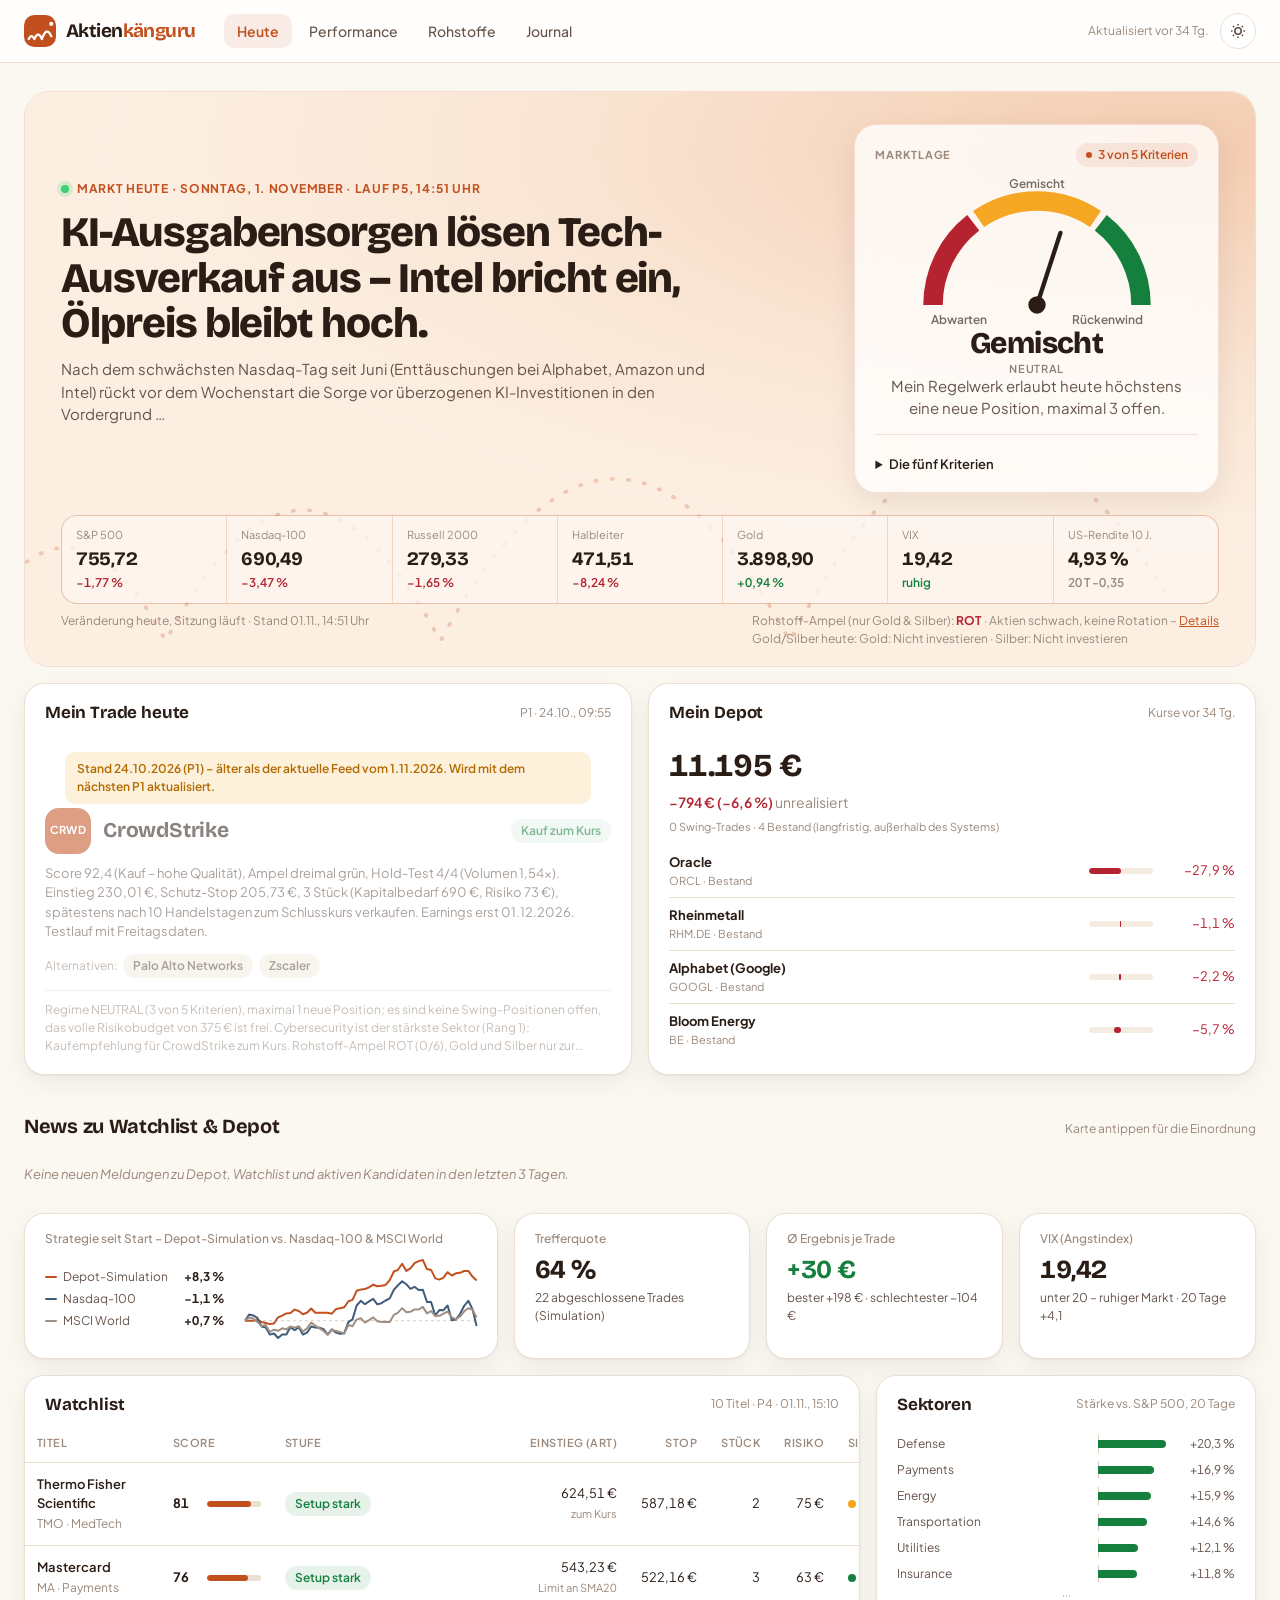
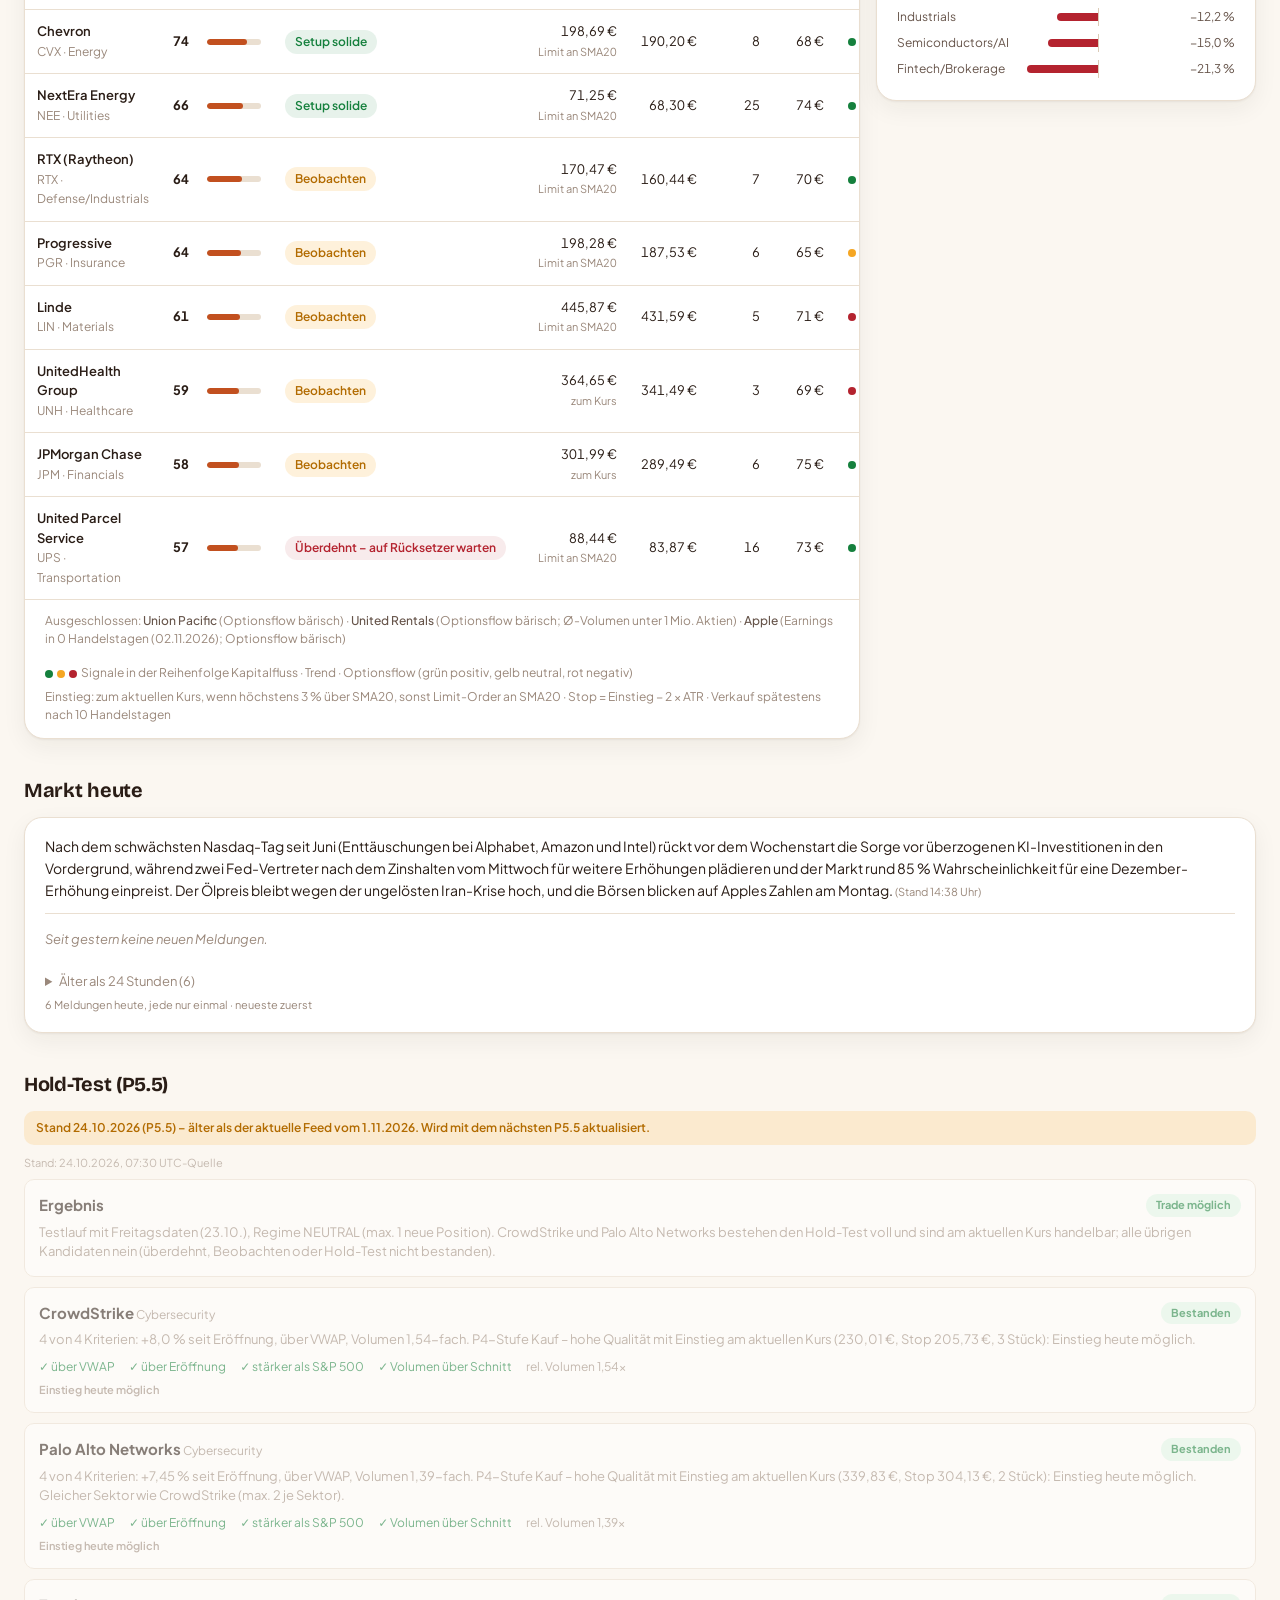
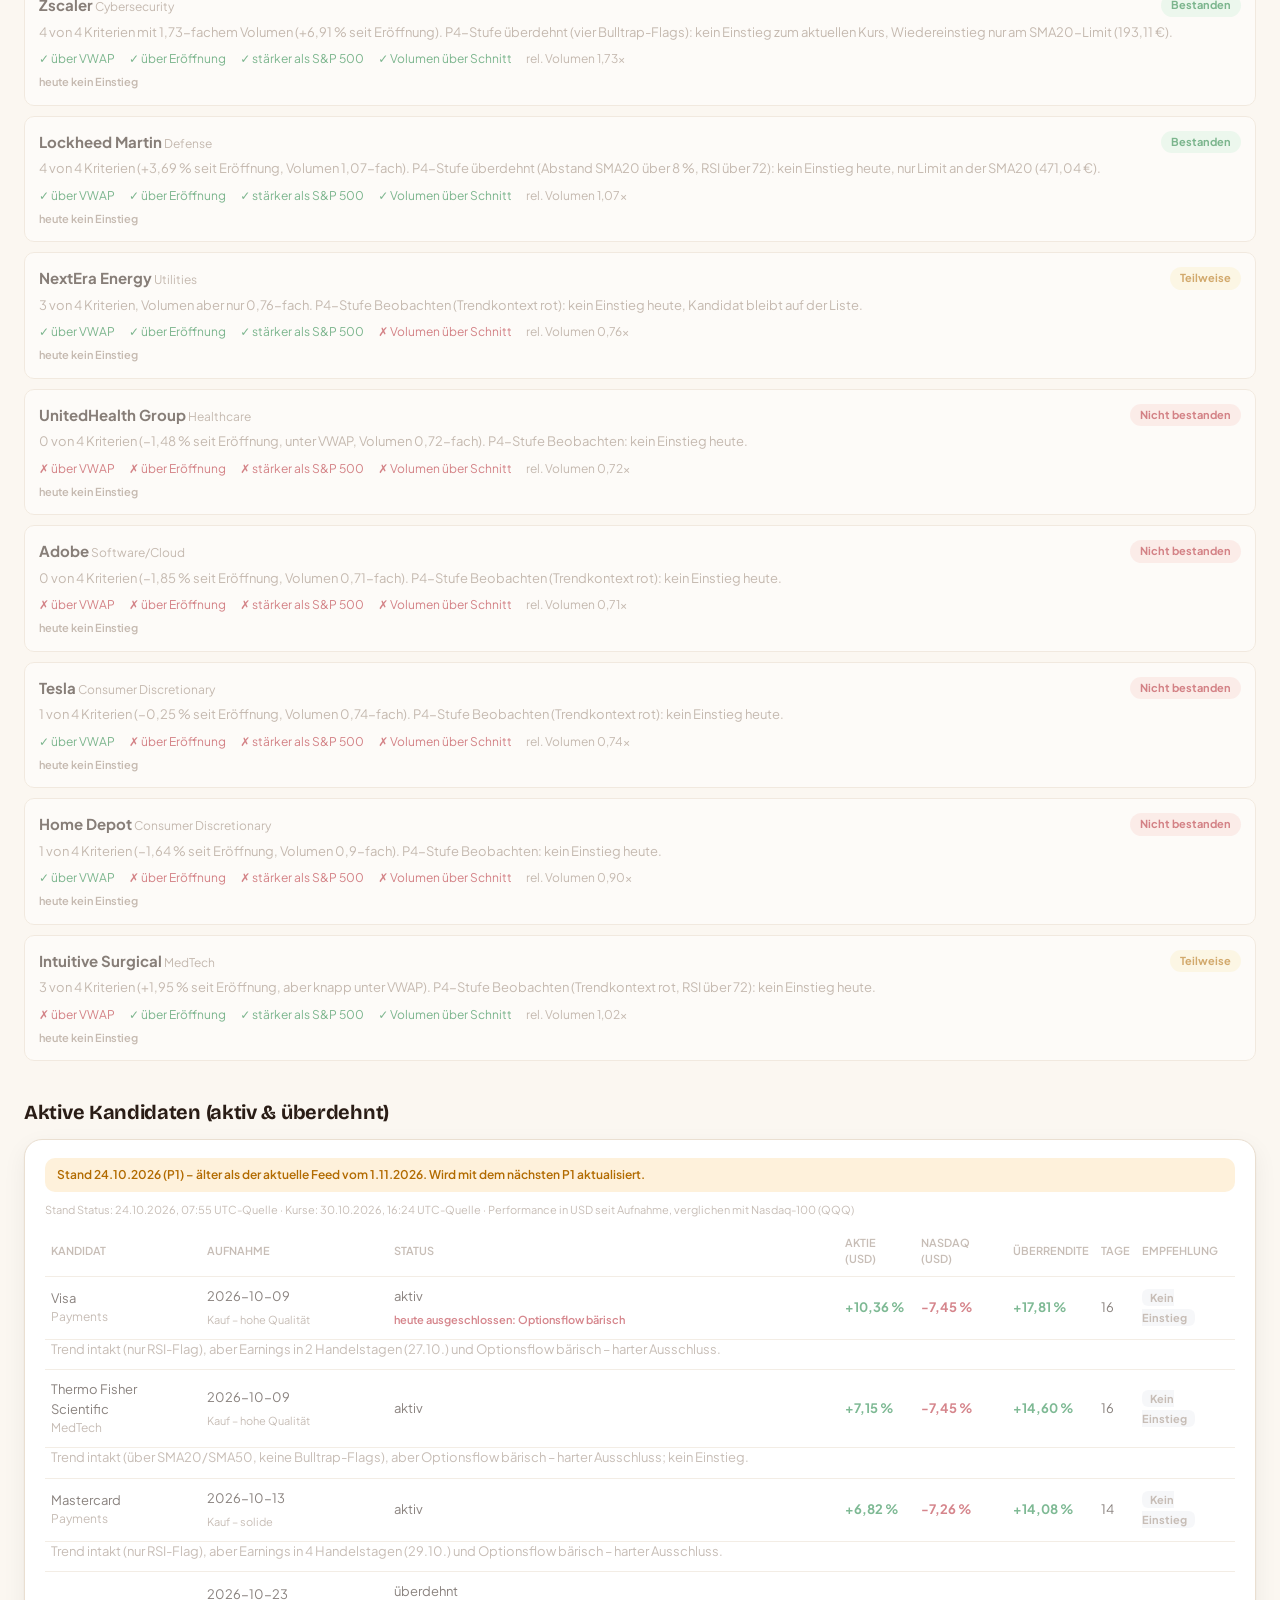
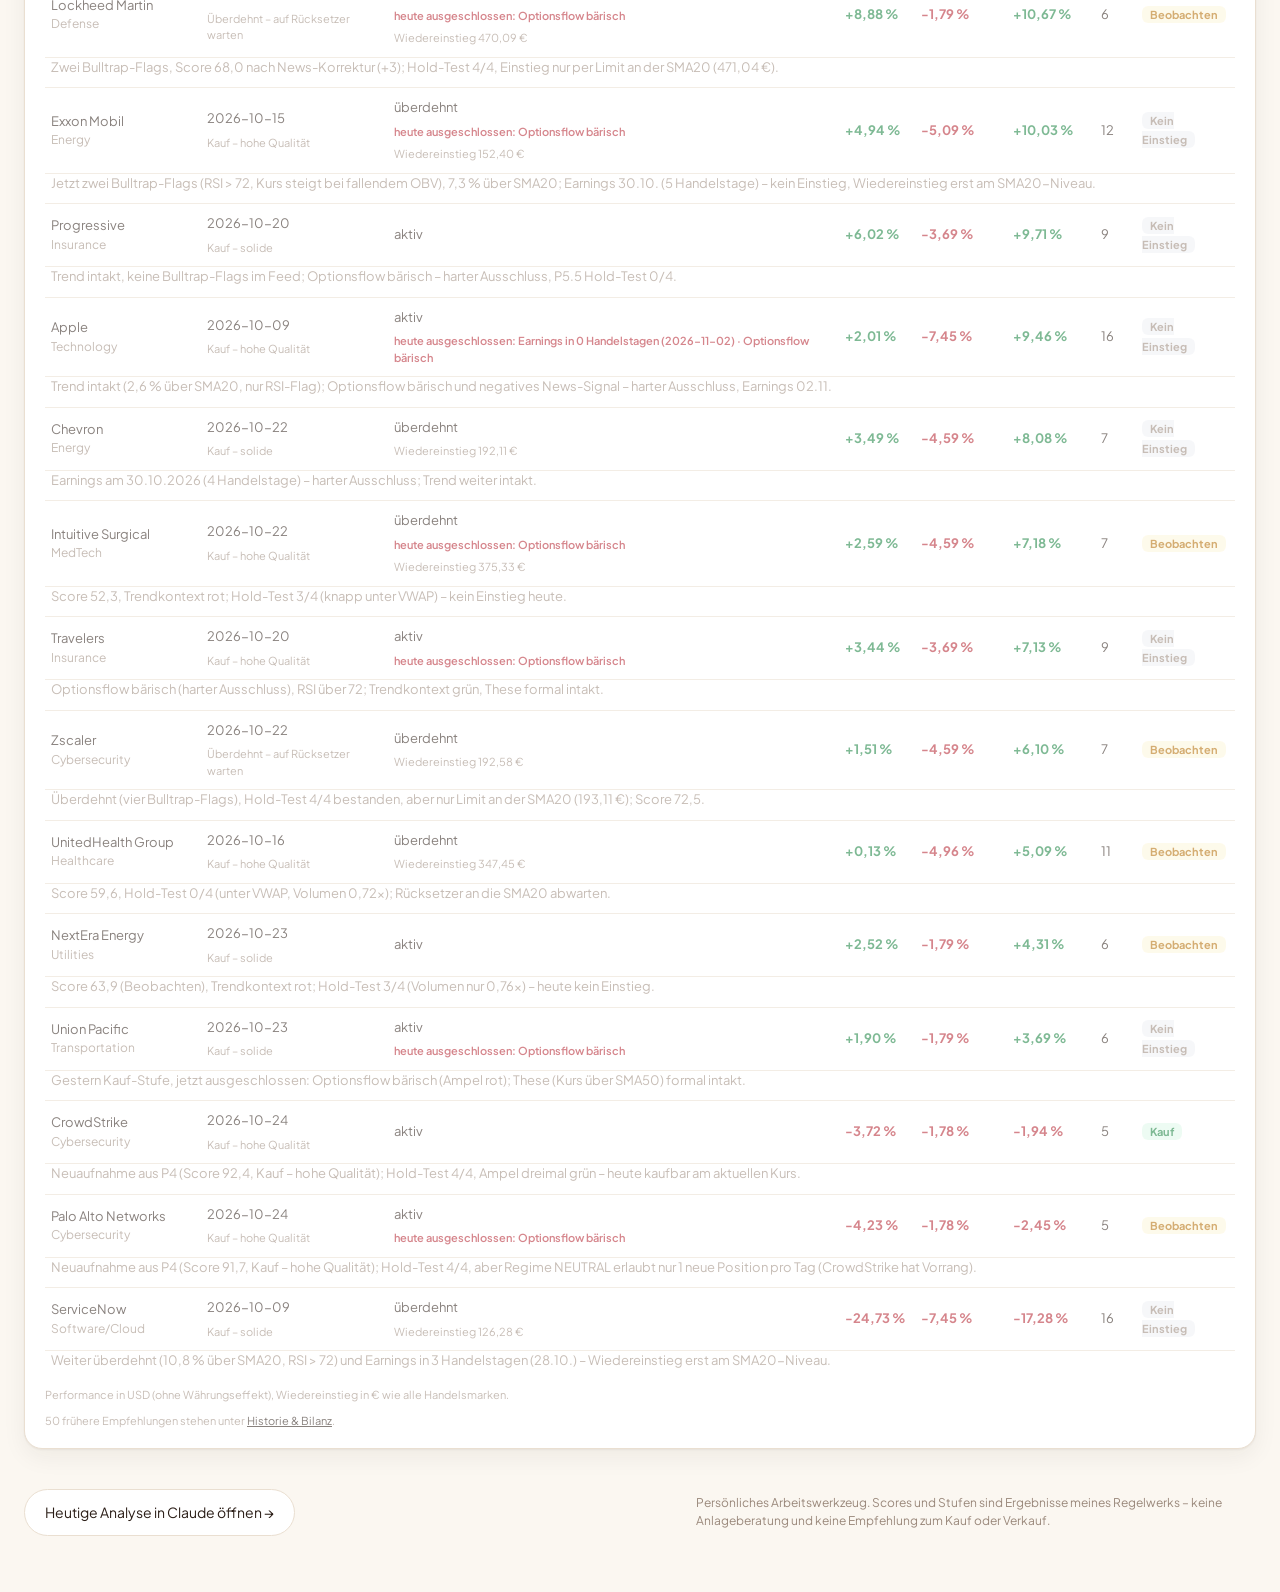
==== commit 6689e42d: "B06: Cockpit-Logo aus site/logo.svg, C25 erledigt, Doku auf Stand 01.11. Co-Authored-By: Claude Opus" ====
--- a/index.html
+++ b/index.html
@@ -216,7 +216,7 @@
   .topbar { position: sticky; top: 0; z-index: 30; background: color-mix(in srgb, var(--foam) 86%, transparent); backdrop-filter: saturate(1.4) blur(12px); -webkit-backdrop-filter: saturate(1.4) blur(12px); border-bottom: 1px solid var(--line); }
   .topbar-in { max-width: 1320px; margin: 0 auto; padding: 0 24px; height: 62px; display: flex; align-items: center; gap: 28px; }
   .mark { display: inline-flex; align-items: center; gap: 10px; text-decoration: none; color: var(--ink); flex-shrink: 0; }
-  .mark svg { width: 32px; height: 32px; }
+  .mark img { width: 32px; height: 32px; display: block; }
   .mark b { font-family: var(--head); font-size: 19px; font-weight: 700; letter-spacing: -.03em; }
   .mark b span { color: var(--brand); }
   .tabs { display: flex; gap: 4px; border: 0; margin: 0; overflow-x: auto; min-width: 0; scrollbar-width: none; }
@@ -473,7 +473,7 @@
 <body>
 <header class="topbar">
   <div class="topbar-in">
-    <a class="mark" href="#" data-tabjump="heute" aria-label="Aktienkänguru – Startseite des Cockpits"><svg viewBox="0 0 34 34" aria-hidden="true"><rect width="34" height="34" rx="11" fill="var(--brand)"/><path d="M5 25.5q3-6 6 0q4-9.5 8 0q5-14 10-3" fill="none" stroke="#fff" stroke-width="2.4" stroke-linecap="round" stroke-linejoin="round"/><circle cx="29" cy="9.5" r="2.2" fill="#fff"/></svg><b>Aktien<span>känguru</span></b></a>
+    <a class="mark" href="#" data-tabjump="heute" aria-label="Aktienkänguru – Startseite des Cockpits"><img src="site/logo.svg" alt=""><b>Aktien<span>känguru</span></b></a>
     <nav class="tabs" role="tablist">
       <button class="tab active" role="tab" id="tab-heute" aria-controls="panel-heute" aria-selected="true" data-tab="heute">Heute</button>
       <button class="tab" role="tab" id="tab-historie" aria-controls="panel-historie" aria-selected="false" data-tab="historie">Performance</button>
